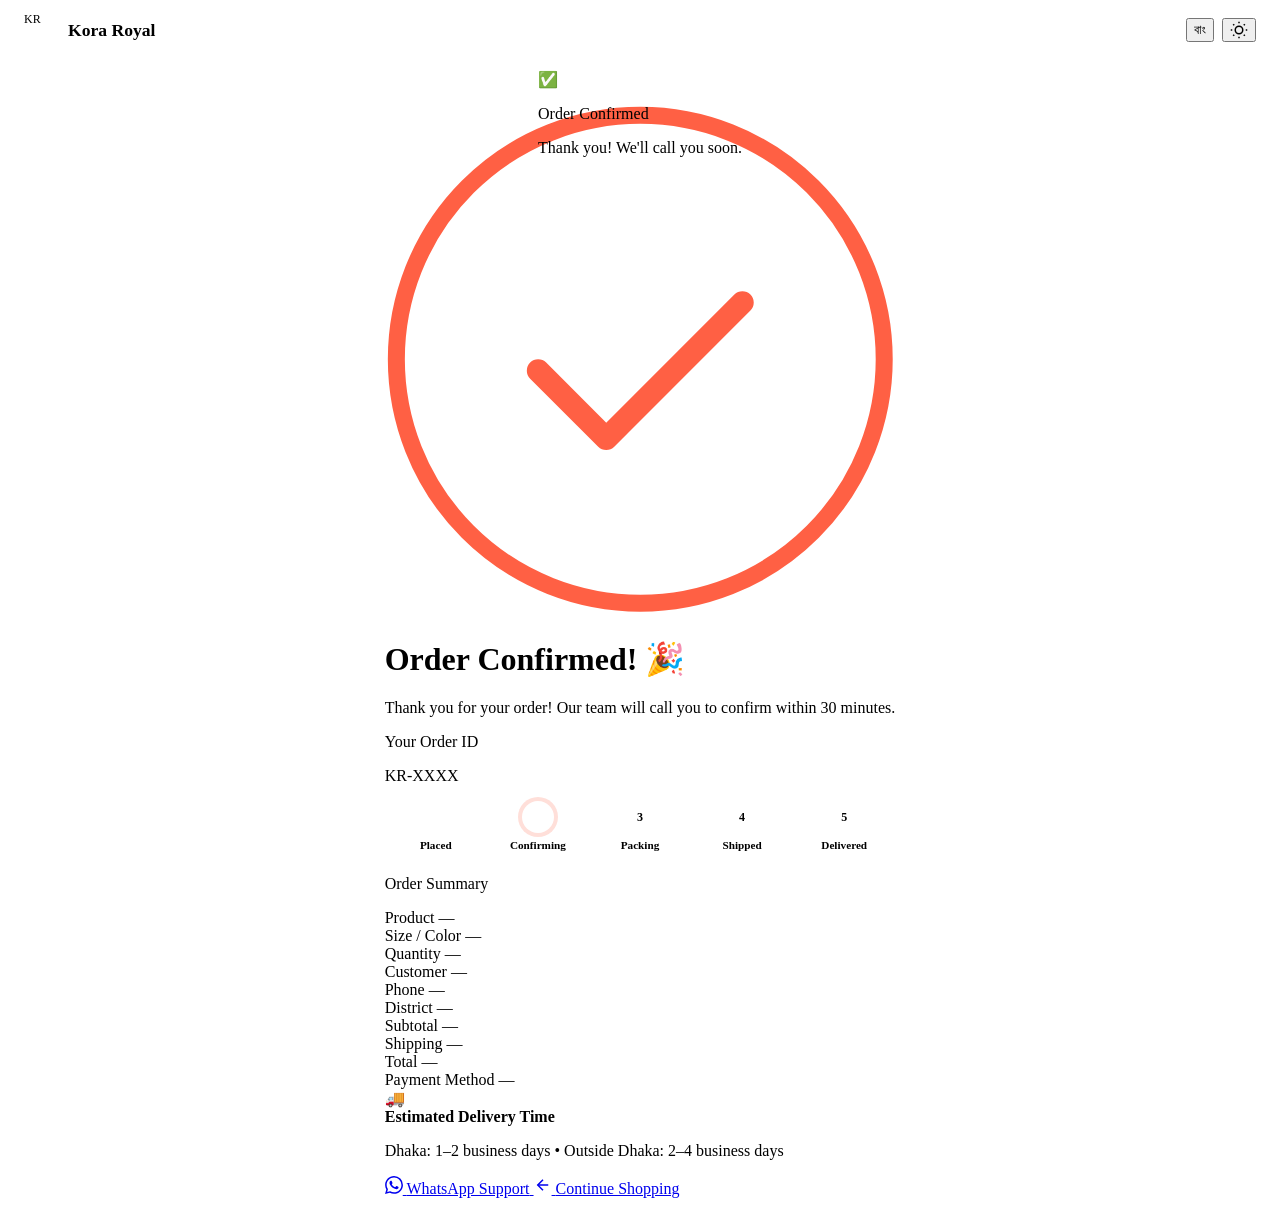
==== success.html @ 58b9eb10 "Add success.html for order confirmation page" ====
<!DOCTYPE html>
<html lang="en" data-theme="light">
<head>
  <meta charset="UTF-8" />
  <meta name="viewport" content="width=device-width, initial-scale=1.0" />
  <title>Order Confirmed — Kora Royal</title>

  <!-- Google Tag Manager -->
  <script>(function(w,d,s,l,i){w[l]=w[l]||[];w[l].push({'gtm.start':
  new Date().getTime(),event:'gtm.js'});var f=d.getElementsByTagName(s)[0],
  j=d.createElement(s),dl=l!='dataLayer'?'&l='+l:'';j.async=true;j.src=
  'https://www.googletagmanager.com/gtm.js?id='+i+dl;f.parentNode.insertBefore(j,f);
  })(window,document,'script','dataLayer','GTM-572LCW6F');</script>
  <!-- End Google Tag Manager -->

  <!-- Fonts -->
  <link rel="preconnect" href="https://fonts.googleapis.com" />
  <link rel="preconnect" href="https://fonts.gstatic.com" crossorigin />
  <link href="https://fonts.googleapis.com/css2?family=Outfit:wght@300;400;500;600;700;800;900&family=Inter:wght@300;400;500;600;700&family=Hind+Siliguri:wght@300;400;500;600;700&display=swap" rel="stylesheet" />

  <link rel="stylesheet" href="css/style.css" />

  <style>
    /* Success page specific overrides */
    body {
      display: flex;
      flex-direction: column;
      align-items: center;
      justify-content: center;
      min-height: 100vh;
      padding: 1rem;
    }

    /* Confetti particles */
    .kr-confetti-wrap {
      position: fixed;
      inset: 0;
      pointer-events: none;
      z-index: 0;
      overflow: hidden;
    }

    .kr-confetti-particle {
      position: absolute;
      top: -20px;
      width: 10px;
      height: 10px;
      border-radius: 2px;
      animation: confettiFall linear forwards;
      opacity: 0;
    }

    @keyframes confettiFall {
      0%   { transform: translateY(0) rotate(0deg); opacity: 1; }
      100% { transform: translateY(110vh) rotate(720deg); opacity: 0; }
    }

    /* Nav bar on success page */
    .kr-success-nav {
      position: fixed;
      top: 0;
      left: 0;
      right: 0;
      height: 60px;
      background: var(--navbar-bg);
      border-bottom: 1px solid var(--navbar-border);
      backdrop-filter: blur(20px);
      display: flex;
      align-items: center;
      padding: 0 1.5rem;
      z-index: 100;
      gap: 0.75rem;
    }

    .kr-success-nav__logo {
      display: flex;
      align-items: center;
      gap: 0.5rem;
      text-decoration: none;
      color: var(--text-primary);
    }

    .kr-success-nav__controls {
      margin-left: auto;
      display: flex;
      gap: 0.5rem;
    }

    /* Steps timeline */
    .kr-steps {
      display: flex;
      align-items: flex-start;
      gap: 0;
      margin-bottom: 1.5rem;
    }

    .kr-step {
      display: flex;
      flex-direction: column;
      align-items: center;
      flex: 1;
      position: relative;
    }

    .kr-step:not(:last-child)::after {
      content: '';
      position: absolute;
      top: 16px;
      left: 50%;
      width: 100%;
      height: 2px;
      background: var(--border-subtle);
      z-index: 0;
    }

    .kr-step.is-done:not(:last-child)::after {
      background: var(--brand-coral);
    }

    .kr-step__dot {
      width: 32px;
      height: 32px;
      border-radius: 50%;
      background: var(--border-subtle);
      display: flex;
      align-items: center;
      justify-content: center;
      font-size: 0.75rem;
      font-weight: 700;
      color: var(--text-muted);
      z-index: 1;
      position: relative;
      transition: background 0.3s, color 0.3s;
    }

    .kr-step.is-done .kr-step__dot {
      background: var(--brand-coral);
      color: #fff;
    }

    .kr-step.is-active .kr-step__dot {
      background: var(--brand-coral);
      color: #fff;
      box-shadow: 0 0 0 4px rgba(255,96,68,0.2);
      animation: stepPulse 2s ease-in-out infinite;
    }

    @keyframes stepPulse {
      0%,100% { box-shadow: 0 0 0 4px rgba(255,96,68,0.2); }
      50%      { box-shadow: 0 0 0 8px rgba(255,96,68,0.1); }
    }

    .kr-step__label {
      font-size: 0.7rem;
      font-weight: 600;
      color: var(--text-muted);
      text-align: center;
      margin-top: 6px;
      max-width: 70px;
    }

    .kr-step.is-done .kr-step__label,
    .kr-step.is-active .kr-step__label {
      color: var(--brand-coral);
    }

    /* Dynamic Island on success */
    .kr-success-island {
      position: fixed;
      top: 70px;
      left: 50%;
      transform: translateX(-50%) scaleX(0.3) scaleY(0.5);
      opacity: 0;
      z-index: 200;
      pointer-events: none;
      transition: all 500ms cubic-bezier(0.34,1.56,0.64,1);
    }

    .kr-success-island.is-active {
      opacity: 1;
      transform: translateX(-50%) scaleX(1) scaleY(1);
    }
  </style>
</head>

<body>
  <!-- Google Tag Manager (noscript) -->
  <noscript><iframe src="https://www.googletagmanager.com/ns.html?id=GTM-572LCW6F"
  height="0" width="0" style="display:none;visibility:hidden"></iframe></noscript>

  <!-- Confetti -->
  <div class="kr-confetti-wrap" id="confettiWrap" aria-hidden="true"></div>

  <!-- Success Dynamic Island -->
  <div class="kr-success-island kr-island__bubble" id="successIsland">
    <div class="kr-island__icon">✅</div>
    <div class="kr-island__content">
      <p class="kr-island__title" id="s-islandTitle">Order Confirmed</p>
      <p class="kr-island__body" id="s-islandBody">Thank you! We'll call you soon.</p>
    </div>
  </div>

  <!-- Minimal Navbar -->
  <nav class="kr-success-nav" role="navigation">
    <a href="index.html" class="kr-success-nav__logo">
      <div class="kr-navbar__logo-mark" style="width:36px;height:36px;font-size:0.75rem">KR</div>
      <span style="font-family:var(--font-heading);font-weight:800;font-size:1.1rem;color:var(--text-primary)"
        data-en="Kora Royal" data-bn="কোরা রয়্যাল">Kora Royal</span>
    </a>
    <div class="kr-success-nav__controls">
      <button class="kr-navbar__control kr-navbar__lang" id="successLangToggle" aria-label="Toggle language">
        <span id="successLangLabel">বাং</span>
      </button>
      <button class="kr-navbar__control kr-navbar__theme" id="successThemeToggle" aria-label="Toggle theme">
        <svg id="sThemeSun" xmlns="http://www.w3.org/2000/svg" width="18" height="18" viewBox="0 0 24 24" fill="none" stroke="currentColor" stroke-width="2"><circle cx="12" cy="12" r="5"/><line x1="12" y1="1" x2="12" y2="3"/><line x1="12" y1="21" x2="12" y2="23"/><line x1="4.22" y1="4.22" x2="5.64" y2="5.64"/><line x1="18.36" y1="18.36" x2="19.78" y2="19.78"/><line x1="1" y1="12" x2="3" y2="12"/><line x1="21" y1="12" x2="23" y2="12"/><line x1="4.22" y1="19.78" x2="5.64" y2="18.36"/><line x1="18.36" y1="5.64" x2="19.78" y2="4.22"/></svg>
        <svg id="sThemeMoon" xmlns="http://www.w3.org/2000/svg" width="18" height="18" viewBox="0 0 24 24" fill="none" stroke="currentColor" stroke-width="2" style="display:none"><path d="M21 12.79A9 9 0 1 1 11.21 3 7 7 0 0 0 21 12.79z"/></svg>
      </button>
    </div>
  </nav>

  <!-- Main Success Card -->
  <main class="kr-success-page" style="padding-top: 80px;" role="main">
    <div class="kr-success-card" id="successCard">

      <!-- Animated Checkmark -->
      <div class="kr-success__icon">
        <svg viewBox="0 0 90 90" fill="none" xmlns="http://www.w3.org/2000/svg" aria-hidden="true">
          <circle
            class="kr-checkmark-circle"
            cx="45" cy="45" r="43"
            stroke="#FF6044"
            stroke-width="3"
            stroke-linecap="round"
          />
          <polyline
            class="kr-checkmark-check"
            points="27,47 39,59 63,35"
            stroke="#FF6044"
            stroke-width="4"
            stroke-linecap="round"
            stroke-linejoin="round"
          />
        </svg>
      </div>

      <!-- Title -->
      <h1 class="kr-success__title"
        data-en="Order Confirmed! 🎉"
        data-bn="অর্ডার নিশ্চিত হয়েছে! 🎉">
        Order Confirmed! 🎉
      </h1>

      <p class="kr-success__subtitle"
        data-en="Thank you for your order! Our team will call you to confirm within 30 minutes."
        data-bn="আপনার অর্ডারের জন্য ধন্যবাদ! আমাদের টিম ৩০ মিনিটের মধ্যে কনফার্মের জন্য আপনাকে কল করবে।">
        Thank you for your order! Our team will call you to confirm within 30 minutes.
      </p>

      <!-- Order ID -->
      <div class="kr-success__order-id">
        <p class="kr-success__order-id-label"
          data-en="Your Order ID" data-bn="আপনার অর্ডার আইডি">Your Order ID</p>
        <p class="kr-success__order-id-value" id="successOrderId">KR-0001</p>
      </div>

      <!-- Status Steps -->
      <div class="kr-steps" role="list" aria-label="Order status">
        <div class="kr-step is-done" role="listitem">
          <div class="kr-step__dot">✓</div>
          <span class="kr-step__label" data-en="Placed" data-bn="অর্ডার দেওয়া হয়েছে">Placed</span>
        </div>
        <div class="kr-step is-active" role="listitem">
          <div class="kr-step__dot">2</div>
          <span class="kr-step__label" data-en="Confirming" data-bn="নিশ্চিত হচ্ছে">Confirming</span>
        </div>
        <div class="kr-step" role="listitem">
          <div class="kr-step__dot">3</div>
          <span class="kr-step__label" data-en="Packing" data-bn="প্যাকিং">Packing</span>
        </div>
        <div class="kr-step" role="listitem">
          <div class="kr-step__dot">4</div>
          <span class="kr-step__label" data-en="Shipped" data-bn="পাঠানো হয়েছে">Shipped</span>
        </div>
        <div class="kr-step" role="listitem">
          <div class="kr-step__dot">5</div>
          <span class="kr-step__label" data-en="Delivered" data-bn="ডেলিভারি হয়েছে">Delivered</span>
        </div>
      </div>

      <!-- Order Summary -->
      <div class="kr-success__summary" id="successSummary">
        <p class="kr-success__summary-title"
          data-en="Order Summary" data-bn="অর্ডার সারসংক্ষেপ">Order Summary</p>

        <div class="kr-success__summary-row">
          <span data-en="Product" data-bn="পণ্য">Product</span>
          <span id="sProduct">—</span>
        </div>
        <div class="kr-success__summary-row">
          <span data-en="Size / Color" data-bn="সাইজ / রঙ">Size / Color</span>
          <span id="sVariant">—</span>
        </div>
        <div class="kr-success__summary-row">
          <span data-en="Quantity" data-bn="পরিমাণ">Quantity</span>
          <span id="sQty">—</span>
        </div>
        <div class="kr-success__summary-row">
          <span data-en="Customer" data-bn="গ্রাহক">Customer</span>
          <span id="sName">—</span>
        </div>
        <div class="kr-success__summary-row">
          <span data-en="Phone" data-bn="ফোন">Phone</span>
          <span id="sPhone">—</span>
        </div>
        <div class="kr-success__summary-row">
          <span data-en="District" data-bn="জেলা">District</span>
          <span id="sDistrict">—</span>
        </div>
        <div class="kr-success__summary-row">
          <span data-en="Subtotal" data-bn="মূল্য">Subtotal</span>
          <span id="sSubtotal">—</span>
        </div>
        <div class="kr-success__summary-row">
          <span data-en="Shipping" data-bn="ডেলিভারি">Shipping</span>
          <span id="sShipping">—</span>
        </div>
        <div class="kr-success__summary-row" id="sDiscountRow" style="display:none">
          <span data-en="Discount" data-bn="ছাড়">Discount</span>
          <span id="sDiscount" style="color:var(--brand-coral)">—</span>
        </div>
        <div class="kr-success__summary-row kr-success__summary-row--total">
          <span data-en="Total" data-bn="মোট">Total</span>
          <span id="sTotal">—</span>
        </div>
        <div class="kr-success__summary-row">
          <span data-en="Payment Method" data-bn="পেমেন্ট পদ্ধতি">Payment Method</span>
          <span id="sPayment">—</span>
        </div>
      </div>

      <!-- Remaining Amount (if advance paid) -->
      <div class="kr-success__remaining" id="sRemainingWrap" style="display:none">
        <span data-en="Remaining to pay (Cash on Delivery)" data-bn="বাকি পেমেন্ট (ক্যাশ অন ডেলিভারি)">
          Remaining to pay (COD)
        </span>
        <span id="sRemaining">৳0</span>
      </div>

      <!-- Delivery Info -->
      <div class="kr-success__delivery-info">
        <div class="kr-success__delivery-icon">🚚</div>
        <div class="kr-success__delivery-text">
          <strong data-en="Estimated Delivery Time" data-bn="আনুমানিক ডেলিভারি সময়">
            Estimated Delivery Time
          </strong>
          <p id="sDeliveryEst"
            data-en="Dhaka: 1–2 business days • Outside Dhaka: 2–4 business days"
            data-bn="ঢাকা: ১-২ কার্যদিবস • ঢাকার বাইরে: ২-৪ কার্যদিবস">
            Dhaka: 1–2 business days • Outside Dhaka: 2–4 business days
          </p>
        </div>
      </div>

      <!-- Action Buttons -->
      <div class="kr-success__actions">
        <a
          href="#"
          id="whatsappSupportBtn"
          class="kr-btn kr-btn--whatsapp"
          target="_blank"
          rel="noopener"
          aria-label="Chat on WhatsApp"
        >
          <svg width="18" height="18" viewBox="0 0 24 24" fill="currentColor">
            <path d="M17.472 14.382c-.297-.149-1.758-.867-2.03-.967-.273-.099-.471-.148-.67.15-.197.297-.767.966-.94 1.164-.173.199-.347.223-.644.075-.297-.15-1.255-.463-2.39-1.475-.883-.788-1.48-1.761-1.653-2.059-.173-.297-.018-.458.13-.606.134-.133.298-.347.446-.52.149-.174.198-.298.298-.497.099-.198.05-.371-.025-.52-.075-.149-.669-1.612-.916-2.207-.242-.579-.487-.5-.669-.51-.173-.008-.371-.01-.57-.01-.198 0-.52.074-.792.372-.272.297-1.04 1.016-1.04 2.479 0 1.462 1.065 2.875 1.213 3.074.149.198 2.096 3.2 5.077 4.487.709.306 1.262.489 1.694.625.712.227 1.36.195 1.871.118.571-.085 1.758-.719 2.006-1.413.248-.694.248-1.289.173-1.413-.074-.124-.272-.198-.57-.347m-5.421 7.403h-.004a9.87 9.87 0 01-5.031-1.378l-.361-.214-3.741.982.998-3.648-.235-.374a9.86 9.86 0 01-1.51-5.26c.001-5.45 4.436-9.884 9.888-9.884 2.64 0 5.122 1.03 6.988 2.898a9.825 9.825 0 012.893 6.994c-.003 5.45-4.437 9.884-9.885 9.884m8.413-18.297A11.815 11.815 0 0012.05 0C5.495 0 .16 5.335.157 11.892c0 2.096.547 4.142 1.588 5.945L.057 24l6.305-1.654a11.882 11.882 0 005.683 1.448h.005c6.554 0 11.89-5.335 11.893-11.893a11.821 11.821 0 00-3.48-8.413z"/>
          </svg>
          <span data-en="WhatsApp Support" data-bn="হোয়াটসঅ্যাপ সাপোর্ট">WhatsApp Support</span>
        </a>

        <a href="index.html" class="kr-btn kr-btn--secondary">
          <svg xmlns="http://www.w3.org/2000/svg" width="18" height="18" viewBox="0 0 24 24" fill="none" stroke="currentColor" stroke-width="2"><line x1="19" y1="12" x2="5" y2="12"/><polyline points="12 19 5 12 12 5"/></svg>
          <span data-en="Continue Shopping" data-bn="আরো কেনাকাটা করুন">Continue Shopping</span>
        </a>
      </div>

    </div>
  </main>

  <script>
  // ─── Success Page Script ───────────────────────────────────────
  (function() {
    'use strict';

    // ── 1. Theme & Language (from localStorage) ──
    const savedTheme = localStorage.getItem('kr_theme') || 'light';
    const savedLang  = localStorage.getItem('kr_lang')  || 'en';

    document.documentElement.setAttribute('data-theme', savedTheme);
    document.documentElement.setAttribute('lang', savedLang === 'bn' ? 'bn' : 'en');

    applyThemeIcons(savedTheme);
    applyLang(savedLang);

    // Theme toggle
    document.getElementById('successThemeToggle')?.addEventListener('click', function() {
      const current = document.documentElement.getAttribute('data-theme');
      const next = current === 'dark' ? 'light' : 'dark';
      document.documentElement.setAttribute('data-theme', next);
      localStorage.setItem('kr_theme', next);
      applyThemeIcons(next);
    });

    // Lang toggle
    document.getElementById('successLangToggle')?.addEventListener('click', function() {
      const current = localStorage.getItem('kr_lang') || 'en';
      const next = current === 'bn' ? 'en' : 'bn';
      localStorage.setItem('kr_lang', next);
      applyLang(next);
    });

    function applyThemeIcons(theme) {
      const sun  = document.getElementById('sThemeSun');
      const moon = document.getElementById('sThemeMoon');
      if (!sun || !moon) return;
      if (theme === 'dark') {
        sun.style.display  = 'none';
        moon.style.display = 'block';
      } else {
        sun.style.display  = 'block';
        moon.style.display = 'none';
      }
    }

    function applyLang(lang) {
      const label = document.getElementById('successLangLabel');
      if (label) label.textContent = lang === 'bn' ? 'EN' : 'বাং';

      document.querySelectorAll('[data-en][data-bn]').forEach(el => {
        const text = el.getAttribute('data-' + lang);
        if (text) el.textContent = text;
      });

      document.querySelectorAll('[data-placeholder-en][data-placeholder-bn]').forEach(el => {
        const ph = el.getAttribute('data-placeholder-' + lang);
        if (ph) el.placeholder = ph;
      });
    }

    // ── 2. Load order data from localStorage ──
    const orderData = JSON.parse(localStorage.getItem('kr_last_order') || '{}');

    if (orderData.orderId) {
      // Order ID
      const oidEl = document.getElementById('successOrderId');
      if (oidEl) oidEl.textContent = orderData.orderId;

      // Update page title
      document.title = `Order ${orderData.orderId} Confirmed — Kora Royal`;

      // Populate summary
      setText('sProduct',  orderData.productName  || '—');
      setText('sVariant',  (orderData.size || '—') + ' / ' + (orderData.color || '—'));
      setText('sQty',      orderData.qty + ' pc(s)');
      setText('sName',     orderData.name     || '—');
      setText('sPhone',    orderData.phone    || '—');
      setText('sDistrict', orderData.district || '—');
      setText('sSubtotal', '৳' + formatNum(orderData.subtotal));
      setText('sShipping', orderData.shipping === 0 ? 'FREE 🎉' : '৳' + formatNum(orderData.shipping));
      setText('sTotal',    '৳' + formatNum(orderData.total));
      setText('sPayment',  formatPayment(orderData.payment));

      // Discount row
      if (orderData.discount && orderData.discount > 0) {
        const discRow = document.getElementById('sDiscountRow');
        const discEl  = document.getElementById('sDiscount');
        if (discRow) discRow.style.display = 'flex';
        if (discEl)  discEl.textContent = '-৳' + formatNum(orderData.discount);
      }

      // Remaining amount
      if (orderData.advance && orderData.advance > 0) {
        const remaining = Math.max(0, orderData.total - orderData.advance);
        const remWrap = document.getElementById('sRemainingWrap');
        const remEl   = document.getElementById('sRemaining');
        if (remWrap) remWrap.style.display = 'flex';
        if (remEl)   remEl.textContent = '৳' + formatNum(remaining);
      }

      // Delivery estimate
      const estEl = document.getElementById('sDeliveryEst');
      if (estEl && orderData.district) {
        if (orderData.district.toLowerCase() === 'dhaka') {
          estEl.setAttribute('data-en', 'Dhaka: 1–2 business days via Pathao Courier');
          estEl.setAttribute('data-bn', 'ঢাকা: ১-২ কার্যদিবস (পাঠাও কুরিয়ার)');
        } else {
          estEl.setAttribute('data-en', 'Outside Dhaka: 2–4 business days via Pathao Courier');
          estEl.setAttribute('data-bn', 'ঢাকার বাইরে: ২-৪ কার্যদিবস (পাঠাও কুরিয়ার)');
        }
        // Re-apply language
        const lang = localStorage.getItem('kr_lang') || 'en';
        const txt = estEl.getAttribute('data-' + lang);
        if (txt) estEl.textContent = txt;
      }

      // WhatsApp support link
      const waBtn = document.getElementById('whatsappSupportBtn');
      if (waBtn) {
        const msg = encodeURIComponent(
          `Hello Kora Royal! I need help with my order.\nOrder ID: ${orderData.orderId}\nPhone: ${orderData.phone}`
        );
        waBtn.href = `https://wa.me/8801935158745?text=${msg}`;
      }

      // ── GTM Purchase Event ──
      window.dataLayer = window.dataLayer || [];
      window.dataLayer.push({
        event: 'purchase',
        dlv_order_id:      orderData.orderId,
        dlv_value:         orderData.total,
        dlv_currency:      'BDT',
        dlv_item_name:     orderData.productName,
        dlv_item_id:       orderData.productId || 'KR-PRD',
        dlv_item_category: orderData.category  || 'Fashion',
        dlv_item_variant:  (orderData.size || '') + '-' + (orderData.color || ''),
        dlv_quantity:      orderData.qty,
        dlv_shipping:      orderData.shipping,
        dlv_discount:      orderData.discount  || 0,
        dlv_coupon:        orderData.coupon     || '',
        dlv_payment_method: orderData.payment,
        dlv_customer_district: orderData.district
      });

    } else {
      // No order data — maybe direct visit
      document.getElementById('successOrderId').textContent = 'KR-XXXX';
    }

    // ── 3. Dynamic Island ──
    setTimeout(function() {
      const island = document.getElementById('successIsland');
      const titleEl = document.getElementById('s-islandTitle');
      const bodyEl  = document.getElementById('s-islandBody');
      const lang    = localStorage.getItem('kr_lang') || 'en';

      if (island) {
        if (lang === 'bn') {
          if (titleEl) titleEl.textContent = 'অর্ডার নিশ্চিত হয়েছে ✅';
          if (bodyEl)  bodyEl.textContent  = 'আমরা আপনাকে শীঘ্রই কল করব!';
        }
        island.classList.add('is-active');

        setTimeout(function() {
          island.classList.remove('is-active');
        }, 5000);
      }
    }, 800);

    // ── 4. Confetti ──
    const colors = ['#FF6044','#F7E998','#22c55e','#3b82f6','#a855f7','#f59e0b'];
    const wrap   = document.getElementById('confettiWrap');

    if (wrap) {
      for (let i = 0; i < 60; i++) {
        const p = document.createElement('div');
        p.className = 'kr-confetti-particle';
        p.style.cssText = `
          left: ${Math.random() * 100}%;
          background: ${colors[Math.floor(Math.random() * colors.length)]};
          width:  ${6 + Math.random() * 8}px;
          height: ${6 + Math.random() * 8}px;
          border-radius: ${Math.random() > 0.5 ? '50%' : '2px'};
          animation-duration:  ${2 + Math.random() * 3}s;
          animation-delay:     ${Math.random() * 1.5}s;
          opacity: 1;
        `;
        wrap.appendChild(p);
      }
    }

    // ── Helpers ──
    function setText(id, value) {
      const el = document.getElementById(id);
      if (el) el.textContent = value;
    }

    function formatNum(n) {
      return parseInt(n || 0).toLocaleString('en-IN');
    }

    function formatPayment(p) {
      const map = {
        cod:    'Cash on Delivery (COD)',
        bkash:  'bKash',
        nagad:  'Nagad'
      };
      return map[p] || p || 'COD';
    }

  })();
  </script>
</body>
</html>
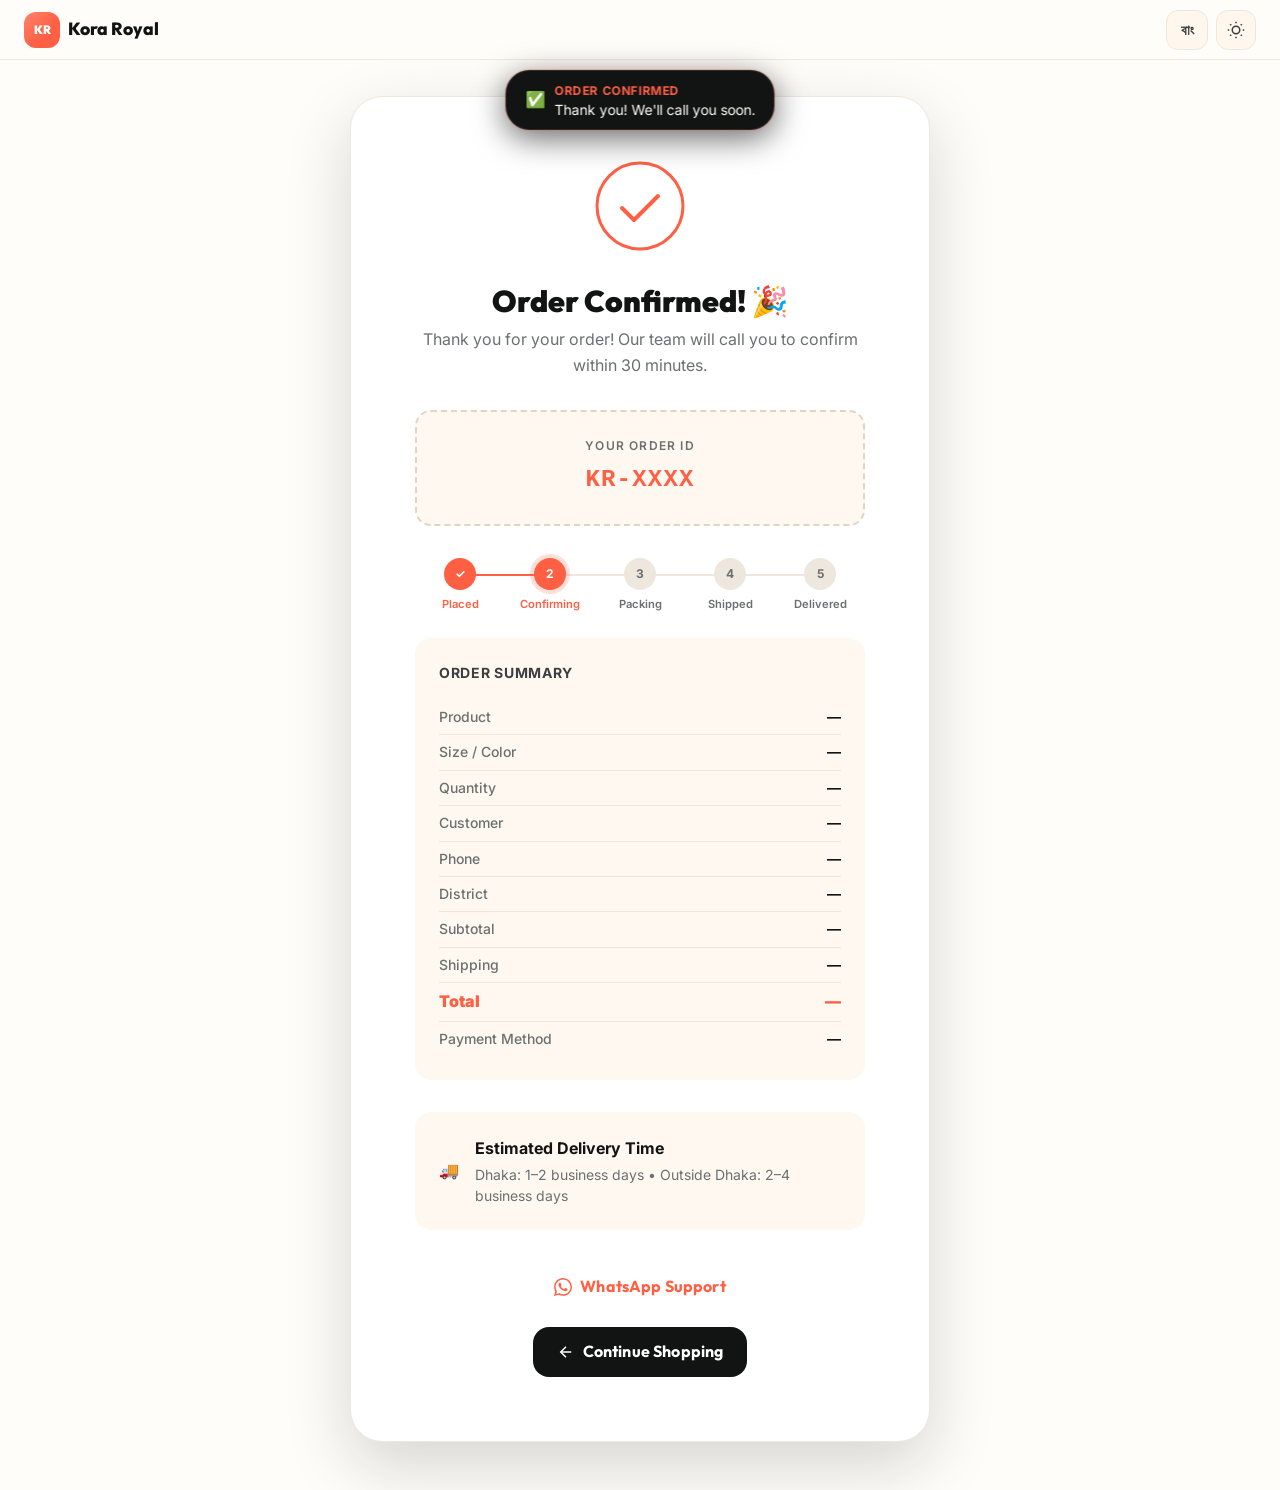
==== commit 5313ff7d: "Update Google Tag Manager ID and purchase event structure" ====
--- a/success.html
+++ b/success.html
@@ -10,7 +10,7 @@
   new Date().getTime(),event:'gtm.js'});var f=d.getElementsByTagName(s)[0],
   j=d.createElement(s),dl=l!='dataLayer'?'&l='+l:'';j.async=true;j.src=
   'https://www.googletagmanager.com/gtm.js?id='+i+dl;f.parentNode.insertBefore(j,f);
-  })(window,document,'script','dataLayer','GTM-572LCW6F');</script>
+  })(window,document,'script','dataLayer','GTM-NB866PRS');</script>
   <!-- End Google Tag Manager -->
 
   <!-- Fonts -->
@@ -185,7 +185,7 @@
 
 <body>
   <!-- Google Tag Manager (noscript) -->
-  <noscript><iframe src="https://www.googletagmanager.com/ns.html?id=GTM-572LCW6F"
+  <noscript><iframe src="https://www.googletagmanager.com/ns.html?id=GTM-NB866PRS"
   height="0" width="0" style="display:none;visibility:hidden"></iframe></noscript>
 
   <!-- Confetti -->
@@ -511,24 +511,32 @@
         waBtn.href = `https://wa.me/8801935158745?text=${msg}`;
       }
 
-      // ── GTM Purchase Event ──
-      window.dataLayer = window.dataLayer || [];
-      window.dataLayer.push({
-        event: 'purchase',
-        dlv_order_id:      orderData.orderId,
-        dlv_value:         orderData.total,
-        dlv_currency:      'BDT',
-        dlv_item_name:     orderData.productName,
-        dlv_item_id:       orderData.productId || 'KR-PRD',
-        dlv_item_category: orderData.category  || 'Fashion',
-        dlv_item_variant:  (orderData.size || '') + '-' + (orderData.color || ''),
-        dlv_quantity:      orderData.qty,
-        dlv_shipping:      orderData.shipping,
-        dlv_discount:      orderData.discount  || 0,
-        dlv_coupon:        orderData.coupon     || '',
-        dlv_payment_method: orderData.payment,
-        dlv_customer_district: orderData.district
-      });
+      // ── GTM Purchase Event — fires ONLY here (not in index.html) ──
+window.dataLayer = window.dataLayer || [];
+// Clear previous ecommerce data
+window.dataLayer.push({ ecommerce: null });
+window.dataLayer.push({
+  event: 'purchase',
+  ecommerce: {
+    transaction_id: orderData.orderId,
+    value:          orderData.total,
+    currency:       'BDT',
+    shipping:       orderData.shipping,
+    coupon:         orderData.coupon || '',
+    items:          orderData.items || [{
+      item_id:       orderData.productId   || 'KR-PRD',
+      item_name:     orderData.productName || '—',
+      item_category: orderData.category    || 'Fashion',
+      item_variant:  (orderData.size || '') + '-' + (orderData.color || ''),
+      price:         orderData.subtotal,
+      quantity:      orderData.qty
+    }]
+  },
+  dlv_customer_name:     orderData.name,
+  dlv_customer_phone:    orderData.phone,
+  dlv_customer_district: orderData.district,
+  dlv_payment_method:    orderData.payment
+});
 
     } else {
       // No order data — maybe direct visit
--- a/css/style.css
+++ b/css/style.css
@@ -0,0 +1,1806 @@
+/* ═══════════════════════════════════════════════════════════════
+   KORA ROYAL — style.css v3
+   Complete Design System
+   Light/Dark Theme • Bengali Custom Fonts • SVG Icons • No Emoji
+   3D Cards • Spring Animations • Mobile First • Full Responsive
+════════════════════════════════════════════════════════════════ */
+
+/* ══════════════════════════════════════
+   1. CSS VARIABLES — LIGHT THEME (DEFAULT)
+══════════════════════════════════════ */
+:root {
+  /* Brand Core */
+  --brand-black:  #121313;
+  --brand-coral:  #FF6044;
+  --brand-butter: #F7E998;
+
+  /* 50% Base */
+  --bg-body:    #FFFDF9;
+  --bg-section: #FFF8F1;
+  --bg-hover:   #FFF6ED;
+
+  /* 30% Surfaces */
+  --bg-card:       #FFFFFF;
+  --border-subtle: #EEE7DD;
+  --border-medium: #DED5C8;
+
+  /* 20% Text */
+  --text-primary:   #121313;
+  --text-secondary: #3B3F3F;
+  --text-muted:     #6B7070;
+  --text-coral:     #FF6044;
+
+  /* Inputs */
+  --input-bg:     #FFFFFF;
+  --input-border: #DED5C8;
+
+  /* Buttons */
+  --btn-primary-bg:     #FF6044;
+  --btn-primary-text:   #FFFFFF;
+  --btn-secondary-bg:   #121313;
+  --btn-secondary-text: #FFFFFF;
+  --btn-premium-bg:     #F7E998;
+  --btn-premium-text:   #121313;
+
+  /* Link */
+  --link: #FF6044;
+
+  /* Shadows */
+  --shadow-sm:        0 1px 3px rgba(18,19,19,.08);
+  --shadow-md:        0 4px 16px rgba(18,19,19,.10);
+  --shadow-lg:        0 12px 40px rgba(18,19,19,.13);
+  --shadow-xl:        0 24px 64px rgba(18,19,19,.17);
+  --shadow-coral:     0 8px 32px rgba(255,96,68,.28);
+  --shadow-card-hover:0 20px 60px rgba(18,19,19,.16);
+
+  /* Navbar */
+  --navbar-bg:     rgba(255,253,249,.88);
+  --navbar-border: rgba(238,231,221,.8);
+
+  /* Typography */
+  --font-heading: 'Outfit', sans-serif;
+  --font-body:    'Inter', sans-serif;
+  --font-bangla:  'Hind Siliguri', sans-serif;
+  --font-mono:    monospace;
+
+  /* Font Scale */
+  --text-xs:   0.75rem;
+  --text-sm:   0.875rem;
+  --text-base: 1rem;
+  --text-lg:   1.125rem;
+  --text-xl:   1.25rem;
+  --text-2xl:  1.5rem;
+  --text-3xl:  1.875rem;
+  --text-4xl:  2.25rem;
+  --text-5xl:  clamp(2rem, 5vw, 3rem);
+  --text-6xl:  clamp(2.25rem, 7vw, 3.75rem);
+
+  /* Spacing */
+  --space-xs:  0.25rem;
+  --space-sm:  0.5rem;
+  --space-md:  1rem;
+  --space-lg:  1.5rem;
+  --space-xl:  2rem;
+  --space-2xl: 3rem;
+  --space-3xl: 4rem;
+  --space-4xl: 5rem;
+
+  /* Border Radius */
+  --radius-sm:   0.375rem;
+  --radius-md:   0.75rem;
+  --radius-lg:   1rem;
+  --radius-xl:   1.5rem;
+  --radius-2xl:  2rem;
+  --radius-full: 9999px;
+
+  /* Easing */
+  --ease-spring:  cubic-bezier(0.34, 1.56, 0.64, 1);
+  --ease-smooth:  cubic-bezier(0.25, 0.46, 0.45, 0.94);
+  --ease-out:     cubic-bezier(0.0, 0.0, 0.2, 1);
+  --ease-in-out:  cubic-bezier(0.4, 0, 0.2, 1);
+
+  /* Duration */
+  --dur-fast:   150ms;
+  --dur-normal: 300ms;
+  --dur-slow:   500ms;
+  --dur-slower: 700ms;
+
+  /* Layout */
+  --container-max: 1200px;
+  --navbar-h:      70px;
+  --announce-h:    40px;
+}
+
+/* ══════════════════════════════════════
+   2. DARK THEME
+══════════════════════════════════════ */
+[data-theme="dark"] {
+  --bg-body:    #121313;
+  --bg-section: #171919;
+  --bg-hover:   #202323;
+  --bg-card:    #1B1D1D;
+  --border-subtle: #2A2D2D;
+  --border-medium: #343838;
+
+  --text-primary:   #FFFDF9;
+  --text-secondary: #D6D1C7;
+  --text-muted:     #A9A398;
+  --text-coral:     #FF8A75;
+
+  --input-bg:     #1B1D1D;
+  --input-border: #343838;
+
+  --btn-secondary-bg:   #FFFDF9;
+  --btn-secondary-text: #121313;
+
+  --link: #FF8A75;
+
+  --shadow-sm:         0 1px 3px rgba(0,0,0,.3);
+  --shadow-md:         0 4px 16px rgba(0,0,0,.4);
+  --shadow-lg:         0 12px 40px rgba(0,0,0,.5);
+  --shadow-xl:         0 24px 64px rgba(0,0,0,.6);
+  --shadow-card-hover: 0 20px 60px rgba(0,0,0,.5);
+
+  --navbar-bg:     rgba(18,19,19,.9);
+  --navbar-border: rgba(42,45,45,.8);
+}
+
+/* ══════════════════════════════════════
+   3. RESET & BASE
+══════════════════════════════════════ */
+*,
+*::before,
+*::after {
+  box-sizing: border-box;
+  margin: 0;
+  padding: 0;
+}
+
+html {
+  scroll-behavior: smooth;
+  font-size: 16px;
+  -webkit-text-size-adjust: 100%;
+}
+
+body {
+  font-family: var(--font-body);
+  background-color: var(--bg-body);
+  color: var(--text-primary);
+  line-height: 1.6;
+  overflow-x: hidden;
+  transition:
+    background-color var(--dur-normal) var(--ease-smooth),
+    color var(--dur-normal) var(--ease-smooth);
+}
+
+img, video {
+  max-width: 100%;
+  display: block;
+}
+
+a {
+  color: var(--link);
+  text-decoration: none;
+  transition: opacity var(--dur-fast) var(--ease-smooth);
+}
+a:hover { opacity: .8; }
+
+button { cursor: pointer; font-family: inherit; border: none; background: none; }
+input, textarea, select { font-family: inherit; font-size: var(--text-base); }
+ul { list-style: none; }
+
+h1, h2, h3, h4, h5, h6 {
+  font-family: var(--font-heading);
+  line-height: 1.2;
+  color: var(--text-primary);
+}
+
+/* ══════════════════════════════════════
+   4. LAYOUT UTILITIES
+══════════════════════════════════════ */
+.kr-container {
+  width: 100%;
+  max-width: var(--container-max);
+  margin: 0 auto;
+  padding: 0 var(--space-lg);
+}
+
+.kr-section { padding: var(--space-4xl) 0; }
+
+.kr-section__header {
+  text-align: center;
+  margin-bottom: var(--space-3xl);
+}
+
+.kr-section__eyebrow {
+  display: inline-block;
+  font-size: var(--text-sm);
+  font-weight: 600;
+  letter-spacing: .1em;
+  text-transform: uppercase;
+  color: var(--text-coral);
+  background: color-mix(in srgb, var(--brand-coral) 10%, transparent);
+  padding: var(--space-xs) var(--space-md);
+  border-radius: var(--radius-full);
+  margin-bottom: var(--space-md);
+  border: 1px solid color-mix(in srgb, var(--brand-coral) 20%, transparent);
+}
+
+.kr-section__title {
+  font-size: var(--text-4xl);
+  font-weight: 800;
+  margin-bottom: var(--space-md);
+  background: linear-gradient(135deg, var(--text-primary) 55%, var(--brand-coral));
+  -webkit-background-clip: text;
+  -webkit-text-fill-color: transparent;
+  background-clip: text;
+}
+
+.kr-section__desc {
+  font-size: var(--text-lg);
+  color: var(--text-muted);
+  max-width: 560px;
+  margin: 0 auto;
+  line-height: 1.7;
+}
+
+.kr-text-muted  { color: var(--text-muted); }
+.kr-text-coral  { color: var(--text-coral); }
+.kr-text-center { text-align: center; }
+
+/* ══════════════════════════════════════
+   5. iOS DYNAMIC ISLAND
+══════════════════════════════════════ */
+.kr-island {
+  position: fixed;
+  top: 14px;
+  left: 50%;
+  transform: translateX(-50%) scaleX(.4) scaleY(.6);
+  z-index: 9999;
+  opacity: 0;
+  pointer-events: none;
+  transition:
+    transform 500ms var(--ease-spring),
+    opacity 300ms var(--ease-smooth);
+}
+.kr-island.is-active {
+  opacity: 1;
+  pointer-events: auto;
+  transform: translateX(-50%) scaleX(1) scaleY(1);
+}
+
+.kr-island__bubble {
+  display: flex;
+  align-items: center;
+  gap: var(--space-sm);
+  background: #121313;
+  border: 1px solid rgba(255,255,255,.1);
+  border-radius: 24px;
+  padding: 10px 18px;
+  min-width: 220px;
+  max-width: 320px;
+  backdrop-filter: blur(20px);
+  box-shadow:
+    0 0 0 1px rgba(255,96,68,.3),
+    0 8px 32px rgba(0,0,0,.6);
+}
+
+.kr-island__icon {
+  flex-shrink: 0;
+  width: 22px;
+  height: 22px;
+  display: flex;
+  align-items: center;
+  justify-content: center;
+  animation: islandIconPop .5s var(--ease-spring);
+}
+@keyframes islandIconPop {
+  0%   { transform: scale(0) rotate(-15deg); }
+  70%  { transform: scale(1.2) rotate(5deg); }
+  100% { transform: scale(1) rotate(0deg); }
+}
+
+.kr-island__content { flex: 1; min-width: 0; }
+
+.kr-island__title {
+  font-size: var(--text-xs);
+  font-weight: 700;
+  color: var(--brand-coral);
+  text-transform: uppercase;
+  letter-spacing: .05em;
+  margin-bottom: 1px;
+  white-space: nowrap;
+  overflow: hidden;
+  text-overflow: ellipsis;
+}
+
+.kr-island__body {
+  font-size: var(--text-sm);
+  color: #FFFDF9;
+  line-height: 1.3;
+  white-space: nowrap;
+  overflow: hidden;
+  text-overflow: ellipsis;
+}
+
+/* ══════════════════════════════════════
+   6. ANNOUNCEMENT BAR
+══════════════════════════════════════ */
+.kr-announcement {
+  position: relative;
+  background: var(--brand-black);
+  color: #FFFDF9;
+  height: var(--announce-h);
+  overflow: hidden;
+  display: flex;
+  align-items: center;
+  z-index: 100;
+  animation: slideDownIn .4s var(--ease-out) forwards;
+}
+.kr-announcement.is-hidden { display: none; }
+
+@keyframes slideDownIn {
+  from { transform: translateY(-100%); opacity: 0; }
+  to   { transform: translateY(0);     opacity: 1; }
+}
+
+.kr-announcement__track {
+  display: flex;
+  white-space: nowrap;
+  animation: marquee 26s linear infinite;
+  flex-shrink: 0;
+}
+.kr-announcement__item {
+  font-size: var(--text-sm);
+  font-weight: 500;
+  padding-right: 3rem;
+  flex-shrink: 0;
+}
+@keyframes marquee {
+  from { transform: translateX(0); }
+  to   { transform: translateX(-50%); }
+}
+
+.kr-announcement__close {
+  position: absolute;
+  right: 12px;
+  top: 50%;
+  transform: translateY(-50%);
+  color: rgba(255,255,255,.7);
+  padding: 4px;
+  border-radius: var(--radius-sm);
+  transition: color var(--dur-fast), background var(--dur-fast);
+  z-index: 1;
+  display: flex;
+  align-items: center;
+  justify-content: center;
+}
+.kr-announcement__close:hover {
+  color: #fff;
+  background: rgba(255,255,255,.12);
+}
+
+/* ══════════════════════════════════════
+   7. NAVBAR
+══════════════════════════════════════ */
+.kr-navbar {
+  position: sticky;
+  top: 0;
+  z-index: 500;
+  background: var(--navbar-bg);
+  border-bottom: 1px solid var(--navbar-border);
+  backdrop-filter: blur(20px) saturate(180%);
+  -webkit-backdrop-filter: blur(20px) saturate(180%);
+  transition:
+    background var(--dur-normal) var(--ease-smooth),
+    box-shadow var(--dur-normal) var(--ease-smooth);
+  animation: navbarIn .3s var(--ease-out);
+}
+@keyframes navbarIn {
+  from { opacity: 0; transform: translateY(-8px); }
+  to   { opacity: 1; transform: translateY(0); }
+}
+.kr-navbar.is-scrolled { box-shadow: var(--shadow-md); }
+
+.kr-navbar__inner {
+  display: flex;
+  align-items: center;
+  justify-content: space-between;
+  height: var(--navbar-h);
+  max-width: var(--container-max);
+  margin: 0 auto;
+  padding: 0 var(--space-lg);
+  gap: var(--space-md);
+}
+
+/* Logo */
+.kr-navbar__logo {
+  display: flex;
+  align-items: center;
+  gap: var(--space-sm);
+  color: var(--text-primary);
+  text-decoration: none;
+  flex-shrink: 0;
+}
+.kr-navbar__logo-mark {
+  width: 40px;
+  height: 40px;
+  background: var(--brand-coral);
+  color: #fff;
+  border-radius: var(--radius-md);
+  display: flex;
+  align-items: center;
+  justify-content: center;
+  font-family: var(--font-heading);
+  font-weight: 900;
+  font-size: var(--text-sm);
+  letter-spacing: -.5px;
+  transition: transform var(--dur-normal) var(--ease-spring);
+  position: relative;
+  overflow: hidden;
+  flex-shrink: 0;
+}
+.kr-navbar__logo-mark::after {
+  content: '';
+  position: absolute;
+  inset: 0;
+  background: linear-gradient(135deg, rgba(255,255,255,.22) 0%, transparent 60%);
+}
+.kr-navbar__logo:hover .kr-navbar__logo-mark {
+  transform: rotate(-4deg) scale(1.06);
+}
+.kr-navbar__logo-text {
+  display: flex;
+  flex-direction: column;
+  line-height: 1;
+}
+.kr-navbar__logo-name {
+  font-family: var(--font-heading);
+  font-weight: 800;
+  font-size: var(--text-lg);
+  color: var(--text-primary);
+  letter-spacing: -.3px;
+}
+.kr-navbar__logo-tag {
+  font-size: 10px;
+  color: var(--text-muted);
+  font-weight: 400;
+  letter-spacing: .02em;
+  margin-top: 1px;
+}
+
+/* Controls */
+.kr-navbar__controls {
+  display: flex;
+  align-items: center;
+  gap: var(--space-sm);
+}
+.kr-navbar__control {
+  display: flex;
+  align-items: center;
+  gap: var(--space-xs);
+  padding: 8px 12px;
+  border-radius: var(--radius-md);
+  color: var(--text-secondary);
+  font-size: var(--text-sm);
+  font-weight: 500;
+  transition:
+    background var(--dur-fast),
+    color var(--dur-fast),
+    transform var(--dur-fast) var(--ease-spring);
+  cursor: pointer;
+}
+.kr-navbar__control:hover {
+  background: var(--bg-hover);
+  color: var(--text-primary);
+  transform: translateY(-1px);
+  opacity: 1;
+}
+.kr-navbar__control:active { transform: scale(.95); }
+
+.kr-navbar__phone-num {
+  font-size: var(--text-sm);
+  font-weight: 600;
+}
+.kr-navbar__lang {
+  font-weight: 700;
+  font-size: var(--text-sm);
+  background: var(--bg-hover);
+  border: 1px solid var(--border-subtle);
+  min-width: 42px;
+  justify-content: center;
+}
+.kr-navbar__theme {
+  background: var(--bg-hover);
+  border: 1px solid var(--border-subtle);
+  width: 40px;
+  height: 40px;
+  border-radius: var(--radius-md);
+  justify-content: center;
+  padding: 0;
+}
+.kr-navbar__wa {
+  background: #25D366;
+  color: #fff;
+  border-radius: var(--radius-md);
+  width: 40px;
+  height: 40px;
+  justify-content: center;
+  padding: 0;
+}
+.kr-navbar__wa:hover { background: #128C7E; color: #fff; }
+
+.kr-navbar__hamburger {
+  display: none;
+  width: 40px;
+  height: 40px;
+  border-radius: var(--radius-md);
+  align-items: center;
+  justify-content: center;
+  color: var(--text-primary);
+  background: var(--bg-hover);
+  border: 1px solid var(--border-subtle);
+}
+
+/* Mobile Menu */
+.kr-mobile-menu {
+  display: none;
+  flex-direction: column;
+  background: var(--bg-card);
+  border-top: 1px solid var(--border-subtle);
+  max-height: 0;
+  overflow: hidden;
+  transition: max-height var(--dur-slow) var(--ease-smooth);
+}
+.kr-mobile-menu.is-open { max-height: 300px; }
+
+.kr-mobile-menu__item {
+  display: flex;
+  align-items: center;
+  gap: var(--space-sm);
+  padding: var(--space-md) var(--space-lg);
+  color: var(--text-secondary);
+  font-weight: 500;
+  border-bottom: 1px solid var(--border-subtle);
+  transition: background var(--dur-fast), color var(--dur-fast);
+  text-decoration: none;
+}
+.kr-mobile-menu__item:hover {
+  background: var(--bg-hover);
+  color: var(--text-primary);
+  opacity: 1;
+}
+.kr-mobile-menu__cta {
+  background: var(--brand-coral);
+  color: #fff;
+  font-weight: 700;
+  justify-content: center;
+  border-bottom: none;
+}
+.kr-mobile-menu__cta:hover { background: #e5533a; color: #fff; }
+
+/* ══════════════════════════════════════
+   8. BUTTONS
+══════════════════════════════════════ */
+.kr-btn {
+  display: inline-flex;
+  align-items: center;
+  justify-content: center;
+  gap: var(--space-sm);
+  padding: 12px 24px;
+  border-radius: var(--radius-lg);
+  font-family: var(--font-heading);
+  font-weight: 700;
+  font-size: var(--text-base);
+  letter-spacing: .01em;
+  cursor: pointer;
+  border: none;
+  text-decoration: none;
+  white-space: nowrap;
+  user-select: none;
+  position: relative;
+  overflow: hidden;
+  transition:
+    transform var(--dur-fast) var(--ease-spring),
+    box-shadow var(--dur-normal) var(--ease-smooth),
+    background var(--dur-fast),
+    opacity var(--dur-fast);
+}
+.kr-btn::before {
+  content: '';
+  position: absolute;
+  inset: 0;
+  background: rgba(255,255,255,0);
+  transition: background var(--dur-fast);
+}
+.kr-btn:hover::before  { background: rgba(255,255,255,.08); }
+.kr-btn:hover          { transform: translateY(-2px); }
+.kr-btn:active         { transform: scale(.96) translateY(0); }
+
+/* Primary */
+.kr-btn--primary {
+  background: var(--brand-coral);
+  color: #fff;
+  box-shadow: 0 4px 16px rgba(255,96,68,.35);
+}
+.kr-btn--primary:hover {
+  box-shadow: 0 8px 28px rgba(255,96,68,.48);
+  color: #fff;
+  opacity: 1;
+}
+
+/* Coral Glow pulse */
+.kr-btn--glow {
+  animation: coralPulse 2.5s ease-in-out infinite;
+}
+@keyframes coralPulse {
+  0%,100% { box-shadow: 0 4px 16px rgba(255,96,68,.35); }
+  50%      { box-shadow: 0 4px 32px rgba(255,96,68,.65), 0 0 0 6px rgba(255,96,68,.1); }
+}
+
+/* Secondary */
+.kr-btn--secondary {
+  background: var(--btn-secondary-bg);
+  color: var(--btn-secondary-text);
+}
+
+/* Sizes */
+.kr-btn--lg   { padding: 14px 32px; font-size: var(--text-lg); }
+.kr-btn--sm   { padding: 8px 16px;  font-size: var(--text-sm); }
+.kr-btn--full { width: 100%; }
+
+/* Submit states */
+@keyframes spin {
+  from { transform: rotate(0deg); }
+  to   { transform: rotate(360deg); }
+}
+.kr-btn--submit.is-loading .kr-submit-icon--default { display: none !important; }
+.kr-btn--submit.is-loading .kr-submit-icon--loading  {
+  display: block !important;
+  animation: spin .8s linear infinite;
+}
+.kr-btn--submit.is-success { background: #22c55e !important; animation: none !important; }
+
+/* ══════════════════════════════════════
+   9. BADGES
+══════════════════════════════════════ */
+.kr-badge {
+  display: inline-flex;
+  align-items: center;
+  gap: 4px;
+  padding: 4px 10px;
+  border-radius: var(--radius-full);
+  font-size: var(--text-xs);
+  font-weight: 700;
+  letter-spacing: .03em;
+}
+.kr-badge--hot {
+  background: rgba(255,96,68,.12);
+  color: var(--brand-coral);
+  border: 1px solid rgba(255,96,68,.25);
+}
+.kr-badge--new {
+  background: rgba(247,233,152,.2);
+  color: #a07c00;
+  border: 1px solid rgba(247,233,152,.4);
+}
+[data-theme="dark"] .kr-badge--new {
+  color: #F7E998;
+  background: rgba(247,233,152,.1);
+}
+.kr-badge--sale {
+  background: rgba(239,68,68,.1);
+  color: #dc2626;
+  border: 1px solid rgba(239,68,68,.2);
+}
+
+/* ══════════════════════════════════════
+   10. HERO
+══════════════════════════════════════ */
+.kr-hero {
+  min-height: calc(100vh - var(--navbar-h) - var(--announce-h));
+  background: var(--bg-body);
+  position: relative;
+  overflow: hidden;
+  display: flex;
+  align-items: center;
+  padding: var(--space-3xl) 0;
+}
+
+/* Background Orbs */
+.kr-hero__bg-orbs {
+  position: absolute;
+  inset: 0;
+  pointer-events: none;
+  overflow: hidden;
+}
+.kr-hero__orb {
+  position: absolute;
+  border-radius: 50%;
+  filter: blur(80px);
+  opacity: .4;
+  animation: orbFloat 8s ease-in-out infinite;
+}
+.kr-hero__orb--1 {
+  width: 500px; height: 500px;
+  background: radial-gradient(circle, rgba(255,96,68,.25) 0%, transparent 70%);
+  top: -100px; right: -100px;
+  animation-delay: 0s;
+}
+.kr-hero__orb--2 {
+  width: 400px; height: 400px;
+  background: radial-gradient(circle, rgba(247,233,152,.15) 0%, transparent 70%);
+  bottom: -80px; left: -80px;
+  animation-delay: -3s;
+}
+.kr-hero__orb--3 {
+  width: 300px; height: 300px;
+  background: radial-gradient(circle, rgba(255,96,68,.1) 0%, transparent 70%);
+  top: 50%; left: 40%;
+  animation-delay: -6s;
+}
+@keyframes orbFloat {
+  0%,100% { transform: translate(0,0) scale(1); }
+  33%      { transform: translate(20px,-20px) scale(1.05); }
+  66%      { transform: translate(-15px,15px) scale(.97); }
+}
+
+/* Hero Inner Grid */
+.kr-hero__inner {
+  display: grid;
+  grid-template-columns: 1fr 1fr;
+  gap: var(--space-4xl);
+  align-items: center;
+  position: relative;
+  z-index: 1;
+}
+
+/* Hero Content */
+.kr-hero__badge {
+  display: flex;
+  gap: var(--space-sm);
+  flex-wrap: wrap;
+  margin-bottom: var(--space-lg);
+}
+.kr-hero__title {
+  font-size: var(--text-6xl);
+  font-weight: 900;
+  line-height: 1.08;
+  margin-bottom: var(--space-lg);
+  letter-spacing: -.02em;
+}
+.kr-word { display: inline-block; color: var(--text-primary); }
+.kr-word--coral {
+  background: linear-gradient(135deg, var(--brand-coral), #ff8c6b);
+  -webkit-background-clip: text;
+  -webkit-text-fill-color: transparent;
+  background-clip: text;
+}
+.kr-hero__sub {
+  font-size: var(--text-lg);
+  color: var(--text-muted);
+  line-height: 1.7;
+  margin-bottom: var(--space-xl);
+  max-width: 480px;
+}
+
+/* Stats */
+.kr-hero__stats {
+  display: flex;
+  align-items: center;
+  gap: var(--space-xl);
+  margin-bottom: var(--space-xl);
+  flex-wrap: wrap;
+}
+.kr-stat { display: flex; flex-direction: column; }
+.kr-stat__num {
+  font-family: var(--font-heading);
+  font-size: var(--text-3xl);
+  font-weight: 900;
+  color: var(--brand-coral);
+  line-height: 1;
+}
+.kr-stat__suffix {
+  font-family: var(--font-heading);
+  font-size: var(--text-3xl);
+  font-weight: 900;
+  color: var(--brand-coral);
+}
+.kr-stat__label {
+  font-size: var(--text-xs);
+  color: var(--text-muted);
+  font-weight: 500;
+  text-transform: uppercase;
+  letter-spacing: .05em;
+  margin-top: 2px;
+}
+.kr-stat__divider {
+  width: 1px;
+  height: 40px;
+  background: var(--border-subtle);
+}
+
+/* CTAs & Trust */
+.kr-hero__ctas {
+  display: flex;
+  gap: var(--space-md);
+  flex-wrap: wrap;
+  margin-bottom: var(--space-xl);
+}
+.kr-hero__trust {
+  display: flex;
+  gap: var(--space-md);
+  flex-wrap: wrap;
+}
+.kr-trust-chip {
+  display: inline-flex;
+  align-items: center;
+  gap: 6px;
+  font-size: var(--text-sm);
+  color: var(--text-muted);
+  font-weight: 500;
+}
+
+/* Hero Visual */
+.kr-hero__visual {
+  display: flex;
+  flex-direction: column;
+  align-items: center;
+  gap: var(--space-md);
+}
+.kr-hero__img-wrapper {
+  position: relative;
+  width: 100%;
+  max-width: 460px;
+  border-radius: var(--radius-2xl);
+}
+.kr-hero__img-glow {
+  position: absolute;
+  inset: -20px;
+  background: radial-gradient(ellipse, rgba(255,96,68,.2) 0%, transparent 65%);
+  border-radius: 50%;
+  pointer-events: none;
+  animation: glowPulse 3s ease-in-out infinite;
+}
+@keyframes glowPulse {
+  0%,100% { opacity: .6; transform: scale(1); }
+  50%      { opacity: 1;  transform: scale(1.05); }
+}
+.kr-hero__img {
+  width: 100%;
+  border-radius: var(--radius-2xl);
+  aspect-ratio: 4/5;
+  object-fit: cover;
+  box-shadow: var(--shadow-xl);
+  transition: transform var(--dur-slow) var(--ease-smooth);
+  cursor: zoom-in;
+  will-change: transform, opacity;
+}
+.kr-hero__img-wrapper:hover .kr-hero__img { transform: scale(1.03); }
+
+/* Floating Cards */
+.kr-hero__float { position: absolute; z-index: 2; }
+.kr-hero__float--tl { top: 20px; left: -20px; }
+.kr-hero__float--br { bottom: 30px; right: -20px; }
+
+.kr-float-card {
+  display: flex;
+  align-items: center;
+  gap: var(--space-sm);
+  background: var(--bg-card);
+  border: 1px solid var(--border-subtle);
+  border-radius: var(--radius-xl);
+  padding: 10px 16px;
+  box-shadow: var(--shadow-lg);
+  backdrop-filter: blur(12px);
+  animation: floatCard 4s ease-in-out infinite;
+  white-space: nowrap;
+}
+.kr-hero__float--br .kr-float-card { animation-delay: -2s; }
+@keyframes floatCard {
+  0%,100% { transform: translateY(0); }
+  50%      { transform: translateY(-8px); }
+}
+.kr-float-card__val {
+  font-family: var(--font-heading);
+  font-weight: 800;
+  font-size: var(--text-base);
+  color: var(--text-primary);
+  line-height: 1;
+}
+.kr-float-card__txt {
+  font-size: var(--text-xs);
+  color: var(--text-muted);
+  font-weight: 500;
+}
+
+/* Thumbnails */
+.kr-hero__thumbs {
+  display: flex;
+  gap: var(--space-sm);
+  justify-content: center;
+  width: 100%;
+  max-width: 460px;
+}
+.kr-hero__thumb {
+  width: 64px;
+  height: 64px;
+  border-radius: var(--radius-md);
+  overflow: hidden;
+  border: 2px solid transparent;
+  padding: 0;
+  background: none;
+  cursor: pointer;
+  flex-shrink: 0;
+  transition:
+    border-color var(--dur-fast),
+    transform var(--dur-fast) var(--ease-spring),
+    box-shadow var(--dur-fast);
+}
+.kr-hero__thumb img {
+  width: 100%;
+  height: 100%;
+  object-fit: cover;
+}
+.kr-hero__thumb:hover {
+  transform: translateY(-3px);
+  box-shadow: var(--shadow-md);
+}
+.kr-hero__thumb--active {
+  border-color: var(--brand-coral);
+  box-shadow: 0 0 0 3px rgba(255,96,68,.2);
+}
+
+/* Scroll Indicator */
+.kr-hero__scroll {
+  position: absolute;
+  bottom: 30px;
+  left: 50%;
+  transform: translateX(-50%);
+}
+.kr-scroll-mouse {
+  width: 24px;
+  height: 38px;
+  border: 2px solid var(--border-medium);
+  border-radius: var(--radius-full);
+  display: flex;
+  justify-content: center;
+  padding-top: 6px;
+}
+.kr-scroll-mouse__dot {
+  width: 4px;
+  height: 8px;
+  background: var(--brand-coral);
+  border-radius: var(--radius-full);
+  animation: scrollDot 1.8s ease-in-out infinite;
+}
+@keyframes scrollDot {
+  0%,100% { transform: translateY(0); opacity: 1; }
+  50%      { transform: translateY(12px); opacity: .3; }
+}
+
+/* ══════════════════════════════════════
+   11. TRUST SECTION
+══════════════════════════════════════ */
+.kr-trust-section {
+  background: var(--bg-body);
+}
+.kr-trust-grid {
+  display: grid;
+  grid-template-columns: repeat(4, 1fr);
+  gap: var(--space-xl);
+}
+.kr-trust-card {
+  text-align: center;
+  padding: var(--space-xl);
+  background: var(--bg-card);
+  border-radius: var(--radius-xl);
+  border: 1px solid var(--border-subtle);
+  transition:
+    transform var(--dur-normal) var(--ease-spring),
+    box-shadow var(--dur-normal) var(--ease-smooth);
+}
+.kr-trust-card:hover {
+  transform: translateY(-6px);
+  box-shadow: var(--shadow-lg);
+}
+.kr-trust-card__icon-wrap { margin-bottom: var(--space-md); }
+
+/* 3D CSS Icons */
+.kr-3d-icon {
+  display: inline-flex;
+  align-items: center;
+  justify-content: center;
+  width: 72px;
+  height: 72px;
+  border-radius: var(--radius-xl);
+  position: relative;
+  transition: transform var(--dur-normal) var(--ease-spring), box-shadow var(--dur-normal);
+  box-shadow:
+    0 6px 0 var(--border-medium),
+    var(--shadow-md);
+}
+.kr-trust-card:hover .kr-3d-icon {
+  transform: translateY(-4px) rotateX(12deg);
+  box-shadow:
+    0 10px 0 var(--border-medium),
+    var(--shadow-lg);
+}
+.kr-3d-icon--truck  { background: linear-gradient(135deg, #e0f2fe, #bae6fd); }
+.kr-3d-icon--shield { background: linear-gradient(135deg, #dcfce7, #bbf7d0); }
+.kr-3d-icon--return { background: linear-gradient(135deg, #fef3c7, #fde68a); }
+.kr-3d-icon--cod    { background: linear-gradient(135deg, #f3e8ff, #e9d5ff); }
+
+[data-theme="dark"] .kr-3d-icon--truck  { background: linear-gradient(135deg, #0c4a6e, #075985); }
+[data-theme="dark"] .kr-3d-icon--shield { background: linear-gradient(135deg, #14532d, #166534); }
+[data-theme="dark"] .kr-3d-icon--return { background: linear-gradient(135deg, #78350f, #92400e); }
+[data-theme="dark"] .kr-3d-icon--cod    { background: linear-gradient(135deg, #4c1d95, #5b21b6); }
+
+.kr-trust-card__title {
+  font-size: var(--text-lg);
+  font-weight: 700;
+  margin-bottom: var(--space-sm);
+  color: var(--text-primary);
+}
+.kr-trust-card__desc {
+  font-size: var(--text-sm);
+  color: var(--text-muted);
+  line-height: 1.6;
+}
+
+/* ══════════════════════════════════════
+   12. REVIEWS
+══════════════════════════════════════ */
+.kr-reviews-section { background: var(--bg-section); }
+
+.kr-reviews__overall {
+  display: flex;
+  align-items: center;
+  justify-content: center;
+  gap: var(--space-lg);
+  margin-top: var(--space-lg);
+}
+.kr-reviews__big-rating {
+  font-family: var(--font-heading);
+  font-size: 4rem;
+  font-weight: 900;
+  color: var(--brand-coral);
+  line-height: 1;
+}
+.kr-reviews-grid {
+  display: grid;
+  grid-template-columns: repeat(3, 1fr);
+  gap: var(--space-xl);
+}
+.kr-review-card {
+  background: var(--bg-card);
+  border-radius: var(--radius-xl);
+  padding: var(--space-xl);
+  border: 1px solid var(--border-subtle);
+  transition:
+    transform var(--dur-normal) var(--ease-spring),
+    box-shadow var(--dur-normal) var(--ease-smooth);
+}
+.kr-review-card:hover {
+  transform: translateY(-5px);
+  box-shadow: var(--shadow-lg);
+}
+.kr-review-card__top {
+  display: flex;
+  align-items: center;
+  gap: var(--space-md);
+  margin-bottom: var(--space-md);
+}
+.kr-review-card__avatar {
+  width: 44px;
+  height: 44px;
+  border-radius: 50%;
+  background: linear-gradient(135deg, var(--brand-coral), #ff8c6b);
+  color: #fff;
+  display: flex;
+  align-items: center;
+  justify-content: center;
+  font-weight: 700;
+  font-size: var(--text-sm);
+  flex-shrink: 0;
+}
+.kr-review-card__name {
+  font-weight: 700;
+  font-size: var(--text-base);
+  color: var(--text-primary);
+  line-height: 1;
+}
+.kr-review-card__location {
+  font-size: var(--text-xs);
+  color: var(--text-muted);
+  margin-top: 2px;
+}
+.kr-review-card__verified {
+  margin-left: auto;
+  font-size: var(--text-xs);
+  color: #22c55e;
+  font-weight: 600;
+  background: rgba(34,197,94,.1);
+  padding: 2px 8px;
+  border-radius: var(--radius-full);
+  white-space: nowrap;
+}
+.kr-stars {
+  color: #f59e0b;
+  letter-spacing: 1px;
+  font-size: var(--text-sm);
+}
+.kr-stars--lg { font-size: var(--text-2xl); }
+.kr-rating-count { font-size: var(--text-xs); color: var(--text-muted); }
+.kr-review-card__text {
+  font-size: var(--text-sm);
+  color: var(--text-secondary);
+  line-height: 1.7;
+  margin: var(--space-sm) 0;
+}
+.kr-review-card__product {
+  font-size: var(--text-xs);
+  color: var(--text-muted);
+  margin-top: var(--space-sm);
+  padding-top: var(--space-sm);
+  border-top: 1px solid var(--border-subtle);
+}
+
+/* ══════════════════════════════════════
+   13. FAQ
+══════════════════════════════════════ */
+.kr-faq-section { background: var(--bg-body); }
+
+.kr-faq-list {
+  max-width: 720px;
+  margin: 0 auto;
+}
+.kr-faq-item {
+  border: 1px solid var(--border-subtle);
+  border-radius: var(--radius-lg);
+  margin-bottom: var(--space-md);
+  background: var(--bg-card);
+  overflow: hidden;
+  transition: box-shadow var(--dur-normal) var(--ease-smooth);
+}
+.kr-faq-item:hover { box-shadow: var(--shadow-md); }
+
+.kr-faq-item__q {
+  width: 100%;
+  display: flex;
+  align-items: center;
+  justify-content: space-between;
+  gap: var(--space-md);
+  padding: var(--space-lg);
+  font-family: var(--font-heading);
+  font-size: var(--text-base);
+  font-weight: 600;
+  color: var(--text-primary);
+  text-align: left;
+  background: none;
+  cursor: pointer;
+  transition: color var(--dur-fast), background var(--dur-fast);
+}
+.kr-faq-item__q:hover {
+  background: var(--bg-hover);
+  color: var(--brand-coral);
+}
+.kr-faq-item__icon {
+  flex-shrink: 0;
+  color: var(--text-muted);
+  transition: transform var(--dur-normal) var(--ease-spring);
+}
+.kr-faq-item.is-open .kr-faq-item__icon {
+  transform: rotate(180deg);
+  color: var(--brand-coral);
+}
+.kr-faq-item__a {
+  max-height: 0;
+  overflow: hidden;
+  transition: max-height var(--dur-slow) var(--ease-smooth);
+}
+.kr-faq-item.is-open .kr-faq-item__a { max-height: 300px; }
+.kr-faq-item__a p {
+  padding: 0 var(--space-lg) var(--space-lg);
+  font-size: var(--text-sm);
+  color: var(--text-muted);
+  line-height: 1.7;
+}
+
+/* ══════════════════════════════════════
+   14. FORM ELEMENTS (shared)
+══════════════════════════════════════ */
+.kr-form-label {
+  display: flex;
+  align-items: center;
+  gap: var(--space-xs);
+  font-size: var(--text-sm);
+  font-weight: 600;
+  color: var(--text-secondary);
+  margin-bottom: var(--space-sm);
+}
+.kr-form-required { color: var(--brand-coral); font-weight: 700; }
+.kr-form-error {
+  display: block;
+  font-size: var(--text-xs);
+  color: #ef4444;
+  margin-top: 5px;
+  min-height: 16px;
+  font-weight: 500;
+}
+
+.kr-input-wrap { position: relative; }
+.kr-input-icon {
+  position: absolute;
+  left: 14px;
+  top: 50%;
+  transform: translateY(-50%);
+  color: var(--text-muted);
+  pointer-events: none;
+}
+.kr-input-icon--top { top: 16px; transform: none; }
+
+.kr-input {
+  width: 100%;
+  background: var(--input-bg);
+  border: 1.5px solid var(--input-border);
+  border-radius: var(--radius-md);
+  padding: 11px 14px;
+  color: var(--text-primary);
+  font-size: var(--text-base);
+  outline: none;
+  transition:
+    border-color var(--dur-fast),
+    box-shadow var(--dur-fast),
+    background var(--dur-fast);
+}
+.kr-input-wrap .kr-input { padding-left: 42px; }
+.kr-input:focus {
+  border-color: var(--brand-coral);
+  box-shadow: 0 0 0 3px rgba(255,96,68,.15);
+}
+.kr-input.is-error {
+  border-color: #ef4444;
+  box-shadow: 0 0 0 3px rgba(239,68,68,.12);
+  animation: inputShake .4s var(--ease-spring);
+}
+@keyframes inputShake {
+  0%,100% { transform: translateX(0); }
+  20%      { transform: translateX(-6px); }
+  40%      { transform: translateX(6px); }
+  60%      { transform: translateX(-4px); }
+  80%      { transform: translateX(4px); }
+}
+.kr-textarea { resize: vertical; min-height: 72px; }
+.kr-select {
+  appearance: none;
+  background-image: url("data:image/svg+xml,%3Csvg xmlns='http://www.w3.org/2000/svg' width='16' height='16' viewBox='0 0 24 24' fill='none' stroke='%236B7070' stroke-width='2'%3E%3Cpolyline points='6 9 12 15 18 9'%3E%3C/polyline%3E%3C/svg%3E");
+  background-repeat: no-repeat;
+  background-position: right 12px center;
+  padding-right: 36px;
+}
+
+/* Coupon */
+.kr-coupon-wrap { display: flex; gap: var(--space-sm); }
+.kr-coupon-feedback {
+  display: block;
+  font-size: var(--text-sm);
+  font-weight: 600;
+  margin-top: 6px;
+  min-height: 20px;
+}
+.kr-coupon-feedback.is-success { color: #22c55e; }
+.kr-coupon-feedback.is-error   { color: #ef4444; }
+
+/* Payment Cards */
+.kr-payment-methods { display: flex; flex-direction: column; gap: var(--space-sm); }
+
+.kr-payment-card {
+  display: flex;
+  align-items: center;
+  gap: var(--space-md);
+  padding: var(--space-md) var(--space-lg);
+  border: 2px solid var(--border-subtle);
+  border-radius: var(--radius-lg);
+  cursor: pointer;
+  transition:
+    border-color var(--dur-fast),
+    background var(--dur-fast),
+    transform var(--dur-fast) var(--ease-spring);
+  background: var(--bg-card);
+}
+.kr-payment-card:hover {
+  border-color: var(--brand-coral);
+  background: var(--bg-hover);
+  transform: translateX(4px);
+}
+.kr-payment-radio {
+  position: absolute;
+  opacity: 0;
+  pointer-events: none;
+}
+.kr-payment-card:has(.kr-payment-radio:checked) {
+  border-color: var(--brand-coral);
+  background: rgba(255,96,68,.05);
+}
+.kr-payment-card:has(.kr-payment-radio:checked) .kr-payment-card__check {
+  color: var(--brand-coral);
+}
+.kr-payment-card--bkash:has(.kr-payment-radio:checked) {
+  background: rgba(226,0,116,.05);
+  border-color: #e20074;
+}
+.kr-payment-card--nagad:has(.kr-payment-radio:checked) {
+  background: rgba(255,111,0,.05);
+  border-color: #ff6f00;
+}
+.kr-payment-card__icon {
+  width: 40px;
+  height: 40px;
+  display: flex;
+  align-items: center;
+  justify-content: center;
+  flex-shrink: 0;
+}
+.kr-payment-card__info {
+  flex: 1;
+  display: flex;
+  flex-direction: column;
+  gap: 2px;
+}
+.kr-payment-card__info strong {
+  font-size: var(--text-base);
+  font-weight: 700;
+  color: var(--text-primary);
+}
+.kr-payment-card__info span {
+  font-size: var(--text-sm);
+  color: var(--text-muted);
+}
+.kr-payment-card__check {
+  color: var(--border-medium);
+  transition: color var(--dur-fast);
+  flex-shrink: 0;
+}
+
+/* Payment Panels */
+.kr-payment-panel {
+  border-radius: var(--radius-lg);
+  margin-bottom: var(--space-md);
+  animation: panelIn .3s var(--ease-spring);
+}
+@keyframes panelIn {
+  from { opacity: 0; transform: translateY(-8px); }
+  to   { opacity: 1; transform: translateY(0); }
+}
+.kr-payment-panel--bkash .kr-payment-panel__inner {
+  background: rgba(226,0,116,.06);
+  border: 1px solid rgba(226,0,116,.2);
+  padding: var(--space-lg);
+  border-radius: var(--radius-lg);
+}
+.kr-payment-panel--nagad .kr-payment-panel__inner {
+  background: rgba(255,111,0,.06);
+  border: 1px solid rgba(255,111,0,.2);
+  padding: var(--space-lg);
+  border-radius: var(--radius-lg);
+}
+.kr-payment-panel__title {
+  font-weight: 700;
+  font-size: var(--text-base);
+  margin-bottom: var(--space-md);
+  color: var(--text-primary);
+}
+.kr-payment-panel__steps {
+  padding-left: var(--space-lg);
+  margin-bottom: var(--space-lg);
+}
+.kr-payment-panel__steps li {
+  font-size: var(--text-sm);
+  color: var(--text-secondary);
+  padding: 4px 0;
+  line-height: 1.5;
+  list-style-type: decimal;
+}
+
+/* Form note */
+.kr-form-note {
+  font-size: var(--text-xs);
+  color: var(--text-muted);
+  text-align: center;
+  line-height: 1.6;
+}
+
+/* ══════════════════════════════════════
+   15. FOOTER
+══════════════════════════════════════ */
+.kr-footer {
+  background: var(--brand-black);
+  color: #FFFDF9;
+  padding: var(--space-4xl) 0 0;
+}
+.kr-footer__grid {
+  display: grid;
+  grid-template-columns: 2fr 1fr 1fr;
+  gap: var(--space-3xl);
+  padding-bottom: var(--space-3xl);
+}
+.kr-footer__logo-mark {
+  width: 48px;
+  height: 48px;
+  font-size: var(--text-base);
+  margin-bottom: var(--space-md);
+}
+.kr-footer__tagline {
+  font-family: var(--font-heading);
+  font-size: var(--text-xl);
+  font-weight: 700;
+  color: var(--brand-coral);
+  margin-bottom: var(--space-sm);
+}
+.kr-footer__about {
+  font-size: var(--text-sm);
+  color: rgba(255,253,249,.6);
+  line-height: 1.7;
+  margin-bottom: var(--space-lg);
+  max-width: 320px;
+}
+.kr-footer__socials { display: flex; gap: var(--space-sm); }
+.kr-social-btn {
+  width: 40px;
+  height: 40px;
+  border-radius: var(--radius-md);
+  background: rgba(255,253,249,.08);
+  color: rgba(255,253,249,.7);
+  display: flex;
+  align-items: center;
+  justify-content: center;
+  transition:
+    background var(--dur-fast),
+    color var(--dur-fast),
+    transform var(--dur-fast) var(--ease-spring);
+}
+.kr-social-btn:hover {
+  background: var(--brand-coral);
+  color: #fff;
+  opacity: 1;
+  transform: translateY(-3px);
+}
+.kr-footer__col-title {
+  font-family: var(--font-heading);
+  font-size: var(--text-base);
+  font-weight: 700;
+  color: #FFFDF9;
+  margin-bottom: var(--space-lg);
+}
+.kr-footer__links {
+  display: flex;
+  flex-direction: column;
+  gap: var(--space-sm);
+}
+.kr-footer__links a {
+  display: flex;
+  align-items: center;
+  gap: var(--space-sm);
+  font-size: var(--text-sm);
+  color: rgba(255,253,249,.6);
+  transition: color var(--dur-fast), transform var(--dur-fast);
+  text-decoration: none;
+}
+.kr-footer__links a:hover {
+  color: var(--brand-coral);
+  transform: translateX(4px);
+  opacity: 1;
+}
+.kr-footer__bottom {
+  border-top: 1px solid rgba(255,253,249,.08);
+  padding: var(--space-lg) 0;
+  display: flex;
+  justify-content: space-between;
+  align-items: center;
+  flex-wrap: wrap;
+  gap: var(--space-md);
+}
+.kr-footer__bottom p {
+  font-size: var(--text-sm);
+  color: rgba(255,253,249,.4);
+}
+.kr-footer__payment-note { font-weight: 500; }
+
+/* ══════════════════════════════════════
+   16. SCROLL ANIMATIONS (both directions)
+══════════════════════════════════════ */
+[class*="anim-"] { will-change: transform, opacity; }
+
+.anim-fade-up {
+  opacity: 0;
+  transform: translateY(30px);
+  transition:
+    opacity var(--dur-slow) var(--ease-out) var(--delay, 0s),
+    transform var(--dur-slow) var(--ease-spring) var(--delay, 0s);
+}
+.anim-fade-up.is-visible {
+  opacity: 1;
+  transform: translateY(0);
+}
+
+.anim-fade-left {
+  opacity: 0;
+  transform: translateX(-30px);
+  transition:
+    opacity var(--dur-slow) var(--ease-out) var(--delay, 0s),
+    transform var(--dur-slow) var(--ease-spring) var(--delay, 0s);
+}
+.anim-fade-left.is-visible {
+  opacity: 1;
+  transform: translateX(0);
+}
+
+.anim-scale-in {
+  opacity: 0;
+  transform: scale(.9);
+  transition:
+    opacity var(--dur-slow) var(--ease-out) var(--delay, 0s),
+    transform var(--dur-slow) var(--ease-spring) var(--delay, 0s);
+}
+.anim-scale-in.is-visible {
+  opacity: 1;
+  transform: scale(1);
+}
+
+/* Stagger */
+.anim-stagger > *:nth-child(1) { --delay: 0.05s; }
+.anim-stagger > *:nth-child(2) { --delay: 0.15s; }
+.anim-stagger > *:nth-child(3) { --delay: 0.25s; }
+.anim-stagger > *:nth-child(4) { --delay: 0.35s; }
+
+/* ══════════════════════════════════════
+   17. ACCESSIBILITY
+══════════════════════════════════════ */
+@media (prefers-reduced-motion: reduce) {
+  *, *::before, *::after {
+    animation-duration: 0.01ms !important;
+    animation-iteration-count: 1 !important;
+    transition-duration: 0.01ms !important;
+  }
+}
+:focus-visible {
+  outline: 2px solid var(--brand-coral);
+  outline-offset: 3px;
+  border-radius: var(--radius-sm);
+}
+
+/* ══════════════════════════════════════
+   18. SUCCESS PAGE
+══════════════════════════════════════ */
+.kr-success-page {
+  min-height: 100vh;
+  display: flex;
+  align-items: center;
+  justify-content: center;
+  padding: var(--space-xl);
+  background: var(--bg-body);
+}
+.kr-success-card {
+  background: var(--bg-card);
+  border-radius: var(--radius-2xl);
+  padding: var(--space-3xl);
+  max-width: 580px;
+  width: 100%;
+  box-shadow: var(--shadow-xl);
+  border: 1px solid var(--border-subtle);
+  text-align: center;
+  animation: successCardIn .6s var(--ease-spring);
+}
+@keyframes successCardIn {
+  from { opacity: 0; transform: scale(.85) translateY(20px); }
+  to   { opacity: 1; transform: scale(1)   translateY(0); }
+}
+
+/* SVG checkmark */
+.kr-success__icon { width: 90px; height: 90px; margin: 0 auto var(--space-xl); }
+.kr-checkmark-circle {
+  stroke-dasharray: 283;
+  stroke-dashoffset: 283;
+  animation: drawCircle .6s ease-out .2s forwards;
+}
+.kr-checkmark-check {
+  stroke-dasharray: 60;
+  stroke-dashoffset: 60;
+  animation: drawCheck .4s ease-out .7s forwards;
+}
+@keyframes drawCircle { to { stroke-dashoffset: 0; } }
+@keyframes drawCheck  { to { stroke-dashoffset: 0; } }
+
+.kr-success__title {
+  font-size: var(--text-3xl);
+  font-weight: 900;
+  color: var(--text-primary);
+  margin-bottom: var(--space-sm);
+}
+.kr-success__subtitle {
+  font-size: var(--text-base);
+  color: var(--text-muted);
+  margin-bottom: var(--space-xl);
+  line-height: 1.6;
+}
+.kr-success__order-id {
+  background: var(--bg-section);
+  border: 2px dashed var(--border-medium);
+  border-radius: var(--radius-lg);
+  padding: var(--space-lg);
+  margin-bottom: var(--space-xl);
+}
+.kr-success__order-id-label {
+  font-size: var(--text-xs);
+  color: var(--text-muted);
+  text-transform: uppercase;
+  letter-spacing: .1em;
+  font-weight: 600;
+  margin-bottom: 6px;
+}
+.kr-success__order-id-value {
+  font-family: var(--font-mono);
+  font-size: var(--text-2xl);
+  font-weight: 900;
+  color: var(--brand-coral);
+  letter-spacing: .05em;
+}
+.kr-success__summary {
+  text-align: left;
+  background: var(--bg-section);
+  border-radius: var(--radius-lg);
+  padding: var(--space-lg);
+  margin-bottom: var(--space-xl);
+}
+.kr-success__summary-title {
+  font-size: var(--text-sm);
+  font-weight: 700;
+  color: var(--text-secondary);
+  text-transform: uppercase;
+  letter-spacing: .05em;
+  margin-bottom: var(--space-md);
+}
+.kr-success__summary-row {
+  display: flex;
+  justify-content: space-between;
+  align-items: center;
+  padding: 6px 0;
+  border-bottom: 1px solid var(--border-subtle);
+  font-size: var(--text-sm);
+}
+.kr-success__summary-row:last-child { border-bottom: none; }
+.kr-success__summary-row span:first-child { color: var(--text-muted); font-weight: 500; }
+.kr-success__summary-row span:last-child  { font-weight: 700; color: var(--text-primary); }
+.kr-success__summary-row--total span {
+  font-size: var(--text-base) !important;
+  font-weight: 900 !important;
+  color: var(--brand-coral) !important;
+}
+.kr-success__remaining {
+  background: rgba(255,96,68,.08);
+  border: 1px solid rgba(255,96,68,.2);
+  border-radius: var(--radius-md);
+  padding: var(--space-sm) var(--space-md);
+  font-size: var(--text-sm);
+  font-weight: 700;
+  color: var(--brand-coral);
+  display: flex;
+  justify-content: space-between;
+  margin-bottom: var(--space-xl);
+}
+.kr-success__delivery-info {
+  background: var(--bg-section);
+  border-radius: var(--radius-lg);
+  padding: var(--space-lg);
+  margin-bottom: var(--space-xl);
+  display: flex;
+  align-items: center;
+  gap: var(--space-md);
+  text-align: left;
+}
+.kr-success__delivery-text strong {
+  display: block;
+  font-size: var(--text-base);
+  font-weight: 700;
+  color: var(--text-primary);
+  margin-bottom: 2px;
+}
+.kr-success__delivery-text p {
+  font-size: var(--text-sm);
+  color: var(--text-muted);
+  line-height: 1.5;
+}
+.kr-success__actions {
+  display: flex;
+  gap: var(--space-md);
+  justify-content: center;
+  flex-wrap: wrap;
+}
+
+/* ══════════════════════════════════════
+   19. UTILITIES
+══════════════════════════════════════ */
+.sr-only {
+  position: absolute;
+  width: 1px; height: 1px;
+  padding: 0; margin: -1px;
+  overflow: hidden;
+  clip: rect(0,0,0,0);
+  white-space: nowrap;
+  border-width: 0;
+}
+.hidden { display: none !important; }
+
+/* ══════════════════════════════════════
+   20. RESPONSIVE — TABLET (≤1024px)
+══════════════════════════════════════ */
+@media (max-width: 1024px) {
+  .kr-hero__inner {
+    grid-template-columns: 1fr;
+    text-align: center;
+  }
+  .kr-hero__content { order: 2; }
+  .kr-hero__visual  {
+    order: 1;
+    max-width: 380px;
+    margin: 0 auto;
+  }
+  .kr-hero__badge,
+  .kr-hero__ctas,
+  .kr-hero__trust,
+  .kr-hero__stats  { justify-content: center; }
+  .kr-hero__sub    { margin: 0 auto var(--space-xl); }
+
+  .kr-trust-grid    { grid-template-columns: repeat(2, 1fr); }
+  .kr-reviews-grid  { grid-template-columns: repeat(2, 1fr); }
+
+  .kr-footer__grid  { grid-template-columns: 1fr 1fr; }
+  .kr-footer__brand { grid-column: 1 / -1; }
+
+  .kr-navbar__phone-num { display: none; }
+}
+
+/* ══════════════════════════════════════
+   21. RESPONSIVE — MOBILE (≤640px)
+══════════════════════════════════════ */
+@media (max-width: 640px) {
+  :root {
+    --navbar-h:    60px;
+    --announce-h: 36px;
+  }
+  .kr-container { padding: 0 var(--space-md); }
+  .kr-section   { padding: var(--space-3xl) 0; }
+
+  .kr-section__title { font-size: var(--text-3xl); }
+  .kr-section__header { margin-bottom: var(--space-2xl); }
+
+  /* Navbar mobile */
+  .kr-navbar__phone  { display: none; }
+  .kr-navbar__wa     { display: none; }
+  .kr-navbar__hamburger { display: flex; }
+  .kr-mobile-menu    { display: flex; }
+
+  /* Hero */
+  .kr-hero { padding: var(--space-2xl) 0; min-height: auto; }
+  .kr-hero__title   { font-size: var(--text-4xl); }
+  .kr-hero__float   { display: none; }
+  .kr-hero__stats   { gap: var(--space-md); }
+  .kr-hero__ctas    { flex-direction: column; align-items: stretch; }
+
+  /* Trust */
+  .kr-trust-grid { grid-template-columns: repeat(2,1fr); gap: var(--space-md); }
+  .kr-trust-card { padding: var(--space-md); }
+  .kr-3d-icon    { width: 56px; height: 56px; }
+
+  /* Reviews */
+  .kr-reviews-grid { grid-template-columns: 1fr; }
+
+  /* Footer */
+  .kr-footer__grid   { grid-template-columns: 1fr; gap: var(--space-xl); }
+  .kr-footer__bottom { flex-direction: column; text-align: center; }
+
+  /* Success */
+  .kr-success-card    { padding: var(--space-xl); }
+  .kr-success__actions { flex-direction: column; }
+}
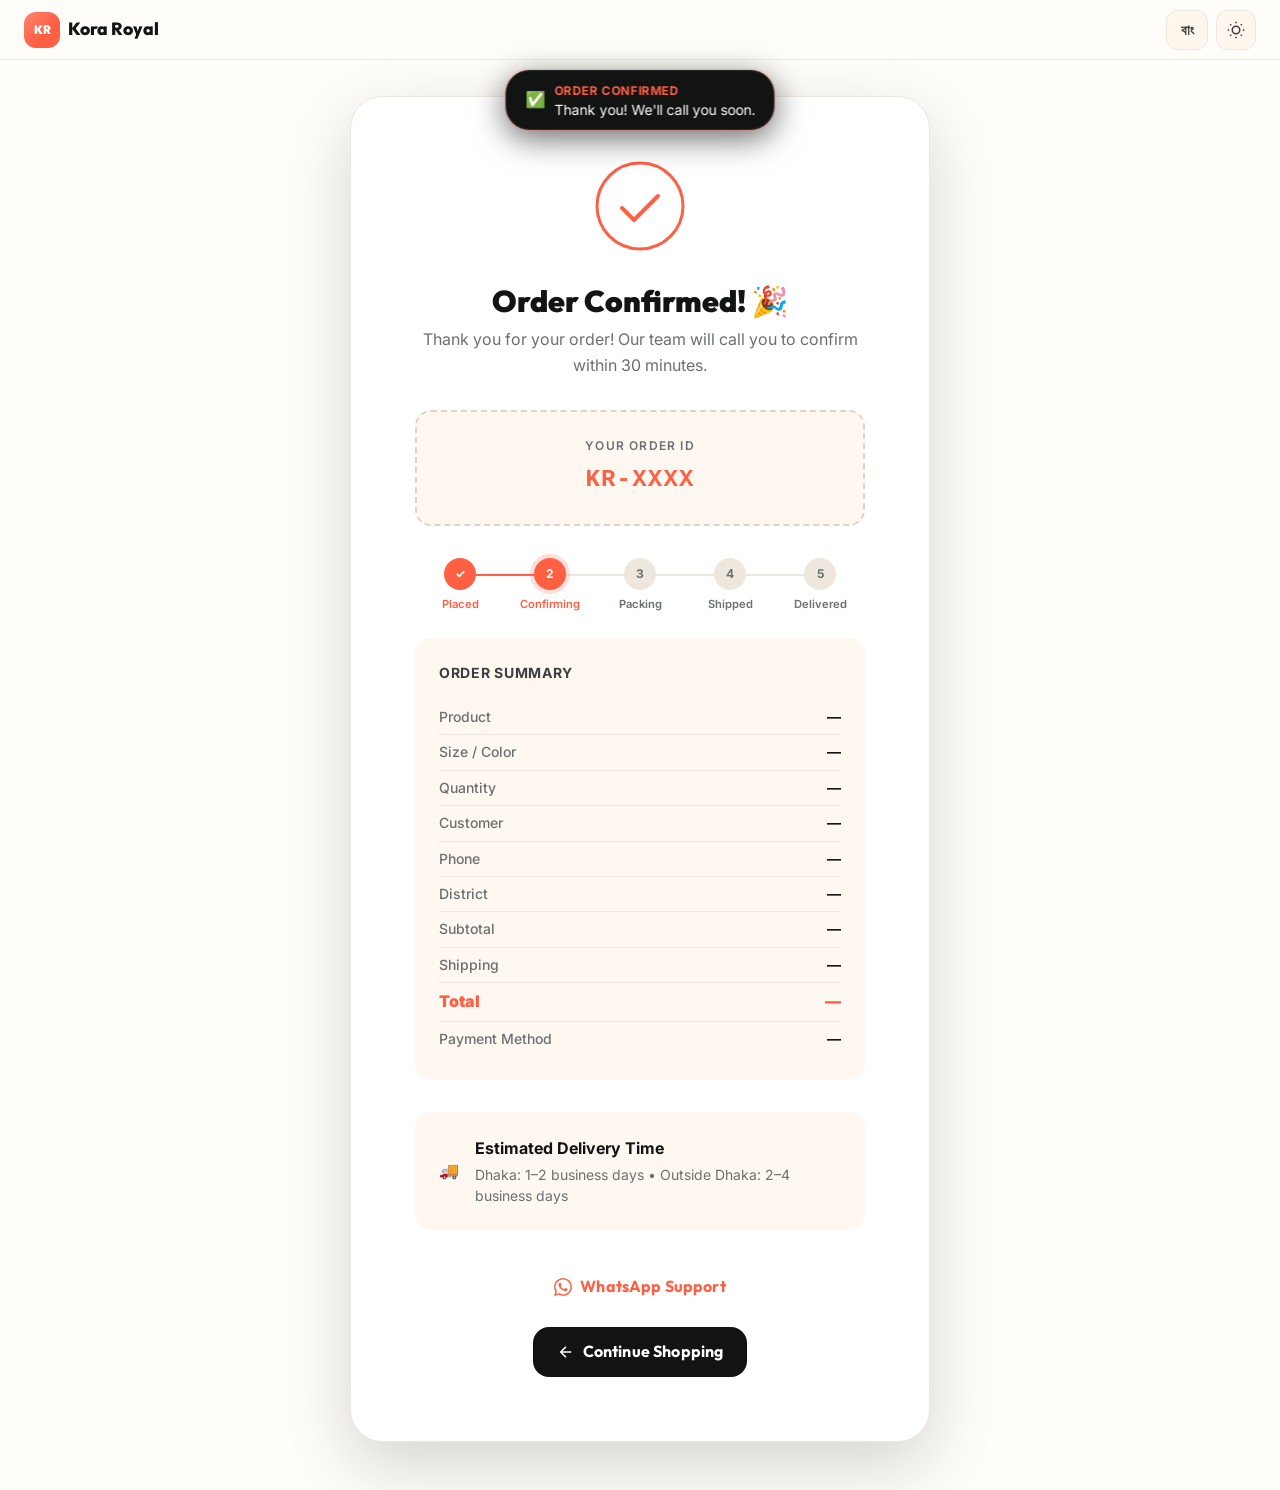
==== commit 629d1470: "Update Google Tag Manager script in success.html" ====
--- a/success.html
+++ b/success.html
@@ -6,12 +6,12 @@
   <title>Order Confirmed — Kora Royal</title>
 
   <!-- Google Tag Manager -->
-  <script>(function(w,d,s,l,i){w[l]=w[l]||[];w[l].push({'gtm.start':
-  new Date().getTime(),event:'gtm.js'});var f=d.getElementsByTagName(s)[0],
-  j=d.createElement(s),dl=l!='dataLayer'?'&l='+l:'';j.async=true;j.src=
-  'https://www.googletagmanager.com/gtm.js?id='+i+dl;f.parentNode.insertBefore(j,f);
-  })(window,document,'script','dataLayer','GTM-NB866PRS');</script>
-  <!-- End Google Tag Manager -->
+<script>(function(w,d,s,l,i){w[l]=w[l]||[];w[l].push({'gtm.start':
+new Date().getTime(),event:'gtm.js'});var f=d.getElementsByTagName(s)[0],
+j=d.createElement(s),dl=l!='dataLayer'?'&l='+l:'';j.async=true;j.src=
+'https://www.googletagmanager.com/gtm.js?id='+i+dl;f.parentNode.insertBefore(j,f);
+})(window,document,'script','dataLayer','GTM-NB866PRS');</script>
+<!-- End Google Tag Manager -->
 
   <!-- Fonts -->
   <link rel="preconnect" href="https://fonts.googleapis.com" />
@@ -185,8 +185,9 @@
 
 <body>
   <!-- Google Tag Manager (noscript) -->
-  <noscript><iframe src="https://www.googletagmanager.com/ns.html?id=GTM-NB866PRS"
-  height="0" width="0" style="display:none;visibility:hidden"></iframe></noscript>
+<noscript><iframe src="https://www.googletagmanager.com/ns.html?id=GTM-NB866PRS"
+height="0" width="0" style="display:none;visibility:hidden"></iframe></noscript>
+<!-- End Google Tag Manager (noscript) -->
 
   <!-- Confetti -->
   <div class="kr-confetti-wrap" id="confettiWrap" aria-hidden="true"></div>
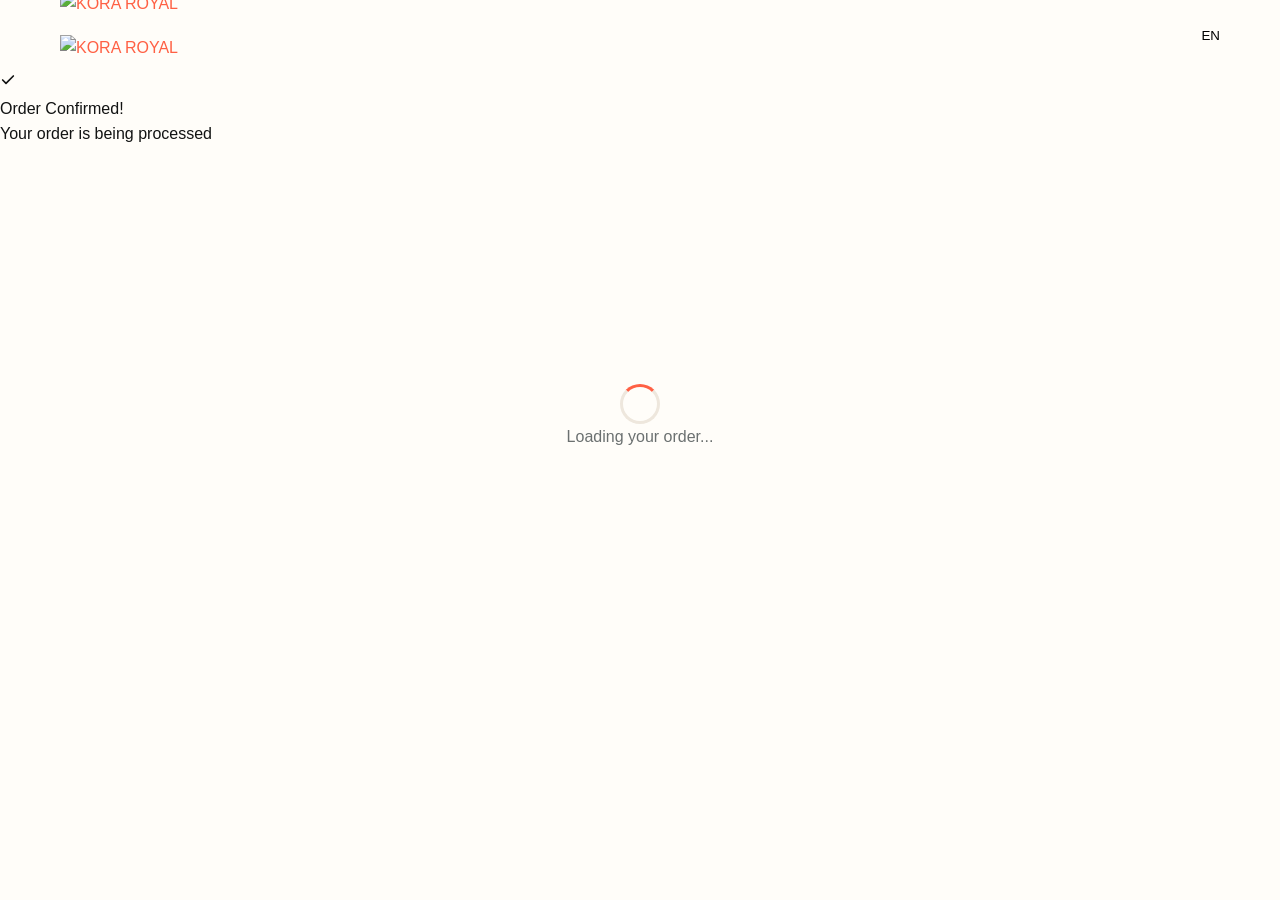
==== commit cdbf95d4: "Update print statement from 'Hello' to 'Goodbye'" ====
--- a/success.html
+++ b/success.html
@@ -1,608 +1,549 @@
 <!DOCTYPE html>
-<html lang="en" data-theme="light">
+<html lang="en" data-theme="light" data-lang="en">
 <head>
   <meta charset="UTF-8" />
   <meta name="viewport" content="width=device-width, initial-scale=1.0" />
-  <title>Order Confirmed — Kora Royal</title>
-
-  <!-- Google Tag Manager -->
-<script>(function(w,d,s,l,i){w[l]=w[l]||[];w[l].push({'gtm.start':
-new Date().getTime(),event:'gtm.js'});var f=d.getElementsByTagName(s)[0],
-j=d.createElement(s),dl=l!='dataLayer'?'&l='+l:'';j.async=true;j.src=
-'https://www.googletagmanager.com/gtm.js?id='+i+dl;f.parentNode.insertBefore(j,f);
-})(window,document,'script','dataLayer','GTM-NB866PRS');</script>
-<!-- End Google Tag Manager -->
-
-  <!-- Fonts -->
+  <title>Order Confirmed — KORA ROYAL</title>
+
+  <!-- Google Fonts -->
   <link rel="preconnect" href="https://fonts.googleapis.com" />
   <link rel="preconnect" href="https://fonts.gstatic.com" crossorigin />
-  <link href="https://fonts.googleapis.com/css2?family=Outfit:wght@300;400;500;600;700;800;900&family=Inter:wght@300;400;500;600;700&family=Hind+Siliguri:wght@300;400;500;600;700&display=swap" rel="stylesheet" />
-
+  <link href="https://fonts.googleapis.com/css2?family=Outfit:wght@300;400;500;600;700;800&family=DM+Sans:ital,opsz,wght@0,9..40,300;0,9..40,400;0,9..40,500;0,9..40,600;1,9..40,400&display=swap" rel="stylesheet" />
+
+  <!-- Lucide Icons -->
+  <script src="https://unpkg.com/lucide@latest/dist/umd/lucide.js"></script>
+
+  <!-- Main CSS -->
   <link rel="stylesheet" href="css/style.css" />
 
-  <style>
-    /* Success page specific overrides */
-    body {
-      display: flex;
-      flex-direction: column;
-      align-items: center;
-      justify-content: center;
-      min-height: 100vh;
-      padding: 1rem;
-    }
-
-    /* Confetti particles */
-    .kr-confetti-wrap {
-      position: fixed;
-      inset: 0;
-      pointer-events: none;
-      z-index: 0;
-      overflow: hidden;
-    }
-
-    .kr-confetti-particle {
-      position: absolute;
-      top: -20px;
-      width: 10px;
-      height: 10px;
-      border-radius: 2px;
-      animation: confettiFall linear forwards;
-      opacity: 0;
-    }
-
-    @keyframes confettiFall {
-      0%   { transform: translateY(0) rotate(0deg); opacity: 1; }
-      100% { transform: translateY(110vh) rotate(720deg); opacity: 0; }
-    }
-
-    /* Nav bar on success page */
-    .kr-success-nav {
-      position: fixed;
-      top: 0;
-      left: 0;
-      right: 0;
-      height: 60px;
-      background: var(--navbar-bg);
-      border-bottom: 1px solid var(--navbar-border);
-      backdrop-filter: blur(20px);
-      display: flex;
-      align-items: center;
-      padding: 0 1.5rem;
-      z-index: 100;
-      gap: 0.75rem;
-    }
-
-    .kr-success-nav__logo {
-      display: flex;
-      align-items: center;
-      gap: 0.5rem;
-      text-decoration: none;
-      color: var(--text-primary);
-    }
-
-    .kr-success-nav__controls {
-      margin-left: auto;
-      display: flex;
-      gap: 0.5rem;
-    }
-
-    /* Steps timeline */
-    .kr-steps {
-      display: flex;
-      align-items: flex-start;
-      gap: 0;
-      margin-bottom: 1.5rem;
-    }
-
-    .kr-step {
-      display: flex;
-      flex-direction: column;
-      align-items: center;
-      flex: 1;
-      position: relative;
-    }
-
-    .kr-step:not(:last-child)::after {
-      content: '';
-      position: absolute;
-      top: 16px;
-      left: 50%;
-      width: 100%;
-      height: 2px;
-      background: var(--border-subtle);
-      z-index: 0;
-    }
-
-    .kr-step.is-done:not(:last-child)::after {
-      background: var(--brand-coral);
-    }
-
-    .kr-step__dot {
-      width: 32px;
-      height: 32px;
-      border-radius: 50%;
-      background: var(--border-subtle);
-      display: flex;
-      align-items: center;
-      justify-content: center;
-      font-size: 0.75rem;
-      font-weight: 700;
-      color: var(--text-muted);
-      z-index: 1;
-      position: relative;
-      transition: background 0.3s, color 0.3s;
-    }
-
-    .kr-step.is-done .kr-step__dot {
-      background: var(--brand-coral);
-      color: #fff;
-    }
-
-    .kr-step.is-active .kr-step__dot {
-      background: var(--brand-coral);
-      color: #fff;
-      box-shadow: 0 0 0 4px rgba(255,96,68,0.2);
-      animation: stepPulse 2s ease-in-out infinite;
-    }
-
-    @keyframes stepPulse {
-      0%,100% { box-shadow: 0 0 0 4px rgba(255,96,68,0.2); }
-      50%      { box-shadow: 0 0 0 8px rgba(255,96,68,0.1); }
-    }
-
-    .kr-step__label {
-      font-size: 0.7rem;
-      font-weight: 600;
-      color: var(--text-muted);
-      text-align: center;
-      margin-top: 6px;
-      max-width: 70px;
-    }
-
-    .kr-step.is-done .kr-step__label,
-    .kr-step.is-active .kr-step__label {
-      color: var(--brand-coral);
-    }
-
-    /* Dynamic Island on success */
-    .kr-success-island {
-      position: fixed;
-      top: 70px;
-      left: 50%;
-      transform: translateX(-50%) scaleX(0.3) scaleY(0.5);
-      opacity: 0;
-      z-index: 200;
-      pointer-events: none;
-      transition: all 500ms cubic-bezier(0.34,1.56,0.64,1);
-    }
-
-    .kr-success-island.is-active {
-      opacity: 1;
-      transform: translateX(-50%) scaleX(1) scaleY(1);
-    }
+  <!-- Extra success-page styles -->
+  <style id="success-extra">
+    .kr-success-meta-row {
+      display:flex; align-items:flex-start; gap:var(--space-3);
+      padding:var(--space-3) 0;
+      border-bottom:1px solid var(--border-subtle);
+      font-size:0.9rem;
+    }
+    .kr-success-meta-row:last-child { border-bottom:none; }
+    .kr-success-meta-label {
+      min-width:120px; font-weight:600; color:var(--text-muted); font-size:0.8125rem;
+    }
+    .kr-success-meta-val { color:var(--text-primary); flex:1; }
+    .kr-success-section-title {
+      font-family:var(--font-en-heading); font-size:1rem; font-weight:700;
+      color:var(--text-primary); margin-bottom:var(--space-4);
+      display:flex; align-items:center; gap:var(--space-2);
+    }
+    .kr-success-section-title svg { color:var(--brand-coral); }
+    .kr-delivery-estimate {
+      display:inline-flex; align-items:center; gap:var(--space-2);
+      background:rgba(52,199,89,0.1); color:#1E8B3A;
+      border:1px solid rgba(52,199,89,0.25);
+      border-radius:var(--radius-full);
+      padding:var(--space-2) var(--space-4);
+      font-size:0.875rem; font-weight:600;
+      margin-bottom:var(--space-6);
+    }
+    [data-theme="dark"] .kr-delivery-estimate { color:#34C759; background:rgba(52,199,89,0.15); }
+    .kr-delivery-estimate svg { width:16px; height:16px; }
+    @keyframes spin { to { transform:rotate(360deg); } }
+    .kr-loading-state {
+      display:flex; flex-direction:column; align-items:center; justify-content:center;
+      min-height:60vh; gap:var(--space-4); color:var(--text-muted);
+    }
+    .kr-loading-spinner {
+      width:40px; height:40px; border:3px solid var(--border-subtle);
+      border-top-color:var(--brand-coral); border-radius:50%;
+      animation:spin 0.8s linear infinite;
+    }
+    .kr-success-actions { display:flex; flex-direction:column; gap:var(--space-3); margin-top:var(--space-6); }
+    .kr-nav-minimal {
+      display:flex; align-items:center; justify-content:space-between;
+      height:var(--navbar-h); padding:0 var(--space-6);
+      max-width:1160px; margin:0 auto;
+    }
+    .kr-step-connector { flex:1; height:2px; background:var(--border-subtle); margin-top:-18px; }
+    .kr-step-connector.done { background:#34C759; }
   </style>
+
+  <!-- GTM Head -->
+  <script>
+    (function(w,d,s,l,i){w[l]=w[l]||[];w[l].push({'gtm.start':
+    new Date().getTime(),event:'gtm.js'});var f=d.getElementsByTagName(s)[0],
+    j=d.createElement(s),dl=l!='dataLayer'?'&l='+l:'';j.async=true;j.src=
+    'https://www.googletagmanager.com/gtm.js?id='+i+dl;f.parentNode.insertBefore(j,f);
+    })(window,document,'script','dataLayer','GTM-MMBJVW59');
+  </script>
 </head>
-
 <body>
-  <!-- Google Tag Manager (noscript) -->
-<noscript><iframe src="https://www.googletagmanager.com/ns.html?id=GTM-NB866PRS"
-height="0" width="0" style="display:none;visibility:hidden"></iframe></noscript>
-<!-- End Google Tag Manager (noscript) -->
-
-  <!-- Confetti -->
-  <div class="kr-confetti-wrap" id="confettiWrap" aria-hidden="true"></div>
-
-  <!-- Success Dynamic Island -->
-  <div class="kr-success-island kr-island__bubble" id="successIsland">
-    <div class="kr-island__icon">✅</div>
-    <div class="kr-island__content">
-      <p class="kr-island__title" id="s-islandTitle">Order Confirmed</p>
-      <p class="kr-island__body" id="s-islandBody">Thank you! We'll call you soon.</p>
+
+  <!-- GTM noscript -->
+  <noscript>
+    <iframe src="https://www.googletagmanager.com/ns.html?id=GTM-MMBJVW59"
+      height="0" width="0" style="display:none;visibility:hidden"></iframe>
+  </noscript>
+
+  <!-- Confetti canvas -->
+  <div id="kr-confetti" aria-hidden="true"></div>
+
+  <!-- ===== MINIMAL NAVBAR ===== -->
+  <nav id="kr-navbar" role="navigation">
+    <div class="kr-nav-minimal">
+      <a href="index.html" class="kr-nav-logo" aria-label="Back to KORA ROYAL">
+        <img src="" alt="KORA ROYAL" class="kr-logo-light" id="krLogoLight" style="height:44px;width:auto;" />
+        <img src="" alt="KORA ROYAL" class="kr-logo-dark" id="krLogoDark" style="height:44px;width:auto;" />
+      </a>
+      <div style="display:flex;align-items:center;gap:var(--space-3);">
+        <button class="kr-btn-icon" id="krThemeToggle" aria-label="Toggle theme">
+          <i data-lucide="sun"  class="icon-light" style="width:18px;height:18px;"></i>
+          <i data-lucide="moon" class="icon-dark"  style="width:18px;height:18px;display:none;"></i>
+        </button>
+        <button class="kr-lang-toggle" id="krLangToggle">EN</button>
+      </div>
+    </div>
+  </nav>
+
+  <!-- ===== DYNAMIC ISLAND ===== -->
+  <div id="kr-island" role="alert" aria-live="polite">
+    <div class="kr-island-icon kr-island-icon--success" id="krIslandIcon">
+      <svg xmlns="http://www.w3.org/2000/svg" width="16" height="16" viewBox="0 0 24 24" fill="none" stroke="currentColor" stroke-width="2.5" stroke-linecap="round" stroke-linejoin="round"><polyline points="20 6 9 17 4 12"/></svg>
+    </div>
+    <div class="kr-island-content">
+      <div class="kr-island-title" id="krIslandTitle">Order Confirmed!</div>
+      <div class="kr-island-body"  id="krIslandBody">Your order is being processed</div>
     </div>
   </div>
 
-  <!-- Minimal Navbar -->
-  <nav class="kr-success-nav" role="navigation">
-    <a href="index.html" class="kr-success-nav__logo">
-      <div class="kr-navbar__logo-mark" style="width:36px;height:36px;font-size:0.75rem">KR</div>
-      <span style="font-family:var(--font-heading);font-weight:800;font-size:1.1rem;color:var(--text-primary)"
-        data-en="Kora Royal" data-bn="কোরা রয়্যাল">Kora Royal</span>
-    </a>
-    <div class="kr-success-nav__controls">
-      <button class="kr-navbar__control kr-navbar__lang" id="successLangToggle" aria-label="Toggle language">
-        <span id="successLangLabel">বাং</span>
-      </button>
-      <button class="kr-navbar__control kr-navbar__theme" id="successThemeToggle" aria-label="Toggle theme">
-        <svg id="sThemeSun" xmlns="http://www.w3.org/2000/svg" width="18" height="18" viewBox="0 0 24 24" fill="none" stroke="currentColor" stroke-width="2"><circle cx="12" cy="12" r="5"/><line x1="12" y1="1" x2="12" y2="3"/><line x1="12" y1="21" x2="12" y2="23"/><line x1="4.22" y1="4.22" x2="5.64" y2="5.64"/><line x1="18.36" y1="18.36" x2="19.78" y2="19.78"/><line x1="1" y1="12" x2="3" y2="12"/><line x1="21" y1="12" x2="23" y2="12"/><line x1="4.22" y1="19.78" x2="5.64" y2="18.36"/><line x1="18.36" y1="5.64" x2="19.78" y2="4.22"/></svg>
-        <svg id="sThemeMoon" xmlns="http://www.w3.org/2000/svg" width="18" height="18" viewBox="0 0 24 24" fill="none" stroke="currentColor" stroke-width="2" style="display:none"><path d="M21 12.79A9 9 0 1 1 11.21 3 7 7 0 0 0 21 12.79z"/></svg>
-      </button>
-    </div>
-  </nav>
-
-  <!-- Main Success Card -->
-  <main class="kr-success-page" style="padding-top: 80px;" role="main">
-    <div class="kr-success-card" id="successCard">
-
-      <!-- Animated Checkmark -->
-      <div class="kr-success__icon">
-        <svg viewBox="0 0 90 90" fill="none" xmlns="http://www.w3.org/2000/svg" aria-hidden="true">
-          <circle
-            class="kr-checkmark-circle"
-            cx="45" cy="45" r="43"
-            stroke="#FF6044"
-            stroke-width="3"
-            stroke-linecap="round"
-          />
-          <polyline
-            class="kr-checkmark-check"
-            points="27,47 39,59 63,35"
-            stroke="#FF6044"
-            stroke-width="4"
-            stroke-linecap="round"
-            stroke-linejoin="round"
-          />
-        </svg>
+  <!-- ===== MAIN ===== -->
+  <main id="main-content">
+    <div class="kr-success-wrap" id="krSuccessWrap">
+
+      <!-- Loading state -->
+      <div class="kr-loading-state" id="krLoadingState">
+        <div class="kr-loading-spinner"></div>
+        <span data-en="Loading your order..." data-bn="আপনার অর্ডার লোড হচ্ছে...">Loading your order...</span>
       </div>
 
-      <!-- Title -->
-      <h1 class="kr-success__title"
-        data-en="Order Confirmed! 🎉"
-        data-bn="অর্ডার নিশ্চিত হয়েছে! 🎉">
-        Order Confirmed! 🎉
-      </h1>
-
-      <p class="kr-success__subtitle"
-        data-en="Thank you for your order! Our team will call you to confirm within 30 minutes."
-        data-bn="আপনার অর্ডারের জন্য ধন্যবাদ! আমাদের টিম ৩০ মিনিটের মধ্যে কনফার্মের জন্য আপনাকে কল করবে।">
-        Thank you for your order! Our team will call you to confirm within 30 minutes.
-      </p>
-
-      <!-- Order ID -->
-      <div class="kr-success__order-id">
-        <p class="kr-success__order-id-label"
-          data-en="Your Order ID" data-bn="আপনার অর্ডার আইডি">Your Order ID</p>
-        <p class="kr-success__order-id-value" id="successOrderId">KR-0001</p>
-      </div>
-
-      <!-- Status Steps -->
-      <div class="kr-steps" role="list" aria-label="Order status">
-        <div class="kr-step is-done" role="listitem">
-          <div class="kr-step__dot">✓</div>
-          <span class="kr-step__label" data-en="Placed" data-bn="অর্ডার দেওয়া হয়েছে">Placed</span>
-        </div>
-        <div class="kr-step is-active" role="listitem">
-          <div class="kr-step__dot">2</div>
-          <span class="kr-step__label" data-en="Confirming" data-bn="নিশ্চিত হচ্ছে">Confirming</span>
-        </div>
-        <div class="kr-step" role="listitem">
-          <div class="kr-step__dot">3</div>
-          <span class="kr-step__label" data-en="Packing" data-bn="প্যাকিং">Packing</span>
-        </div>
-        <div class="kr-step" role="listitem">
-          <div class="kr-step__dot">4</div>
-          <span class="kr-step__label" data-en="Shipped" data-bn="পাঠানো হয়েছে">Shipped</span>
-        </div>
-        <div class="kr-step" role="listitem">
-          <div class="kr-step__dot">5</div>
-          <span class="kr-step__label" data-en="Delivered" data-bn="ডেলিভারি হয়েছে">Delivered</span>
-        </div>
-      </div>
-
-      <!-- Order Summary -->
-      <div class="kr-success__summary" id="successSummary">
-        <p class="kr-success__summary-title"
-          data-en="Order Summary" data-bn="অর্ডার সারসংক্ষেপ">Order Summary</p>
-
-        <div class="kr-success__summary-row">
-          <span data-en="Product" data-bn="পণ্য">Product</span>
-          <span id="sProduct">—</span>
-        </div>
-        <div class="kr-success__summary-row">
-          <span data-en="Size / Color" data-bn="সাইজ / রঙ">Size / Color</span>
-          <span id="sVariant">—</span>
-        </div>
-        <div class="kr-success__summary-row">
-          <span data-en="Quantity" data-bn="পরিমাণ">Quantity</span>
-          <span id="sQty">—</span>
-        </div>
-        <div class="kr-success__summary-row">
-          <span data-en="Customer" data-bn="গ্রাহক">Customer</span>
-          <span id="sName">—</span>
-        </div>
-        <div class="kr-success__summary-row">
-          <span data-en="Phone" data-bn="ফোন">Phone</span>
-          <span id="sPhone">—</span>
-        </div>
-        <div class="kr-success__summary-row">
-          <span data-en="District" data-bn="জেলা">District</span>
-          <span id="sDistrict">—</span>
-        </div>
-        <div class="kr-success__summary-row">
-          <span data-en="Subtotal" data-bn="মূল্য">Subtotal</span>
-          <span id="sSubtotal">—</span>
-        </div>
-        <div class="kr-success__summary-row">
-          <span data-en="Shipping" data-bn="ডেলিভারি">Shipping</span>
-          <span id="sShipping">—</span>
-        </div>
-        <div class="kr-success__summary-row" id="sDiscountRow" style="display:none">
-          <span data-en="Discount" data-bn="ছাড়">Discount</span>
-          <span id="sDiscount" style="color:var(--brand-coral)">—</span>
-        </div>
-        <div class="kr-success__summary-row kr-success__summary-row--total">
-          <span data-en="Total" data-bn="মোট">Total</span>
-          <span id="sTotal">—</span>
-        </div>
-        <div class="kr-success__summary-row">
-          <span data-en="Payment Method" data-bn="পেমেন্ট পদ্ধতি">Payment Method</span>
-          <span id="sPayment">—</span>
-        </div>
-      </div>
-
-      <!-- Remaining Amount (if advance paid) -->
-      <div class="kr-success__remaining" id="sRemainingWrap" style="display:none">
-        <span data-en="Remaining to pay (Cash on Delivery)" data-bn="বাকি পেমেন্ট (ক্যাশ অন ডেলিভারি)">
-          Remaining to pay (COD)
-        </span>
-        <span id="sRemaining">৳0</span>
-      </div>
-
-      <!-- Delivery Info -->
-      <div class="kr-success__delivery-info">
-        <div class="kr-success__delivery-icon">🚚</div>
-        <div class="kr-success__delivery-text">
-          <strong data-en="Estimated Delivery Time" data-bn="আনুমানিক ডেলিভারি সময়">
-            Estimated Delivery Time
-          </strong>
-          <p id="sDeliveryEst"
-            data-en="Dhaka: 1–2 business days • Outside Dhaka: 2–4 business days"
-            data-bn="ঢাকা: ১-২ কার্যদিবস • ঢাকার বাইরে: ২-৪ কার্যদিবস">
-            Dhaka: 1–2 business days • Outside Dhaka: 2–4 business days
-          </p>
-        </div>
-      </div>
-
-      <!-- Action Buttons -->
-      <div class="kr-success__actions">
-        <a
-          href="#"
-          id="whatsappSupportBtn"
-          class="kr-btn kr-btn--whatsapp"
-          target="_blank"
-          rel="noopener"
-          aria-label="Chat on WhatsApp"
-        >
-          <svg width="18" height="18" viewBox="0 0 24 24" fill="currentColor">
-            <path d="M17.472 14.382c-.297-.149-1.758-.867-2.03-.967-.273-.099-.471-.148-.67.15-.197.297-.767.966-.94 1.164-.173.199-.347.223-.644.075-.297-.15-1.255-.463-2.39-1.475-.883-.788-1.48-1.761-1.653-2.059-.173-.297-.018-.458.13-.606.134-.133.298-.347.446-.52.149-.174.198-.298.298-.497.099-.198.05-.371-.025-.52-.075-.149-.669-1.612-.916-2.207-.242-.579-.487-.5-.669-.51-.173-.008-.371-.01-.57-.01-.198 0-.52.074-.792.372-.272.297-1.04 1.016-1.04 2.479 0 1.462 1.065 2.875 1.213 3.074.149.198 2.096 3.2 5.077 4.487.709.306 1.262.489 1.694.625.712.227 1.36.195 1.871.118.571-.085 1.758-.719 2.006-1.413.248-.694.248-1.289.173-1.413-.074-.124-.272-.198-.57-.347m-5.421 7.403h-.004a9.87 9.87 0 01-5.031-1.378l-.361-.214-3.741.982.998-3.648-.235-.374a9.86 9.86 0 01-1.51-5.26c.001-5.45 4.436-9.884 9.888-9.884 2.64 0 5.122 1.03 6.988 2.898a9.825 9.825 0 012.893 6.994c-.003 5.45-4.437 9.884-9.885 9.884m8.413-18.297A11.815 11.815 0 0012.05 0C5.495 0 .16 5.335.157 11.892c0 2.096.547 4.142 1.588 5.945L.057 24l6.305-1.654a11.882 11.882 0 005.683 1.448h.005c6.554 0 11.89-5.335 11.893-11.893a11.821 11.821 0 00-3.48-8.413z"/>
-          </svg>
-          <span data-en="WhatsApp Support" data-bn="হোয়াটসঅ্যাপ সাপোর্ট">WhatsApp Support</span>
-        </a>
-
-        <a href="index.html" class="kr-btn kr-btn--secondary">
-          <svg xmlns="http://www.w3.org/2000/svg" width="18" height="18" viewBox="0 0 24 24" fill="none" stroke="currentColor" stroke-width="2"><line x1="19" y1="12" x2="5" y2="12"/><polyline points="12 19 5 12 12 5"/></svg>
-          <span data-en="Continue Shopping" data-bn="আরো কেনাকাটা করুন">Continue Shopping</span>
-        </a>
-      </div>
-
-    </div>
+      <!-- Success card (hidden until data loads) -->
+      <div class="container" style="width:100%;" id="krSuccessContent" hidden>
+        <div class="kr-success-card" style="margin:0 auto;">
+
+          <!-- Checkmark SVG -->
+          <div class="kr-checkmark-wrap">
+            <svg viewBox="0 0 52 52" xmlns="http://www.w3.org/2000/svg">
+              <circle class="kr-checkmark-circle" cx="26" cy="26" r="24"/>
+              <path  class="kr-checkmark-check" d="M14 27 l9 9 l15-15"/>
+            </svg>
+          </div>
+
+          <!-- Title -->
+          <h1 class="kr-success-title" data-en="Order Confirmed!" data-bn="অর্ডার নিশ্চিত হয়েছে!">Order Confirmed!</h1>
+          <p class="kr-success-subtitle" data-en="Thank you for shopping with KORA ROYAL. We'll contact you soon." data-bn="করা রয়্যালে কেনাকাটার জন্য ধন্যবাদ। আমরা শীঘ্রই যোগাযোগ করব।">Thank you for shopping with KORA ROYAL. We'll contact you soon.</p>
+
+          <!-- Order ID badge -->
+          <div class="kr-order-id-badge">
+            <svg xmlns="http://www.w3.org/2000/svg" width="14" height="14" viewBox="0 0 24 24" fill="none" stroke="currentColor" stroke-width="2" stroke-linecap="round" stroke-linejoin="round"><rect x="9" y="9" width="13" height="13" rx="2"/><path d="M5 15H4a2 2 0 0 1-2-2V4a2 2 0 0 1 2-2h9a2 2 0 0 1 2 2v1"/></svg>
+            <span id="krDisplayOrderId">KR-...</span>
+          </div>
+
+          <!-- Delivery estimate -->
+          <div class="kr-delivery-estimate" id="krDeliveryEstimate">
+            <i data-lucide="truck" style="width:16px;height:16px;"></i>
+            <span id="krDeliveryEstText" data-en="Estimated delivery: 3-5 working days" data-bn="আনুমানিক ডেলিভারি: ৩-৫ কার্যদিবস">Estimated delivery: 3-5 working days</span>
+          </div>
+
+          <!-- Order steps -->
+          <div class="kr-order-steps" id="krOrderSteps">
+            <div class="kr-order-step is-done">
+              <div class="kr-order-step-dot">
+                <svg xmlns="http://www.w3.org/2000/svg" width="16" height="16" viewBox="0 0 24 24" fill="none" stroke="currentColor" stroke-width="2.5" stroke-linecap="round" stroke-linejoin="round"><polyline points="20 6 9 17 4 12"/></svg>
+              </div>
+              <div class="kr-order-step-label" data-en="Ordered" data-bn="অর্ডার">Ordered</div>
+            </div>
+            <div class="kr-step-connector done"></div>
+            <div class="kr-order-step is-active">
+              <div class="kr-order-step-dot">
+                <svg xmlns="http://www.w3.org/2000/svg" width="16" height="16" viewBox="0 0 24 24" fill="none" stroke="currentColor" stroke-width="2.5" stroke-linecap="round" stroke-linejoin="round"><circle cx="12" cy="12" r="10"/><polyline points="12 6 12 12 16 14"/></svg>
+              </div>
+              <div class="kr-order-step-label" data-en="Confirmed" data-bn="নিশ্চিত">Confirmed</div>
+            </div>
+            <div class="kr-step-connector"></div>
+            <div class="kr-order-step">
+              <div class="kr-order-step-dot">
+                <svg xmlns="http://www.w3.org/2000/svg" width="16" height="16" viewBox="0 0 24 24" fill="none" stroke="currentColor" stroke-width="2.5" stroke-linecap="round" stroke-linejoin="round"><rect x="2" y="7" width="20" height="14" rx="2"/><path d="M16 3L12 7L8 3"/></svg>
+              </div>
+              <div class="kr-order-step-label" data-en="Packing" data-bn="প্যাকিং">Packing</div>
+            </div>
+            <div class="kr-step-connector"></div>
+            <div class="kr-order-step">
+              <div class="kr-order-step-dot">
+                <svg xmlns="http://www.w3.org/2000/svg" width="16" height="16" viewBox="0 0 24 24" fill="none" stroke="currentColor" stroke-width="2.5" stroke-linecap="round" stroke-linejoin="round"><rect x="1" y="3" width="15" height="13"/><polygon points="16 8 20 8 23 11 23 16 16 16 16 8"/><circle cx="5.5" cy="18.5" r="2.5"/><circle cx="18.5" cy="18.5" r="2.5"/></svg>
+              </div>
+              <div class="kr-order-step-label" data-en="Shipped" data-bn="শিপড">Shipped</div>
+            </div>
+            <div class="kr-step-connector"></div>
+            <div class="kr-order-step">
+              <div class="kr-order-step-dot">
+                <svg xmlns="http://www.w3.org/2000/svg" width="16" height="16" viewBox="0 0 24 24" fill="none" stroke="currentColor" stroke-width="2.5" stroke-linecap="round" stroke-linejoin="round"><path d="M3 9l9-7 9 7v11a2 2 0 0 1-2 2H5a2 2 0 0 1-2-2z"/><polyline points="9 22 9 12 15 12 15 22"/></svg>
+              </div>
+              <div class="kr-order-step-label" data-en="Delivered" data-bn="ডেলিভারি">Delivered</div>
+            </div>
+          </div>
+
+          <!-- ---- ORDER DETAILS ---- -->
+          <div style="text-align:left; margin-top:var(--space-6);">
+
+            <!-- Products ordered -->
+            <div style="margin-bottom:var(--space-6);">
+              <div class="kr-success-section-title">
+                <svg xmlns="http://www.w3.org/2000/svg" width="18" height="18" viewBox="0 0 24 24" fill="none" stroke="currentColor" stroke-width="2" stroke-linecap="round" stroke-linejoin="round"><path d="M6 2L3 6v14a2 2 0 002 2h14a2 2 0 002-2V6l-3-4z"/><line x1="3" y1="6" x2="21" y2="6"/><path d="M16 10a4 4 0 01-8 0"/></svg>
+                <span data-en="Products Ordered" data-bn="অর্ডারকৃত পণ্য">Products Ordered</span>
+              </div>
+              <div class="kr-summary-items" id="krSuccessItems" style="margin-bottom:0;">
+                <!-- Populated by JS -->
+              </div>
+            </div>
+
+            <!-- Summary totals -->
+            <div style="margin-bottom:var(--space-6);">
+              <div class="kr-success-section-title">
+                <svg xmlns="http://www.w3.org/2000/svg" width="18" height="18" viewBox="0 0 24 24" fill="none" stroke="currentColor" stroke-width="2" stroke-linecap="round" stroke-linejoin="round"><line x1="12" y1="1" x2="12" y2="23"/><path d="M17 5H9.5a3.5 3.5 0 0 0 0 7h5a3.5 3.5 0 0 1 0 7H6"/></svg>
+                <span data-en="Payment Summary" data-bn="পেমেন্ট সামারি">Payment Summary</span>
+              </div>
+              <div class="kr-summary-totals" id="krSuccessTotals">
+                <!-- Populated by JS -->
+              </div>
+            </div>
+
+            <!-- Customer info -->
+            <div style="margin-bottom:var(--space-6);">
+              <div class="kr-success-section-title">
+                <svg xmlns="http://www.w3.org/2000/svg" width="18" height="18" viewBox="0 0 24 24" fill="none" stroke="currentColor" stroke-width="2" stroke-linecap="round" stroke-linejoin="round"><path d="M20 21v-2a4 4 0 0 0-4-4H8a4 4 0 0 0-4 4v2"/><circle cx="12" cy="7" r="4"/></svg>
+                <span data-en="Delivery Info" data-bn="ডেলিভারি তথ্য">Delivery Info</span>
+              </div>
+              <div id="krSuccessCustomer">
+                <!-- Populated by JS -->
+              </div>
+            </div>
+
+          </div>
+
+          <!-- Action buttons -->
+          <div class="kr-success-actions">
+            <a href="https://wa.me/8801935158745" target="_blank" rel="noopener" class="kr-btn kr-btn--wa kr-btn--full" id="krSuccessWA">
+              <i data-lucide="message-circle" style="width:18px;height:18px;"></i>
+              <span data-en="Contact Support on WhatsApp" data-bn="হোয়াটসঅ্যাপে সাপোর্টে যোগাযোগ করুন">Contact Support on WhatsApp</span>
+            </a>
+            <a href="index.html" class="kr-btn kr-btn--secondary kr-btn--full">
+              <i data-lucide="arrow-left" style="width:18px;height:18px;"></i>
+              <span data-en="Continue Shopping" data-bn="কেনাকাটা চালিয়ে যান">Continue Shopping</span>
+            </a>
+          </div>
+
+        </div><!-- /kr-success-card -->
+      </div><!-- /container -->
+
+    </div><!-- /kr-success-wrap -->
   </main>
 
+  <!-- WhatsApp support fixed -->
+  <a id="kr-wa-support-fixed" href="https://wa.me/8801935158745?text=Hi%20KORA%20ROYAL%2C%20I%20need%20help%20with%20my%20order" target="_blank" rel="noopener" aria-label="WhatsApp Support">
+    <i data-lucide="message-circle" style="width:26px;height:26px;"></i>
+  </a>
+
+  <!-- Scripts -->
+  <script src="js/integrations.js"></script>
   <script>
-  // ─── Success Page Script ───────────────────────────────────────
   (function() {
     'use strict';
 
-    // ── 1. Theme & Language (from localStorage) ──
-    const savedTheme = localStorage.getItem('kr_theme') || 'light';
-    const savedLang  = localStorage.getItem('kr_lang')  || 'en';
-
-    document.documentElement.setAttribute('data-theme', savedTheme);
-    document.documentElement.setAttribute('lang', savedLang === 'bn' ? 'bn' : 'en');
-
-    applyThemeIcons(savedTheme);
-    applyLang(savedLang);
-
-    // Theme toggle
-    document.getElementById('successThemeToggle')?.addEventListener('click', function() {
-      const current = document.documentElement.getAttribute('data-theme');
-      const next = current === 'dark' ? 'light' : 'dark';
-      document.documentElement.setAttribute('data-theme', next);
-      localStorage.setItem('kr_theme', next);
-      applyThemeIcons(next);
-    });
-
-    // Lang toggle
-    document.getElementById('successLangToggle')?.addEventListener('click', function() {
-      const current = localStorage.getItem('kr_lang') || 'en';
-      const next = current === 'bn' ? 'en' : 'bn';
-      localStorage.setItem('kr_lang', next);
-      applyLang(next);
-    });
-
-    function applyThemeIcons(theme) {
-      const sun  = document.getElementById('sThemeSun');
-      const moon = document.getElementById('sThemeMoon');
-      if (!sun || !moon) return;
-      if (theme === 'dark') {
-        sun.style.display  = 'none';
-        moon.style.display = 'block';
-      } else {
-        sun.style.display  = 'block';
-        moon.style.display = 'none';
-      }
-    }
-
-    function applyLang(lang) {
-      const label = document.getElementById('successLangLabel');
-      if (label) label.textContent = lang === 'bn' ? 'EN' : 'বাং';
-
-      document.querySelectorAll('[data-en][data-bn]').forEach(el => {
-        const text = el.getAttribute('data-' + lang);
-        if (text) el.textContent = text;
+    /* ---- Theme ---- */
+    function initTheme() {
+      const saved = localStorage.getItem('kr_theme') || 'light';
+      setThemePage(saved);
+    }
+    function setThemePage(t) {
+      document.documentElement.setAttribute('data-theme', t);
+      const iconLight = document.querySelector('#krThemeToggle .icon-light');
+      const iconDark  = document.querySelector('#krThemeToggle .icon-dark');
+      if (iconLight) iconLight.style.display = t === 'light' ? 'block' : 'none';
+      if (iconDark)  iconDark.style.display  = t === 'dark'  ? 'block' : 'none';
+      const logoLight = document.getElementById('krLogoLight');
+      const logoDark  = document.getElementById('krLogoDark');
+      if (logoLight) logoLight.src = KR.LOGOS.light;
+      if (logoDark)  logoDark.src  = KR.LOGOS.dark;
+      // Show correct logo
+      if (logoLight) logoLight.style.display = t === 'light' ? 'block' : 'none';
+      if (logoDark)  logoDark.style.display  = t === 'dark'  ? 'block' : 'none';
+    }
+    const themeBtn = document.getElementById('krThemeToggle');
+    if (themeBtn) {
+      themeBtn.addEventListener('click', () => {
+        const cur  = document.documentElement.getAttribute('data-theme') || 'light';
+        const next = cur === 'light' ? 'dark' : 'light';
+        localStorage.setItem('kr_theme', next);
+        setThemePage(next);
       });
-
-      document.querySelectorAll('[data-placeholder-en][data-placeholder-bn]').forEach(el => {
-        const ph = el.getAttribute('data-placeholder-' + lang);
-        if (ph) el.placeholder = ph;
+    }
+
+    /* ---- Lang ---- */
+    function initLang() {
+      const saved = localStorage.getItem('kr_lang') || 'en';
+      setLangPage(saved);
+    }
+    function setLangPage(lang) {
+      document.documentElement.setAttribute('data-lang', lang);
+      const btn = document.getElementById('krLangToggle');
+      if (btn) btn.textContent = lang === 'bn' ? 'BN' : 'EN';
+      document.querySelectorAll('[data-en]').forEach(el => {
+        const val = el.getAttribute('data-' + lang);
+        if (val) el.textContent = val;
       });
     }
-
-    // ── 2. Load order data from localStorage ──
-    const orderData = JSON.parse(localStorage.getItem('kr_last_order') || '{}');
-
-    if (orderData.orderId) {
-      // Order ID
-      const oidEl = document.getElementById('successOrderId');
-      if (oidEl) oidEl.textContent = orderData.orderId;
-
-      // Update page title
-      document.title = `Order ${orderData.orderId} Confirmed — Kora Royal`;
-
-      // Populate summary
-      setText('sProduct',  orderData.productName  || '—');
-      setText('sVariant',  (orderData.size || '—') + ' / ' + (orderData.color || '—'));
-      setText('sQty',      orderData.qty + ' pc(s)');
-      setText('sName',     orderData.name     || '—');
-      setText('sPhone',    orderData.phone    || '—');
-      setText('sDistrict', orderData.district || '—');
-      setText('sSubtotal', '৳' + formatNum(orderData.subtotal));
-      setText('sShipping', orderData.shipping === 0 ? 'FREE 🎉' : '৳' + formatNum(orderData.shipping));
-      setText('sTotal',    '৳' + formatNum(orderData.total));
-      setText('sPayment',  formatPayment(orderData.payment));
-
-      // Discount row
-      if (orderData.discount && orderData.discount > 0) {
-        const discRow = document.getElementById('sDiscountRow');
-        const discEl  = document.getElementById('sDiscount');
-        if (discRow) discRow.style.display = 'flex';
-        if (discEl)  discEl.textContent = '-৳' + formatNum(orderData.discount);
-      }
-
-      // Remaining amount
-      if (orderData.advance && orderData.advance > 0) {
-        const remaining = Math.max(0, orderData.total - orderData.advance);
-        const remWrap = document.getElementById('sRemainingWrap');
-        const remEl   = document.getElementById('sRemaining');
-        if (remWrap) remWrap.style.display = 'flex';
-        if (remEl)   remEl.textContent = '৳' + formatNum(remaining);
-      }
-
-      // Delivery estimate
-      const estEl = document.getElementById('sDeliveryEst');
-      if (estEl && orderData.district) {
-        if (orderData.district.toLowerCase() === 'dhaka') {
-          estEl.setAttribute('data-en', 'Dhaka: 1–2 business days via Pathao Courier');
-          estEl.setAttribute('data-bn', 'ঢাকা: ১-২ কার্যদিবস (পাঠাও কুরিয়ার)');
-        } else {
-          estEl.setAttribute('data-en', 'Outside Dhaka: 2–4 business days via Pathao Courier');
-          estEl.setAttribute('data-bn', 'ঢাকার বাইরে: ২-৪ কার্যদিবস (পাঠাও কুরিয়ার)');
-        }
-        // Re-apply language
-        const lang = localStorage.getItem('kr_lang') || 'en';
-        const txt = estEl.getAttribute('data-' + lang);
-        if (txt) estEl.textContent = txt;
-      }
-
-      // WhatsApp support link
-      const waBtn = document.getElementById('whatsappSupportBtn');
-      if (waBtn) {
-        const msg = encodeURIComponent(
-          `Hello Kora Royal! I need help with my order.\nOrder ID: ${orderData.orderId}\nPhone: ${orderData.phone}`
-        );
-        waBtn.href = `https://wa.me/8801935158745?text=${msg}`;
-      }
-
-      // ── GTM Purchase Event — fires ONLY here (not in index.html) ──
-window.dataLayer = window.dataLayer || [];
-// Clear previous ecommerce data
-window.dataLayer.push({ ecommerce: null });
-window.dataLayer.push({
-  event: 'purchase',
-  ecommerce: {
-    transaction_id: orderData.orderId,
-    value:          orderData.total,
-    currency:       'BDT',
-    shipping:       orderData.shipping,
-    coupon:         orderData.coupon || '',
-    items:          orderData.items || [{
-      item_id:       orderData.productId   || 'KR-PRD',
-      item_name:     orderData.productName || '—',
-      item_category: orderData.category    || 'Fashion',
-      item_variant:  (orderData.size || '') + '-' + (orderData.color || ''),
-      price:         orderData.subtotal,
-      quantity:      orderData.qty
-    }]
-  },
-  dlv_customer_name:     orderData.name,
-  dlv_customer_phone:    orderData.phone,
-  dlv_customer_district: orderData.district,
-  dlv_payment_method:    orderData.payment
-});
-
-    } else {
-      // No order data — maybe direct visit
-      document.getElementById('successOrderId').textContent = 'KR-XXXX';
-    }
-
-    // ── 3. Dynamic Island ──
-    setTimeout(function() {
-      const island = document.getElementById('successIsland');
-      const titleEl = document.getElementById('s-islandTitle');
-      const bodyEl  = document.getElementById('s-islandBody');
-      const lang    = localStorage.getItem('kr_lang') || 'en';
-
-      if (island) {
-        if (lang === 'bn') {
-          if (titleEl) titleEl.textContent = 'অর্ডার নিশ্চিত হয়েছে ✅';
-          if (bodyEl)  bodyEl.textContent  = 'আমরা আপনাকে শীঘ্রই কল করব!';
-        }
-        island.classList.add('is-active');
-
-        setTimeout(function() {
-          island.classList.remove('is-active');
-        }, 5000);
-      }
-    }, 800);
-
-    // ── 4. Confetti ──
-    const colors = ['#FF6044','#F7E998','#22c55e','#3b82f6','#a855f7','#f59e0b'];
-    const wrap   = document.getElementById('confettiWrap');
-
-    if (wrap) {
+    const langBtn = document.getElementById('krLangToggle');
+    if (langBtn) {
+      langBtn.addEventListener('click', () => {
+        const cur  = document.documentElement.getAttribute('data-lang') || 'en';
+        const next = cur === 'en' ? 'bn' : 'en';
+        localStorage.setItem('kr_lang', next);
+        setLangPage(next);
+      });
+    }
+
+    /* ---- Dynamic Island ---- */
+    function showIslandS(type, title, body, dur) {
+      const island  = document.getElementById('kr-island');
+      const iconEl  = document.getElementById('krIslandIcon');
+      const titleEl = document.getElementById('krIslandTitle');
+      const bodyEl  = document.getElementById('krIslandBody');
+      if (!island) return;
+      const icons = {
+        success: '<svg xmlns="http://www.w3.org/2000/svg" width="16" height="16" viewBox="0 0 24 24" fill="none" stroke="currentColor" stroke-width="2.5" stroke-linecap="round" stroke-linejoin="round"><polyline points="20 6 9 17 4 12"/></svg>',
+        info:    '<svg xmlns="http://www.w3.org/2000/svg" width="16" height="16" viewBox="0 0 24 24" fill="none" stroke="currentColor" stroke-width="2.5" stroke-linecap="round" stroke-linejoin="round"><circle cx="12" cy="12" r="10"/><line x1="12" y1="16" x2="12" y2="12"/><line x1="12" y1="8" x2="12.01" y2="8"/></svg>'
+      };
+      iconEl.className = `kr-island-icon kr-island-icon--${type}`;
+      iconEl.innerHTML = icons[type] || icons.info;
+      titleEl.textContent = title;
+      bodyEl.textContent  = body;
+      island.classList.add('is-visible');
+      setTimeout(() => island.classList.remove('is-visible'), dur || 4000);
+    }
+
+    /* ---- Confetti ---- */
+    function launchConfetti() {
+      const container = document.getElementById('kr-confetti');
+      if (!container) return;
+      const colors = ['#FF6044','#F7E998','#34C759','#007AFF','#FF9500','#AF52DE','#FF2D55'];
       for (let i = 0; i < 60; i++) {
-        const p = document.createElement('div');
-        p.className = 'kr-confetti-particle';
-        p.style.cssText = `
+        const piece = document.createElement('div');
+        piece.className = 'kr-confetti-piece';
+        piece.style.cssText = `
           left: ${Math.random() * 100}%;
           background: ${colors[Math.floor(Math.random() * colors.length)]};
-          width:  ${6 + Math.random() * 8}px;
+          width: ${6 + Math.random() * 8}px;
           height: ${6 + Math.random() * 8}px;
           border-radius: ${Math.random() > 0.5 ? '50%' : '2px'};
-          animation-duration:  ${2 + Math.random() * 3}s;
-          animation-delay:     ${Math.random() * 1.5}s;
-          opacity: 1;
+          animation-duration: ${2 + Math.random() * 3}s;
+          animation-delay: ${Math.random() * 1.5}s;
         `;
-        wrap.appendChild(p);
-      }
-    }
-
-    // ── Helpers ──
-    function setText(id, value) {
-      const el = document.getElementById(id);
-      if (el) el.textContent = value;
-    }
-
-    function formatNum(n) {
-      return parseInt(n || 0).toLocaleString('en-IN');
-    }
-
-    function formatPayment(p) {
-      const map = {
-        cod:    'Cash on Delivery (COD)',
-        bkash:  'bKash',
-        nagad:  'Nagad'
-      };
-      return map[p] || p || 'COD';
+        container.appendChild(piece);
+      }
+      setTimeout(() => { container.innerHTML = ''; }, 6000);
+    }
+
+    /* ---- Delivery estimate by district ---- */
+    function getDeliveryEstimate(district) {
+      const isDhaka = KR.DHAKA_DISTRICTS.some(d => d.toLowerCase() === (district || '').toLowerCase());
+      const lang = document.documentElement.getAttribute('data-lang') || 'en';
+      if (isDhaka) {
+        return lang === 'bn' ? 'আনুমানিক ডেলিভারি: ২-৩ কার্যদিবস' : 'Estimated delivery: 2-3 working days';
+      }
+      return lang === 'bn' ? 'আনুমানিক ডেলিভারি: ৩-৫ কার্যদিবস' : 'Estimated delivery: 3-5 working days';
+    }
+
+    /* ---- Load order data ---- */
+    function loadOrder() {
+      const params  = new URLSearchParams(window.location.search);
+      const orderId = params.get('id') || '';
+      const raw     = localStorage.getItem('kr_last_order');
+      const loadingEl = document.getElementById('krLoadingState');
+      const contentEl = document.getElementById('krSuccessContent');
+
+      if (!raw) {
+        if (loadingEl) {
+          const lang = document.documentElement.getAttribute('data-lang') || 'en';
+          loadingEl.innerHTML = `
+            <svg xmlns="http://www.w3.org/2000/svg" width="48" height="48" viewBox="0 0 24 24" fill="none" stroke="currentColor" stroke-width="1.5" stroke-linecap="round" stroke-linejoin="round" style="opacity:0.3;"><circle cx="12" cy="12" r="10"/><line x1="12" y1="8" x2="12" y2="12"/><line x1="12" y1="16" x2="12.01" y2="16"/></svg>
+            <div style="text-align:center;">
+              <p style="font-weight:600;margin-bottom:8px;">${lang === 'bn' ? 'অর্ডারের তথ্য পাওয়া যায়নি' : 'Order data not found'}</p>
+              <a href="index.html" class="kr-btn kr-btn--primary kr-btn--sm">${lang === 'bn' ? 'হোমে ফিরে যান' : 'Back to Home'}</a>
+            </div>`;
+        }
+        return;
+      }
+
+      let orderData;
+      try { orderData = JSON.parse(raw); } catch(e) { return; }
+
+      // Hide loading, show content
+      if (loadingEl) loadingEl.style.display = 'none';
+      if (contentEl) contentEl.hidden = false;
+
+      const lang = document.documentElement.getAttribute('data-lang') || 'en';
+
+      // Order ID
+      const displayId = orderId || orderData.orderId || 'KR-UNKNOWN';
+      const idEl = document.getElementById('krDisplayOrderId');
+      if (idEl) idEl.textContent = displayId;
+
+      // Delivery estimate
+      const estEl = document.getElementById('krDeliveryEstText');
+      if (estEl) estEl.textContent = getDeliveryEstimate(orderData.customer ? orderData.customer.district : '');
+
+      // Products
+      const itemsEl = document.getElementById('krSuccessItems');
+      if (itemsEl && orderData.instances) {
+        itemsEl.innerHTML = orderData.instances
+          .filter(i => i.qty > 0)
+          .map(inst => {
+            const p = KR.PRODUCTS[inst.pid];
+            if (!p) return '';
+            const name = lang === 'bn' ? p.name_bn : p.name_en;
+            const colorObj = p.colors.find(c => c.id === inst.color);
+            const colorName = colorObj ? (lang === 'bn' ? colorObj.name_bn : colorObj.name_en) : (inst.color || '—');
+            return `
+              <div class="kr-summary-item">
+                <img class="kr-summary-item-img" src="${p.imageUrl}" alt="${name}" />
+                <div class="kr-summary-item-info">
+                  <div class="kr-summary-item-name">${name}</div>
+                  <div class="kr-summary-item-meta">${inst.size || '—'} · ${colorName} · x${inst.qty}</div>
+                </div>
+                <div class="kr-summary-item-price">৳${(p.price * inst.qty).toLocaleString()}</div>
+              </div>`;
+          }).join('');
+      }
+
+      // Totals
+      const totalsEl = document.getElementById('krSuccessTotals');
+      if (totalsEl && orderData.totals) {
+        const t = orderData.totals;
+        const payment = orderData.payment || {};
+        const fmtP = n => '৳' + Number(n).toLocaleString();
+        totalsEl.innerHTML = `
+          <div class="kr-summary-row">
+            <span class="kr-summary-row-label">${lang === 'bn' ? 'সাবটোটাল' : 'Subtotal'}</span>
+            <span class="kr-summary-row-val">${fmtP(t.subtotal)}</span>
+          </div>
+          ${t.discountAmt > 0 ? `
+          <div class="kr-summary-row">
+            <span class="kr-summary-row-label">${lang === 'bn' ? 'ছাড়' : 'Discount'} (${orderData.couponCode})</span>
+            <span class="kr-summary-row-val kr-summary-row--discount">-${fmtP(t.discountAmt)}</span>
+          </div>` : ''}
+          <div class="kr-summary-row">
+            <span class="kr-summary-row-label">${lang === 'bn' ? 'ডেলিভারি চার্জ' : 'Delivery'}</span>
+            <span class="kr-summary-row-val">${t.delivery === 0 ? (lang === 'bn' ? 'ফ্রি' : 'Free') : fmtP(t.delivery)}</span>
+          </div>
+          <div class="kr-summary-row kr-summary-row--total">
+            <span class="kr-summary-row-label">${lang === 'bn' ? 'মোট পরিশোধযোগ্য' : 'Total Payable'}</span>
+            <span class="kr-summary-row-val">${fmtP(t.totalPayable)}</span>
+          </div>
+          ${payment.method !== 'COD' && payment.advance > 0 ? `
+          <div class="kr-summary-row">
+            <span class="kr-summary-row-label">${lang === 'bn' ? 'এডভ্যান্স পরিশোধিত' : 'Advance Paid'} (${payment.method})</span>
+            <span class="kr-summary-row-val" style="color:var(--brand-coral);">-${fmtP(payment.advance)}</span>
+          </div>
+          <div class="kr-summary-row">
+            <span class="kr-summary-row-label">${lang === 'bn' ? 'COD বাকি পরিশোধ' : 'COD Remaining'}</span>
+            <span class="kr-summary-row-val" style="font-weight:700;">${fmtP(t.codRemaining)}</span>
+          </div>` : ''}
+          <div class="kr-summary-row" style="margin-top:var(--space-2);">
+            <span class="kr-summary-row-label">${lang === 'bn' ? 'পেমেন্ট পদ্ধতি' : 'Payment Method'}</span>
+            <span class="kr-summary-row-val">${payment.method || 'COD'}</span>
+          </div>`;
+      }
+
+      // Customer info
+      const custEl = document.getElementById('krSuccessCustomer');
+      if (custEl && orderData.customer) {
+        const c = orderData.customer;
+        const rows = [
+          { label: lang === 'bn' ? 'নাম' : 'Name',     val: c.name },
+          { label: lang === 'bn' ? 'ফোন' : 'Phone',    val: c.phone },
+          { label: lang === 'bn' ? 'জেলা' : 'District', val: c.district },
+          { label: lang === 'bn' ? 'ঠিকানা' : 'Address', val: c.address }
+        ];
+        if (c.email) rows.splice(2, 0, { label: lang === 'bn' ? 'ইমেইল' : 'Email', val: c.email });
+        if (c.note)  rows.push({ label: lang === 'bn' ? 'নোট' : 'Note', val: c.note });
+        custEl.innerHTML = rows.map(r => `
+          <div class="kr-success-meta-row">
+            <div class="kr-success-meta-label">${r.label}</div>
+            <div class="kr-success-meta-val">${r.val || '—'}</div>
+          </div>`).join('');
+      }
+
+      // WA support link with order ID
+      const waBtn = document.getElementById('krSuccessWA');
+      if (waBtn) {
+        const msg = lang === 'bn'
+          ? `হ্যালো, আমার অর্ডার আইডি ${displayId} সম্পর্কে জানতে চাই।`
+          : `Hello, I need help with my order ID ${displayId}`;
+        waBtn.href = `https://wa.me/8801935158745?text=${encodeURIComponent(msg)}`;
+      }
+
+      // Purchase event — fire ONCE per orderId (sessionStorage guard)
+      const guardKey = `kr_purchase_fired_${displayId}`;
+      if (!sessionStorage.getItem(guardKey)) {
+        sessionStorage.setItem(guardKey, '1');
+        // Fire purchase via pushPurchase from integrations.js
+        if (typeof pushPurchase === 'function') {
+          pushPurchase({
+            orderId:       displayId,
+            totalPayable:  orderData.totals ? orderData.totals.totalPayable : 0,
+            deliveryCharge:orderData.totals ? orderData.totals.delivery : 0,
+            items:         orderData.items || [],
+            customer:      orderData.customer || {},
+            couponCode:    orderData.couponCode || ''
+          });
+        }
+      }
+
+      // Confetti + island
+      launchConfetti();
+      setTimeout(() => {
+        showIslandS('success',
+          lang === 'bn' ? 'অর্ডার নিশ্চিত!' : 'Order Confirmed!',
+          lang === 'bn' ? 'আপনার অর্ডার সফলভাবে গৃহীত হয়েছে' : 'Your order has been received successfully',
+          5000
+        );
+      }, 800);
+    }
+
+    /* ---- Scroll animation for success card ---- */
+    function initSuccessAnim() {
+      const card = document.querySelector('.kr-success-card');
+      if (!card) return;
+      card.style.opacity = '0';
+      card.style.transform = 'translateY(20px)';
+      card.style.transition = 'opacity 0.6s ease, transform 0.6s ease';
+      setTimeout(() => {
+        card.style.opacity = '1';
+        card.style.transform = 'translateY(0)';
+      }, 200);
+    }
+
+    /* ---- INIT ---- */
+    function init() {
+      initTheme();
+      initLang();
+      loadOrder();
+      initSuccessAnim();
+      if (window.lucide) lucide.createIcons();
+    }
+
+    if (document.readyState === 'loading') {
+      document.addEventListener('DOMContentLoaded', init);
+    } else {
+      init();
     }
 
   })();
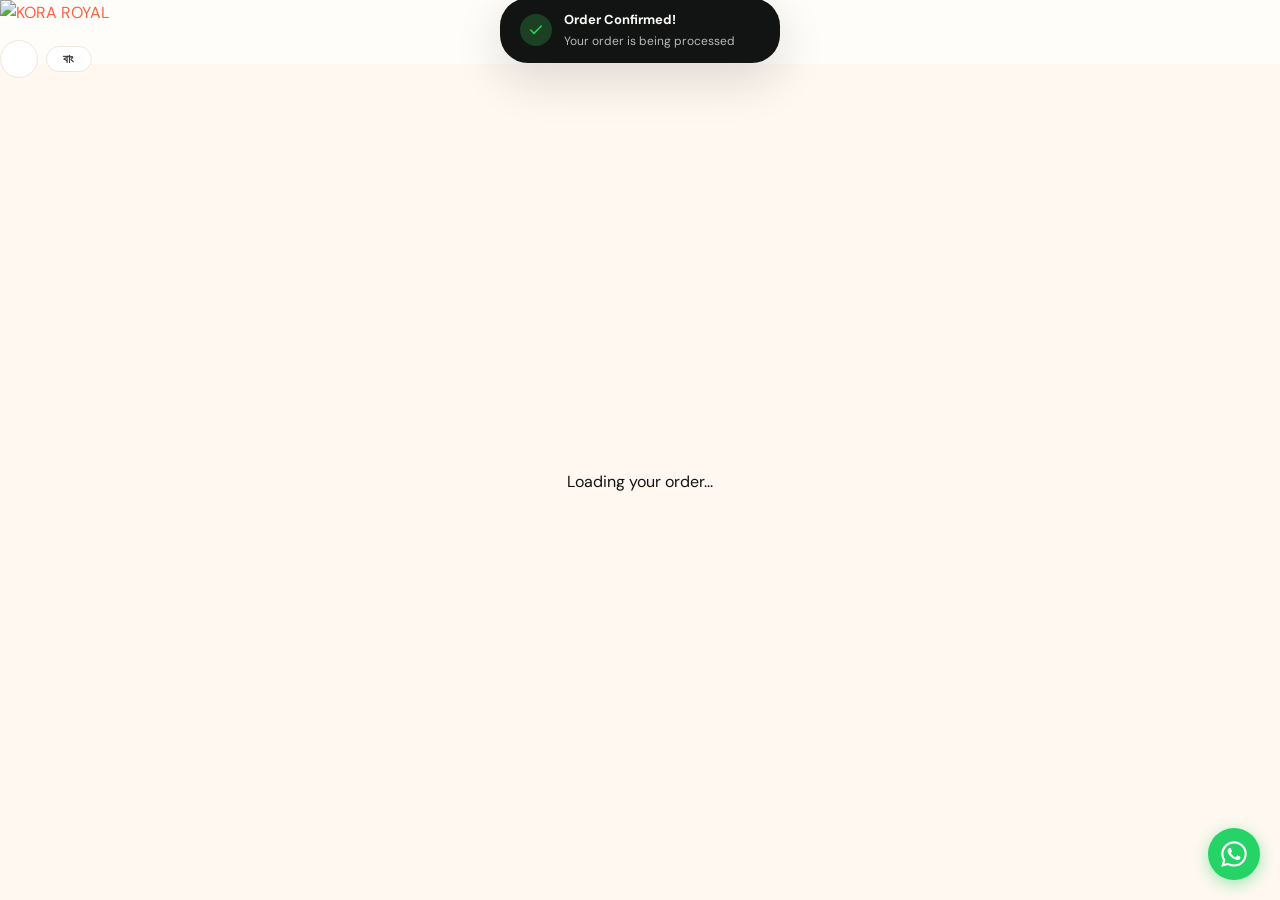
==== commit 7ee4bd7f: "Add files via upload" ====
--- a/success.html
+++ b/success.html
@@ -1,552 +1,466 @@
-<!DOCTYPE html>
+  <!DOCTYPE html>
 <html lang="en" data-theme="light" data-lang="en">
 <head>
+  <script src="https://cdnjs.cloudflare.com/ajax/libs/jspdf/2.5.1/jspdf.umd.min.js"></script>
   <meta charset="UTF-8" />
   <meta name="viewport" content="width=device-width, initial-scale=1.0" />
-  <title>Order Confirmed — KORA ROYAL</title>
-
-  <!-- Google Fonts -->
+
+  <title>Order Confirmed — KORA ROYAL | Thank You!</title>
+  <meta name="description" content="Your KORA ROYAL order has been confirmed. Track your order status and get delivery updates." />
+  <meta name="robots" content="noindex, nofollow" />
+
+  <meta property="og:type" content="website" />
+  <meta property="og:title" content="Order Confirmed — KORA ROYAL" />
+  <meta property="og:description" content="Your KORA ROYAL order is confirmed. We will contact you soon for delivery." />
+  <meta property="og:image" content="https://res.cloudinary.com/dvvgofrhs/image/upload/v1776146557/Picsart_26-04-14_11-59-56-382_ueiofu.png" />
+  <meta property="og:site_name" content="KORA ROYAL" />
+
   <link rel="preconnect" href="https://fonts.googleapis.com" />
   <link rel="preconnect" href="https://fonts.gstatic.com" crossorigin />
   <link href="https://fonts.googleapis.com/css2?family=Outfit:wght@300;400;500;600;700;800&family=DM+Sans:ital,opsz,wght@0,9..40,300;0,9..40,400;0,9..40,500;0,9..40,600;1,9..40,400&display=swap" rel="stylesheet" />
 
-  <!-- Lucide Icons -->
   <script src="https://unpkg.com/lucide@latest/dist/umd/lucide.js"></script>
-
-  <!-- Main CSS -->
   <link rel="stylesheet" href="css/style.css" />
 
-  <!-- Extra success-page styles -->
-  <style id="success-extra">
-    .kr-success-meta-row {
-      display:flex; align-items:flex-start; gap:var(--space-3);
-      padding:var(--space-3) 0;
-      border-bottom:1px solid var(--border-subtle);
-      font-size:0.9rem;
-    }
-    .kr-success-meta-row:last-child { border-bottom:none; }
-    .kr-success-meta-label {
-      min-width:120px; font-weight:600; color:var(--text-muted); font-size:0.8125rem;
-    }
-    .kr-success-meta-val { color:var(--text-primary); flex:1; }
-    .kr-success-section-title {
-      font-family:var(--font-en-heading); font-size:1rem; font-weight:700;
-      color:var(--text-primary); margin-bottom:var(--space-4);
-      display:flex; align-items:center; gap:var(--space-2);
-    }
-    .kr-success-section-title svg { color:var(--brand-coral); }
-    .kr-delivery-estimate {
-      display:inline-flex; align-items:center; gap:var(--space-2);
-      background:rgba(52,199,89,0.1); color:#1E8B3A;
-      border:1px solid rgba(52,199,89,0.25);
-      border-radius:var(--radius-full);
-      padding:var(--space-2) var(--space-4);
-      font-size:0.875rem; font-weight:600;
-      margin-bottom:var(--space-6);
-    }
-    [data-theme="dark"] .kr-delivery-estimate { color:#34C759; background:rgba(52,199,89,0.15); }
-    .kr-delivery-estimate svg { width:16px; height:16px; }
-    @keyframes spin { to { transform:rotate(360deg); } }
-    .kr-loading-state {
-      display:flex; flex-direction:column; align-items:center; justify-content:center;
-      min-height:60vh; gap:var(--space-4); color:var(--text-muted);
-    }
-    .kr-loading-spinner {
-      width:40px; height:40px; border:3px solid var(--border-subtle);
-      border-top-color:var(--brand-coral); border-radius:50%;
-      animation:spin 0.8s linear infinite;
-    }
-    .kr-success-actions { display:flex; flex-direction:column; gap:var(--space-3); margin-top:var(--space-6); }
-    .kr-nav-minimal {
-      display:flex; align-items:center; justify-content:space-between;
-      height:var(--navbar-h); padding:0 var(--space-6);
-      max-width:1160px; margin:0 auto;
-    }
-    .kr-step-connector { flex:1; height:2px; background:var(--border-subtle); margin-top:-18px; }
-    .kr-step-connector.done { background:#34C759; }
-  </style>
-
   <!-- GTM Head -->
-  <script>
-    (function(w,d,s,l,i){w[l]=w[l]||[];w[l].push({'gtm.start':
-    new Date().getTime(),event:'gtm.js'});var f=d.getElementsByTagName(s)[0],
-    j=d.createElement(s),dl=l!='dataLayer'?'&l='+l:'';j.async=true;j.src=
-    'https://www.googletagmanager.com/gtm.js?id='+i+dl;f.parentNode.insertBefore(j,f);
-    })(window,document,'script','dataLayer','GTM-MMBJVW59');
-  </script>
+  <script>(function(w,d,s,l,i){w[l]=w[l]||[];w[l].push({'gtm.start':new Date().getTime(),event:'gtm.js'});var f=d.getElementsByTagName(s)[0],j=d.createElement(s),dl=l!='dataLayer'?'&l='+l:'';j.async=true;j.src='https://www.googletagmanager.com/gtm.js?id='+i+dl;f.parentNode.insertBefore(j,f);})(window,document,'script','dataLayer','GTM-MMBJVW59');</script>
 </head>
 <body>
 
-  <!-- GTM noscript -->
-  <noscript>
-    <iframe src="https://www.googletagmanager.com/ns.html?id=GTM-MMBJVW59"
-      height="0" width="0" style="display:none;visibility:hidden"></iframe>
-  </noscript>
-
-  <!-- Confetti canvas -->
-  <div id="kr-confetti" aria-hidden="true"></div>
-
-  <!-- ===== MINIMAL NAVBAR ===== -->
-  <nav id="kr-navbar" role="navigation">
-    <div class="kr-nav-minimal">
-      <a href="index.html" class="kr-nav-logo" aria-label="Back to KORA ROYAL">
-        <img src="" alt="KORA ROYAL" class="kr-logo-light" id="krLogoLight" style="height:44px;width:auto;" />
-        <img src="" alt="KORA ROYAL" class="kr-logo-dark" id="krLogoDark" style="height:44px;width:auto;" />
-      </a>
-      <div style="display:flex;align-items:center;gap:var(--space-3);">
-        <button class="kr-btn-icon" id="krThemeToggle" aria-label="Toggle theme">
-          <i data-lucide="sun"  class="icon-light" style="width:18px;height:18px;"></i>
-          <i data-lucide="moon" class="icon-dark"  style="width:18px;height:18px;display:none;"></i>
-        </button>
-        <button class="kr-lang-toggle" id="krLangToggle">EN</button>
+<!-- GTM noscript -->
+<noscript><iframe src="https://www.googletagmanager.com/ns.html?id=GTM-MMBJVW59" height="0" width="0" style="display:none;visibility:hidden"></iframe></noscript>
+
+<!-- Confetti -->
+<div id="kr-confetti" aria-hidden="true"></div>
+
+<!-- ===== MINIMAL NAVBAR ===== -->
+<nav id="kr-navbar" role="navigation">
+  <div class="kr-nav-minimal">
+    <a href="index.html" class="kr-nav-logo" aria-label="Back to KORA ROYAL">
+      <img src="" alt="KORA ROYAL" class="kr-logo-light" id="krLogoLight" style="height:40px;width:auto;" />
+      <img src="" alt="KORA ROYAL" class="kr-logo-dark"  id="krLogoDark"  style="height:40px;width:auto;" />
+    </a>
+    <div style="display:flex;align-items:center;gap:var(--space-2);">
+      <button class="kr-btn-icon" id="krThemeToggle" aria-label="Toggle theme">
+        <i data-lucide="sun"  class="icon-light" style="width:16px;height:16px;"></i>
+        <i data-lucide="moon" class="icon-dark"  style="width:16px;height:16px;display:none;"></i>
+      </button>
+      <button class="kr-lang-toggle" id="krLangToggle">বাং</button>
+    </div>
+  </div>
+</nav>  
+
+<!-- ===== DYNAMIC ISLAND ===== -->
+<div id="kr-island" role="alert" aria-live="polite">
+  <div class="kr-island-icon kr-island-icon--success" id="krIslandIcon">
+    <svg xmlns="http://www.w3.org/2000/svg" width="15" height="15" viewBox="0 0 24 24" fill="none" stroke="currentColor" stroke-width="2.5" stroke-linecap="round" stroke-linejoin="round"><polyline points="20 6 9 17 4 12"/></svg>
+  </div>
+  <div class="kr-island-content">
+    <div class="kr-island-title" id="krIslandTitle">Order Confirmed!</div>
+    <div class="kr-island-body"  id="krIslandBody">Your order is being processed</div>
+  </div>
+</div>
+
+<!-- ===== MAIN ===== -->
+<main id="main-content">
+  <div class="kr-success-wrap" id="krSuccessWrap">
+
+    <!-- Loading state -->
+    <div class="kr-loading-state" id="krLoadingState">
+      <div class="kr-loading-spinner"></div>
+      <span data-en="Loading your order..." data-bn="আপনার অর্ডার লোড হচ্ছে...">Loading your order...</span>
+    </div>
+
+    <!-- Success card (hidden until data loads) -->
+    <div class="container" style="width:100%;" id="krSuccessContent" hidden>
+      <div class="kr-success-card" style="margin:0 auto;">
+
+        <!-- Checkmark -->
+        <div class="kr-checkmark-wrap">
+          <svg viewBox="0 0 52 52" xmlns="http://www.w3.org/2000/svg">
+            <circle class="kr-checkmark-circle" cx="26" cy="26" r="24"/>
+            <path   class="kr-checkmark-check"  d="M14 27 l9 9 l15-15"/>
+          </svg>
+        </div>
+
+        <!-- Title -->
+        <h1 class="kr-success-title" data-en="Order Received!" data-bn="অর্ডার গ্রহণ করা হয়েছে!">Order Received!</h1>
+        <p class="kr-success-subtitle" data-en="Your order has been saved securely." data-bn="আপনার অর্ডারটি নিরাপদভাবে সংরক্ষিত হয়েছে।">Your order has been saved securely.</p>
+
+        <!-- Order ID badge -->
+        
+<!-- ============ CSS ============ -->
+<style>
+  .kr-order-id-badge {
+    position: relative;
+    display: inline-flex;
+    align-items: center;
+  }
+  
+  .copy-tooltip {
+    position: absolute;
+    bottom: calc(100% + 10px);
+    left: 50%;
+    transform: translateX(-50%) scale(0.8);
+    background: #1a1a1a;
+    color: #ffffff;
+    padding: 7px 14px;
+    border-radius: 8px;
+    font-size: 12.5px;
+    font-weight: 500;
+    white-space: nowrap;
+    display: flex;
+    align-items: center;
+    gap: 6px;
+    opacity: 0;
+    visibility: hidden;
+    transition: all 0.25s ease;
+    pointer-events: none;
+    box-shadow: 0 4px 15px rgba(0, 0, 0, 0.3);
+    z-index: 9999;
+  }
+  
+  .copy-tooltip.show {
+    opacity: 1;
+    visibility: visible;
+    transform: translateX(-50%) scale(1);
+  }
+  
+  .copy-tooltip-arrow {
+    position: absolute;
+    bottom: -5px;
+    left: 50%;
+    width: 10px;
+    height: 10px;
+    background: #1a1a1a;
+    border-radius: 0 0 2px 0;
+    transform: translateX(-50%) rotate(45deg);
+  }
+</style>
+
+
+<!-- ============ HTML ============ -->
+<div class="kr-order-id-badge">
+  
+  <svg id="copyOrderIcon" style="cursor:pointer;" xmlns="http://www.w3.org/2000/svg" width="13" height="13" viewBox="0 0 24 24" fill="none" stroke="currentColor" stroke-width="2" stroke-linecap="round" stroke-linejoin="round">
+    <rect x="9" y="9" width="13" height="13" rx="2" />
+    <path d="M5 15H4a2 2 0 0 1-2-2V4a2 2 0 0 1 2-2h9a2 2 0 0 1 2 2v1" />
+  </svg>
+  
+  <span id="krDisplayOrderId">KR-...</span>
+  
+  <!-- Tooltip -->
+  <div id="copyTooltip" class="copy-tooltip">
+    <svg width="12" height="12" viewBox="0 0 24 24" fill="none" stroke="#4ade80" stroke-width="3" stroke-linecap="round" stroke-linejoin="round">
+      <path d="M20 6L9 17l-5-5" />
+    </svg>
+    <span>Order ID copied</span>
+    <div class="copy-tooltip-arrow"></div>
+  </div>
+  
+</div>
+
+
+<!-- ============ JavaScript ============ -->
+<script>
+  document.getElementById('copyOrderIcon').addEventListener('click', function() {
+    var orderId = document.getElementById('krDisplayOrderId').innerText;
+    var tooltip = document.getElementById('copyTooltip');
+    
+    navigator.clipboard.writeText(orderId).then(function() {
+      tooltip.classList.add('show');
+      setTimeout(function() {
+        tooltip.classList.remove('show');
+      }, 2500);
+    });
+  });
+</script> 
+
+        <!-- Delivery estimate -->
+        <div class="kr-delivery-estimate" id="krDeliveryEstimate">
+          <i data-lucide="truck" style="width:15px;height:15px;"></i>
+          <span id="krDeliveryEstText" data-en="Estimated delivery: 3-5 working days" data-bn="আনুমানিক ডেলিভারি: ৩-৫ কার্যদিবস">Estimated delivery: 3-5 working days</span>
+        </div>
+
+        <!-- Order Steps -->
+        <div class="kr-order-steps" id="krOrderSteps">
+          <div class="kr-order-step is-done">
+            <div class="kr-order-step-dot">
+              <svg xmlns="http://www.w3.org/2000/svg" width="15" height="15" viewBox="0 0 24 24" fill="none" stroke="currentColor" stroke-width="2.5" stroke-linecap="round" stroke-linejoin="round"><polyline points="20 6 9 17 4 12"/></svg>
+            </div>
+            <div class="kr-order-step-label" data-en="Ordered" data-bn="অর্ডার">Ordered</div>
+          </div>
+          <div class="kr-step-connector done"></div>
+          <div class="kr-order-step is-active">
+            <div class="kr-order-step-dot">
+              <svg xmlns="http://www.w3.org/2000/svg" width="15" height="15" viewBox="0 0 24 24" fill="none" stroke="currentColor" stroke-width="2.5" stroke-linecap="round" stroke-linejoin="round"><circle cx="12" cy="12" r="10"/><polyline points="12 6 12 12 16 14"/></svg>
+            </div>
+            <div class="kr-order-step-label" data-en="Confirmed" data-bn="নিশ্চিত">Confirmed</div>
+          </div>
+          <div class="kr-step-connector"></div>
+          <div class="kr-order-step">
+            <div class="kr-order-step-dot">
+              <svg xmlns="http://www.w3.org/2000/svg" width="15" height="15" viewBox="0 0 24 24" fill="none" stroke="currentColor" stroke-width="2.5" stroke-linecap="round" stroke-linejoin="round"><rect x="2" y="7" width="20" height="14" rx="2"/><path d="M16 3L12 7L8 3"/></svg>
+            </div>
+            <div class="kr-order-step-label" data-en="Packing" data-bn="প্যাকিং">Packing</div>
+          </div>
+          <div class="kr-step-connector"></div>
+          <div class="kr-order-step">
+            <div class="kr-order-step-dot">
+              <svg xmlns="http://www.w3.org/2000/svg" width="15" height="15" viewBox="0 0 24 24" fill="none" stroke="currentColor" stroke-width="2.5" stroke-linecap="round" stroke-linejoin="round"><rect x="1" y="3" width="15" height="13"/><polygon points="16 8 20 8 23 11 23 16 16 16 16 8"/><circle cx="5.5" cy="18.5" r="2.5"/><circle cx="18.5" cy="18.5" r="2.5"/></svg>
+            </div>
+            <div class="kr-order-step-label" data-en="Shipped" data-bn="শিপড">Shipped</div>
+          </div>
+          <div class="kr-step-connector"></div>
+          <div class="kr-order-step">
+            <div class="kr-order-step-dot">
+              <svg xmlns="http://www.w3.org/2000/svg" width="15" height="15" viewBox="0 0 24 24" fill="none" stroke="currentColor" stroke-width="2.5" stroke-linecap="round" stroke-linejoin="round"><path d="M3 9l9-7 9 7v11a2 2 0 0 1-2 2H5a2 2 0 0 1-2-2z"/><polyline points="9 22 9 12 15 12 15 22"/></svg>
+            </div>
+            <div class="kr-order-step-label" data-en="Delivered" data-bn="ডেলিভারি">Delivered</div>
+          </div>
+        </div>
+
+        <!-- Order Details -->
+        <div style="text-align:left;margin-top:var(--space-6);">
+
+          <!-- Products -->
+          <div style="margin-bottom:var(--space-6);">
+            <div class="kr-success-section-title">
+              <svg xmlns="http://www.w3.org/2000/svg" width="16" height="16" viewBox="0 0 24 24" fill="none" stroke="currentColor" stroke-width="2" stroke-linecap="round" stroke-linejoin="round"><path d="M6 2L3 6v14a2 2 0 002 2h14a2 2 0 002-2V6l-3-4z"/><line x1="3" y1="6" x2="21" y2="6"/><path d="M16 10a4 4 0 01-8 0"/></svg>
+              <span data-en="Products Ordered" data-bn="অর্ডারকৃত পণ্য">Products Ordered</span>
+            </div>
+            <div class="kr-summary-items" id="krSuccessItems" style="margin-bottom:0;"></div>
+          </div>
+
+          <!-- Totals -->
+          <div style="margin-bottom:var(--space-6);">
+            <div class="kr-success-section-title">
+              <svg xmlns="http://www.w3.org/2000/svg" width="16" height="16" viewBox="0 0 24 24" fill="none" stroke="currentColor" stroke-width="2" stroke-linecap="round" stroke-linejoin="round"><line x1="12" y1="1" x2="12" y2="23"/><path d="M17 5H9.5a3.5 3.5 0 0 0 0 7h5a3.5 3.5 0 0 1 0 7H6"/></svg>
+              <span data-en="Payment Summary" data-bn="পেমেন্ট সামারি">Payment Summary</span>
+            </div>
+            <div class="kr-summary-totals" id="krSuccessTotals"></div>
+          </div>
+
+          <!-- Customer -->
+          <div style="margin-bottom:var(--space-6);">
+            <div class="kr-success-section-title">
+              <svg xmlns="http://www.w3.org/2000/svg" width="16" height="16" viewBox="0 0 24 24" fill="none" stroke="currentColor" stroke-width="2" stroke-linecap="round" stroke-linejoin="round"><path d="M20 21v-2a4 4 0 0 0-4-4H8a4 4 0 0 0-4 4v2"/><circle cx="12" cy="7" r="4"/></svg>
+              <span data-en="Delivery Info" data-bn="ডেলিভারি তথ্য">Delivery Info</span>
+            </div>
+            <div id="krSuccessCustomer"></div>
+          </div>
+
+        </div>
+
+        <!-- Cancel Order (5 min window) -->
+        <div id="krCancelZone" style="margin-bottom:var(--space-4);display:none;">
+          <!-- Active cancel button -->
+          <div id="krCancelActive">
+            <button id="krCancelBtn" type="button" style="
+              width:100%;padding:0.75rem 1rem;
+              background:transparent;
+              border:1.5px solid rgba(255,96,68,0.4);
+              border-radius:var(--radius-md);
+              color:var(--brand-coral);
+              font-family:'DM Sans',sans-serif;font-size:0.875rem;font-weight:600;
+              cursor:pointer;display:flex;align-items:center;justify-content:center;gap:8px;
+              transition:all 0.2s;
+            ">
+              <svg xmlns="http://www.w3.org/2000/svg" width="16" height="16" fill="none" viewBox="0 0 24 24" stroke="currentColor" stroke-width="2"><circle cx="12" cy="12" r="10"/><line x1="15" y1="9" x2="9" y2="15"/><line x1="9" y1="9" x2="15" y2="15"/></svg>
+              <span data-en="Cancel Order" data-bn="অর্ডার বাতিল করুন">Cancel Order</span>
+              <span id="krCancelTimer" style="
+                background:rgba(255,96,68,0.1);
+                border:1px solid rgba(255,96,68,0.25);
+                border-radius:999px;padding:2px 8px;
+                font-size:0.75rem;font-weight:700;
+                font-family:'Outfit',sans-serif;
+              ">5:00</span>
+            </button>
+          </div>
+          <!-- Expired state -->
+          <div id="krCancelExpired" style="display:none;">
+            <div style="
+              width:100%;padding:0.7rem 1rem;
+              background:rgba(0,0,0,0.03);
+              border:1.5px solid var(--border-subtle);
+              border-radius:var(--radius-md);
+              font-size:0.8125rem;color:var(--text-muted);
+              display:flex;align-items:center;justify-content:center;gap:8px;
+            ">
+              <svg xmlns="http://www.w3.org/2000/svg" width="15" height="15" fill="none" viewBox="0 0 24 24" stroke="currentColor" stroke-width="2"><circle cx="12" cy="12" r="10"/><polyline points="12 6 12 12 16 14"/></svg>
+              <span data-en="Cancel window expired. Contact WhatsApp to cancel." data-bn="বাতিলের সময় শেষ। বাতিল করতে WhatsApp এ যোগাযোগ করুন।">Cancel window expired. Contact WhatsApp to cancel.</span>
+            </div>
+          </div>
+        </div>
+
+        <!-- Cancel Confirmation Modal -->
+        <div id="krCancelModal" style="
+          display:none;position:fixed;inset:0;z-index:1000;
+          background:rgba(0,0,0,0.5);backdrop-filter:blur(4px);
+          align-items:center;justify-content:center;padding:1rem;
+        ">
+          <div style="
+            background:var(--bg-card);border-radius:var(--radius-xl);
+            border:1px solid var(--border-subtle);
+            padding:2rem 1.5rem;max-width:380px;width:100%;
+            box-shadow:0 16px 48px rgba(0,0,0,0.2);
+            animation:krModalIn 0.25s cubic-bezier(0.34,1.56,0.64,1) both;
+          ">
+            <style>
+              @keyframes krModalIn { from{transform:scale(0.85);opacity:0} to{transform:scale(1);opacity:1} }
+              .kr-cancel-reason {
+                display:flex;align-items:center;gap:10px;padding:10px 12px;
+                border:1.5px solid var(--border-subtle);border-radius:var(--radius-md);
+                cursor:pointer;margin-bottom:8px;transition:all 0.15s;
+                font-size:0.875rem;color:var(--text-secondary);background:var(--bg-body);
+              }
+              .kr-cancel-reason:hover,.kr-cancel-reason.selected {
+                border-color:var(--brand-coral);background:rgba(255,96,68,0.05);color:var(--brand-coral);
+              }
+              .kr-cancel-reason input[type=radio] { display:none; }
+              .kr-reason-dot {
+                width:16px;height:16px;border-radius:50%;
+                border:2px solid var(--border-input);flex-shrink:0;
+                display:flex;align-items:center;justify-content:center;transition:all 0.15s;
+              }
+              .kr-cancel-reason.selected .kr-reason-dot {
+                border-color:var(--brand-coral);background:var(--brand-coral);
+              }
+              .kr-cancel-reason.selected .kr-reason-dot::after {
+                content:'';width:6px;height:6px;border-radius:50%;background:#fff;
+              }
+            </style>
+
+            <!-- Modal header -->
+            <div style="text-align:center;margin-bottom:1.25rem;">
+              <div style="width:48px;height:48px;border-radius:50%;background:rgba(255,96,68,0.1);border:2px solid rgba(255,96,68,0.2);display:flex;align-items:center;justify-content:center;margin:0 auto 0.875rem;">
+                <svg xmlns="http://www.w3.org/2000/svg" width="22" height="22" fill="none" viewBox="0 0 24 24" stroke="#FF6044" stroke-width="2"><circle cx="12" cy="12" r="10"/><line x1="15" y1="9" x2="9" y2="15"/><line x1="9" y1="9" x2="15" y2="15"/></svg>
+              </div>
+              <div style="font-family:'Outfit',sans-serif;font-size:1.125rem;font-weight:700;color:var(--text-primary);margin-bottom:4px;" data-en="Cancel Order?" data-bn="অর্ডার বাতিল করবেন?">Cancel Order?</div>
+              <div id="krModalTimer" style="font-size:0.8rem;color:var(--text-muted);" data-en="You have time left to cancel" data-bn="বাতিল করার সময় বাকি আছে">You have time left to cancel</div>
+            </div>
+
+            <!-- Reasons -->
+            <div style="margin-bottom:1rem;">
+              <div style="font-size:0.8125rem;font-weight:600;color:var(--text-secondary);margin-bottom:0.625rem;" data-en="Why are you cancelling?" data-bn="কেন বাতিল করছেন?">Why are you cancelling?</div>
+
+              <label class="kr-cancel-reason" id="reason_mistake">
+                <input type="radio" name="cancelReason" value="Ordered by mistake" />
+                <span class="kr-reason-dot"></span>
+                <span data-en="Ordered by mistake" data-bn="ভুলে অর্ডার হয়েছে">Ordered by mistake</span>
+              </label>
+              <label class="kr-cancel-reason" id="reason_change_mind">
+                <input type="radio" name="cancelReason" value="Changed my mind" />
+                <span class="kr-reason-dot"></span>
+                <span data-en="Changed my mind" data-bn="মন পরিবর্তন হয়েছে">Changed my mind</span>
+              </label>
+              <label class="kr-cancel-reason" id="reason_wrong_item">
+                <input type="radio" name="cancelReason" value="Wrong item/size/color selected" />
+                <span class="kr-reason-dot"></span>
+                <span data-en="Wrong item / size / color" data-bn="ভুল পণ্য/সাইজ/রং বেছেছি">Wrong item / size / color</span>
+              </label>
+              <label class="kr-cancel-reason" id="reason_found_cheaper">
+                <input type="radio" name="cancelReason" value="Found a better price elsewhere" />
+                <span class="kr-reason-dot"></span>
+                <span data-en="Found cheaper elsewhere" data-bn="অন্য জায়গায় কম দামে পেয়েছি">Found cheaper elsewhere</span>
+              </label>
+              <label class="kr-cancel-reason" id="reason_other">
+                <input type="radio" name="cancelReason" value="Other" />
+                <span class="kr-reason-dot"></span>
+                <span data-en="Other reason" data-bn="অন্য কারণ">Other reason</span>
+              </label>
+
+              <!-- Other note -->
+              <div id="krOtherNote" style="display:none;margin-top:8px;">
+                <textarea id="krCancelNote"
+                  placeholder="Please describe your reason..."
+                  rows="3"
+                  style="width:100%;padding:10px 12px;border:1.5px solid var(--border-input);border-radius:var(--radius-md);background:var(--bg-body);color:var(--text-primary);font-family:'DM Sans',sans-serif;font-size:0.875rem;outline:none;resize:none;transition:border-color 0.2s;"
+                  onfocus="this.style.borderColor='var(--brand-coral)'"
+                  onblur="this.style.borderColor='var(--border-input)'"
+                ></textarea>
+              </div>
+            </div>
+
+            <!-- Modal buttons -->
+            <div style="display:flex;gap:8px;">
+              <button id="krCancelDismiss" type="button" style="
+                flex:1;padding:0.7rem;border:1.5px solid var(--border-subtle);
+                border-radius:var(--radius-md);background:transparent;
+                color:var(--text-secondary);font-family:'DM Sans',sans-serif;
+                font-size:0.875rem;font-weight:500;cursor:pointer;transition:all 0.2s;
+              " data-en="Keep Order" data-bn="রাখুন">Keep Order</button>
+              <button id="krCancelConfirm" type="button" style="
+                flex:1;padding:0.7rem;border:none;
+                border-radius:var(--radius-md);background:var(--brand-coral);
+                color:#fff;font-family:'Outfit',sans-serif;
+                font-size:0.875rem;font-weight:600;cursor:pointer;transition:all 0.2s;
+                display:flex;align-items:center;justify-content:center;gap:6px;
+              ">
+                <svg xmlns="http://www.w3.org/2000/svg" width="15" height="15" fill="none" viewBox="0 0 24 24" stroke="currentColor" stroke-width="2.5"><polyline points="20 6 9 17 4 12"/></svg>
+                <span data-en="Yes, Cancel" data-bn="হ্যাঁ, বাতিল করুন">Yes, Cancel</span>
+              </button>
+            </div>
+          </div>
+        </div>
+
+        <!-- Action buttons -->
+
+        <div class="kr-success-actions">
+
+          <button onclick="downloadSuccessInvoice()" class="kr-btn kr-btn--full" style="background: var(--brand-butter); color: var(--text-primary); font-weight: 700; gap:8px; display:flex; align-items:center; justify-content:center; width:100%; border:none; height:46px; border-radius:var(--radius-md); font-family:'Outfit',sans-serif; font-size:0.875rem; margin-bottom:10px; cursor:pointer;" type="button">
+            <svg xmlns="http://www.w3.org/2000/svg" width="20" height="20" viewBox="0 0 24 24" fill="none" stroke="currentColor" stroke-width="2" stroke-linecap="round" stroke-linejoin="round"><path d="M14 2H6a2 2 0 0 0-2 2v16a2 2 0 0 0 2 2h12a2 2 0 0 0 2-2V8z"/><polyline points="14 2 14 8 20 8"/><line x1="16" y1="13" x2="8" y2="13"/><line x1="16" y1="17" x2="8" y2="17"/><polyline points="10 9 9 9 8 9"/></svg>
+            <span data-en="Download Invoice 📄" data-bn="ইনভয়েস ডাউনলোড 📄">Download Invoice 📄</span>
+          </button>
+
+          <a href="https://wa.me/8801935158745" target="_blank" rel="noopener" class="kr-btn kr-btn--wa kr-btn--full" id="krSuccessWA">
+
+              <svg xmlns="http://www.w3.org/2000/svg" fill="none" viewBox="0 0 24 24" height="24" width="24">
+    <path fill="#ffffff" fill-rule="evenodd" d="M20.3333 3.6578c-1.0872 -1.08775 -2.37885 -1.94975 -3.8006 -2.5363C15.111 0.53495 13.58725 0.2354 12.0493 0.24005 5.59495 0.24005 0.3408 5.468 0.33815 11.895c-0.00285 2.0465 0.53665 4.05725 1.56345 5.8275L0.24 23.76l6.20815 -1.62065c1.71835 0.93095 3.64205 1.41815 5.5965 1.4175h0.0047c6.4538 0 11.7075 -5.22845 11.7106 -11.655 0.0039 -1.53265 -0.297 -3.05085 -0.8853 -4.4662 -0.5883 -1.4153 -1.45215 -2.6995 -2.54135 -3.77785ZM12.04935 21.5897h-0.0042c-1.74225 0.0005 -3.45285 -0.46575 -4.9539 -1.35035l-0.35545 -0.21 -3.6839 0.9618 0.9833 -3.5747 -0.2315 -0.3675C2.8295 15.5066 2.31335 13.7193 2.3153 11.895c0 -5.34075 4.36855 -9.6862 9.7377 -9.6862 2.57565 -0.0046 5.04765 1.01405 6.8723 2.8319 1.82465 1.81785 2.8525 4.286 2.8575 6.86165 -0.00205 5.34135 -4.3685 9.68735 -9.73345 9.68735Zm5.3387 -7.255c-0.29245 -0.14595 -1.7325 -0.8505 -1.9992 -0.9476 -0.2667 -0.09715 -0.46355 -0.146 -0.65835 0.14595 -0.19475 0.29185 -0.756 0.945 -0.9266 1.14185 -0.17065 0.1969 -0.3413 0.2184 -0.63375 0.07245 -0.29235 -0.1459 -1.2358 -0.4531 -2.3535 -1.4453 -0.86995 -0.7723 -1.45685 -1.72565 -1.6275 -2.01705 -0.17065 -0.2914 -0.0184 -0.4494 0.12805 -0.5943 0.1318 -0.1307 0.29245 -0.3402 0.43895 -0.5103 0.14645 -0.17015 0.1953 -0.29195 0.2924 -0.48615 0.09715 -0.19425 0.0488 -0.3644 -0.02415 -0.50975 -0.07295 -0.14545 -0.65835 -1.57925 -0.90195 -2.1625 -0.23785 -0.56805 -0.4788 -0.4909 -0.65835 -0.4998 -0.17065 -0.0084 -0.36745 -0.0105 -0.56125 -0.0105 -0.14805 0.00385 -0.29375 0.03825 -0.428 0.1009 -0.13425 0.06265 -0.25405 0.1524 -0.35215 0.26345 -0.2682 0.2919 -1.02425 0.9975 -1.02425 2.4297s1.05005 2.8182 1.1949 3.0124c0.14495 0.1943 2.06325 3.13585 4.9985 4.3974 0.54505 0.23345 1.102 0.43815 1.6685 0.6132 0.70085 0.22155 1.33875 0.1906 1.8427 0.11555 0.5623 -0.0835 1.73255 -0.7046 1.9756 -1.38495 0.2431 -0.6804 0.2436 -1.26315 0.17065 -1.38445 -0.073 -0.1213 -0.2683 -0.19475 -0.56125 -0.3402Z" clip-rule="evenodd" stroke-width="0.5"></path>
+  </svg>
+
+            <span data-en="Contact Support on WhatsApp" data-bn="হোয়াটসঅ্যাপে সাপোর্টে যোগাযোগ করুন">Contact Support on WhatsApp</span>
+
+          </a>
+
+          <a href="tel:+8801967002782" class="kr-btn kr-btn--full" style="background:#1a73e8;color:#fff;gap:8px;">
+            <svg xmlns="http://www.w3.org/2000/svg" width="20" height="20" viewBox="0 0 24 24" fill="none" stroke="#ffffff" stroke-width="2" stroke-linecap="round" stroke-linejoin="round"><path d="M22 16.92v3a2 2 0 0 1-2.18 2 19.79 19.79 0 0 1-8.63-3.07 19.5 19.5 0 0 1-6-6 19.79 19.79 0 0 1-3.07-8.67A2 2 0 0 1 4.11 2h3a2 2 0 0 1 2 1.72 12.84 12.84 0 0 0 .7 2.81 2 2 0 0 1-.45 2.11L8.09 9.91a16 16 0 0 0 6 6l1.27-1.27a2 2 0 0 1 2.11-.45 12.84 12.84 0 0 0 2.81.7A2 2 0 0 1 22 16.92z"/></svg>
+            <span data-en="Call for Any Issues" data-bn="সমস্যা হলে কল করুন">Call for Any Issues</span>
+          </a>
+
+          <a href="index.html" class="kr-btn kr-btn--secondary kr-btn--full">
+
+            <i data-lucide="arrow-left" style="width:17px;height:17px;"></i>
+
+            <span data-en="Continue Shopping" data-bn="কেনাকাটা চালিয়ে যান">Continue Shopping</span>
+
+          </a>
+
+        </div>
+
       </div>
     </div>
-  </nav>
-
-  <!-- ===== DYNAMIC ISLAND ===== -->
-  <div id="kr-island" role="alert" aria-live="polite">
-    <div class="kr-island-icon kr-island-icon--success" id="krIslandIcon">
-      <svg xmlns="http://www.w3.org/2000/svg" width="16" height="16" viewBox="0 0 24 24" fill="none" stroke="currentColor" stroke-width="2.5" stroke-linecap="round" stroke-linejoin="round"><polyline points="20 6 9 17 4 12"/></svg>
-    </div>
-    <div class="kr-island-content">
-      <div class="kr-island-title" id="krIslandTitle">Order Confirmed!</div>
-      <div class="kr-island-body"  id="krIslandBody">Your order is being processed</div>
-    </div>
+
   </div>
-
-  <!-- ===== MAIN ===== -->
-  <main id="main-content">
-    <div class="kr-success-wrap" id="krSuccessWrap">
-
-      <!-- Loading state -->
-      <div class="kr-loading-state" id="krLoadingState">
-        <div class="kr-loading-spinner"></div>
-        <span data-en="Loading your order..." data-bn="আপনার অর্ডার লোড হচ্ছে...">Loading your order...</span>
-      </div>
-
-      <!-- Success card (hidden until data loads) -->
-      <div class="container" style="width:100%;" id="krSuccessContent" hidden>
-        <div class="kr-success-card" style="margin:0 auto;">
-
-          <!-- Checkmark SVG -->
-          <div class="kr-checkmark-wrap">
-            <svg viewBox="0 0 52 52" xmlns="http://www.w3.org/2000/svg">
-              <circle class="kr-checkmark-circle" cx="26" cy="26" r="24"/>
-              <path  class="kr-checkmark-check" d="M14 27 l9 9 l15-15"/>
-            </svg>
-          </div>
-
-          <!-- Title -->
-          <h1 class="kr-success-title" data-en="Order Confirmed!" data-bn="অর্ডার নিশ্চিত হয়েছে!">Order Confirmed!</h1>
-          <p class="kr-success-subtitle" data-en="Thank you for shopping with KORA ROYAL. We'll contact you soon." data-bn="করা রয়্যালে কেনাকাটার জন্য ধন্যবাদ। আমরা শীঘ্রই যোগাযোগ করব।">Thank you for shopping with KORA ROYAL. We'll contact you soon.</p>
-
-          <!-- Order ID badge -->
-          <div class="kr-order-id-badge">
-            <svg xmlns="http://www.w3.org/2000/svg" width="14" height="14" viewBox="0 0 24 24" fill="none" stroke="currentColor" stroke-width="2" stroke-linecap="round" stroke-linejoin="round"><rect x="9" y="9" width="13" height="13" rx="2"/><path d="M5 15H4a2 2 0 0 1-2-2V4a2 2 0 0 1 2-2h9a2 2 0 0 1 2 2v1"/></svg>
-            <span id="krDisplayOrderId">KR-...</span>
-          </div>
-
-          <!-- Delivery estimate -->
-          <div class="kr-delivery-estimate" id="krDeliveryEstimate">
-            <i data-lucide="truck" style="width:16px;height:16px;"></i>
-            <span id="krDeliveryEstText" data-en="Estimated delivery: 3-5 working days" data-bn="আনুমানিক ডেলিভারি: ৩-৫ কার্যদিবস">Estimated delivery: 3-5 working days</span>
-          </div>
-
-          <!-- Order steps -->
-          <div class="kr-order-steps" id="krOrderSteps">
-            <div class="kr-order-step is-done">
-              <div class="kr-order-step-dot">
-                <svg xmlns="http://www.w3.org/2000/svg" width="16" height="16" viewBox="0 0 24 24" fill="none" stroke="currentColor" stroke-width="2.5" stroke-linecap="round" stroke-linejoin="round"><polyline points="20 6 9 17 4 12"/></svg>
-              </div>
-              <div class="kr-order-step-label" data-en="Ordered" data-bn="অর্ডার">Ordered</div>
-            </div>
-            <div class="kr-step-connector done"></div>
-            <div class="kr-order-step is-active">
-              <div class="kr-order-step-dot">
-                <svg xmlns="http://www.w3.org/2000/svg" width="16" height="16" viewBox="0 0 24 24" fill="none" stroke="currentColor" stroke-width="2.5" stroke-linecap="round" stroke-linejoin="round"><circle cx="12" cy="12" r="10"/><polyline points="12 6 12 12 16 14"/></svg>
-              </div>
-              <div class="kr-order-step-label" data-en="Confirmed" data-bn="নিশ্চিত">Confirmed</div>
-            </div>
-            <div class="kr-step-connector"></div>
-            <div class="kr-order-step">
-              <div class="kr-order-step-dot">
-                <svg xmlns="http://www.w3.org/2000/svg" width="16" height="16" viewBox="0 0 24 24" fill="none" stroke="currentColor" stroke-width="2.5" stroke-linecap="round" stroke-linejoin="round"><rect x="2" y="7" width="20" height="14" rx="2"/><path d="M16 3L12 7L8 3"/></svg>
-              </div>
-              <div class="kr-order-step-label" data-en="Packing" data-bn="প্যাকিং">Packing</div>
-            </div>
-            <div class="kr-step-connector"></div>
-            <div class="kr-order-step">
-              <div class="kr-order-step-dot">
-                <svg xmlns="http://www.w3.org/2000/svg" width="16" height="16" viewBox="0 0 24 24" fill="none" stroke="currentColor" stroke-width="2.5" stroke-linecap="round" stroke-linejoin="round"><rect x="1" y="3" width="15" height="13"/><polygon points="16 8 20 8 23 11 23 16 16 16 16 8"/><circle cx="5.5" cy="18.5" r="2.5"/><circle cx="18.5" cy="18.5" r="2.5"/></svg>
-              </div>
-              <div class="kr-order-step-label" data-en="Shipped" data-bn="শিপড">Shipped</div>
-            </div>
-            <div class="kr-step-connector"></div>
-            <div class="kr-order-step">
-              <div class="kr-order-step-dot">
-                <svg xmlns="http://www.w3.org/2000/svg" width="16" height="16" viewBox="0 0 24 24" fill="none" stroke="currentColor" stroke-width="2.5" stroke-linecap="round" stroke-linejoin="round"><path d="M3 9l9-7 9 7v11a2 2 0 0 1-2 2H5a2 2 0 0 1-2-2z"/><polyline points="9 22 9 12 15 12 15 22"/></svg>
-              </div>
-              <div class="kr-order-step-label" data-en="Delivered" data-bn="ডেলিভারি">Delivered</div>
-            </div>
-          </div>
-
-          <!-- ---- ORDER DETAILS ---- -->
-          <div style="text-align:left; margin-top:var(--space-6);">
-
-            <!-- Products ordered -->
-            <div style="margin-bottom:var(--space-6);">
-              <div class="kr-success-section-title">
-                <svg xmlns="http://www.w3.org/2000/svg" width="18" height="18" viewBox="0 0 24 24" fill="none" stroke="currentColor" stroke-width="2" stroke-linecap="round" stroke-linejoin="round"><path d="M6 2L3 6v14a2 2 0 002 2h14a2 2 0 002-2V6l-3-4z"/><line x1="3" y1="6" x2="21" y2="6"/><path d="M16 10a4 4 0 01-8 0"/></svg>
-                <span data-en="Products Ordered" data-bn="অর্ডারকৃত পণ্য">Products Ordered</span>
-              </div>
-              <div class="kr-summary-items" id="krSuccessItems" style="margin-bottom:0;">
-                <!-- Populated by JS -->
-              </div>
-            </div>
-
-            <!-- Summary totals -->
-            <div style="margin-bottom:var(--space-6);">
-              <div class="kr-success-section-title">
-                <svg xmlns="http://www.w3.org/2000/svg" width="18" height="18" viewBox="0 0 24 24" fill="none" stroke="currentColor" stroke-width="2" stroke-linecap="round" stroke-linejoin="round"><line x1="12" y1="1" x2="12" y2="23"/><path d="M17 5H9.5a3.5 3.5 0 0 0 0 7h5a3.5 3.5 0 0 1 0 7H6"/></svg>
-                <span data-en="Payment Summary" data-bn="পেমেন্ট সামারি">Payment Summary</span>
-              </div>
-              <div class="kr-summary-totals" id="krSuccessTotals">
-                <!-- Populated by JS -->
-              </div>
-            </div>
-
-            <!-- Customer info -->
-            <div style="margin-bottom:var(--space-6);">
-              <div class="kr-success-section-title">
-                <svg xmlns="http://www.w3.org/2000/svg" width="18" height="18" viewBox="0 0 24 24" fill="none" stroke="currentColor" stroke-width="2" stroke-linecap="round" stroke-linejoin="round"><path d="M20 21v-2a4 4 0 0 0-4-4H8a4 4 0 0 0-4 4v2"/><circle cx="12" cy="7" r="4"/></svg>
-                <span data-en="Delivery Info" data-bn="ডেলিভারি তথ্য">Delivery Info</span>
-              </div>
-              <div id="krSuccessCustomer">
-                <!-- Populated by JS -->
-              </div>
-            </div>
-
-          </div>
-
-          <!-- Action buttons -->
-          <div class="kr-success-actions">
-            <a href="https://wa.me/8801935158745" target="_blank" rel="noopener" class="kr-btn kr-btn--wa kr-btn--full" id="krSuccessWA">
-              <i data-lucide="message-circle" style="width:18px;height:18px;"></i>
-              <span data-en="Contact Support on WhatsApp" data-bn="হোয়াটসঅ্যাপে সাপোর্টে যোগাযোগ করুন">Contact Support on WhatsApp</span>
-            </a>
-            <a href="index.html" class="kr-btn kr-btn--secondary kr-btn--full">
-              <i data-lucide="arrow-left" style="width:18px;height:18px;"></i>
-              <span data-en="Continue Shopping" data-bn="কেনাকাটা চালিয়ে যান">Continue Shopping</span>
-            </a>
-          </div>
-
-        </div><!-- /kr-success-card -->
-      </div><!-- /container -->
-
-    </div><!-- /kr-success-wrap -->
-  </main>
-
-  <!-- WhatsApp support fixed -->
-  <a id="kr-wa-support-fixed" href="https://wa.me/8801935158745?text=Hi%20KORA%20ROYAL%2C%20I%20need%20help%20with%20my%20order" target="_blank" rel="noopener" aria-label="WhatsApp Support">
-    <i data-lucide="message-circle" style="width:26px;height:26px;"></i>
+</main>
+
+<!-- WA Support fixed -->
+<a id="kr-wa-support-fixed" href="https://wa.me/8801935158745?text=Hi%20KORA%20ROYAL%2C%20I%20need%20help%20with%20my%20order" target="_blank" rel="noopener" aria-label="WhatsApp Support">
+  <svg xmlns="http://www.w3.org/2000/svg" fill="none" viewBox="0 0 24 24" height="24" width="24">
+    <path fill="#ffffff" fill-rule="evenodd" d="M20.3333 3.6578c-1.0872 -1.08775 -2.37885 -1.94975 -3.8006 -2.5363C15.111 0.53495 13.58725 0.2354 12.0493 0.24005 5.59495 0.24005 0.3408 5.468 0.33815 11.895c-0.00285 2.0465 0.53665 4.05725 1.56345 5.8275L0.24 23.76l6.20815 -1.62065c1.71835 0.93095 3.64205 1.41815 5.5965 1.4175h0.0047c6.4538 0 11.7075 -5.22845 11.7106 -11.655 0.0039 -1.53265 -0.297 -3.05085 -0.8853 -4.4662 -0.5883 -1.4153 -1.45215 -2.6995 -2.54135 -3.77785ZM12.04935 21.5897h-0.0042c-1.74225 0.0005 -3.45285 -0.46575 -4.9539 -1.35035l-0.35545 -0.21 -3.6839 0.9618 0.9833 -3.5747 -0.2315 -0.3675C2.8295 15.5066 2.31335 13.7193 2.3153 11.895c0 -5.34075 4.36855 -9.6862 9.7377 -9.6862 2.57565 -0.0046 5.04765 1.01405 6.8723 2.8319 1.82465 1.81785 2.8525 4.286 2.8575 6.86165 -0.00205 5.34135 -4.3685 9.68735 -9.73345 9.68735Zm5.3387 -7.255c-0.29245 -0.14595 -1.7325 -0.8505 -1.9992 -0.9476 -0.2667 -0.09715 -0.46355 -0.146 -0.65835 0.14595 -0.19475 0.29185 -0.756 0.945 -0.9266 1.14185 -0.17065 0.1969 -0.3413 0.2184 -0.63375 0.07245 -0.29235 -0.1459 -1.2358 -0.4531 -2.3535 -1.4453 -0.86995 -0.7723 -1.45685 -1.72565 -1.6275 -2.01705 -0.17065 -0.2914 -0.0184 -0.4494 0.12805 -0.5943 0.1318 -0.1307 0.29245 -0.3402 0.43895 -0.5103 0.14645 -0.17015 0.1953 -0.29195 0.2924 -0.48615 0.09715 -0.19425 0.0488 -0.3644 -0.02415 -0.50975 -0.07295 -0.14545 -0.65835 -1.57925 -0.90195 -2.1625 -0.23785 -0.56805 -0.4788 -0.4909 -0.65835 -0.4998 -0.17065 -0.0084 -0.36745 -0.0105 -0.56125 -0.0105 -0.14805 0.00385 -0.29375 0.03825 -0.428 0.1009 -0.13425 0.06265 -0.25405 0.1524 -0.35215 0.26345 -0.2682 0.2919 -1.02425 0.9975 -1.02425 2.4297s1.05005 2.8182 1.1949 3.0124c0.14495 0.1943 2.06325 3.13585 4.9985 4.3974 0.54505 0.23345 1.102 0.43815 1.6685 0.6132 0.70085 0.22155 1.33875 0.1906 1.8427 0.11555 0.5623 -0.0835 1.73255 -0.7046 1.9756 -1.38495 0.2431 -0.6804 0.2436 -1.26315 0.17065 -1.38445 -0.073 -0.1213 -0.2683 -0.19475 -0.56125 -0.3402Z" clip-rule="evenodd" stroke-width="0.5"></path>
+  </svg>
   </a>
 
-  <!-- Scripts -->
-  <script src="js/integrations.js"></script>
-  <script>
-  (function() {
-    'use strict';
-
-    /* ---- Theme ---- */
-    function initTheme() {
-      const saved = localStorage.getItem('kr_theme') || 'light';
-      setThemePage(saved);
-    }
-    function setThemePage(t) {
-      document.documentElement.setAttribute('data-theme', t);
-      const iconLight = document.querySelector('#krThemeToggle .icon-light');
-      const iconDark  = document.querySelector('#krThemeToggle .icon-dark');
-      if (iconLight) iconLight.style.display = t === 'light' ? 'block' : 'none';
-      if (iconDark)  iconDark.style.display  = t === 'dark'  ? 'block' : 'none';
-      const logoLight = document.getElementById('krLogoLight');
-      const logoDark  = document.getElementById('krLogoDark');
-      if (logoLight) logoLight.src = KR.LOGOS.light;
-      if (logoDark)  logoDark.src  = KR.LOGOS.dark;
-      // Show correct logo
-      if (logoLight) logoLight.style.display = t === 'light' ? 'block' : 'none';
-      if (logoDark)  logoDark.style.display  = t === 'dark'  ? 'block' : 'none';
-    }
-    const themeBtn = document.getElementById('krThemeToggle');
-    if (themeBtn) {
-      themeBtn.addEventListener('click', () => {
-        const cur  = document.documentElement.getAttribute('data-theme') || 'light';
-        const next = cur === 'light' ? 'dark' : 'light';
-        localStorage.setItem('kr_theme', next);
-        setThemePage(next);
-      });
-    }
-
-    /* ---- Lang ---- */
-    function initLang() {
-      const saved = localStorage.getItem('kr_lang') || 'en';
-      setLangPage(saved);
-    }
-    function setLangPage(lang) {
-      document.documentElement.setAttribute('data-lang', lang);
-      const btn = document.getElementById('krLangToggle');
-      if (btn) btn.textContent = lang === 'bn' ? 'BN' : 'EN';
-      document.querySelectorAll('[data-en]').forEach(el => {
-        const val = el.getAttribute('data-' + lang);
-        if (val) el.textContent = val;
-      });
-    }
-    const langBtn = document.getElementById('krLangToggle');
-    if (langBtn) {
-      langBtn.addEventListener('click', () => {
-        const cur  = document.documentElement.getAttribute('data-lang') || 'en';
-        const next = cur === 'en' ? 'bn' : 'en';
-        localStorage.setItem('kr_lang', next);
-        setLangPage(next);
-      });
-    }
-
-    /* ---- Dynamic Island ---- */
-    function showIslandS(type, title, body, dur) {
-      const island  = document.getElementById('kr-island');
-      const iconEl  = document.getElementById('krIslandIcon');
-      const titleEl = document.getElementById('krIslandTitle');
-      const bodyEl  = document.getElementById('krIslandBody');
-      if (!island) return;
-      const icons = {
-        success: '<svg xmlns="http://www.w3.org/2000/svg" width="16" height="16" viewBox="0 0 24 24" fill="none" stroke="currentColor" stroke-width="2.5" stroke-linecap="round" stroke-linejoin="round"><polyline points="20 6 9 17 4 12"/></svg>',
-        info:    '<svg xmlns="http://www.w3.org/2000/svg" width="16" height="16" viewBox="0 0 24 24" fill="none" stroke="currentColor" stroke-width="2.5" stroke-linecap="round" stroke-linejoin="round"><circle cx="12" cy="12" r="10"/><line x1="12" y1="16" x2="12" y2="12"/><line x1="12" y1="8" x2="12.01" y2="8"/></svg>'
-      };
-      iconEl.className = `kr-island-icon kr-island-icon--${type}`;
-      iconEl.innerHTML = icons[type] || icons.info;
-      titleEl.textContent = title;
-      bodyEl.textContent  = body;
-      island.classList.add('is-visible');
-      setTimeout(() => island.classList.remove('is-visible'), dur || 4000);
-    }
-
-    /* ---- Confetti ---- */
-    function launchConfetti() {
-      const container = document.getElementById('kr-confetti');
-      if (!container) return;
-      const colors = ['#FF6044','#F7E998','#34C759','#007AFF','#FF9500','#AF52DE','#FF2D55'];
-      for (let i = 0; i < 60; i++) {
-        const piece = document.createElement('div');
-        piece.className = 'kr-confetti-piece';
-        piece.style.cssText = `
-          left: ${Math.random() * 100}%;
-          background: ${colors[Math.floor(Math.random() * colors.length)]};
-          width: ${6 + Math.random() * 8}px;
-          height: ${6 + Math.random() * 8}px;
-          border-radius: ${Math.random() > 0.5 ? '50%' : '2px'};
-          animation-duration: ${2 + Math.random() * 3}s;
-          animation-delay: ${Math.random() * 1.5}s;
-        `;
-        container.appendChild(piece);
-      }
-      setTimeout(() => { container.innerHTML = ''; }, 6000);
-    }
-
-    /* ---- Delivery estimate by district ---- */
-    function getDeliveryEstimate(district) {
-      const isDhaka = KR.DHAKA_DISTRICTS.some(d => d.toLowerCase() === (district || '').toLowerCase());
-      const lang = document.documentElement.getAttribute('data-lang') || 'en';
-      if (isDhaka) {
-        return lang === 'bn' ? 'আনুমানিক ডেলিভারি: ২-৩ কার্যদিবস' : 'Estimated delivery: 2-3 working days';
-      }
-      return lang === 'bn' ? 'আনুমানিক ডেলিভারি: ৩-৫ কার্যদিবস' : 'Estimated delivery: 3-5 working days';
-    }
-
-    /* ---- Load order data ---- */
-    function loadOrder() {
-      const params  = new URLSearchParams(window.location.search);
-      const orderId = params.get('id') || '';
-      const raw     = localStorage.getItem('kr_last_order');
-      const loadingEl = document.getElementById('krLoadingState');
-      const contentEl = document.getElementById('krSuccessContent');
-
-      if (!raw) {
-        if (loadingEl) {
-          const lang = document.documentElement.getAttribute('data-lang') || 'en';
-          loadingEl.innerHTML = `
-            <svg xmlns="http://www.w3.org/2000/svg" width="48" height="48" viewBox="0 0 24 24" fill="none" stroke="currentColor" stroke-width="1.5" stroke-linecap="round" stroke-linejoin="round" style="opacity:0.3;"><circle cx="12" cy="12" r="10"/><line x1="12" y1="8" x2="12" y2="12"/><line x1="12" y1="16" x2="12.01" y2="16"/></svg>
-            <div style="text-align:center;">
-              <p style="font-weight:600;margin-bottom:8px;">${lang === 'bn' ? 'অর্ডারের তথ্য পাওয়া যায়নি' : 'Order data not found'}</p>
-              <a href="index.html" class="kr-btn kr-btn--primary kr-btn--sm">${lang === 'bn' ? 'হোমে ফিরে যান' : 'Back to Home'}</a>
-            </div>`;
-        }
-        return;
-      }
-
-      let orderData;
-      try { orderData = JSON.parse(raw); } catch(e) { return; }
-
-      // Hide loading, show content
-      if (loadingEl) loadingEl.style.display = 'none';
-      if (contentEl) contentEl.hidden = false;
-
-      const lang = document.documentElement.getAttribute('data-lang') || 'en';
-
-      // Order ID
-      const displayId = orderId || orderData.orderId || 'KR-UNKNOWN';
-      const idEl = document.getElementById('krDisplayOrderId');
-      if (idEl) idEl.textContent = displayId;
-
-      // Delivery estimate
-      const estEl = document.getElementById('krDeliveryEstText');
-      if (estEl) estEl.textContent = getDeliveryEstimate(orderData.customer ? orderData.customer.district : '');
-
-      // Products
-      const itemsEl = document.getElementById('krSuccessItems');
-      if (itemsEl && orderData.instances) {
-        itemsEl.innerHTML = orderData.instances
-          .filter(i => i.qty > 0)
-          .map(inst => {
-            const p = KR.PRODUCTS[inst.pid];
-            if (!p) return '';
-            const name = lang === 'bn' ? p.name_bn : p.name_en;
-            const colorObj = p.colors.find(c => c.id === inst.color);
-            const colorName = colorObj ? (lang === 'bn' ? colorObj.name_bn : colorObj.name_en) : (inst.color || '—');
-            return `
-              <div class="kr-summary-item">
-                <img class="kr-summary-item-img" src="${p.imageUrl}" alt="${name}" />
-                <div class="kr-summary-item-info">
-                  <div class="kr-summary-item-name">${name}</div>
-                  <div class="kr-summary-item-meta">${inst.size || '—'} · ${colorName} · x${inst.qty}</div>
-                </div>
-                <div class="kr-summary-item-price">৳${(p.price * inst.qty).toLocaleString()}</div>
-              </div>`;
-          }).join('');
-      }
-
-      // Totals
-      const totalsEl = document.getElementById('krSuccessTotals');
-      if (totalsEl && orderData.totals) {
-        const t = orderData.totals;
-        const payment = orderData.payment || {};
-        const fmtP = n => '৳' + Number(n).toLocaleString();
-        totalsEl.innerHTML = `
-          <div class="kr-summary-row">
-            <span class="kr-summary-row-label">${lang === 'bn' ? 'সাবটোটাল' : 'Subtotal'}</span>
-            <span class="kr-summary-row-val">${fmtP(t.subtotal)}</span>
-          </div>
-          ${t.discountAmt > 0 ? `
-          <div class="kr-summary-row">
-            <span class="kr-summary-row-label">${lang === 'bn' ? 'ছাড়' : 'Discount'} (${orderData.couponCode})</span>
-            <span class="kr-summary-row-val kr-summary-row--discount">-${fmtP(t.discountAmt)}</span>
-          </div>` : ''}
-          <div class="kr-summary-row">
-            <span class="kr-summary-row-label">${lang === 'bn' ? 'ডেলিভারি চার্জ' : 'Delivery'}</span>
-            <span class="kr-summary-row-val">${t.delivery === 0 ? (lang === 'bn' ? 'ফ্রি' : 'Free') : fmtP(t.delivery)}</span>
-          </div>
-          <div class="kr-summary-row kr-summary-row--total">
-            <span class="kr-summary-row-label">${lang === 'bn' ? 'মোট পরিশোধযোগ্য' : 'Total Payable'}</span>
-            <span class="kr-summary-row-val">${fmtP(t.totalPayable)}</span>
-          </div>
-          ${payment.method !== 'COD' && payment.advance > 0 ? `
-          <div class="kr-summary-row">
-            <span class="kr-summary-row-label">${lang === 'bn' ? 'এডভ্যান্স পরিশোধিত' : 'Advance Paid'} (${payment.method})</span>
-            <span class="kr-summary-row-val" style="color:var(--brand-coral);">-${fmtP(payment.advance)}</span>
-          </div>
-          <div class="kr-summary-row">
-            <span class="kr-summary-row-label">${lang === 'bn' ? 'COD বাকি পরিশোধ' : 'COD Remaining'}</span>
-            <span class="kr-summary-row-val" style="font-weight:700;">${fmtP(t.codRemaining)}</span>
-          </div>` : ''}
-          <div class="kr-summary-row" style="margin-top:var(--space-2);">
-            <span class="kr-summary-row-label">${lang === 'bn' ? 'পেমেন্ট পদ্ধতি' : 'Payment Method'}</span>
-            <span class="kr-summary-row-val">${payment.method || 'COD'}</span>
-          </div>`;
-      }
-
-      // Customer info
-      const custEl = document.getElementById('krSuccessCustomer');
-      if (custEl && orderData.customer) {
-        const c = orderData.customer;
-        const rows = [
-          { label: lang === 'bn' ? 'নাম' : 'Name',     val: c.name },
-          { label: lang === 'bn' ? 'ফোন' : 'Phone',    val: c.phone },
-          { label: lang === 'bn' ? 'জেলা' : 'District', val: c.district },
-          { label: lang === 'bn' ? 'ঠিকানা' : 'Address', val: c.address }
-        ];
-        if (c.email) rows.splice(2, 0, { label: lang === 'bn' ? 'ইমেইল' : 'Email', val: c.email });
-        if (c.note)  rows.push({ label: lang === 'bn' ? 'নোট' : 'Note', val: c.note });
-        custEl.innerHTML = rows.map(r => `
-          <div class="kr-success-meta-row">
-            <div class="kr-success-meta-label">${r.label}</div>
-            <div class="kr-success-meta-val">${r.val || '—'}</div>
-          </div>`).join('');
-      }
-
-      // WA support link with order ID
-      const waBtn = document.getElementById('krSuccessWA');
-      if (waBtn) {
-        const msg = lang === 'bn'
-          ? `হ্যালো, আমার অর্ডার আইডি ${displayId} সম্পর্কে জানতে চাই।`
-          : `Hello, I need help with my order ID ${displayId}`;
-        waBtn.href = `https://wa.me/8801935158745?text=${encodeURIComponent(msg)}`;
-      }
-
-      // Purchase event — fire ONCE per orderId (sessionStorage guard)
-      const guardKey = `kr_purchase_fired_${displayId}`;
-      if (!sessionStorage.getItem(guardKey)) {
-        sessionStorage.setItem(guardKey, '1');
-        // Fire purchase via pushPurchase from integrations.js
-        if (typeof pushPurchase === 'function') {
-          pushPurchase({
-            orderId:       displayId,
-            totalPayable:  orderData.totals ? orderData.totals.totalPayable : 0,
-            deliveryCharge:orderData.totals ? orderData.totals.delivery : 0,
-            items:         orderData.items || [],
-            customer:      orderData.customer || {},
-            couponCode:    orderData.couponCode || ''
-          });
-        }
-      }
-
-      // Confetti + island
-      launchConfetti();
-      setTimeout(() => {
-        showIslandS('success',
-          lang === 'bn' ? 'অর্ডার নিশ্চিত!' : 'Order Confirmed!',
-          lang === 'bn' ? 'আপনার অর্ডার সফলভাবে গৃহীত হয়েছে' : 'Your order has been received successfully',
-          5000
-        );
-      }, 800);
-    }
-
-    /* ---- Scroll animation for success card ---- */
-    function initSuccessAnim() {
-      const card = document.querySelector('.kr-success-card');
-      if (!card) return;
-      card.style.opacity = '0';
-      card.style.transform = 'translateY(20px)';
-      card.style.transition = 'opacity 0.6s ease, transform 0.6s ease';
-      setTimeout(() => {
-        card.style.opacity = '1';
-        card.style.transform = 'translateY(0)';
-      }, 200);
-    }
-
-    /* ---- INIT ---- */
-    function init() {
-      initTheme();
-      initLang();
-      loadOrder();
-      initSuccessAnim();
-      if (window.lucide) lucide.createIcons();
-    }
-
-    if (document.readyState === 'loading') {
-      document.addEventListener('DOMContentLoaded', init);
-    } else {
-      init();
-    }
-
-  })();
-  </script>
+<!-- Error handler — loaded FIRST so it can catch errors from all other scripts -->
+<script src="js/integrations.js"></script>
+<script src="js/success-v2.js"></script>
+
+
+
+
+
+
+
+  
 </body>
 </html>
--- a/css/style.css
+++ b/css/style.css
@@ -1,156 +1,162 @@
-/* ═══════════════════════════════════════════════════════════════
-   KORA ROYAL — style.css v3
-   Complete Design System
-   Light/Dark Theme • Bengali Custom Fonts • SVG Icons • No Emoji
-   3D Cards • Spring Animations • Mobile First • Full Responsive
-════════════════════════════════════════════════════════════════ */
-
-/* ══════════════════════════════════════
-   1. CSS VARIABLES — LIGHT THEME (DEFAULT)
-══════════════════════════════════════ */
+/* ============================================================
+   KORA ROYAL — style.css
+   Architecture: variables → dark → fonts → reset → layout
+                 → components → animations → responsive → accessibility
+   ============================================================ */
+
+/* ============================================================
+   1. CSS VARIABLES — LIGHT THEME (default)
+   ============================================================ */
 :root {
   /* Brand Core */
   --brand-black:  #121313;
   --brand-coral:  #FF6044;
   --brand-butter: #F7E998;
 
-  /* 50% Base */
+  /* Background */
   --bg-body:    #FFFDF9;
+  --bg-card:    #FFFFFF;
   --bg-section: #FFF8F1;
   --bg-hover:   #FFF6ED;
 
-  /* 30% Surfaces */
-  --bg-card:       #FFFFFF;
-  --border-subtle: #EEE7DD;
-  --border-medium: #DED5C8;
-
-  /* 20% Text */
+  /* Text */
   --text-primary:   #121313;
   --text-secondary: #3B3F3F;
   --text-muted:     #6B7070;
   --text-coral:     #FF6044;
 
+  /* Border */
+  --border-subtle: #EEE7DD;
+
+  /* Buttons */
+  --btn-primary-bg:    #FF6044;
+  --btn-primary-text:  #FFFFFF;
+  --btn-secondary-bg:  #121313;
+  --btn-secondary-text:#FFFFFF;
+  --btn-premium-bg:    #F7E998;
+  --btn-premium-text:  #121313;
+
   /* Inputs */
   --input-bg:     #FFFFFF;
   --input-border: #DED5C8;
 
-  /* Buttons */
-  --btn-primary-bg:     #FF6044;
-  --btn-primary-text:   #FFFFFF;
-  --btn-secondary-bg:   #121313;
-  --btn-secondary-text: #FFFFFF;
-  --btn-premium-bg:     #F7E998;
-  --btn-premium-text:   #121313;
-
-  /* Link */
+  /* Links */
   --link: #FF6044;
 
   /* Shadows */
-  --shadow-sm:        0 1px 3px rgba(18,19,19,.08);
-  --shadow-md:        0 4px 16px rgba(18,19,19,.10);
-  --shadow-lg:        0 12px 40px rgba(18,19,19,.13);
-  --shadow-xl:        0 24px 64px rgba(18,19,19,.17);
-  --shadow-coral:     0 8px 32px rgba(255,96,68,.28);
-  --shadow-card-hover:0 20px 60px rgba(18,19,19,.16);
-
-  /* Navbar */
-  --navbar-bg:     rgba(255,253,249,.88);
-  --navbar-border: rgba(238,231,221,.8);
+  --shadow-sm:  0 1px 3px rgba(18,19,19,0.08);
+  --shadow-md:  0 4px 16px rgba(18,19,19,0.10);
+  --shadow-lg:  0 8px 32px rgba(18,19,19,0.12);
+  --shadow-xl:  0 16px 48px rgba(18,19,19,0.14);
+
+  /* Radius */
+  --radius-sm:  6px;
+  --radius-md:  12px;
+  --radius-lg:  20px;
+  --radius-xl:  28px;
+  --radius-full:9999px;
+
+  /* Spacing */
+  --space-1:  4px;
+  --space-2:  8px;
+  --space-3:  12px;
+  --space-4:  16px;
+  --space-5:  20px;
+  --space-6:  24px;
+  --space-8:  32px;
+  --space-10: 40px;
+  --space-12: 48px;
+  --space-16: 64px;
+  --space-20: 80px;
+  --space-24: 96px;
 
   /* Typography */
-  --font-heading: 'Outfit', sans-serif;
-  --font-body:    'Inter', sans-serif;
-  --font-bangla:  'Hind Siliguri', sans-serif;
-  --font-mono:    monospace;
-
-  /* Font Scale */
-  --text-xs:   0.75rem;
-  --text-sm:   0.875rem;
-  --text-base: 1rem;
-  --text-lg:   1.125rem;
-  --text-xl:   1.25rem;
-  --text-2xl:  1.5rem;
-  --text-3xl:  1.875rem;
-  --text-4xl:  2.25rem;
-  --text-5xl:  clamp(2rem, 5vw, 3rem);
-  --text-6xl:  clamp(2.25rem, 7vw, 3.75rem);
-
-  /* Spacing */
-  --space-xs:  0.25rem;
-  --space-sm:  0.5rem;
-  --space-md:  1rem;
-  --space-lg:  1.5rem;
-  --space-xl:  2rem;
-  --space-2xl: 3rem;
-  --space-3xl: 4rem;
-  --space-4xl: 5rem;
-
-  /* Border Radius */
-  --radius-sm:   0.375rem;
-  --radius-md:   0.75rem;
-  --radius-lg:   1rem;
-  --radius-xl:   1.5rem;
-  --radius-2xl:  2rem;
-  --radius-full: 9999px;
-
-  /* Easing */
-  --ease-spring:  cubic-bezier(0.34, 1.56, 0.64, 1);
-  --ease-smooth:  cubic-bezier(0.25, 0.46, 0.45, 0.94);
-  --ease-out:     cubic-bezier(0.0, 0.0, 0.2, 1);
-  --ease-in-out:  cubic-bezier(0.4, 0, 0.2, 1);
-
-  /* Duration */
-  --dur-fast:   150ms;
-  --dur-normal: 300ms;
-  --dur-slow:   500ms;
-  --dur-slower: 700ms;
-
-  /* Layout */
-  --container-max: 1200px;
-  --navbar-h:      70px;
-  --announce-h:    40px;
-}
-
-/* ══════════════════════════════════════
-   2. DARK THEME
-══════════════════════════════════════ */
+  --font-en-heading: 'Outfit', sans-serif;
+  --font-en-body:    'DM Sans', sans-serif;
+  --font-bn-heading: 'Shadhinata', sans-serif;
+  --font-bn-title:   'Kafela', sans-serif;
+  --font-bn-body:    'AdorNoirrit', sans-serif;
+
+  /* Transitions */
+  --transition-fast:   150ms ease;
+  --transition-base:   250ms ease;
+  --transition-slow:   400ms cubic-bezier(0.25, 0.46, 0.45, 0.94);
+
+  /* Z-index scale */
+  --z-base:    1;
+  --z-dropdown:100;
+  --z-sticky:  200;
+  --z-fixed:   300;
+  --z-overlay: 400;
+  --z-modal:   500;
+  --z-island:  600;
+
+  /* Navbar height */
+  --navbar-h: 64px;
+}
+
+/* ============================================================
+   2. DARK THEME OVERRIDES
+   ============================================================ */
 [data-theme="dark"] {
   --bg-body:    #121313;
+  --bg-card:    #1B1D1D;
   --bg-section: #171919;
   --bg-hover:   #202323;
-  --bg-card:    #1B1D1D;
-  --border-subtle: #2A2D2D;
-  --border-medium: #343838;
 
   --text-primary:   #FFFDF9;
   --text-secondary: #D6D1C7;
   --text-muted:     #A9A398;
   --text-coral:     #FF8A75;
 
+  --border-subtle: #2A2D2D;
+
+  --btn-secondary-bg:   #FFFDF9;
+  --btn-secondary-text: #121313;
+
   --input-bg:     #1B1D1D;
   --input-border: #343838;
 
-  --btn-secondary-bg:   #FFFDF9;
-  --btn-secondary-text: #121313;
-
   --link: #FF8A75;
 
-  --shadow-sm:         0 1px 3px rgba(0,0,0,.3);
-  --shadow-md:         0 4px 16px rgba(0,0,0,.4);
-  --shadow-lg:         0 12px 40px rgba(0,0,0,.5);
-  --shadow-xl:         0 24px 64px rgba(0,0,0,.6);
-  --shadow-card-hover: 0 20px 60px rgba(0,0,0,.5);
-
-  --navbar-bg:     rgba(18,19,19,.9);
-  --navbar-border: rgba(42,45,45,.8);
-}
-
-/* ══════════════════════════════════════
-   3. RESET & BASE
-══════════════════════════════════════ */
-*,
-*::before,
-*::after {
+  --shadow-sm:  0 1px 3px rgba(0,0,0,0.30);
+  --shadow-md:  0 4px 16px rgba(0,0,0,0.40);
+  --shadow-lg:  0 8px 32px rgba(0,0,0,0.50);
+  --shadow-xl:  0 16px 48px rgba(0,0,0,0.60);
+}
+
+/* ============================================================
+   3. FONTS
+   ============================================================ */
+@import url('https://fonts.googleapis.com/css2?family=Outfit:wght@300;400;500;600;700;800&family=DM+Sans:ital,opsz,wght@0,9..40,300;0,9..40,400;0,9..40,500;0,9..40,600;1,9..40,400&display=swap');
+
+/* Bengali Fonts — local /fonts */
+@font-face {
+  font-family: 'Shadhinata';
+  src: url('../fonts/Shadhinata.woff2') format('woff2'),
+       url('../fonts/Shadhinata.woff') format('woff');
+  font-weight: normal;
+  font-display: swap;
+}
+@font-face {
+  font-family: 'Kafela';
+  src: url('../fonts/Kafela.woff2') format('woff2'),
+       url('../fonts/Kafela.woff') format('woff');
+  font-weight: normal;
+  font-display: swap;
+}
+@font-face {
+  font-family: 'AdorNoirrit';
+  src: url('../fonts/AdorNoirrit.woff2') format('woff2'),
+       url('../fonts/AdorNoirrit.woff') format('woff');
+  font-weight: normal;
+  font-display: swap;
+}
+
+/* ============================================================
+   4. BASE / RESET
+   ============================================================ */
+*, *::before, *::after {
   box-sizing: border-box;
   margin: 0;
   padding: 0;
@@ -158,19 +164,40 @@
 
 html {
   scroll-behavior: smooth;
+  -webkit-text-size-adjust: 100%;
   font-size: 16px;
-  -webkit-text-size-adjust: 100%;
 }
 
 body {
-  font-family: var(--font-body);
+  font-family: var(--font-en-body);
+  font-size: 1rem;
+  line-height: 1.6;
+  color: var(--text-primary);
   background-color: var(--bg-body);
-  color: var(--text-primary);
-  line-height: 1.6;
+  transition: background-color var(--transition-slow), color var(--transition-slow);
   overflow-x: hidden;
-  transition:
-    background-color var(--dur-normal) var(--ease-smooth),
-    color var(--dur-normal) var(--ease-smooth);
+}
+
+/* Bengali lang overrides */
+[data-lang="bn"] body,
+[data-lang="bn"] p,
+[data-lang="bn"] span,
+[data-lang="bn"] input,
+[data-lang="bn"] textarea,
+[data-lang="bn"] select,
+[data-lang="bn"] label {
+  font-family: var(--font-bn-body), sans-serif;
+}
+[data-lang="bn"] h1,
+[data-lang="bn"] h2 {
+  font-family: var(--font-bn-heading), sans-serif;
+}
+[data-lang="bn"] h3,
+[data-lang="bn"] h4,
+[data-lang="bn"] h5,
+[data-lang="bn"] .badge,
+[data-lang="bn"] .kr-btn {
+  font-family: var(--font-bn-title), sans-serif;
 }
 
 img, video {
@@ -181,1626 +208,2140 @@
 a {
   color: var(--link);
   text-decoration: none;
-  transition: opacity var(--dur-fast) var(--ease-smooth);
-}
-a:hover { opacity: .8; }
-
-button { cursor: pointer; font-family: inherit; border: none; background: none; }
-input, textarea, select { font-family: inherit; font-size: var(--text-base); }
-ul { list-style: none; }
-
-h1, h2, h3, h4, h5, h6 {
-  font-family: var(--font-heading);
-  line-height: 1.2;
+  transition: color var(--transition-fast);
+}
+a:hover { opacity: 0.8; }
+
+ul, ol { list-style: none; }
+
+button {
+  cursor: pointer;
+  border: none;
+  background: none;
+  font-family: inherit;
+}
+
+input, textarea, select {
+  font-family: inherit;
+  font-size: 1rem;
+}
+
+/* ============================================================
+   5. LAYOUT UTILITIES
+   ============================================================ */
+.container {
+  width: 100%;
+  max-width: 1160px;
+  margin: 0 auto;
+  padding: 0 var(--space-6);
+}
+
+.section {
+  padding: var(--space-20) 0;
+}
+
+.section--alt {
+  background-color: var(--bg-section);
+}
+
+.flex { display: flex; }
+.flex-col { flex-direction: column; }
+.items-center { align-items: center; }
+.justify-center { justify-content: center; }
+.justify-between { justify-content: space-between; }
+.gap-2 { gap: var(--space-2); }
+.gap-3 { gap: var(--space-3); }
+.gap-4 { gap: var(--space-4); }
+.gap-6 { gap: var(--space-6); }
+.gap-8 { gap: var(--space-8); }
+.grid { display: grid; }
+
+/* ============================================================
+   6. ANNOUNCEMENT BAR
+   ============================================================ */
+#kr-announcement {
+  position: relative;
+  background: var(--brand-black);
+  color: #FFFDF9;
+  padding: var(--space-2) 0;
+  overflow: hidden;
+  white-space: nowrap;
+  font-size: 0.8125rem;
+  font-weight: 500;
+  letter-spacing: 0.02em;
+  z-index: var(--z-sticky);
+}
+[data-theme="dark"] #kr-announcement {
+  background: #1B1D1D;
+  border-bottom: 1px solid var(--border-subtle);
+}
+
+.kr-announce-track {
+  display: inline-flex;
+  animation: announceScroll 28s linear infinite;
+}
+.kr-announce-track:hover { animation-play-state: paused; }
+
+.kr-announce-track span {
+  padding: 0 var(--space-12);
+}
+.kr-announce-track span::before {
+  content: '·';
+  margin-right: var(--space-12);
+  opacity: 0.4;
+}
+.kr-announce-track span:first-child::before { display: none; }
+
+.kr-announce-close {
+  position: absolute;
+  right: var(--space-4);
+  top: 50%;
+  transform: translateY(-50%);
+  color: rgba(255,255,255,0.6);
+  font-size: 1rem;
+  line-height: 1;
+  z-index: 2;
+  padding: var(--space-1) var(--space-2);
+  transition: color var(--transition-fast);
+}
+.kr-announce-close:hover { color: #FFFDF9; }
+
+@keyframes announceScroll {
+  from { transform: translateX(0); }
+  to   { transform: translateX(-50%); }
+}
+
+/* ============================================================
+   7. NAVBAR
+   ============================================================ */
+#kr-navbar {
+  position: sticky;
+  top: 0;
+  left: 0;
+  right: 0;
+  height: var(--navbar-h);
+  z-index: var(--z-sticky);
+  background: var(--bg-body);
+  border-bottom: 1px solid transparent;
+  transition: all var(--transition-slow);
+}
+#kr-navbar.is-scrolled {
+  border-bottom-color: var(--border-subtle);
+  backdrop-filter: blur(20px) saturate(1.4);
+  -webkit-backdrop-filter: blur(20px) saturate(1.4);
+  background: rgba(255,253,249,0.85);
+  box-shadow: var(--shadow-sm);
+}
+[data-theme="dark"] #kr-navbar.is-scrolled {
+  background: rgba(18,19,19,0.85);
+}
+
+.kr-nav-inner {
+  display: flex;
+  align-items: center;
+  justify-content: space-between;
+  height: 100%;
+  max-width: 1160px;
+  margin: 0 auto;
+  padding: 0 var(--space-6);
+}
+
+.kr-nav-logo img {
+  height: 44px;
+  width: auto;
+  transition: opacity var(--transition-base);
+}
+.kr-nav-logo img.logo-fade { opacity: 0; }
+
+/* Hide dark/light logo based on theme */
+[data-theme="light"] .kr-logo-dark { display: none; }
+[data-theme="dark"]  .kr-logo-light { display: none; }
+
+.kr-nav-links {
+  display: flex;
+  align-items: center;
+  gap: var(--space-6);
+}
+.kr-nav-links a {
+  font-size: 0.9375rem;
+  font-weight: 500;
+  color: var(--text-secondary);
+  transition: color var(--transition-fast);
+}
+.kr-nav-links a:hover { color: var(--brand-coral); }
+
+.kr-nav-actions {
+  display: flex;
+  align-items: center;
+  gap: var(--space-3);
+}
+
+/* Theme toggle */
+.kr-btn-icon {
+  display: flex;
+  align-items: center;
+  justify-content: center;
+  width: 38px;
+  height: 38px;
+  border-radius: var(--radius-full);
+  color: var(--text-secondary);
+  border: 1px solid var(--border-subtle);
+  background: var(--bg-card);
+  transition: all var(--transition-fast);
+}
+.kr-btn-icon:hover {
+  background: var(--bg-hover);
+  color: var(--brand-coral);
+  border-color: var(--brand-coral);
+}
+.kr-btn-icon svg { width: 18px; height: 18px; }
+
+/* Lang toggle */
+.kr-lang-toggle {
+  font-size: 0.75rem;
+  font-weight: 700;
+  letter-spacing: 0.05em;
+  padding: var(--space-1) var(--space-3);
+  border-radius: var(--radius-full);
+  border: 1.5px solid var(--border-subtle);
+  background: var(--bg-card);
+  color: var(--text-secondary);
+  transition: all var(--transition-fast);
+  min-width: 46px;
+}
+.kr-lang-toggle:hover {
+  border-color: var(--brand-coral);
+  color: var(--brand-coral);
+}
+
+/* Order now nav button */
+.kr-btn-nav-order {
+  background: var(--brand-coral);
+  color: #FFFFFF;
+  padding: var(--space-2) var(--space-5);
+  border-radius: var(--radius-full);
+  font-size: 0.875rem;
+  font-weight: 600;
+  transition: all var(--transition-fast);
+  box-shadow: 0 2px 8px rgba(255,96,68,0.35);
+}
+.kr-btn-nav-order:hover {
+  background: #E8502E;
+  transform: translateY(-1px);
+  box-shadow: 0 4px 16px rgba(255,96,68,0.45);
+}
+
+/* Hamburger */
+.kr-hamburger {
+  display: none;
+  flex-direction: column;
+  gap: 5px;
+  width: 38px;
+  height: 38px;
+  align-items: center;
+  justify-content: center;
+  border-radius: var(--radius-sm);
+  border: 1px solid var(--border-subtle);
+  background: var(--bg-card);
+}
+.kr-hamburger span {
+  display: block;
+  width: 20px;
+  height: 1.5px;
+  background: var(--text-primary);
+  border-radius: 2px;
+  transition: all var(--transition-base);
+}
+.kr-hamburger.is-open span:nth-child(1) { transform: translateY(6.5px) rotate(45deg); }
+.kr-hamburger.is-open span:nth-child(2) { opacity: 0; }
+.kr-hamburger.is-open span:nth-child(3) { transform: translateY(-6.5px) rotate(-45deg); }
+
+/* Mobile menu */
+#kr-mobile-menu {
+  display: none;
+  position: fixed;
+  top: var(--navbar-h);
+  left: 0;
+  right: 0;
+  background: var(--bg-card);
+  border-bottom: 1px solid var(--border-subtle);
+  padding: var(--space-6);
+  z-index: calc(var(--z-sticky) - 1);
+  flex-direction: column;
+  gap: var(--space-4);
+  box-shadow: var(--shadow-md);
+}
+#kr-mobile-menu.is-open { display: flex; }
+#kr-mobile-menu a {
+  font-size: 1rem;
+  font-weight: 500;
   color: var(--text-primary);
-}
-
-/* ══════════════════════════════════════
-   4. LAYOUT UTILITIES
-══════════════════════════════════════ */
-.kr-container {
-  width: 100%;
-  max-width: var(--container-max);
-  margin: 0 auto;
-  padding: 0 var(--space-lg);
-}
-
-.kr-section { padding: var(--space-4xl) 0; }
-
-.kr-section__header {
-  text-align: center;
-  margin-bottom: var(--space-3xl);
-}
-
-.kr-section__eyebrow {
-  display: inline-block;
-  font-size: var(--text-sm);
-  font-weight: 600;
-  letter-spacing: .1em;
-  text-transform: uppercase;
-  color: var(--text-coral);
-  background: color-mix(in srgb, var(--brand-coral) 10%, transparent);
-  padding: var(--space-xs) var(--space-md);
-  border-radius: var(--radius-full);
-  margin-bottom: var(--space-md);
-  border: 1px solid color-mix(in srgb, var(--brand-coral) 20%, transparent);
-}
-
-.kr-section__title {
-  font-size: var(--text-4xl);
-  font-weight: 800;
-  margin-bottom: var(--space-md);
-  background: linear-gradient(135deg, var(--text-primary) 55%, var(--brand-coral));
-  -webkit-background-clip: text;
-  -webkit-text-fill-color: transparent;
-  background-clip: text;
-}
-
-.kr-section__desc {
-  font-size: var(--text-lg);
-  color: var(--text-muted);
-  max-width: 560px;
-  margin: 0 auto;
-  line-height: 1.7;
-}
-
-.kr-text-muted  { color: var(--text-muted); }
-.kr-text-coral  { color: var(--text-coral); }
-.kr-text-center { text-align: center; }
-
-/* ══════════════════════════════════════
-   5. iOS DYNAMIC ISLAND
-══════════════════════════════════════ */
-.kr-island {
+  padding: var(--space-3) 0;
+  border-bottom: 1px solid var(--border-subtle);
+}
+#kr-mobile-menu a:last-child { border-bottom: none; }
+
+/* ============================================================
+   8. DYNAMIC ISLAND
+   ============================================================ */
+#kr-island {
   position: fixed;
-  top: 14px;
+  top: calc(var(--navbar-h) + 12px);
   left: 50%;
-  transform: translateX(-50%) scaleX(.4) scaleY(.6);
-  z-index: 9999;
-  opacity: 0;
+  transform: translateX(-50%) translateY(-120%);
+  z-index: var(--z-island);
+  background: var(--brand-black);
+  color: #FFFDF9;
+  border-radius: 28px;
+  padding: var(--space-3) var(--space-5);
+  display: flex;
+  align-items: center;
+  gap: var(--space-3);
+  min-width: 280px;
+  max-width: 420px;
+  box-shadow: var(--shadow-xl);
+  transition: transform 0.4s cubic-bezier(0.34, 1.56, 0.64, 1);
   pointer-events: none;
-  transition:
-    transform 500ms var(--ease-spring),
-    opacity 300ms var(--ease-smooth);
-}
-.kr-island.is-active {
-  opacity: 1;
+  will-change: transform;
+}
+#kr-island.is-visible {
+  transform: translateX(-50%) translateY(0);
   pointer-events: auto;
-  transform: translateX(-50%) scaleX(1) scaleY(1);
-}
-
-.kr-island__bubble {
-  display: flex;
-  align-items: center;
-  gap: var(--space-sm);
-  background: #121313;
-  border: 1px solid rgba(255,255,255,.1);
-  border-radius: 24px;
-  padding: 10px 18px;
-  min-width: 220px;
-  max-width: 320px;
-  backdrop-filter: blur(20px);
-  box-shadow:
-    0 0 0 1px rgba(255,96,68,.3),
-    0 8px 32px rgba(0,0,0,.6);
-}
-
-.kr-island__icon {
+}
+
+.kr-island-icon {
+  width: 32px;
+  height: 32px;
+  border-radius: 50%;
+  display: flex;
+  align-items: center;
+  justify-content: center;
   flex-shrink: 0;
-  width: 22px;
-  height: 22px;
-  display: flex;
-  align-items: center;
-  justify-content: center;
-  animation: islandIconPop .5s var(--ease-spring);
-}
-@keyframes islandIconPop {
-  0%   { transform: scale(0) rotate(-15deg); }
-  70%  { transform: scale(1.2) rotate(5deg); }
-  100% { transform: scale(1) rotate(0deg); }
-}
-
-.kr-island__content { flex: 1; min-width: 0; }
-
-.kr-island__title {
-  font-size: var(--text-xs);
+  background: rgba(255,255,255,0.12);
+}
+.kr-island-icon svg { width: 16px; height: 16px; }
+.kr-island-icon--success { background: rgba(52,199,89,0.25); color: #34C759; }
+.kr-island-icon--error   { background: rgba(255,69,58,0.25);  color: #FF453A; }
+.kr-island-icon--offer   { background: rgba(247,233,152,0.2); color: var(--brand-butter); }
+.kr-island-icon--info    { background: rgba(255,96,68,0.2);   color: var(--brand-coral); }
+
+.kr-island-content { flex: 1; min-width: 0; }
+.kr-island-title {
+  font-size: 0.8125rem;
   font-weight: 700;
-  color: var(--brand-coral);
-  text-transform: uppercase;
-  letter-spacing: .05em;
   margin-bottom: 1px;
   white-space: nowrap;
   overflow: hidden;
   text-overflow: ellipsis;
 }
-
-.kr-island__body {
-  font-size: var(--text-sm);
-  color: #FFFDF9;
-  line-height: 1.3;
+.kr-island-body {
+  font-size: 0.75rem;
+  color: rgba(255,255,255,0.7);
   white-space: nowrap;
   overflow: hidden;
   text-overflow: ellipsis;
 }
 
-/* ══════════════════════════════════════
-   6. ANNOUNCEMENT BAR
-══════════════════════════════════════ */
-.kr-announcement {
+/* ============================================================
+   9. HERO SECTION
+   ============================================================ */
+#kr-hero {
   position: relative;
-  background: var(--brand-black);
+  min-height: calc(100vh - var(--navbar-h) - 36px);
+  display: grid;
+  grid-template-columns: 1fr 1fr;
+  align-items: center;
+  gap: var(--space-12);
+  padding: var(--space-16) 0;
+  overflow: hidden;
+}
+
+/* Background orbs */
+.kr-hero-orbs {
+  position: absolute;
+  inset: 0;
+  pointer-events: none;
+  z-index: 0;
+}
+.kr-orb {
+  position: absolute;
+  border-radius: 50%;
+  filter: blur(80px);
+  opacity: 0.18;
+  animation: orbFloat 8s ease-in-out infinite;
+}
+.kr-orb--1 {
+  width: 600px; height: 600px;
+  background: var(--brand-coral);
+  top: -200px; right: -100px;
+  animation-delay: 0s;
+}
+.kr-orb--2 {
+  width: 400px; height: 400px;
+  background: var(--brand-butter);
+  bottom: -100px; left: -100px;
+  animation-delay: -3s;
+}
+.kr-orb--3 {
+  width: 300px; height: 300px;
+  background: #B89DF5;
+  top: 40%; left: 30%;
+  opacity: 0.1;
+  animation-delay: -5s;
+}
+@keyframes orbFloat {
+  0%, 100% { transform: translate(0, 0) scale(1); }
+  50%       { transform: translate(20px, -30px) scale(1.05); }
+}
+
+.kr-hero-content {
+  position: relative;
+  z-index: 1;
+}
+
+.kr-hero-badge {
+  display: inline-flex;
+  align-items: center;
+  gap: var(--space-2);
+  background: var(--brand-butter);
+  color: var(--brand-black);
+  padding: var(--space-2) var(--space-4);
+  border-radius: var(--radius-full);
+  font-size: 0.75rem;
+  font-weight: 700;
+  letter-spacing: 0.08em;
+  text-transform: uppercase;
+  margin-bottom: var(--space-5);
+}
+.kr-hero-badge svg { width: 14px; height: 14px; }
+
+.kr-hero-title {
+  font-family: var(--font-en-heading);
+  font-size: clamp(2.5rem, 5vw, 4rem);
+  font-weight: 800;
+  line-height: 1.1;
+  letter-spacing: -0.03em;
+  color: var(--text-primary);
+  margin-bottom: var(--space-6);
+}
+.kr-hero-title span { color: var(--brand-coral); }
+
+.kr-hero-desc {
+  font-size: 1.0625rem;
+  color: var(--text-secondary);
+  line-height: 1.7;
+  max-width: 480px;
+  margin-bottom: var(--space-8);
+}
+
+/* Hero stats */
+.kr-hero-stats {
+  display: flex;
+  gap: var(--space-8);
+  margin-bottom: var(--space-8);
+}
+.kr-stat-item {}
+.kr-stat-num {
+  font-family: var(--font-en-heading);
+  font-size: 1.75rem;
+  font-weight: 800;
+  color: var(--text-primary);
+  line-height: 1;
+}
+.kr-stat-label {
+  font-size: 0.8125rem;
+  color: var(--text-muted);
+  margin-top: 2px;
+}
+
+/* Hero CTA */
+.kr-hero-cta {
+  display: flex;
+  gap: var(--space-3);
+  flex-wrap: wrap;
+  margin-bottom: var(--space-8);
+}
+
+/* Trust chips */
+.kr-trust-chips {
+  display: flex;
+  gap: var(--space-3);
+  flex-wrap: wrap;
+}
+.kr-trust-chip {
+  display: inline-flex;
+  align-items: center;
+  gap: var(--space-2);
+  background: var(--bg-card);
+  border: 1px solid var(--border-subtle);
+  border-radius: var(--radius-full);
+  padding: var(--space-2) var(--space-4);
+  font-size: 0.8125rem;
+  color: var(--text-secondary);
+  font-weight: 500;
+}
+.kr-trust-chip svg { width: 14px; height: 14px; color: var(--brand-coral); }
+
+/* Hero visual */
+.kr-hero-visual {
+  position: relative;
+  z-index: 1;
+}
+
+.kr-hero-main-img-wrap {
+  position: relative;
+  border-radius: var(--radius-xl);
+  overflow: hidden;
+  background: var(--bg-section);
+  aspect-ratio: 4/5;
+  cursor: zoom-in;
+}
+.kr-hero-main-img-wrap img {
+  width: 100%;
+  height: 100%;
+  object-fit: cover;
+  transition: transform 0.5s cubic-bezier(0.25, 0.46, 0.45, 0.94);
+}
+.kr-hero-main-img-wrap:hover img,
+.kr-hero-main-img-wrap.is-zoomed img {
+  transform: scale(1.06);
+}
+
+/* Product details popup on hover */
+.kr-hero-product-popup {
+  position: absolute;
+  bottom: var(--space-4);
+  left: var(--space-4);
+  right: var(--space-4);
+  background: rgba(18,19,19,0.85);
+  backdrop-filter: blur(12px);
+  border-radius: var(--radius-md);
+  padding: var(--space-4) var(--space-5);
   color: #FFFDF9;
-  height: var(--announce-h);
+  opacity: 0;
+  transform: translateY(8px);
+  transition: all var(--transition-base);
+  pointer-events: none;
+}
+.kr-hero-main-img-wrap.is-zoomed .kr-hero-product-popup,
+.kr-hero-main-img-wrap:hover .kr-hero-product-popup {
+  opacity: 1;
+  transform: translateY(0);
+}
+.kr-hero-product-popup-name {
+  font-weight: 700;
+  font-size: 0.9375rem;
+  margin-bottom: var(--space-1);
+}
+.kr-hero-product-popup-price {
+  font-size: 1.125rem;
+  font-weight: 800;
+  color: var(--brand-butter);
+}
+.kr-hero-product-popup-rating {
+  font-size: 0.75rem;
+  color: rgba(255,255,255,0.7);
+  margin-top: var(--space-1);
+}
+
+/* Select this button on hero */
+.kr-hero-select-btn {
+  position: absolute;
+  bottom: var(--space-4);
+  right: var(--space-4);
+  background: var(--brand-coral);
+  color: #FFFFFF;
+  padding: var(--space-2) var(--space-4);
+  border-radius: var(--radius-full);
+  font-size: 0.8125rem;
+  font-weight: 600;
+  transform: translateY(8px);
+  opacity: 0;
+  transition: all var(--transition-base);
+  box-shadow: var(--shadow-md);
+}
+.kr-hero-main-img-wrap.is-zoomed .kr-hero-select-btn,
+.kr-hero-main-img-wrap:hover .kr-hero-select-btn {
+  opacity: 1;
+  transform: translateY(0);
+}
+
+/* Hero thumbnails */
+.kr-hero-thumbs {
+  display: flex;
+  gap: var(--space-3);
+  margin-top: var(--space-4);
+}
+.kr-hero-thumb {
+  width: 72px;
+  height: 88px;
+  border-radius: var(--radius-md);
   overflow: hidden;
-  display: flex;
-  align-items: center;
-  z-index: 100;
-  animation: slideDownIn .4s var(--ease-out) forwards;
-}
-.kr-announcement.is-hidden { display: none; }
-
-@keyframes slideDownIn {
-  from { transform: translateY(-100%); opacity: 0; }
-  to   { transform: translateY(0);     opacity: 1; }
-}
-
-.kr-announcement__track {
-  display: flex;
-  white-space: nowrap;
-  animation: marquee 26s linear infinite;
+  cursor: pointer;
+  border: 2px solid transparent;
+  transition: all var(--transition-base);
   flex-shrink: 0;
 }
-.kr-announcement__item {
-  font-size: var(--text-sm);
-  font-weight: 500;
-  padding-right: 3rem;
-  flex-shrink: 0;
-}
-@keyframes marquee {
+.kr-hero-thumb img {
+  width: 100%;
+  height: 100%;
+  object-fit: cover;
+}
+.kr-hero-thumb.is-active {
+  border-color: var(--brand-coral);
+  box-shadow: 0 0 0 2px rgba(255,96,68,0.2);
+}
+.kr-hero-thumb:hover:not(.is-active) {
+  border-color: var(--border-subtle);
+  transform: translateY(-2px);
+}
+
+/* Floating cards */
+.kr-floating-card {
+  position: absolute;
+  background: var(--bg-card);
+  border-radius: var(--radius-md);
+  padding: var(--space-3) var(--space-4);
+  box-shadow: var(--shadow-lg);
+  font-size: 0.8125rem;
+  font-weight: 600;
+  color: var(--text-primary);
+  border: 1px solid var(--border-subtle);
+  z-index: 2;
+}
+.kr-floating-card--sold {
+  top: var(--space-6);
+  left: calc(-1 * var(--space-6));
+  animation: floatCard1 4s ease-in-out infinite;
+}
+.kr-floating-card--rating {
+  top: 40%;
+  right: calc(-1 * var(--space-6));
+  animation: floatCard2 5s ease-in-out infinite;
+}
+.kr-floating-card-value {
+  font-size: 1.25rem;
+  font-weight: 800;
+  color: var(--brand-coral);
+}
+.kr-floating-card-label { color: var(--text-muted); font-size: 0.75rem; font-weight: 500; }
+
+@keyframes floatCard1 {
+  0%, 100% { transform: translateY(0); }
+  50%       { transform: translateY(-8px); }
+}
+@keyframes floatCard2 {
+  0%, 100% { transform: translateY(0); }
+  50%       { transform: translateY(8px); }
+}
+
+/* ============================================================
+   10. GALLERY CAROUSEL (Infinite scroll)
+   ============================================================ */
+#kr-gallery {
+  padding: var(--space-16) 0;
+  overflow: hidden;
+}
+
+.kr-gallery-header {
+  text-align: center;
+  margin-bottom: var(--space-10);
+}
+
+.kr-carousel-viewport {
+  overflow: hidden;
+  cursor: grab;
+  user-select: none;
+  position: relative;
+}
+.kr-carousel-viewport:active { cursor: grabbing; }
+
+.kr-carousel-track {
+  display: flex;
+  gap: var(--space-4);
+  animation: carouselScroll 28s linear infinite;
+  width: max-content;
+}
+.kr-carousel-track.is-paused { animation-play-state: paused; }
+
+@keyframes carouselScroll {
   from { transform: translateX(0); }
   to   { transform: translateX(-50%); }
 }
 
-.kr-announcement__close {
-  position: absolute;
-  right: 12px;
-  top: 50%;
-  transform: translateY(-50%);
-  color: rgba(255,255,255,.7);
-  padding: 4px;
+.kr-carousel-card {
+  flex-shrink: 0;
+  width: 220px;
+  border-radius: var(--radius-lg);
+  overflow: hidden;
+  background: var(--bg-card);
+  border: 1px solid var(--border-subtle);
+  transition: transform var(--transition-base), box-shadow var(--transition-base);
+  cursor: pointer;
+}
+.kr-carousel-card:hover {
+  transform: translateY(-4px);
+  box-shadow: var(--shadow-lg);
+}
+.kr-carousel-card-img {
+  width: 100%;
+  height: 260px;
+  object-fit: cover;
+}
+.kr-carousel-card-info {
+  padding: var(--space-4);
+}
+.kr-carousel-card-name {
+  font-weight: 600;
+  font-size: 0.9rem;
+  color: var(--text-primary);
+  margin-bottom: var(--space-2);
+}
+.kr-carousel-card-meta {
+  display: flex;
+  align-items: center;
+  justify-content: space-between;
+  font-size: 0.75rem;
+  color: var(--text-muted);
+}
+.kr-carousel-card-price {
+  font-weight: 700;
+  color: var(--brand-coral);
+  font-size: 0.9375rem;
+}
+
+/* ============================================================
+   11. SECTION HEADINGS (reusable)
+   ============================================================ */
+.kr-section-label {
+  display: inline-block;
+  font-size: 0.6875rem;
+  font-weight: 700;
+  letter-spacing: 0.12em;
+  text-transform: uppercase;
+  color: var(--brand-coral);
+  margin-bottom: var(--space-3);
+}
+.kr-section-title {
+  font-family: var(--font-en-heading);
+  font-size: clamp(1.75rem, 3vw, 2.5rem);
+  font-weight: 800;
+  letter-spacing: -0.02em;
+  color: var(--text-primary);
+  line-height: 1.15;
+}
+.kr-section-title span { color: var(--brand-coral); }
+.kr-section-subtitle {
+  font-size: 1.0625rem;
+  color: var(--text-muted);
+  margin-top: var(--space-3);
+  max-width: 560px;
+}
+
+/* ============================================================
+   12. ORDER FORM SECTION
+   ============================================================ */
+#kr-order-form {
+  padding: var(--space-20) 0;
+  background: var(--bg-section);
+}
+
+.kr-form-layout {
+  display: grid;
+  grid-template-columns: 1fr 400px;
+  gap: var(--space-8);
+  align-items: start;
+}
+
+/* Form card */
+.kr-form-card {
+  background: var(--bg-card);
+  border-radius: var(--radius-xl);
+  border: 1px solid var(--border-subtle);
+  padding: var(--space-8);
+  box-shadow: var(--shadow-md);
+}
+
+.kr-form-section-title {
+  font-family: var(--font-en-heading);
+  font-size: 1.125rem;
+  font-weight: 700;
+  color: var(--text-primary);
+  margin-bottom: var(--space-5);
+  padding-bottom: var(--space-4);
+  border-bottom: 1px solid var(--border-subtle);
+  display: flex;
+  align-items: center;
+  gap: var(--space-3);
+}
+.kr-form-section-title svg { color: var(--brand-coral); width: 18px; height: 18px; }
+
+/* Product rows */
+.kr-co-list { display: flex; flex-direction: column; gap: var(--space-3); }
+
+.kr-co-row {
+  background: var(--bg-section);
+  border: 1px solid var(--border-subtle);
+  border-radius: var(--radius-md);
+  padding: var(--space-4);
+  transition: border-color var(--transition-fast);
+}
+.kr-co-row.is-active { border-color: var(--brand-coral); }
+
+.kr-co-row-header {
+  display: flex;
+  align-items: center;
+  gap: var(--space-3);
+  margin-bottom: var(--space-4);
+}
+.kr-co-thumb {
+  width: 52px;
+  height: 64px;
   border-radius: var(--radius-sm);
-  transition: color var(--dur-fast), background var(--dur-fast);
-  z-index: 1;
-  display: flex;
-  align-items: center;
-  justify-content: center;
-}
-.kr-announcement__close:hover {
-  color: #fff;
-  background: rgba(255,255,255,.12);
-}
-
-/* ══════════════════════════════════════
-   7. NAVBAR
-══════════════════════════════════════ */
-.kr-navbar {
-  position: sticky;
-  top: 0;
-  z-index: 500;
-  background: var(--navbar-bg);
-  border-bottom: 1px solid var(--navbar-border);
-  backdrop-filter: blur(20px) saturate(180%);
-  -webkit-backdrop-filter: blur(20px) saturate(180%);
-  transition:
-    background var(--dur-normal) var(--ease-smooth),
-    box-shadow var(--dur-normal) var(--ease-smooth);
-  animation: navbarIn .3s var(--ease-out);
-}
-@keyframes navbarIn {
-  from { opacity: 0; transform: translateY(-8px); }
-  to   { opacity: 1; transform: translateY(0); }
-}
-.kr-navbar.is-scrolled { box-shadow: var(--shadow-md); }
-
-.kr-navbar__inner {
-  display: flex;
-  align-items: center;
-  justify-content: space-between;
-  height: var(--navbar-h);
-  max-width: var(--container-max);
-  margin: 0 auto;
-  padding: 0 var(--space-lg);
-  gap: var(--space-md);
-}
-
-/* Logo */
-.kr-navbar__logo {
-  display: flex;
-  align-items: center;
-  gap: var(--space-sm);
+  object-fit: cover;
+  flex-shrink: 0;
+}
+.kr-co-info { flex: 1; min-width: 0; }
+.kr-co-name {
+  font-weight: 600;
+  font-size: 0.9375rem;
   color: var(--text-primary);
-  text-decoration: none;
-  flex-shrink: 0;
-}
-.kr-navbar__logo-mark {
-  width: 40px;
-  height: 40px;
+}
+.kr-co-price {
+  font-weight: 700;
+  color: var(--brand-coral);
+  font-size: 0.9375rem;
+  margin-top: 2px;
+}
+.kr-co-sizechart-btn {
+  font-size: 0.75rem;
+  color: var(--brand-coral);
+  text-decoration: underline;
+  cursor: pointer;
+  background: none;
+  border: none;
+  font-family: inherit;
+}
+
+.kr-co-controls { display: flex; flex-direction: column; gap: var(--space-3); }
+
+/* Size buttons */
+.kr-size-label, .kr-color-label {
+  font-size: 0.75rem;
+  font-weight: 600;
+  color: var(--text-muted);
+  text-transform: uppercase;
+  letter-spacing: 0.06em;
+  margin-bottom: var(--space-2);
+  display: block;
+}
+
+.kr-size-buttons, .kr-color-buttons {
+  display: flex;
+  flex-wrap: wrap;
+  gap: var(--space-2);
+}
+
+.kr-size-btn {
+  min-width: 42px;
+  height: 36px;
+  padding: 0 var(--space-3);
+  border: 1.5px solid var(--border-subtle);
+  border-radius: var(--radius-sm);
+  background: var(--bg-card);
+  color: var(--text-primary);
+  font-size: 0.8125rem;
+  font-weight: 600;
+  cursor: pointer;
+  transition: all var(--transition-fast);
+}
+.kr-size-btn:hover {
+  border-color: var(--brand-coral);
+  color: var(--brand-coral);
+}
+.kr-size-btn.is-selected {
   background: var(--brand-coral);
-  color: #fff;
-  border-radius: var(--radius-md);
-  display: flex;
-  align-items: center;
-  justify-content: center;
-  font-family: var(--font-heading);
-  font-weight: 900;
-  font-size: var(--text-sm);
-  letter-spacing: -.5px;
-  transition: transform var(--dur-normal) var(--ease-spring);
+  border-color: var(--brand-coral);
+  color: #FFFFFF;
+}
+
+/* Color buttons */
+.kr-color-btn {
+  width: 28px;
+  height: 28px;
+  border-radius: 50%;
+  border: 2px solid transparent;
+  cursor: pointer;
+  transition: all var(--transition-fast);
   position: relative;
-  overflow: hidden;
-  flex-shrink: 0;
-}
-.kr-navbar__logo-mark::after {
+}
+.kr-color-btn::after {
   content: '';
   position: absolute;
-  inset: 0;
-  background: linear-gradient(135deg, rgba(255,255,255,.22) 0%, transparent 60%);
-}
-.kr-navbar__logo:hover .kr-navbar__logo-mark {
-  transform: rotate(-4deg) scale(1.06);
-}
-.kr-navbar__logo-text {
+  inset: -3px;
+  border-radius: 50%;
+  border: 2px solid transparent;
+  transition: border-color var(--transition-fast);
+}
+.kr-color-btn.is-selected::after { border-color: var(--brand-coral); }
+.kr-color-btn:hover::after { border-color: var(--text-muted); }
+
+/* Color swatches */
+.kr-color-black    { background: #1A1A1A; }
+.kr-color-white    { background: #F5F5F5; border: 1px solid #DDD; }
+.kr-color-gray     { background: #7A7A7A; }
+.kr-color-brown    { background: #8B5E3C; }
+.kr-color-olive    { background: #6B7347; }
+.kr-color-cream    { background: #EFE9D9; border: 1px solid #DDD; }
+.kr-color-pink     { background: #F2B8C6; }
+.kr-color-offwhite { background: #FAF6F0; border: 1px solid #DDD; }
+.kr-color-magenta  { background: #8B4569; }
+.kr-color-mixed    { background: linear-gradient(135deg, #8B4569, #3C3C6B, #6B7347); }
+
+/* Qty control */
+.kr-qty-row {
+  display: flex;
+  align-items: center;
+  justify-content: space-between;
+}
+.kr-qty-wrap {
+  display: flex;
+  align-items: center;
+  gap: 0;
+  border: 1.5px solid var(--border-subtle);
+  border-radius: var(--radius-sm);
+  overflow: hidden;
+}
+.kr-qty-btn {
+  width: 34px;
+  height: 34px;
+  display: flex;
+  align-items: center;
+  justify-content: center;
+  background: var(--bg-section);
+  color: var(--text-primary);
+  font-size: 1.25rem;
+  line-height: 1;
+  transition: background var(--transition-fast);
+  cursor: pointer;
+}
+.kr-qty-btn:hover { background: var(--brand-coral); color: #FFFFFF; }
+.kr-qty-val {
+  min-width: 38px;
+  height: 34px;
+  display: flex;
+  align-items: center;
+  justify-content: center;
+  font-weight: 700;
+  font-size: 0.9375rem;
+  border-left: 1.5px solid var(--border-subtle);
+  border-right: 1.5px solid var(--border-subtle);
+  background: var(--bg-card);
+}
+.kr-co-subtotal {
+  font-weight: 700;
+  font-size: 0.9375rem;
+  color: var(--text-primary);
+}
+
+/* Duplicate button */
+.kr-duplicate-btn {
+  display: inline-flex;
+  align-items: center;
+  gap: var(--space-2);
+  font-size: 0.8rem;
+  color: var(--brand-coral);
+  font-weight: 600;
+  background: rgba(255,96,68,0.08);
+  border: 1px dashed var(--brand-coral);
+  border-radius: var(--radius-sm);
+  padding: var(--space-2) var(--space-3);
+  transition: all var(--transition-fast);
+  cursor: pointer;
+  margin-top: var(--space-3);
+}
+.kr-duplicate-btn:hover {
+  background: rgba(255,96,68,0.14);
+}
+.kr-duplicate-btn svg { width: 14px; height: 14px; }
+
+/* Duplicate instance row */
+.kr-co-instance {
+  background: var(--bg-card);
+  border: 1.5px dashed var(--border-subtle);
+  border-radius: var(--radius-sm);
+  padding: var(--space-3);
+  margin-top: var(--space-3);
+}
+.kr-co-instance-header {
+  display: flex;
+  align-items: center;
+  justify-content: space-between;
+  margin-bottom: var(--space-3);
+  font-size: 0.8125rem;
+  font-weight: 600;
+  color: var(--text-muted);
+}
+.kr-co-instance-remove {
+  color: var(--text-muted);
+  cursor: pointer;
+  transition: color var(--transition-fast);
+}
+.kr-co-instance-remove:hover { color: #FF453A; }
+
+/* ============================================================
+   13. CUSTOMER INFO FORM FIELDS
+   ============================================================ */
+.kr-field {
   display: flex;
   flex-direction: column;
-  line-height: 1;
-}
-.kr-navbar__logo-name {
-  font-family: var(--font-heading);
-  font-weight: 800;
-  font-size: var(--text-lg);
+  gap: var(--space-2);
+  margin-bottom: var(--space-5);
+}
+.kr-field:last-child { margin-bottom: 0; }
+
+.kr-label {
+  font-size: 0.875rem;
+  font-weight: 600;
+  color: var(--text-secondary);
+}
+.kr-label .kr-optional {
+  font-weight: 400;
+  color: var(--text-muted);
+  font-size: 0.8rem;
+  margin-left: var(--space-2);
+}
+.kr-label .kr-required {
+  color: var(--brand-coral);
+  margin-left: 2px;
+}
+
+.kr-input {
+  width: 100%;
+  height: 46px;
+  padding: 0 var(--space-4);
+  background: var(--input-bg);
+  border: 1.5px solid var(--input-border);
+  border-radius: var(--radius-md);
   color: var(--text-primary);
-  letter-spacing: -.3px;
-}
-.kr-navbar__logo-tag {
-  font-size: 10px;
+  font-size: 0.9375rem;
+  transition: border-color var(--transition-fast), box-shadow var(--transition-fast);
+  outline: none;
+}
+.kr-input:focus {
+  border-color: var(--brand-coral);
+  box-shadow: 0 0 0 3px rgba(255,96,68,0.12);
+}
+.kr-input.is-error {
+  border-color: #FF453A;
+  box-shadow: 0 0 0 3px rgba(255,69,58,0.12);
+  animation: shake 0.4s ease;
+}
+.kr-input::placeholder { color: var(--text-muted); }
+
+.kr-textarea {
+  width: 100%;
+  min-height: 90px;
+  padding: var(--space-4);
+  background: var(--input-bg);
+  border: 1.5px solid var(--input-border);
+  border-radius: var(--radius-md);
+  color: var(--text-primary);
+  font-size: 0.9375rem;
+  resize: vertical;
+  transition: border-color var(--transition-fast), box-shadow var(--transition-fast);
+  outline: none;
+}
+.kr-textarea:focus {
+  border-color: var(--brand-coral);
+  box-shadow: 0 0 0 3px rgba(255,96,68,0.12);
+}
+.kr-textarea::placeholder { color: var(--text-muted); }
+
+/* Field error message */
+.kr-field-error {
+  font-size: 0.8rem;
+  color: #FF453A;
+  display: none;
+}
+.kr-field.is-error .kr-field-error { display: block; }
+
+/* ============================================================
+   14. DISTRICT DROPDOWN (Custom)
+   ============================================================ */
+.kr-district-wrap { position: relative; }
+
+.kr-district-trigger {
+  width: 100%;
+  height: 46px;
+  padding: 0 var(--space-4);
+  background: var(--input-bg);
+  border: 1.5px solid var(--input-border);
+  border-radius: var(--radius-md);
+  color: var(--text-primary);
+  font-size: 0.9375rem;
+  text-align: left;
+  display: flex;
+  align-items: center;
+  justify-content: space-between;
+  cursor: pointer;
+  transition: border-color var(--transition-fast);
+  outline: none;
+}
+.kr-district-trigger:focus,
+.kr-district-trigger.is-open {
+  border-color: var(--brand-coral);
+  box-shadow: 0 0 0 3px rgba(255,96,68,0.12);
+}
+.kr-district-trigger.is-error { border-color: #FF453A; }
+.kr-district-trigger svg { width: 16px; height: 16px; color: var(--text-muted); transition: transform var(--transition-fast); }
+.kr-district-trigger.is-open svg { transform: rotate(180deg); }
+.kr-district-placeholder { color: var(--text-muted); }
+
+.kr-district-dropdown {
+  position: absolute;
+  top: calc(100% + 4px);
+  left: 0;
+  right: 0;
+  background: var(--bg-card);
+  border: 1.5px solid var(--border-subtle);
+  border-radius: var(--radius-md);
+  z-index: var(--z-dropdown);
+  box-shadow: var(--shadow-lg);
+  display: none;
+  max-height: 280px;
+  overflow: hidden;
+  flex-direction: column;
+}
+.kr-district-dropdown.is-open { display: flex; }
+
+.kr-district-search {
+  padding: var(--space-3);
+  border-bottom: 1px solid var(--border-subtle);
+}
+.kr-district-search input {
+  width: 100%;
+  padding: var(--space-2) var(--space-3);
+  border: 1px solid var(--border-subtle);
+  border-radius: var(--radius-sm);
+  background: var(--bg-section);
+  font-size: 0.875rem;
+  color: var(--text-primary);
+  outline: none;
+}
+.kr-district-search input:focus { border-color: var(--brand-coral); }
+
+.kr-district-list {
+  overflow-y: auto;
+  flex: 1;
+}
+.kr-district-option {
+  padding: var(--space-3) var(--space-4);
+  font-size: 0.9rem;
+  color: var(--text-primary);
+  cursor: pointer;
+  transition: background var(--transition-fast);
+}
+.kr-district-option:hover { background: var(--bg-hover); color: var(--brand-coral); }
+.kr-district-option.is-selected { background: rgba(255,96,68,0.08); color: var(--brand-coral); font-weight: 600; }
+.kr-district-option.is-hidden { display: none; }
+
+/* ============================================================
+   15. COUPON INPUT
+   ============================================================ */
+.kr-coupon-row {
+  display: flex;
+  gap: var(--space-3);
+  align-items: flex-end;
+}
+.kr-coupon-row .kr-field { flex: 1; margin-bottom: 0; }
+.kr-coupon-feedback {
+  font-size: 0.8125rem;
+  margin-top: var(--space-2);
+  min-height: 18px;
+}
+.kr-coupon-feedback.is-success { color: #34C759; }
+.kr-coupon-feedback.is-error   { color: #FF453A; }
+
+/* ============================================================
+   16. PAYMENT METHOD
+   ============================================================ */
+.kr-payment-options {
+  display: grid;
+  grid-template-columns: repeat(3, 1fr);
+  gap: var(--space-3);
+  margin-bottom: var(--space-5);
+}
+.kr-payment-option {
+  position: relative;
+}
+.kr-payment-option input[type="radio"] {
+  position: absolute;
+  opacity: 0;
+  width: 0;
+  height: 0;
+}
+.kr-payment-label {
+  display: flex;
+  flex-direction: column;
+  align-items: center;
+  gap: var(--space-2);
+  padding: var(--space-4);
+  border: 1.5px solid var(--border-subtle);
+  border-radius: var(--radius-md);
+  cursor: pointer;
+  transition: all var(--transition-fast);
+  text-align: center;
+  background: var(--bg-section);
+}
+.kr-payment-label svg { width: 22px; height: 22px; color: var(--text-muted); }
+.kr-payment-label span { font-size: 0.8125rem; font-weight: 600; color: var(--text-secondary); }
+.kr-payment-option input:checked + .kr-payment-label {
+  border-color: var(--brand-coral);
+  background: rgba(255,96,68,0.06);
+  color: var(--brand-coral);
+}
+.kr-payment-option input:checked + .kr-payment-label svg,
+.kr-payment-option input:checked + .kr-payment-label span { color: var(--brand-coral); }
+
+/* bKash / Nagad panels */
+.kr-payment-panel {
+  overflow: hidden;
+  max-height: 0;
+  transition: max-height 0.4s cubic-bezier(0.25, 0.46, 0.45, 0.94),
+              opacity var(--transition-base);
+  opacity: 0;
+}
+.kr-payment-panel.is-open {
+  max-height: 800px;
+  opacity: 1;
+}
+.kr-payment-panel-inner {
+  background: var(--bg-section);
+  border: 1px solid var(--border-subtle);
+  border-radius: var(--radius-md);
+  padding: var(--space-5);
+  margin-bottom: var(--space-5);
+}
+.kr-payment-steps {
+  display: flex;
+  flex-direction: column;
+  gap: var(--space-3);
+  margin-bottom: var(--space-5);
+}
+.kr-payment-step {
+  display: flex;
+  align-items: flex-start;
+  gap: var(--space-3);
+  font-size: 0.875rem;
+  color: var(--text-secondary);
+}
+.kr-payment-step-num {
+  width: 24px;
+  height: 24px;
+  border-radius: 50%;
+  background: var(--brand-coral);
+  color: #FFFFFF;
+  font-size: 0.75rem;
+  font-weight: 700;
+  display: flex;
+  align-items: center;
+  justify-content: center;
+  flex-shrink: 0;
+}
+.kr-payment-step svg { color: var(--brand-coral); flex-shrink: 0; margin-top: 2px; }
+.kr-payment-merchant {
+  background: var(--bg-card);
+  border: 1.5px solid var(--border-subtle);
+  border-radius: var(--radius-sm);
+  padding: var(--space-3) var(--space-4);
+  margin-bottom: var(--space-4);
+  display: flex;
+  align-items: center;
+  justify-content: space-between;
+}
+.kr-payment-merchant-label { font-size: 0.75rem; color: var(--text-muted); }
+.kr-payment-merchant-num { font-weight: 700; font-size: 1rem; color: var(--text-primary); letter-spacing: 0.04em; }
+
+/* ============================================================
+   17. ORDER SUMMARY SIDEBAR
+   ============================================================ */
+.kr-summary-card {
+  position: sticky;
+  top: calc(var(--navbar-h) + var(--space-4));
+  background: var(--bg-card);
+  border-radius: var(--radius-xl);
+  border: 1px solid var(--border-subtle);
+  padding: var(--space-6);
+  box-shadow: var(--shadow-md);
+}
+.kr-summary-title {
+  font-family: var(--font-en-heading);
+  font-size: 1.0625rem;
+  font-weight: 700;
+  color: var(--text-primary);
+  margin-bottom: var(--space-5);
+  padding-bottom: var(--space-4);
+  border-bottom: 1px solid var(--border-subtle);
+}
+
+.kr-summary-items { display: flex; flex-direction: column; gap: var(--space-3); margin-bottom: var(--space-5); }
+
+.kr-summary-item {
+  display: flex;
+  align-items: center;
+  gap: var(--space-3);
+  padding: var(--space-3);
+  background: var(--bg-section);
+  border-radius: var(--radius-sm);
+}
+.kr-summary-item-img {
+  width: 40px;
+  height: 50px;
+  object-fit: cover;
+  border-radius: var(--radius-sm);
+  flex-shrink: 0;
+}
+.kr-summary-item-info { flex: 1; min-width: 0; }
+.kr-summary-item-name {
+  font-size: 0.8125rem;
+  font-weight: 600;
+  color: var(--text-primary);
+  white-space: nowrap;
+  overflow: hidden;
+  text-overflow: ellipsis;
+}
+.kr-summary-item-meta {
+  font-size: 0.75rem;
   color: var(--text-muted);
-  font-weight: 400;
-  letter-spacing: .02em;
   margin-top: 1px;
 }
-
-/* Controls */
-.kr-navbar__controls {
-  display: flex;
-  align-items: center;
-  gap: var(--space-sm);
-}
-.kr-navbar__control {
-  display: flex;
-  align-items: center;
-  gap: var(--space-xs);
-  padding: 8px 12px;
-  border-radius: var(--radius-md);
-  color: var(--text-secondary);
-  font-size: var(--text-sm);
-  font-weight: 500;
-  transition:
-    background var(--dur-fast),
-    color var(--dur-fast),
-    transform var(--dur-fast) var(--ease-spring);
-  cursor: pointer;
-}
-.kr-navbar__control:hover {
-  background: var(--bg-hover);
+.kr-summary-item-price {
+  font-weight: 700;
+  font-size: 0.875rem;
   color: var(--text-primary);
-  transform: translateY(-1px);
-  opacity: 1;
-}
-.kr-navbar__control:active { transform: scale(.95); }
-
-.kr-navbar__phone-num {
-  font-size: var(--text-sm);
-  font-weight: 600;
-}
-.kr-navbar__lang {
-  font-weight: 700;
-  font-size: var(--text-sm);
-  background: var(--bg-hover);
-  border: 1px solid var(--border-subtle);
-  min-width: 42px;
-  justify-content: center;
-}
-.kr-navbar__theme {
-  background: var(--bg-hover);
-  border: 1px solid var(--border-subtle);
-  width: 40px;
-  height: 40px;
-  border-radius: var(--radius-md);
-  justify-content: center;
-  padding: 0;
-}
-.kr-navbar__wa {
-  background: #25D366;
-  color: #fff;
-  border-radius: var(--radius-md);
-  width: 40px;
-  height: 40px;
-  justify-content: center;
-  padding: 0;
-}
-.kr-navbar__wa:hover { background: #128C7E; color: #fff; }
-
-.kr-navbar__hamburger {
-  display: none;
-  width: 40px;
-  height: 40px;
-  border-radius: var(--radius-md);
-  align-items: center;
-  justify-content: center;
-  color: var(--text-primary);
-  background: var(--bg-hover);
-  border: 1px solid var(--border-subtle);
-}
-
-/* Mobile Menu */
-.kr-mobile-menu {
-  display: none;
-  flex-direction: column;
-  background: var(--bg-card);
-  border-top: 1px solid var(--border-subtle);
-  max-height: 0;
-  overflow: hidden;
-  transition: max-height var(--dur-slow) var(--ease-smooth);
-}
-.kr-mobile-menu.is-open { max-height: 300px; }
-
-.kr-mobile-menu__item {
-  display: flex;
-  align-items: center;
-  gap: var(--space-sm);
-  padding: var(--space-md) var(--space-lg);
-  color: var(--text-secondary);
-  font-weight: 500;
-  border-bottom: 1px solid var(--border-subtle);
-  transition: background var(--dur-fast), color var(--dur-fast);
-  text-decoration: none;
-}
-.kr-mobile-menu__item:hover {
-  background: var(--bg-hover);
-  color: var(--text-primary);
-  opacity: 1;
-}
-.kr-mobile-menu__cta {
-  background: var(--brand-coral);
-  color: #fff;
-  font-weight: 700;
-  justify-content: center;
-  border-bottom: none;
-}
-.kr-mobile-menu__cta:hover { background: #e5533a; color: #fff; }
-
-/* ══════════════════════════════════════
-   8. BUTTONS
-══════════════════════════════════════ */
+  flex-shrink: 0;
+}
+
+/* Summary totals */
+.kr-summary-totals { display: flex; flex-direction: column; gap: var(--space-3); }
+.kr-summary-row {
+  display: flex;
+  justify-content: space-between;
+  align-items: center;
+  font-size: 0.9rem;
+}
+.kr-summary-row-label { color: var(--text-muted); }
+.kr-summary-row-val { font-weight: 600; color: var(--text-primary); }
+.kr-summary-row--discount .kr-summary-row-val { color: #34C759; }
+.kr-summary-row--total {
+  border-top: 2px solid var(--border-subtle);
+  padding-top: var(--space-3);
+  margin-top: var(--space-2);
+}
+.kr-summary-row--total .kr-summary-row-label { font-weight: 700; font-size: 1rem; color: var(--text-primary); }
+.kr-summary-row--total .kr-summary-row-val { font-weight: 800; font-size: 1.125rem; color: var(--brand-coral); }
+.kr-summary-row--cod .kr-summary-row-val { color: var(--text-muted); font-size: 0.875rem; }
+
+.kr-summary-empty {
+  text-align: center;
+  padding: var(--space-8) 0;
+  color: var(--text-muted);
+  font-size: 0.875rem;
+}
+.kr-summary-empty svg { width: 40px; height: 40px; margin: 0 auto var(--space-3); opacity: 0.4; }
+
+/* ============================================================
+   18. BUTTONS (Global)
+   ============================================================ */
 .kr-btn {
   display: inline-flex;
   align-items: center;
   justify-content: center;
-  gap: var(--space-sm);
-  padding: 12px 24px;
-  border-radius: var(--radius-lg);
-  font-family: var(--font-heading);
-  font-weight: 700;
-  font-size: var(--text-base);
-  letter-spacing: .01em;
+  gap: var(--space-2);
+  padding: var(--space-4) var(--space-6);
+  border-radius: var(--radius-full);
+  font-size: 0.9375rem;
+  font-weight: 600;
+  letter-spacing: 0.01em;
   cursor: pointer;
+  transition: all var(--transition-fast);
+  outline: none;
   border: none;
+  white-space: nowrap;
   text-decoration: none;
-  white-space: nowrap;
-  user-select: none;
-  position: relative;
-  overflow: hidden;
-  transition:
-    transform var(--dur-fast) var(--ease-spring),
-    box-shadow var(--dur-normal) var(--ease-smooth),
-    background var(--dur-fast),
-    opacity var(--dur-fast);
-}
-.kr-btn::before {
-  content: '';
-  position: absolute;
-  inset: 0;
-  background: rgba(255,255,255,0);
-  transition: background var(--dur-fast);
-}
-.kr-btn:hover::before  { background: rgba(255,255,255,.08); }
-.kr-btn:hover          { transform: translateY(-2px); }
-.kr-btn:active         { transform: scale(.96) translateY(0); }
-
-/* Primary */
+}
+.kr-btn svg { width: 18px; height: 18px; flex-shrink: 0; }
+
 .kr-btn--primary {
-  background: var(--brand-coral);
-  color: #fff;
-  box-shadow: 0 4px 16px rgba(255,96,68,.35);
+  background: var(--btn-primary-bg);
+  color: var(--btn-primary-text);
+  box-shadow: 0 2px 12px rgba(255,96,68,0.35);
 }
 .kr-btn--primary:hover {
-  box-shadow: 0 8px 28px rgba(255,96,68,.48);
-  color: #fff;
-  opacity: 1;
-}
-
-/* Coral Glow pulse */
-.kr-btn--glow {
-  animation: coralPulse 2.5s ease-in-out infinite;
-}
-@keyframes coralPulse {
-  0%,100% { box-shadow: 0 4px 16px rgba(255,96,68,.35); }
-  50%      { box-shadow: 0 4px 32px rgba(255,96,68,.65), 0 0 0 6px rgba(255,96,68,.1); }
-}
-
-/* Secondary */
+  background: #E8502E;
+  transform: translateY(-1px);
+  box-shadow: 0 4px 20px rgba(255,96,68,0.45);
+}
+.kr-btn--primary:active { transform: translateY(0); }
+
 .kr-btn--secondary {
   background: var(--btn-secondary-bg);
   color: var(--btn-secondary-text);
 }
-
-/* Sizes */
-.kr-btn--lg   { padding: 14px 32px; font-size: var(--text-lg); }
-.kr-btn--sm   { padding: 8px 16px;  font-size: var(--text-sm); }
+.kr-btn--secondary:hover {
+  opacity: 0.85;
+  transform: translateY(-1px);
+}
+
+.kr-btn--outline {
+  background: transparent;
+  color: var(--brand-coral);
+  border: 2px solid var(--brand-coral);
+}
+.kr-btn--outline:hover {
+  background: rgba(255,96,68,0.08);
+  transform: translateY(-1px);
+}
+
+.kr-btn--wa {
+  background: #25D366;
+  color: #FFFFFF;
+  box-shadow: 0 2px 12px rgba(37,211,102,0.35);
+}
+.kr-btn--wa:hover {
+  background: #1EBE59;
+  transform: translateY(-1px);
+  box-shadow: 0 4px 20px rgba(37,211,102,0.45);
+}
+
+.kr-btn--sm {
+  padding: var(--space-2) var(--space-4);
+  font-size: 0.875rem;
+}
+.kr-btn--lg {
+  padding: var(--space-5) var(--space-8);
+  font-size: 1rem;
+}
 .kr-btn--full { width: 100%; }
 
-/* Submit states */
-@keyframes spin {
-  from { transform: rotate(0deg); }
-  to   { transform: rotate(360deg); }
-}
-.kr-btn--submit.is-loading .kr-submit-icon--default { display: none !important; }
-.kr-btn--submit.is-loading .kr-submit-icon--loading  {
-  display: block !important;
-  animation: spin .8s linear infinite;
-}
-.kr-btn--submit.is-success { background: #22c55e !important; animation: none !important; }
-
-/* ══════════════════════════════════════
-   9. BADGES
-══════════════════════════════════════ */
-.kr-badge {
-  display: inline-flex;
-  align-items: center;
-  gap: 4px;
-  padding: 4px 10px;
-  border-radius: var(--radius-full);
-  font-size: var(--text-xs);
+.kr-btn:disabled {
+  opacity: 0.5;
+  cursor: not-allowed;
+  transform: none;
+}
+
+/* Confirm button special */
+#kr-confirm-btn {
+  animation: confirmPulse 3s ease-in-out infinite;
+}
+#kr-confirm-btn.is-shaking { animation: shake 0.4s ease; }
+#kr-confirm-btn.is-loading {
+  pointer-events: none;
+  opacity: 0.8;
+}
+
+@keyframes confirmPulse {
+  0%, 90%, 100% { box-shadow: 0 2px 12px rgba(255,96,68,0.35); }
+  95%            { box-shadow: 0 4px 24px rgba(255,96,68,0.6); transform: scale(1.01); }
+}
+
+/* ============================================================
+   19. SIZE CHART OVERLAY
+   ============================================================ */
+#sizeChartOverlay {
+  position: fixed;
+  inset: 0;
+  background: rgba(18,19,19,0.65);
+  backdrop-filter: blur(8px);
+  z-index: var(--z-overlay);
+  display: flex;
+  align-items: center;
+  justify-content: center;
+  opacity: 0;
+  visibility: hidden;
+  transition: all var(--transition-base);
+}
+#sizeChartOverlay.is-open {
+  opacity: 1;
+  visibility: visible;
+}
+
+.kr-sizechart-modal {
+  background: var(--bg-card);
+  border-radius: var(--radius-xl);
+  padding: var(--space-8);
+  max-width: 540px;
+  width: 90%;
+  max-height: 80vh;
+  overflow-y: auto;
+  transform: scale(0.96) translateY(8px);
+  transition: transform var(--transition-base);
+  border: 1px solid var(--border-subtle);
+  box-shadow: var(--shadow-xl);
+}
+#sizeChartOverlay.is-open .kr-sizechart-modal {
+  transform: scale(1) translateY(0);
+}
+.kr-sizechart-header {
+  display: flex;
+  align-items: center;
+  justify-content: space-between;
+  margin-bottom: var(--space-6);
+}
+.kr-sizechart-title {
+  font-family: var(--font-en-heading);
+  font-size: 1.25rem;
   font-weight: 700;
-  letter-spacing: .03em;
-}
-.kr-badge--hot {
-  background: rgba(255,96,68,.12);
-  color: var(--brand-coral);
-  border: 1px solid rgba(255,96,68,.25);
-}
-.kr-badge--new {
-  background: rgba(247,233,152,.2);
-  color: #a07c00;
-  border: 1px solid rgba(247,233,152,.4);
-}
-[data-theme="dark"] .kr-badge--new {
-  color: #F7E998;
-  background: rgba(247,233,152,.1);
-}
-.kr-badge--sale {
-  background: rgba(239,68,68,.1);
-  color: #dc2626;
-  border: 1px solid rgba(239,68,68,.2);
-}
-
-/* ══════════════════════════════════════
-   10. HERO
-══════════════════════════════════════ */
-.kr-hero {
-  min-height: calc(100vh - var(--navbar-h) - var(--announce-h));
-  background: var(--bg-body);
-  position: relative;
-  overflow: hidden;
-  display: flex;
-  align-items: center;
-  padding: var(--space-3xl) 0;
-}
-
-/* Background Orbs */
-.kr-hero__bg-orbs {
-  position: absolute;
-  inset: 0;
-  pointer-events: none;
-  overflow: hidden;
-}
-.kr-hero__orb {
-  position: absolute;
+}
+.kr-sizechart-close {
+  width: 36px;
+  height: 36px;
+  display: flex;
+  align-items: center;
+  justify-content: center;
   border-radius: 50%;
-  filter: blur(80px);
-  opacity: .4;
-  animation: orbFloat 8s ease-in-out infinite;
-}
-.kr-hero__orb--1 {
-  width: 500px; height: 500px;
-  background: radial-gradient(circle, rgba(255,96,68,.25) 0%, transparent 70%);
-  top: -100px; right: -100px;
-  animation-delay: 0s;
-}
-.kr-hero__orb--2 {
-  width: 400px; height: 400px;
-  background: radial-gradient(circle, rgba(247,233,152,.15) 0%, transparent 70%);
-  bottom: -80px; left: -80px;
-  animation-delay: -3s;
-}
-.kr-hero__orb--3 {
-  width: 300px; height: 300px;
-  background: radial-gradient(circle, rgba(255,96,68,.1) 0%, transparent 70%);
-  top: 50%; left: 40%;
-  animation-delay: -6s;
-}
-@keyframes orbFloat {
-  0%,100% { transform: translate(0,0) scale(1); }
-  33%      { transform: translate(20px,-20px) scale(1.05); }
-  66%      { transform: translate(-15px,15px) scale(.97); }
-}
-
-/* Hero Inner Grid */
-.kr-hero__inner {
-  display: grid;
-  grid-template-columns: 1fr 1fr;
-  gap: var(--space-4xl);
-  align-items: center;
-  position: relative;
-  z-index: 1;
-}
-
-/* Hero Content */
-.kr-hero__badge {
-  display: flex;
-  gap: var(--space-sm);
-  flex-wrap: wrap;
-  margin-bottom: var(--space-lg);
-}
-.kr-hero__title {
-  font-size: var(--text-6xl);
-  font-weight: 900;
-  line-height: 1.08;
-  margin-bottom: var(--space-lg);
-  letter-spacing: -.02em;
-}
-.kr-word { display: inline-block; color: var(--text-primary); }
-.kr-word--coral {
-  background: linear-gradient(135deg, var(--brand-coral), #ff8c6b);
-  -webkit-background-clip: text;
-  -webkit-text-fill-color: transparent;
-  background-clip: text;
-}
-.kr-hero__sub {
-  font-size: var(--text-lg);
+  background: var(--bg-section);
+  cursor: pointer;
+  transition: all var(--transition-fast);
   color: var(--text-muted);
-  line-height: 1.7;
-  margin-bottom: var(--space-xl);
-  max-width: 480px;
-}
-
-/* Stats */
-.kr-hero__stats {
-  display: flex;
-  align-items: center;
-  gap: var(--space-xl);
-  margin-bottom: var(--space-xl);
-  flex-wrap: wrap;
-}
-.kr-stat { display: flex; flex-direction: column; }
-.kr-stat__num {
-  font-family: var(--font-heading);
-  font-size: var(--text-3xl);
-  font-weight: 900;
-  color: var(--brand-coral);
-  line-height: 1;
-}
-.kr-stat__suffix {
-  font-family: var(--font-heading);
-  font-size: var(--text-3xl);
-  font-weight: 900;
-  color: var(--brand-coral);
-}
-.kr-stat__label {
-  font-size: var(--text-xs);
-  color: var(--text-muted);
-  font-weight: 500;
+}
+.kr-sizechart-close:hover { background: var(--bg-hover); color: var(--text-primary); }
+.kr-sizechart-close svg { width: 18px; height: 18px; }
+
+.kr-sizechart-table {
+  width: 100%;
+  border-collapse: collapse;
+  font-size: 0.875rem;
+}
+.kr-sizechart-table th,
+.kr-sizechart-table td {
+  padding: var(--space-3) var(--space-4);
+  text-align: center;
+  border: 1px solid var(--border-subtle);
+}
+.kr-sizechart-table th {
+  background: var(--bg-section);
+  font-weight: 700;
+  color: var(--text-secondary);
+  font-size: 0.8125rem;
   text-transform: uppercase;
-  letter-spacing: .05em;
-  margin-top: 2px;
-}
-.kr-stat__divider {
-  width: 1px;
-  height: 40px;
-  background: var(--border-subtle);
-}
-
-/* CTAs & Trust */
-.kr-hero__ctas {
-  display: flex;
-  gap: var(--space-md);
-  flex-wrap: wrap;
-  margin-bottom: var(--space-xl);
-}
-.kr-hero__trust {
-  display: flex;
-  gap: var(--space-md);
-  flex-wrap: wrap;
-}
-.kr-trust-chip {
-  display: inline-flex;
-  align-items: center;
-  gap: 6px;
-  font-size: var(--text-sm);
-  color: var(--text-muted);
-  font-weight: 500;
-}
-
-/* Hero Visual */
-.kr-hero__visual {
-  display: flex;
-  flex-direction: column;
-  align-items: center;
-  gap: var(--space-md);
-}
-.kr-hero__img-wrapper {
-  position: relative;
-  width: 100%;
-  max-width: 460px;
-  border-radius: var(--radius-2xl);
-}
-.kr-hero__img-glow {
-  position: absolute;
-  inset: -20px;
-  background: radial-gradient(ellipse, rgba(255,96,68,.2) 0%, transparent 65%);
-  border-radius: 50%;
-  pointer-events: none;
-  animation: glowPulse 3s ease-in-out infinite;
-}
-@keyframes glowPulse {
-  0%,100% { opacity: .6; transform: scale(1); }
-  50%      { opacity: 1;  transform: scale(1.05); }
-}
-.kr-hero__img {
-  width: 100%;
-  border-radius: var(--radius-2xl);
-  aspect-ratio: 4/5;
-  object-fit: cover;
-  box-shadow: var(--shadow-xl);
-  transition: transform var(--dur-slow) var(--ease-smooth);
-  cursor: zoom-in;
-  will-change: transform, opacity;
-}
-.kr-hero__img-wrapper:hover .kr-hero__img { transform: scale(1.03); }
-
-/* Floating Cards */
-.kr-hero__float { position: absolute; z-index: 2; }
-.kr-hero__float--tl { top: 20px; left: -20px; }
-.kr-hero__float--br { bottom: 30px; right: -20px; }
-
-.kr-float-card {
-  display: flex;
-  align-items: center;
-  gap: var(--space-sm);
-  background: var(--bg-card);
-  border: 1px solid var(--border-subtle);
-  border-radius: var(--radius-xl);
-  padding: 10px 16px;
-  box-shadow: var(--shadow-lg);
-  backdrop-filter: blur(12px);
-  animation: floatCard 4s ease-in-out infinite;
-  white-space: nowrap;
-}
-.kr-hero__float--br .kr-float-card { animation-delay: -2s; }
-@keyframes floatCard {
-  0%,100% { transform: translateY(0); }
-  50%      { transform: translateY(-8px); }
-}
-.kr-float-card__val {
-  font-family: var(--font-heading);
-  font-weight: 800;
-  font-size: var(--text-base);
-  color: var(--text-primary);
-  line-height: 1;
-}
-.kr-float-card__txt {
-  font-size: var(--text-xs);
-  color: var(--text-muted);
-  font-weight: 500;
-}
-
-/* Thumbnails */
-.kr-hero__thumbs {
-  display: flex;
-  gap: var(--space-sm);
-  justify-content: center;
-  width: 100%;
-  max-width: 460px;
-}
-.kr-hero__thumb {
-  width: 64px;
-  height: 64px;
-  border-radius: var(--radius-md);
-  overflow: hidden;
-  border: 2px solid transparent;
-  padding: 0;
-  background: none;
-  cursor: pointer;
-  flex-shrink: 0;
-  transition:
-    border-color var(--dur-fast),
-    transform var(--dur-fast) var(--ease-spring),
-    box-shadow var(--dur-fast);
-}
-.kr-hero__thumb img {
-  width: 100%;
-  height: 100%;
-  object-fit: cover;
-}
-.kr-hero__thumb:hover {
-  transform: translateY(-3px);
-  box-shadow: var(--shadow-md);
-}
-.kr-hero__thumb--active {
-  border-color: var(--brand-coral);
-  box-shadow: 0 0 0 3px rgba(255,96,68,.2);
-}
-
-/* Scroll Indicator */
-.kr-hero__scroll {
-  position: absolute;
-  bottom: 30px;
-  left: 50%;
-  transform: translateX(-50%);
-}
-.kr-scroll-mouse {
-  width: 24px;
-  height: 38px;
-  border: 2px solid var(--border-medium);
-  border-radius: var(--radius-full);
-  display: flex;
-  justify-content: center;
-  padding-top: 6px;
-}
-.kr-scroll-mouse__dot {
-  width: 4px;
-  height: 8px;
-  background: var(--brand-coral);
-  border-radius: var(--radius-full);
-  animation: scrollDot 1.8s ease-in-out infinite;
-}
-@keyframes scrollDot {
-  0%,100% { transform: translateY(0); opacity: 1; }
-  50%      { transform: translateY(12px); opacity: .3; }
-}
-
-/* ══════════════════════════════════════
-   11. TRUST SECTION
-══════════════════════════════════════ */
-.kr-trust-section {
-  background: var(--bg-body);
-}
+  letter-spacing: 0.04em;
+}
+.kr-sizechart-table td { color: var(--text-primary); }
+.kr-sizechart-table tr:hover td { background: var(--bg-hover); }
+
+/* ============================================================
+   20. TRUST SECTION
+   ============================================================ */
+#kr-trust { padding: var(--space-16) 0; }
+
 .kr-trust-grid {
   display: grid;
   grid-template-columns: repeat(4, 1fr);
-  gap: var(--space-xl);
-}
+  gap: var(--space-6);
+}
+
 .kr-trust-card {
+  padding: var(--space-6);
+  background: var(--bg-card);
+  border-radius: var(--radius-lg);
+  border: 1px solid var(--border-subtle);
   text-align: center;
-  padding: var(--space-xl);
+  transition: all var(--transition-slow);
+  perspective: 400px;
+}
+.kr-trust-card:hover {
+  transform: translateY(-4px);
+  box-shadow: var(--shadow-lg);
+  border-color: var(--brand-coral);
+}
+.kr-trust-icon-wrap {
+  width: 60px;
+  height: 60px;
+  margin: 0 auto var(--space-4);
+  background: rgba(255,96,68,0.10);
+  border-radius: var(--radius-md);
+  display: flex;
+  align-items: center;
+  justify-content: center;
+  transition: transform var(--transition-slow);
+}
+.kr-trust-card:hover .kr-trust-icon-wrap {
+  transform: rotateY(360deg);
+  background: rgba(255,96,68,0.18);
+}
+.kr-trust-icon-wrap svg { width: 28px; height: 28px; color: var(--brand-coral); }
+.kr-trust-card-title {
+  font-weight: 700;
+  font-size: 1rem;
+  color: var(--text-primary);
+  margin-bottom: var(--space-2);
+}
+.kr-trust-card-desc { font-size: 0.875rem; color: var(--text-muted); line-height: 1.6; }
+
+/* ============================================================
+   21. REVIEWS SECTION
+   ============================================================ */
+#kr-reviews { padding: var(--space-16) 0; background: var(--bg-section); }
+
+.kr-reviews-grid {
+  display: grid;
+  grid-template-columns: repeat(3, 1fr);
+  gap: var(--space-6);
+}
+
+.kr-review-card {
+  background: var(--bg-card);
+  border-radius: var(--radius-lg);
+  border: 1px solid var(--border-subtle);
+  padding: var(--space-6);
+  transition: all var(--transition-slow);
+}
+.kr-review-card:hover {
+  transform: translateY(-2px);
+  box-shadow: var(--shadow-md);
+}
+.kr-review-stars {
+  display: flex;
+  gap: 2px;
+  margin-bottom: var(--space-4);
+}
+.kr-review-stars svg { width: 16px; height: 16px; color: #FFB800; fill: #FFB800; }
+.kr-review-text {
+  font-size: 0.9375rem;
+  color: var(--text-secondary);
+  line-height: 1.7;
+  margin-bottom: var(--space-5);
+  font-style: italic;
+}
+.kr-review-text::before { content: '"'; }
+.kr-review-text::after  { content: '"'; }
+.kr-review-author {
+  display: flex;
+  align-items: center;
+  gap: var(--space-3);
+}
+.kr-review-avatar {
+  width: 40px;
+  height: 40px;
+  border-radius: 50%;
+  background: var(--bg-section);
+  display: flex;
+  align-items: center;
+  justify-content: center;
+  font-weight: 700;
+  font-size: 1rem;
+  color: var(--brand-coral);
+  border: 2px solid var(--border-subtle);
+  flex-shrink: 0;
+}
+.kr-review-name { font-weight: 700; font-size: 0.9375rem; }
+.kr-review-location { font-size: 0.75rem; color: var(--text-muted); }
+
+/* ============================================================
+   22. FAQ ACCORDION
+   ============================================================ */
+#kr-faq { padding: var(--space-16) 0; }
+
+.kr-faq-list { display: flex; flex-direction: column; gap: var(--space-3); max-width: 720px; margin: 0 auto; }
+
+.kr-faq-item {
+  background: var(--bg-card);
+  border: 1px solid var(--border-subtle);
+  border-radius: var(--radius-md);
+  overflow: hidden;
+  transition: border-color var(--transition-fast);
+}
+.kr-faq-item.is-open { border-color: var(--brand-coral); }
+
+.kr-faq-q {
+  display: flex;
+  align-items: center;
+  justify-content: space-between;
+  gap: var(--space-4);
+  padding: var(--space-5) var(--space-6);
+  cursor: pointer;
+  font-weight: 600;
+  font-size: 1rem;
+  color: var(--text-primary);
+  transition: color var(--transition-fast);
+}
+.kr-faq-q:hover { color: var(--brand-coral); }
+.kr-faq-item.is-open .kr-faq-q { color: var(--brand-coral); }
+.kr-faq-chevron {
+  width: 20px;
+  height: 20px;
+  color: var(--text-muted);
+  flex-shrink: 0;
+  transition: transform var(--transition-fast);
+}
+.kr-faq-item.is-open .kr-faq-chevron { transform: rotate(180deg); color: var(--brand-coral); }
+
+.kr-faq-a {
+  max-height: 0;
+  overflow: hidden;
+  transition: max-height 0.4s cubic-bezier(0.25, 0.46, 0.45, 0.94);
+}
+.kr-faq-item.is-open .kr-faq-a { max-height: 240px; }
+.kr-faq-a-inner {
+  padding: 0 var(--space-6) var(--space-5);
+  color: var(--text-secondary);
+  font-size: 0.9375rem;
+  line-height: 1.7;
+}
+
+/* ============================================================
+   23. POLICIES
+   ============================================================ */
+#kr-policies { padding: var(--space-16) 0; background: var(--bg-section); }
+
+.kr-policies-grid {
+  display: grid;
+  grid-template-columns: repeat(3, 1fr);
+  gap: var(--space-6);
+}
+.kr-policy-card {
+  background: var(--bg-card);
+  border-radius: var(--radius-lg);
+  border: 1px solid var(--border-subtle);
+  padding: var(--space-6);
+}
+.kr-policy-card-icon {
+  width: 44px;
+  height: 44px;
+  border-radius: var(--radius-sm);
+  background: rgba(255,96,68,0.10);
+  display: flex;
+  align-items: center;
+  justify-content: center;
+  margin-bottom: var(--space-4);
+}
+.kr-policy-card-icon svg { width: 22px; height: 22px; color: var(--brand-coral); }
+.kr-policy-card-title {
+  font-weight: 700;
+  font-size: 1rem;
+  margin-bottom: var(--space-3);
+  color: var(--text-primary);
+}
+.kr-policy-card-text { font-size: 0.875rem; color: var(--text-muted); line-height: 1.7; }
+
+/* ============================================================
+   24. FOOTER
+   ============================================================ */
+#kr-footer {
+  background: var(--brand-black);
+  color: rgba(255,255,255,0.7);
+  padding: var(--space-16) 0 var(--space-8);
+}
+
+.kr-footer-grid {
+  display: grid;
+  grid-template-columns: 1fr auto auto auto;
+  gap: var(--space-12);
+  margin-bottom: var(--space-12);
+  align-items: start;
+}
+.kr-footer-logo { height: 120px; width: auto; margin-bottom: var(--space-4); }
+.kr-footer-tagline { font-size: 0.875rem; line-height: 1.7; max-width: 260px; }
+
+.kr-footer-col-title {
+  font-size: 0.8125rem;
+  font-weight: 700;
+  text-transform: uppercase;
+  letter-spacing: 0.08em;
+  color: #FFFDF9;
+  margin-bottom: var(--space-4);
+}
+.kr-footer-links { display: flex; flex-direction: column; gap: var(--space-3); }
+.kr-footer-links a { font-size: 0.875rem; color: rgba(255,255,255,0.6); transition: color var(--transition-fast); }
+.kr-footer-links a:hover { color: var(--brand-coral); }
+
+.kr-footer-bottom {
+  display: flex;
+  align-items: center;
+  justify-content: space-between;
+  border-top: 1px solid rgba(255,255,255,0.1);
+  padding-top: var(--space-6);
+  font-size: 0.8125rem;
+  color: rgba(255,255,255,0.4);
+  flex-wrap: wrap;
+  gap: var(--space-3);
+}
+
+/* ============================================================
+   25. FIXED BOTTOM BUTTONS
+   ============================================================ */
+#kr-fixed-bottom {
+  position: fixed;
+  bottom: var(--space-5);
+  left: 50%;
+  transform: translateX(-50%);
+  z-index: var(--z-fixed);
+  pointer-events: none;
+}
+
+.kr-fixed-order-now {
+  pointer-events: auto;
+  display: flex;
+}
+.kr-fixed-order-now.is-hidden { display: none; }
+
+.kr-fixed-confirm {
+  pointer-events: auto;
+  display: none;
+}
+.kr-fixed-confirm.is-visible { display: flex; }
+
+/* WhatsApp fixed support button */
+#kr-wa-support-fixed {
+  position: fixed;
+  bottom: var(--space-5);
+  right: var(--space-5);
+  z-index: var(--z-fixed);
+  width: 52px;
+  height: 52px;
+  border-radius: 50%;
+  background: #25D366;
+  color: #FFFFFF;
+  display: flex;
+  align-items: center;
+  justify-content: center;
+  box-shadow: 0 4px 16px rgba(37,211,102,0.45);
+  transition: all var(--transition-fast);
+}
+#kr-wa-support-fixed:hover {
+  transform: scale(1.08);
+  box-shadow: 0 6px 24px rgba(37,211,102,0.6);
+}
+#kr-wa-support-fixed svg { width: 26px; height: 26px; }
+
+/* ============================================================
+   26. ANIMATIONS
+   ============================================================ */
+@keyframes shake {
+  0%, 100% { transform: translateX(0); }
+  15%       { transform: translateX(-6px); }
+  30%       { transform: translateX(6px); }
+  45%       { transform: translateX(-4px); }
+  60%       { transform: translateX(4px); }
+  75%       { transform: translateX(-2px); }
+  90%       { transform: translateX(2px); }
+}
+
+@keyframes fadeUp {
+  from { opacity: 0; transform: translateY(24px); }
+  to   { opacity: 1; transform: translateY(0); }
+}
+
+@keyframes fadeIn {
+  from { opacity: 0; }
+  to   { opacity: 1; }
+}
+
+@keyframes countUp {
+  from { opacity: 0; transform: translateY(10px); }
+  to   { opacity: 1; transform: translateY(0); }
+}
+
+/* Scroll animations */
+.anim-fade-up {
+  opacity: 0;
+  transform: translateY(24px);
+  transition: opacity 0.6s ease, transform 0.6s ease;
+}
+.anim-fade-up.is-visible {
+  opacity: 1;
+  transform: translateY(0);
+}
+.anim-fade-up:nth-child(2) { transition-delay: 0.1s; }
+.anim-fade-up:nth-child(3) { transition-delay: 0.2s; }
+.anim-fade-up:nth-child(4) { transition-delay: 0.3s; }
+
+/* ============================================================
+   27. SUCCESS PAGE SPECIFIC
+   ============================================================ */
+.kr-success-wrap {
+  min-height: calc(100vh - var(--navbar-h));
+  display: flex;
+  align-items: center;
+  justify-content: center;
+  padding: var(--space-16) 0;
+  background: var(--bg-section);
+}
+
+.kr-success-card {
   background: var(--bg-card);
   border-radius: var(--radius-xl);
   border: 1px solid var(--border-subtle);
-  transition:
-    transform var(--dur-normal) var(--ease-spring),
-    box-shadow var(--dur-normal) var(--ease-smooth);
-}
-.kr-trust-card:hover {
-  transform: translateY(-6px);
-  box-shadow: var(--shadow-lg);
-}
-.kr-trust-card__icon-wrap { margin-bottom: var(--space-md); }
-
-/* 3D CSS Icons */
-.kr-3d-icon {
+  padding: var(--space-12);
+  max-width: 680px;
+  width: 100%;
+  text-align: center;
+  box-shadow: var(--shadow-xl);
+}
+
+/* SVG Checkmark */
+.kr-checkmark-wrap {
+  width: 80px;
+  height: 80px;
+  margin: 0 auto var(--space-6);
+}
+.kr-checkmark-circle {
+  fill: none;
+  stroke: #34C759;
+  stroke-width: 3;
+  stroke-dasharray: 166;
+  stroke-dashoffset: 166;
+  stroke-linecap: round;
+  animation: dashCircle 0.6s ease-out forwards;
+}
+.kr-checkmark-check {
+  fill: none;
+  stroke: #34C759;
+  stroke-width: 3;
+  stroke-dasharray: 48;
+  stroke-dashoffset: 48;
+  stroke-linecap: round;
+  animation: dashCheck 0.4s ease-out 0.5s forwards;
+}
+@keyframes dashCircle {
+  to { stroke-dashoffset: 0; }
+}
+@keyframes dashCheck {
+  to { stroke-dashoffset: 0; }
+}
+
+.kr-success-title {
+  font-family: var(--font-en-heading);
+  font-size: 2rem;
+  font-weight: 800;
+  color: var(--text-primary);
+  margin-bottom: var(--space-3);
+}
+.kr-success-subtitle { font-size: 1rem; color: var(--text-muted); margin-bottom: var(--space-6); }
+
+.kr-order-id-badge {
   display: inline-flex;
   align-items: center;
-  justify-content: center;
-  width: 72px;
-  height: 72px;
-  border-radius: var(--radius-xl);
-  position: relative;
-  transition: transform var(--dur-normal) var(--ease-spring), box-shadow var(--dur-normal);
-  box-shadow:
-    0 6px 0 var(--border-medium),
-    var(--shadow-md);
-}
-.kr-trust-card:hover .kr-3d-icon {
-  transform: translateY(-4px) rotateX(12deg);
-  box-shadow:
-    0 10px 0 var(--border-medium),
-    var(--shadow-lg);
-}
-.kr-3d-icon--truck  { background: linear-gradient(135deg, #e0f2fe, #bae6fd); }
-.kr-3d-icon--shield { background: linear-gradient(135deg, #dcfce7, #bbf7d0); }
-.kr-3d-icon--return { background: linear-gradient(135deg, #fef3c7, #fde68a); }
-.kr-3d-icon--cod    { background: linear-gradient(135deg, #f3e8ff, #e9d5ff); }
-
-[data-theme="dark"] .kr-3d-icon--truck  { background: linear-gradient(135deg, #0c4a6e, #075985); }
-[data-theme="dark"] .kr-3d-icon--shield { background: linear-gradient(135deg, #14532d, #166534); }
-[data-theme="dark"] .kr-3d-icon--return { background: linear-gradient(135deg, #78350f, #92400e); }
-[data-theme="dark"] .kr-3d-icon--cod    { background: linear-gradient(135deg, #4c1d95, #5b21b6); }
-
-.kr-trust-card__title {
-  font-size: var(--text-lg);
-  font-weight: 700;
-  margin-bottom: var(--space-sm);
-  color: var(--text-primary);
-}
-.kr-trust-card__desc {
-  font-size: var(--text-sm);
-  color: var(--text-muted);
-  line-height: 1.6;
-}
-
-/* ══════════════════════════════════════
-   12. REVIEWS
-══════════════════════════════════════ */
-.kr-reviews-section { background: var(--bg-section); }
-
-.kr-reviews__overall {
-  display: flex;
-  align-items: center;
-  justify-content: center;
-  gap: var(--space-lg);
-  margin-top: var(--space-lg);
-}
-.kr-reviews__big-rating {
-  font-family: var(--font-heading);
-  font-size: 4rem;
-  font-weight: 900;
-  color: var(--brand-coral);
-  line-height: 1;
-}
-.kr-reviews-grid {
-  display: grid;
-  grid-template-columns: repeat(3, 1fr);
-  gap: var(--space-xl);
-}
-.kr-review-card {
-  background: var(--bg-card);
-  border-radius: var(--radius-xl);
-  padding: var(--space-xl);
-  border: 1px solid var(--border-subtle);
-  transition:
-    transform var(--dur-normal) var(--ease-spring),
-    box-shadow var(--dur-normal) var(--ease-smooth);
-}
-.kr-review-card:hover {
-  transform: translateY(-5px);
-  box-shadow: var(--shadow-lg);
-}
-.kr-review-card__top {
-  display: flex;
-  align-items: center;
-  gap: var(--space-md);
-  margin-bottom: var(--space-md);
-}
-.kr-review-card__avatar {
-  width: 44px;
-  height: 44px;
-  border-radius: 50%;
-  background: linear-gradient(135deg, var(--brand-coral), #ff8c6b);
-  color: #fff;
-  display: flex;
-  align-items: center;
-  justify-content: center;
-  font-weight: 700;
-  font-size: var(--text-sm);
-  flex-shrink: 0;
-}
-.kr-review-card__name {
-  font-weight: 700;
-  font-size: var(--text-base);
-  color: var(--text-primary);
-  line-height: 1;
-}
-.kr-review-card__location {
-  font-size: var(--text-xs);
-  color: var(--text-muted);
-  margin-top: 2px;
-}
-.kr-review-card__verified {
-  margin-left: auto;
-  font-size: var(--text-xs);
-  color: #22c55e;
-  font-weight: 600;
-  background: rgba(34,197,94,.1);
-  padding: 2px 8px;
+  gap: var(--space-2);
+  background: rgba(255,96,68,0.08);
+  border: 1px solid rgba(255,96,68,0.25);
   border-radius: var(--radius-full);
-  white-space: nowrap;
-}
-.kr-stars {
-  color: #f59e0b;
-  letter-spacing: 1px;
-  font-size: var(--text-sm);
-}
-.kr-stars--lg { font-size: var(--text-2xl); }
-.kr-rating-count { font-size: var(--text-xs); color: var(--text-muted); }
-.kr-review-card__text {
-  font-size: var(--text-sm);
-  color: var(--text-secondary);
-  line-height: 1.7;
-  margin: var(--space-sm) 0;
-}
-.kr-review-card__product {
-  font-size: var(--text-xs);
-  color: var(--text-muted);
-  margin-top: var(--space-sm);
-  padding-top: var(--space-sm);
-  border-top: 1px solid var(--border-subtle);
-}
-
-/* ══════════════════════════════════════
-   13. FAQ
-══════════════════════════════════════ */
-.kr-faq-section { background: var(--bg-body); }
-
-.kr-faq-list {
-  max-width: 720px;
-  margin: 0 auto;
-}
-.kr-faq-item {
-  border: 1px solid var(--border-subtle);
-  border-radius: var(--radius-lg);
-  margin-bottom: var(--space-md);
-  background: var(--bg-card);
-  overflow: hidden;
-  transition: box-shadow var(--dur-normal) var(--ease-smooth);
-}
-.kr-faq-item:hover { box-shadow: var(--shadow-md); }
-
-.kr-faq-item__q {
-  width: 100%;
-  display: flex;
-  align-items: center;
-  justify-content: space-between;
-  gap: var(--space-md);
-  padding: var(--space-lg);
-  font-family: var(--font-heading);
-  font-size: var(--text-base);
-  font-weight: 600;
-  color: var(--text-primary);
-  text-align: left;
-  background: none;
-  cursor: pointer;
-  transition: color var(--dur-fast), background var(--dur-fast);
-}
-.kr-faq-item__q:hover {
-  background: var(--bg-hover);
-  color: var(--brand-coral);
-}
-.kr-faq-item__icon {
-  flex-shrink: 0;
-  color: var(--text-muted);
-  transition: transform var(--dur-normal) var(--ease-spring);
-}
-.kr-faq-item.is-open .kr-faq-item__icon {
-  transform: rotate(180deg);
-  color: var(--brand-coral);
-}
-.kr-faq-item__a {
-  max-height: 0;
-  overflow: hidden;
-  transition: max-height var(--dur-slow) var(--ease-smooth);
-}
-.kr-faq-item.is-open .kr-faq-item__a { max-height: 300px; }
-.kr-faq-item__a p {
-  padding: 0 var(--space-lg) var(--space-lg);
-  font-size: var(--text-sm);
-  color: var(--text-muted);
-  line-height: 1.7;
-}
-
-/* ══════════════════════════════════════
-   14. FORM ELEMENTS (shared)
-══════════════════════════════════════ */
-.kr-form-label {
-  display: flex;
-  align-items: center;
-  gap: var(--space-xs);
-  font-size: var(--text-sm);
-  font-weight: 600;
-  color: var(--text-secondary);
-  margin-bottom: var(--space-sm);
-}
-.kr-form-required { color: var(--brand-coral); font-weight: 700; }
-.kr-form-error {
-  display: block;
-  font-size: var(--text-xs);
-  color: #ef4444;
-  margin-top: 5px;
-  min-height: 16px;
-  font-weight: 500;
-}
-
-.kr-input-wrap { position: relative; }
-.kr-input-icon {
-  position: absolute;
-  left: 14px;
-  top: 50%;
-  transform: translateY(-50%);
-  color: var(--text-muted);
-  pointer-events: none;
-}
-.kr-input-icon--top { top: 16px; transform: none; }
-
-.kr-input {
-  width: 100%;
-  background: var(--input-bg);
-  border: 1.5px solid var(--input-border);
-  border-radius: var(--radius-md);
-  padding: 11px 14px;
-  color: var(--text-primary);
-  font-size: var(--text-base);
-  outline: none;
-  transition:
-    border-color var(--dur-fast),
-    box-shadow var(--dur-fast),
-    background var(--dur-fast);
-}
-.kr-input-wrap .kr-input { padding-left: 42px; }
-.kr-input:focus {
-  border-color: var(--brand-coral);
-  box-shadow: 0 0 0 3px rgba(255,96,68,.15);
-}
-.kr-input.is-error {
-  border-color: #ef4444;
-  box-shadow: 0 0 0 3px rgba(239,68,68,.12);
-  animation: inputShake .4s var(--ease-spring);
-}
-@keyframes inputShake {
-  0%,100% { transform: translateX(0); }
-  20%      { transform: translateX(-6px); }
-  40%      { transform: translateX(6px); }
-  60%      { transform: translateX(-4px); }
-  80%      { transform: translateX(4px); }
-}
-.kr-textarea { resize: vertical; min-height: 72px; }
-.kr-select {
-  appearance: none;
-  background-image: url("data:image/svg+xml,%3Csvg xmlns='http://www.w3.org/2000/svg' width='16' height='16' viewBox='0 0 24 24' fill='none' stroke='%236B7070' stroke-width='2'%3E%3Cpolyline points='6 9 12 15 18 9'%3E%3C/polyline%3E%3C/svg%3E");
-  background-repeat: no-repeat;
-  background-position: right 12px center;
-  padding-right: 36px;
-}
-
-/* Coupon */
-.kr-coupon-wrap { display: flex; gap: var(--space-sm); }
-.kr-coupon-feedback {
-  display: block;
-  font-size: var(--text-sm);
-  font-weight: 600;
-  margin-top: 6px;
-  min-height: 20px;
-}
-.kr-coupon-feedback.is-success { color: #22c55e; }
-.kr-coupon-feedback.is-error   { color: #ef4444; }
-
-/* Payment Cards */
-.kr-payment-methods { display: flex; flex-direction: column; gap: var(--space-sm); }
-
-.kr-payment-card {
-  display: flex;
-  align-items: center;
-  gap: var(--space-md);
-  padding: var(--space-md) var(--space-lg);
-  border: 2px solid var(--border-subtle);
-  border-radius: var(--radius-lg);
-  cursor: pointer;
-  transition:
-    border-color var(--dur-fast),
-    background var(--dur-fast),
-    transform var(--dur-fast) var(--ease-spring);
-  background: var(--bg-card);
-}
-.kr-payment-card:hover {
-  border-color: var(--brand-coral);
-  background: var(--bg-hover);
-  transform: translateX(4px);
-}
-.kr-payment-radio {
-  position: absolute;
-  opacity: 0;
-  pointer-events: none;
-}
-.kr-payment-card:has(.kr-payment-radio:checked) {
-  border-color: var(--brand-coral);
-  background: rgba(255,96,68,.05);
-}
-.kr-payment-card:has(.kr-payment-radio:checked) .kr-payment-card__check {
-  color: var(--brand-coral);
-}
-.kr-payment-card--bkash:has(.kr-payment-radio:checked) {
-  background: rgba(226,0,116,.05);
-  border-color: #e20074;
-}
-.kr-payment-card--nagad:has(.kr-payment-radio:checked) {
-  background: rgba(255,111,0,.05);
-  border-color: #ff6f00;
-}
-.kr-payment-card__icon {
-  width: 40px;
-  height: 40px;
-  display: flex;
-  align-items: center;
-  justify-content: center;
-  flex-shrink: 0;
-}
-.kr-payment-card__info {
-  flex: 1;
-  display: flex;
-  flex-direction: column;
-  gap: 2px;
-}
-.kr-payment-card__info strong {
-  font-size: var(--text-base);
-  font-weight: 700;
-  color: var(--text-primary);
-}
-.kr-payment-card__info span {
-  font-size: var(--text-sm);
-  color: var(--text-muted);
-}
-.kr-payment-card__check {
-  color: var(--border-medium);
-  transition: color var(--dur-fast);
-  flex-shrink: 0;
-}
-
-/* Payment Panels */
-.kr-payment-panel {
-  border-radius: var(--radius-lg);
-  margin-bottom: var(--space-md);
-  animation: panelIn .3s var(--ease-spring);
-}
-@keyframes panelIn {
-  from { opacity: 0; transform: translateY(-8px); }
-  to   { opacity: 1; transform: translateY(0); }
-}
-.kr-payment-panel--bkash .kr-payment-panel__inner {
-  background: rgba(226,0,116,.06);
-  border: 1px solid rgba(226,0,116,.2);
-  padding: var(--space-lg);
-  border-radius: var(--radius-lg);
-}
-.kr-payment-panel--nagad .kr-payment-panel__inner {
-  background: rgba(255,111,0,.06);
-  border: 1px solid rgba(255,111,0,.2);
-  padding: var(--space-lg);
-  border-radius: var(--radius-lg);
-}
-.kr-payment-panel__title {
-  font-weight: 700;
-  font-size: var(--text-base);
-  margin-bottom: var(--space-md);
-  color: var(--text-primary);
-}
-.kr-payment-panel__steps {
-  padding-left: var(--space-lg);
-  margin-bottom: var(--space-lg);
-}
-.kr-payment-panel__steps li {
-  font-size: var(--text-sm);
-  color: var(--text-secondary);
-  padding: 4px 0;
-  line-height: 1.5;
-  list-style-type: decimal;
-}
-
-/* Form note */
-.kr-form-note {
-  font-size: var(--text-xs);
-  color: var(--text-muted);
-  text-align: center;
-  line-height: 1.6;
-}
-
-/* ══════════════════════════════════════
-   15. FOOTER
-══════════════════════════════════════ */
-.kr-footer {
-  background: var(--brand-black);
-  color: #FFFDF9;
-  padding: var(--space-4xl) 0 0;
-}
-.kr-footer__grid {
-  display: grid;
-  grid-template-columns: 2fr 1fr 1fr;
-  gap: var(--space-3xl);
-  padding-bottom: var(--space-3xl);
-}
-.kr-footer__logo-mark {
-  width: 48px;
-  height: 48px;
-  font-size: var(--text-base);
-  margin-bottom: var(--space-md);
-}
-.kr-footer__tagline {
-  font-family: var(--font-heading);
-  font-size: var(--text-xl);
+  padding: var(--space-2) var(--space-5);
+  font-family: monospace;
+  font-size: 0.9rem;
   font-weight: 700;
   color: var(--brand-coral);
-  margin-bottom: var(--space-sm);
-}
-.kr-footer__about {
-  font-size: var(--text-sm);
-  color: rgba(255,253,249,.6);
-  line-height: 1.7;
-  margin-bottom: var(--space-lg);
-  max-width: 320px;
-}
-.kr-footer__socials { display: flex; gap: var(--space-sm); }
-.kr-social-btn {
-  width: 40px;
-  height: 40px;
-  border-radius: var(--radius-md);
-  background: rgba(255,253,249,.08);
-  color: rgba(255,253,249,.7);
+  margin-bottom: var(--space-8);
+}
+
+/* Order status steps */
+.kr-order-steps {
   display: flex;
   align-items: center;
   justify-content: center;
-  transition:
-    background var(--dur-fast),
-    color var(--dur-fast),
-    transform var(--dur-fast) var(--ease-spring);
-}
-.kr-social-btn:hover {
+  gap: 0;
+  margin-bottom: var(--space-8);
+  flex-wrap: wrap;
+}
+.kr-order-step {
+  display: flex;
+  flex-direction: column;
+  align-items: center;
+  gap: var(--space-2);
+  flex: 1;
+  min-width: 80px;
+}
+.kr-order-step-dot {
+  width: 36px;
+  height: 36px;
+  border-radius: 50%;
+  display: flex;
+  align-items: center;
+  justify-content: center;
+  background: var(--bg-section);
+  border: 2px solid var(--border-subtle);
+  color: var(--text-muted);
+  font-size: 0.75rem;
+  font-weight: 700;
+  position: relative;
+  z-index: 1;
+}
+.kr-order-step-dot svg { width: 16px; height: 16px; }
+.kr-order-step.is-done .kr-order-step-dot {
+  background: #34C759;
+  border-color: #34C759;
+  color: #FFFFFF;
+}
+.kr-order-step.is-active .kr-order-step-dot {
   background: var(--brand-coral);
-  color: #fff;
-  opacity: 1;
-  transform: translateY(-3px);
-}
-.kr-footer__col-title {
-  font-family: var(--font-heading);
-  font-size: var(--text-base);
-  font-weight: 700;
-  color: #FFFDF9;
-  margin-bottom: var(--space-lg);
-}
-.kr-footer__links {
-  display: flex;
-  flex-direction: column;
-  gap: var(--space-sm);
-}
-.kr-footer__links a {
-  display: flex;
-  align-items: center;
-  gap: var(--space-sm);
-  font-size: var(--text-sm);
-  color: rgba(255,253,249,.6);
-  transition: color var(--dur-fast), transform var(--dur-fast);
-  text-decoration: none;
-}
-.kr-footer__links a:hover {
-  color: var(--brand-coral);
-  transform: translateX(4px);
-  opacity: 1;
-}
-.kr-footer__bottom {
-  border-top: 1px solid rgba(255,253,249,.08);
-  padding: var(--space-lg) 0;
-  display: flex;
-  justify-content: space-between;
-  align-items: center;
-  flex-wrap: wrap;
-  gap: var(--space-md);
-}
-.kr-footer__bottom p {
-  font-size: var(--text-sm);
-  color: rgba(255,253,249,.4);
-}
-.kr-footer__payment-note { font-weight: 500; }
-
-/* ══════════════════════════════════════
-   16. SCROLL ANIMATIONS (both directions)
-══════════════════════════════════════ */
-[class*="anim-"] { will-change: transform, opacity; }
-
-.anim-fade-up {
-  opacity: 0;
-  transform: translateY(30px);
-  transition:
-    opacity var(--dur-slow) var(--ease-out) var(--delay, 0s),
-    transform var(--dur-slow) var(--ease-spring) var(--delay, 0s);
-}
-.anim-fade-up.is-visible {
-  opacity: 1;
-  transform: translateY(0);
-}
-
-.anim-fade-left {
-  opacity: 0;
-  transform: translateX(-30px);
-  transition:
-    opacity var(--dur-slow) var(--ease-out) var(--delay, 0s),
-    transform var(--dur-slow) var(--ease-spring) var(--delay, 0s);
-}
-.anim-fade-left.is-visible {
-  opacity: 1;
-  transform: translateX(0);
-}
-
-.anim-scale-in {
-  opacity: 0;
-  transform: scale(.9);
-  transition:
-    opacity var(--dur-slow) var(--ease-out) var(--delay, 0s),
-    transform var(--dur-slow) var(--ease-spring) var(--delay, 0s);
-}
-.anim-scale-in.is-visible {
-  opacity: 1;
-  transform: scale(1);
-}
-
-/* Stagger */
-.anim-stagger > *:nth-child(1) { --delay: 0.05s; }
-.anim-stagger > *:nth-child(2) { --delay: 0.15s; }
-.anim-stagger > *:nth-child(3) { --delay: 0.25s; }
-.anim-stagger > *:nth-child(4) { --delay: 0.35s; }
-
-/* ══════════════════════════════════════
-   17. ACCESSIBILITY
-══════════════════════════════════════ */
+  border-color: var(--brand-coral);
+  color: #FFFFFF;
+  box-shadow: 0 0 0 4px rgba(255,96,68,0.2);
+}
+.kr-order-step-label {
+  font-size: 0.75rem;
+  color: var(--text-muted);
+  font-weight: 500;
+  text-align: center;
+}
+.kr-order-step.is-active .kr-order-step-label { color: var(--brand-coral); font-weight: 700; }
+.kr-order-step-line {
+  flex: 1;
+  height: 2px;
+  background: var(--border-subtle);
+  margin-top: -var(--space-5);
+  align-self: flex-start;
+  margin-top: 17px;
+}
+.kr-order-step-line.is-done { background: #34C759; }
+
+/* Confetti */
+#kr-confetti {
+  position: fixed;
+  inset: 0;
+  pointer-events: none;
+  z-index: var(--z-island);
+  overflow: hidden;
+}
+.kr-confetti-piece {
+  position: absolute;
+  top: -20px;
+  width: 10px;
+  height: 10px;
+  border-radius: 2px;
+  animation: confettiFall linear forwards;
+}
+@keyframes confettiFall {
+  0%   { transform: translateY(0) rotate(0deg); opacity: 1; }
+  80%  { opacity: 1; }
+  100% { transform: translateY(110vh) rotate(720deg); opacity: 0; }
+}
+
+/* ============================================================
+   28. RESPONSIVE — Tablet (≤1024px)
+   ============================================================ */
+@media (max-width: 1024px) {
+  :root { --navbar-h: 60px; }
+
+  #kr-hero {
+    grid-template-columns: 1fr;
+    min-height: auto;
+    gap: var(--space-8);
+    padding: var(--space-12) 0;
+  }
+  .kr-hero-visual { order: -1; max-width: 400px; margin: 0 auto; }
+  .kr-hero-main-img-wrap { aspect-ratio: 3/4; }
+  .kr-floating-card { display: none; }
+
+  .kr-trust-grid { grid-template-columns: repeat(2, 1fr); }
+  .kr-reviews-grid { grid-template-columns: 1fr 1fr; }
+  .kr-policies-grid { grid-template-columns: 1fr 1fr; }
+
+  .kr-form-layout { grid-template-columns: 1fr; }
+  .kr-summary-card { position: static; }
+
+  .kr-payment-options { grid-template-columns: repeat(3, 1fr); }
+
+  .kr-footer-grid { grid-template-columns: 1fr 1fr; gap: var(--space-8); }
+
+  .kr-nav-links { display: none; }
+  .kr-hamburger { display: flex; }
+  .kr-btn-nav-order { display: none; }
+}
+
+/* ============================================================
+   29. RESPONSIVE — Mobile (≤640px)
+   ============================================================ */
+@media (max-width: 640px) {
+  .container { padding: 0 var(--space-4); }
+  .section { padding: var(--space-12) 0; }
+
+  .kr-hero-title { font-size: 2.2rem; }
+  .kr-hero-stats { gap: var(--space-6); }
+  .kr-hero-cta { flex-direction: column; }
+  .kr-hero-cta .kr-btn { width: 100%; }
+  .kr-hero-thumbs { overflow-x: auto; padding-bottom: var(--space-2); }
+
+  .kr-trust-grid { grid-template-columns: 1fr 1fr; }
+  .kr-reviews-grid { grid-template-columns: 1fr; }
+  .kr-policies-grid { grid-template-columns: 1fr; }
+
+  .kr-form-card { padding: var(--space-5); border-radius: var(--radius-lg); }
+  .kr-summary-card { padding: var(--space-5); border-radius: var(--radius-lg); }
+
+  .kr-co-row-header { flex-wrap: wrap; }
+
+  .kr-payment-options { grid-template-columns: 1fr 1fr 1fr; gap: var(--space-2); }
+  .kr-payment-label { padding: var(--space-3); }
+  .kr-payment-label span { font-size: 0.75rem; }
+
+  .kr-footer-grid { grid-template-columns: 1fr; gap: var(--space-6); }
+  .kr-footer-bottom { flex-direction: column; text-align: center; }
+
+  .kr-success-card { padding: var(--space-6); }
+  .kr-success-title { font-size: 1.5rem; }
+
+  .kr-order-steps { gap: var(--space-2); }
+  .kr-order-step-label { font-size: 0.65rem; }
+
+  #kr-fixed-bottom { bottom: var(--space-4); }
+  #kr-fixed-bottom .kr-btn { padding: var(--space-4) var(--space-6); }
+}
+
+/* ============================================================
+   30. ACCESSIBILITY
+   ============================================================ */
+:focus-visible {
+  outline: 2px solid var(--brand-coral);
+  outline-offset: 2px;
+  border-radius: 2px;
+}
+button:focus-visible,
+a:focus-visible { border-radius: var(--radius-sm); }
+
 @media (prefers-reduced-motion: reduce) {
-  *, *::before, *::after {
+  *,
+  *::before,
+  *::after {
     animation-duration: 0.01ms !important;
     animation-iteration-count: 1 !important;
     transition-duration: 0.01ms !important;
   }
-}
-:focus-visible {
-  outline: 2px solid var(--brand-coral);
-  outline-offset: 3px;
+  .kr-carousel-track { animation: none; }
+  .kr-announce-track { animation: none; }
+  #kr-confirm-btn { animation: none; }
+}
+
+/* Skip to main */
+.kr-skip-link {
+  position: absolute;
+  top: -100px;
+  left: var(--space-4);
+  background: var(--brand-coral);
+  color: #FFFFFF;
+  padding: var(--space-3) var(--space-5);
   border-radius: var(--radius-sm);
-}
-
-/* ══════════════════════════════════════
-   18. SUCCESS PAGE
-══════════════════════════════════════ */
-.kr-success-page {
-  min-height: 100vh;
-  display: flex;
-  align-items: center;
-  justify-content: center;
-  padding: var(--space-xl);
-  background: var(--bg-body);
-}
-.kr-success-card {
-  background: var(--bg-card);
-  border-radius: var(--radius-2xl);
-  padding: var(--space-3xl);
-  max-width: 580px;
-  width: 100%;
-  box-shadow: var(--shadow-xl);
-  border: 1px solid var(--border-subtle);
-  text-align: center;
-  animation: successCardIn .6s var(--ease-spring);
-}
-@keyframes successCardIn {
-  from { opacity: 0; transform: scale(.85) translateY(20px); }
-  to   { opacity: 1; transform: scale(1)   translateY(0); }
-}
-
-/* SVG checkmark */
-.kr-success__icon { width: 90px; height: 90px; margin: 0 auto var(--space-xl); }
-.kr-checkmark-circle {
-  stroke-dasharray: 283;
-  stroke-dashoffset: 283;
-  animation: drawCircle .6s ease-out .2s forwards;
-}
-.kr-checkmark-check {
-  stroke-dasharray: 60;
-  stroke-dashoffset: 60;
-  animation: drawCheck .4s ease-out .7s forwards;
-}
-@keyframes drawCircle { to { stroke-dashoffset: 0; } }
-@keyframes drawCheck  { to { stroke-dashoffset: 0; } }
-
-.kr-success__title {
-  font-size: var(--text-3xl);
-  font-weight: 900;
-  color: var(--text-primary);
-  margin-bottom: var(--space-sm);
-}
-.kr-success__subtitle {
-  font-size: var(--text-base);
-  color: var(--text-muted);
-  margin-bottom: var(--space-xl);
-  line-height: 1.6;
-}
-.kr-success__order-id {
-  background: var(--bg-section);
-  border: 2px dashed var(--border-medium);
-  border-radius: var(--radius-lg);
-  padding: var(--space-lg);
-  margin-bottom: var(--space-xl);
-}
-.kr-success__order-id-label {
-  font-size: var(--text-xs);
-  color: var(--text-muted);
-  text-transform: uppercase;
-  letter-spacing: .1em;
   font-weight: 600;
-  margin-bottom: 6px;
-}
-.kr-success__order-id-value {
-  font-family: var(--font-mono);
-  font-size: var(--text-2xl);
-  font-weight: 900;
-  color: var(--brand-coral);
-  letter-spacing: .05em;
-}
-.kr-success__summary {
-  text-align: left;
-  background: var(--bg-section);
-  border-radius: var(--radius-lg);
-  padding: var(--space-lg);
-  margin-bottom: var(--space-xl);
-}
-.kr-success__summary-title {
-  font-size: var(--text-sm);
-  font-weight: 700;
-  color: var(--text-secondary);
-  text-transform: uppercase;
-  letter-spacing: .05em;
-  margin-bottom: var(--space-md);
-}
-.kr-success__summary-row {
-  display: flex;
-  justify-content: space-between;
-  align-items: center;
-  padding: 6px 0;
-  border-bottom: 1px solid var(--border-subtle);
-  font-size: var(--text-sm);
-}
-.kr-success__summary-row:last-child { border-bottom: none; }
-.kr-success__summary-row span:first-child { color: var(--text-muted); font-weight: 500; }
-.kr-success__summary-row span:last-child  { font-weight: 700; color: var(--text-primary); }
-.kr-success__summary-row--total span {
-  font-size: var(--text-base) !important;
-  font-weight: 900 !important;
-  color: var(--brand-coral) !important;
-}
-.kr-success__remaining {
-  background: rgba(255,96,68,.08);
-  border: 1px solid rgba(255,96,68,.2);
-  border-radius: var(--radius-md);
-  padding: var(--space-sm) var(--space-md);
-  font-size: var(--text-sm);
-  font-weight: 700;
-  color: var(--brand-coral);
-  display: flex;
-  justify-content: space-between;
-  margin-bottom: var(--space-xl);
-}
-.kr-success__delivery-info {
-  background: var(--bg-section);
-  border-radius: var(--radius-lg);
-  padding: var(--space-lg);
-  margin-bottom: var(--space-xl);
-  display: flex;
-  align-items: center;
-  gap: var(--space-md);
-  text-align: left;
-}
-.kr-success__delivery-text strong {
-  display: block;
-  font-size: var(--text-base);
-  font-weight: 700;
-  color: var(--text-primary);
-  margin-bottom: 2px;
-}
-.kr-success__delivery-text p {
-  font-size: var(--text-sm);
-  color: var(--text-muted);
-  line-height: 1.5;
-}
-.kr-success__actions {
-  display: flex;
-  gap: var(--space-md);
-  justify-content: center;
-  flex-wrap: wrap;
-}
-
-/* ══════════════════════════════════════
-   19. UTILITIES
-══════════════════════════════════════ */
+  z-index: 9999;
+  transition: top var(--transition-fast);
+}
+.kr-skip-link:focus { top: var(--space-4); }
+
+/* Screen reader only */
 .sr-only {
   position: absolute;
-  width: 1px; height: 1px;
-  padding: 0; margin: -1px;
+  width: 1px;
+  height: 1px;
+  padding: 0;
+  margin: -1px;
   overflow: hidden;
-  clip: rect(0,0,0,0);
+  clip: rect(0, 0, 0, 0);
   white-space: nowrap;
   border-width: 0;
 }
-.hidden { display: none !important; }
-
-/* ══════════════════════════════════════
-   20. RESPONSIVE — TABLET (≤1024px)
-══════════════════════════════════════ */
-@media (max-width: 1024px) {
-  .kr-hero__inner {
-    grid-template-columns: 1fr;
-    text-align: center;
-  }
-  .kr-hero__content { order: 2; }
-  .kr-hero__visual  {
-    order: 1;
-    max-width: 380px;
-    margin: 0 auto;
-  }
-  .kr-hero__badge,
-  .kr-hero__ctas,
-  .kr-hero__trust,
-  .kr-hero__stats  { justify-content: center; }
-  .kr-hero__sub    { margin: 0 auto var(--space-xl); }
-
-  .kr-trust-grid    { grid-template-columns: repeat(2, 1fr); }
-  .kr-reviews-grid  { grid-template-columns: repeat(2, 1fr); }
-
-  .kr-footer__grid  { grid-template-columns: 1fr 1fr; }
-  .kr-footer__brand { grid-column: 1 / -1; }
-
-  .kr-navbar__phone-num { display: none; }
-}
-
-/* ══════════════════════════════════════
-   21. RESPONSIVE — MOBILE (≤640px)
-══════════════════════════════════════ */
-@media (max-width: 640px) {
-  :root {
-    --navbar-h:    60px;
-    --announce-h: 36px;
-  }
-  .kr-container { padding: 0 var(--space-md); }
-  .kr-section   { padding: var(--space-3xl) 0; }
-
-  .kr-section__title { font-size: var(--text-3xl); }
-  .kr-section__header { margin-bottom: var(--space-2xl); }
-
-  /* Navbar mobile */
-  .kr-navbar__phone  { display: none; }
-  .kr-navbar__wa     { display: none; }
-  .kr-navbar__hamburger { display: flex; }
-  .kr-mobile-menu    { display: flex; }
-
-  /* Hero */
-  .kr-hero { padding: var(--space-2xl) 0; min-height: auto; }
-  .kr-hero__title   { font-size: var(--text-4xl); }
-  .kr-hero__float   { display: none; }
-  .kr-hero__stats   { gap: var(--space-md); }
-  .kr-hero__ctas    { flex-direction: column; align-items: stretch; }
-
-  /* Trust */
-  .kr-trust-grid { grid-template-columns: repeat(2,1fr); gap: var(--space-md); }
-  .kr-trust-card { padding: var(--space-md); }
-  .kr-3d-icon    { width: 56px; height: 56px; }
-
-  /* Reviews */
-  .kr-reviews-grid { grid-template-columns: 1fr; }
-
-  /* Footer */
-  .kr-footer__grid   { grid-template-columns: 1fr; gap: var(--space-xl); }
-  .kr-footer__bottom { flex-direction: column; text-align: center; }
-
-  /* Success */
-  .kr-success-card    { padding: var(--space-xl); }
-  .kr-success__actions { flex-direction: column; }
-}
+
+/* ============================================================
+   END OF style.css
+   ============================================================ */
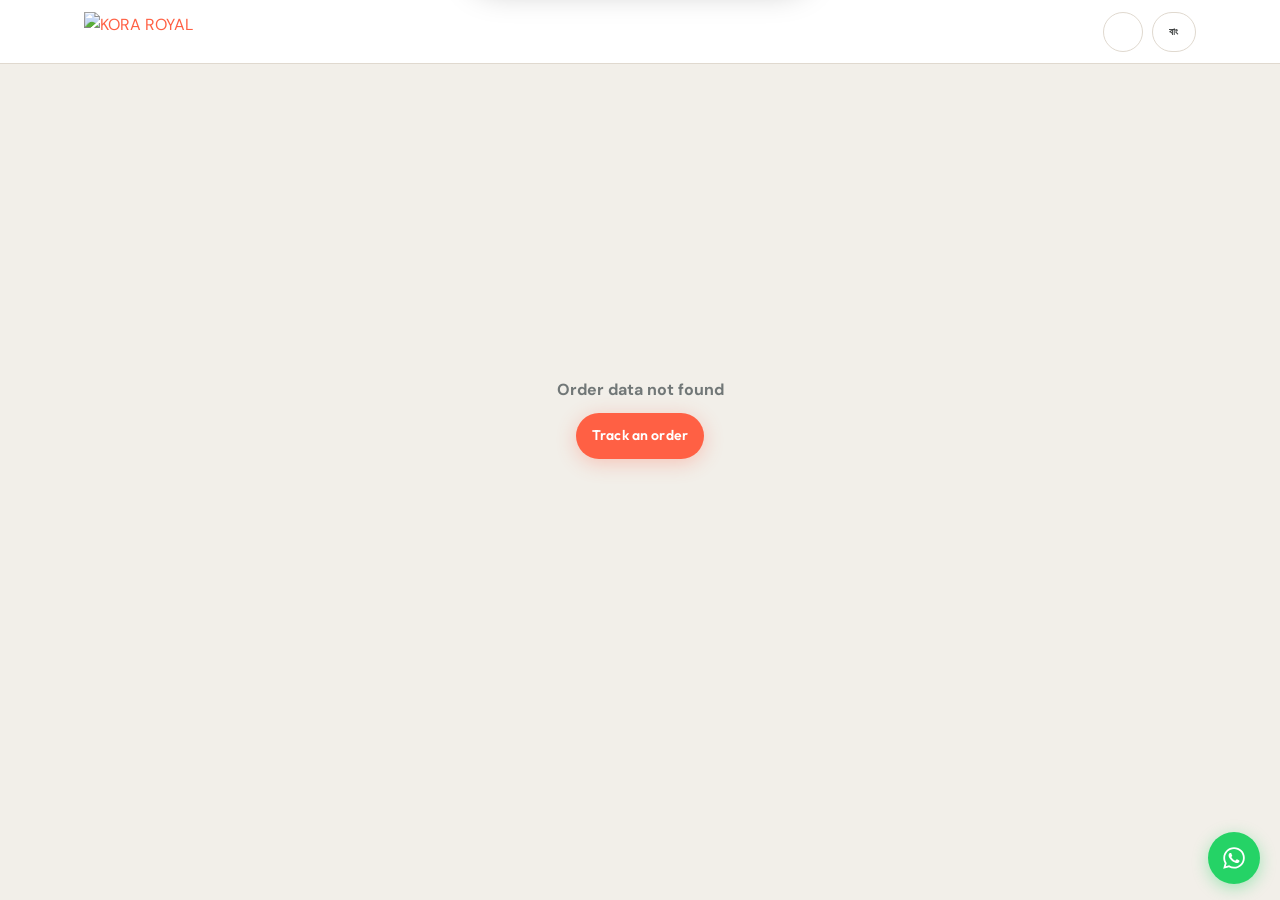
==== commit ba1d1f8e: "Add files via upload" ====
--- a/success.html
+++ b/success.html
@@ -1,11 +1,21 @@
   <!DOCTYPE html>
 <html lang="en" data-theme="light" data-lang="en">
 <head>
+  <script src="js/diag.js"></script>
   <script src="https://cdnjs.cloudflare.com/ajax/libs/jspdf/2.5.1/jspdf.umd.min.js"></script>
   <meta charset="UTF-8" />
   <meta name="viewport" content="width=device-width, initial-scale=1.0" />
 
   <title>Order Confirmed — KORA ROYAL | Thank You!</title>
+  <!-- PWA Meta Tags -->
+  <link rel="manifest" href="/manifest.json" />
+  <meta name="theme-color" content="#FF6044" />
+  <meta name="apple-mobile-web-app-capable" content="yes" />
+  <meta name="apple-mobile-web-app-status-bar-style" content="default" />
+  <meta name="apple-mobile-web-app-title" content="KORA ROYAL" />
+  <link rel="apple-touch-icon" href="/icons-svg/icon-192x192.svg" />
+  <meta name="viewport" content="width=device-width, initial-scale=1.0, viewport-fit=cover" />
+
   <meta name="description" content="Your KORA ROYAL order has been confirmed. Track your order status and get delivery updates." />
   <meta name="robots" content="noindex, nofollow" />
 
@@ -454,13 +464,15 @@
 <!-- Error handler — loaded FIRST so it can catch errors from all other scripts -->
 <script src="js/integrations.js"></script>
 <script src="js/success-v2.js"></script>
-
-
-
-
-
-
-
-  
+<script src="js/notify.js"></script>
+
+
+
+
+
+
+
+  
+<script>if('serviceWorker' in navigator){window.addEventListener('load',()=>{navigator.serviceWorker.register('/sw.js').then(r=>console.log('[PWA] SW registered:',r.scope)).catch(e=>console.error('[PWA] SW failed:',e))})}</script>
 </body>
 </html>
--- a/css/style.css
+++ b/css/style.css
@@ -1,2347 +1,11 @@
-/* ============================================================
-   KORA ROYAL — style.css
-   Architecture: variables → dark → fonts → reset → layout
-                 → components → animations → responsive → accessibility
-   ============================================================ */
-
-/* ============================================================
-   1. CSS VARIABLES — LIGHT THEME (default)
-   ============================================================ */
-:root {
-  /* Brand Core */
-  --brand-black:  #121313;
-  --brand-coral:  #FF6044;
-  --brand-butter: #F7E998;
-
-  /* Background */
-  --bg-body:    #FFFDF9;
-  --bg-card:    #FFFFFF;
-  --bg-section: #FFF8F1;
-  --bg-hover:   #FFF6ED;
-
-  /* Text */
-  --text-primary:   #121313;
-  --text-secondary: #3B3F3F;
-  --text-muted:     #6B7070;
-  --text-coral:     #FF6044;
-
-  /* Border */
-  --border-subtle: #EEE7DD;
-
-  /* Buttons */
-  --btn-primary-bg:    #FF6044;
-  --btn-primary-text:  #FFFFFF;
-  --btn-secondary-bg:  #121313;
-  --btn-secondary-text:#FFFFFF;
-  --btn-premium-bg:    #F7E998;
-  --btn-premium-text:  #121313;
-
-  /* Inputs */
-  --input-bg:     #FFFFFF;
-  --input-border: #DED5C8;
-
-  /* Links */
-  --link: #FF6044;
-
-  /* Shadows */
-  --shadow-sm:  0 1px 3px rgba(18,19,19,0.08);
-  --shadow-md:  0 4px 16px rgba(18,19,19,0.10);
-  --shadow-lg:  0 8px 32px rgba(18,19,19,0.12);
-  --shadow-xl:  0 16px 48px rgba(18,19,19,0.14);
-
-  /* Radius */
-  --radius-sm:  6px;
-  --radius-md:  12px;
-  --radius-lg:  20px;
-  --radius-xl:  28px;
-  --radius-full:9999px;
-
-  /* Spacing */
-  --space-1:  4px;
-  --space-2:  8px;
-  --space-3:  12px;
-  --space-4:  16px;
-  --space-5:  20px;
-  --space-6:  24px;
-  --space-8:  32px;
-  --space-10: 40px;
-  --space-12: 48px;
-  --space-16: 64px;
-  --space-20: 80px;
-  --space-24: 96px;
-
-  /* Typography */
-  --font-en-heading: 'Outfit', sans-serif;
-  --font-en-body:    'DM Sans', sans-serif;
-  --font-bn-heading: 'Shadhinata', sans-serif;
-  --font-bn-title:   'Kafela', sans-serif;
-  --font-bn-body:    'AdorNoirrit', sans-serif;
-
-  /* Transitions */
-  --transition-fast:   150ms ease;
-  --transition-base:   250ms ease;
-  --transition-slow:   400ms cubic-bezier(0.25, 0.46, 0.45, 0.94);
-
-  /* Z-index scale */
-  --z-base:    1;
-  --z-dropdown:100;
-  --z-sticky:  200;
-  --z-fixed:   300;
-  --z-overlay: 400;
-  --z-modal:   500;
-  --z-island:  600;
-
-  /* Navbar height */
-  --navbar-h: 64px;
-}
-
-/* ============================================================
-   2. DARK THEME OVERRIDES
-   ============================================================ */
-[data-theme="dark"] {
-  --bg-body:    #121313;
-  --bg-card:    #1B1D1D;
-  --bg-section: #171919;
-  --bg-hover:   #202323;
-
-  --text-primary:   #FFFDF9;
-  --text-secondary: #D6D1C7;
-  --text-muted:     #A9A398;
-  --text-coral:     #FF8A75;
-
-  --border-subtle: #2A2D2D;
-
-  --btn-secondary-bg:   #FFFDF9;
-  --btn-secondary-text: #121313;
-
-  --input-bg:     #1B1D1D;
-  --input-border: #343838;
-
-  --link: #FF8A75;
-
-  --shadow-sm:  0 1px 3px rgba(0,0,0,0.30);
-  --shadow-md:  0 4px 16px rgba(0,0,0,0.40);
-  --shadow-lg:  0 8px 32px rgba(0,0,0,0.50);
-  --shadow-xl:  0 16px 48px rgba(0,0,0,0.60);
-}
-
-/* ============================================================
-   3. FONTS
-   ============================================================ */
-@import url('https://fonts.googleapis.com/css2?family=Outfit:wght@300;400;500;600;700;800&family=DM+Sans:ital,opsz,wght@0,9..40,300;0,9..40,400;0,9..40,500;0,9..40,600;1,9..40,400&display=swap');
-
-/* Bengali Fonts — local /fonts */
-@font-face {
-  font-family: 'Shadhinata';
-  src: url('../fonts/Shadhinata.woff2') format('woff2'),
-       url('../fonts/Shadhinata.woff') format('woff');
-  font-weight: normal;
-  font-display: swap;
-}
-@font-face {
-  font-family: 'Kafela';
-  src: url('../fonts/Kafela.woff2') format('woff2'),
-       url('../fonts/Kafela.woff') format('woff');
-  font-weight: normal;
-  font-display: swap;
-}
-@font-face {
-  font-family: 'AdorNoirrit';
-  src: url('../fonts/AdorNoirrit.woff2') format('woff2'),
-       url('../fonts/AdorNoirrit.woff') format('woff');
-  font-weight: normal;
-  font-display: swap;
-}
-
-/* ============================================================
-   4. BASE / RESET
-   ============================================================ */
-*, *::before, *::after {
-  box-sizing: border-box;
-  margin: 0;
-  padding: 0;
-}
-
-html {
-  scroll-behavior: smooth;
-  -webkit-text-size-adjust: 100%;
-  font-size: 16px;
-}
-
-body {
-  font-family: var(--font-en-body);
-  font-size: 1rem;
-  line-height: 1.6;
-  color: var(--text-primary);
-  background-color: var(--bg-body);
-  transition: background-color var(--transition-slow), color var(--transition-slow);
-  overflow-x: hidden;
-}
-
-/* Bengali lang overrides */
-[data-lang="bn"] body,
-[data-lang="bn"] p,
-[data-lang="bn"] span,
-[data-lang="bn"] input,
-[data-lang="bn"] textarea,
-[data-lang="bn"] select,
-[data-lang="bn"] label {
-  font-family: var(--font-bn-body), sans-serif;
-}
-[data-lang="bn"] h1,
-[data-lang="bn"] h2 {
-  font-family: var(--font-bn-heading), sans-serif;
-}
-[data-lang="bn"] h3,
-[data-lang="bn"] h4,
-[data-lang="bn"] h5,
-[data-lang="bn"] .badge,
-[data-lang="bn"] .kr-btn {
-  font-family: var(--font-bn-title), sans-serif;
-}
-
-img, video {
-  max-width: 100%;
-  display: block;
-}
-
-a {
-  color: var(--link);
-  text-decoration: none;
-  transition: color var(--transition-fast);
-}
-a:hover { opacity: 0.8; }
-
-ul, ol { list-style: none; }
-
-button {
-  cursor: pointer;
-  border: none;
-  background: none;
-  font-family: inherit;
-}
-
-input, textarea, select {
-  font-family: inherit;
-  font-size: 1rem;
-}
-
-/* ============================================================
-   5. LAYOUT UTILITIES
-   ============================================================ */
-.container {
-  width: 100%;
-  max-width: 1160px;
-  margin: 0 auto;
-  padding: 0 var(--space-6);
-}
-
-.section {
-  padding: var(--space-20) 0;
-}
-
-.section--alt {
-  background-color: var(--bg-section);
-}
-
-.flex { display: flex; }
-.flex-col { flex-direction: column; }
-.items-center { align-items: center; }
-.justify-center { justify-content: center; }
-.justify-between { justify-content: space-between; }
-.gap-2 { gap: var(--space-2); }
-.gap-3 { gap: var(--space-3); }
-.gap-4 { gap: var(--space-4); }
-.gap-6 { gap: var(--space-6); }
-.gap-8 { gap: var(--space-8); }
-.grid { display: grid; }
-
-/* ============================================================
-   6. ANNOUNCEMENT BAR
-   ============================================================ */
-#kr-announcement {
-  position: relative;
-  background: var(--brand-black);
-  color: #FFFDF9;
-  padding: var(--space-2) 0;
-  overflow: hidden;
-  white-space: nowrap;
-  font-size: 0.8125rem;
-  font-weight: 500;
-  letter-spacing: 0.02em;
-  z-index: var(--z-sticky);
-}
-[data-theme="dark"] #kr-announcement {
-  background: #1B1D1D;
-  border-bottom: 1px solid var(--border-subtle);
-}
-
-.kr-announce-track {
-  display: inline-flex;
-  animation: announceScroll 28s linear infinite;
-}
-.kr-announce-track:hover { animation-play-state: paused; }
-
-.kr-announce-track span {
-  padding: 0 var(--space-12);
-}
-.kr-announce-track span::before {
-  content: '·';
-  margin-right: var(--space-12);
-  opacity: 0.4;
-}
-.kr-announce-track span:first-child::before { display: none; }
-
-.kr-announce-close {
-  position: absolute;
-  right: var(--space-4);
-  top: 50%;
-  transform: translateY(-50%);
-  color: rgba(255,255,255,0.6);
-  font-size: 1rem;
-  line-height: 1;
-  z-index: 2;
-  padding: var(--space-1) var(--space-2);
-  transition: color var(--transition-fast);
-}
-.kr-announce-close:hover { color: #FFFDF9; }
-
-@keyframes announceScroll {
-  from { transform: translateX(0); }
-  to   { transform: translateX(-50%); }
-}
-
-/* ============================================================
-   7. NAVBAR
-   ============================================================ */
-#kr-navbar {
-  position: sticky;
-  top: 0;
-  left: 0;
-  right: 0;
-  height: var(--navbar-h);
-  z-index: var(--z-sticky);
-  background: var(--bg-body);
-  border-bottom: 1px solid transparent;
-  transition: all var(--transition-slow);
-}
-#kr-navbar.is-scrolled {
-  border-bottom-color: var(--border-subtle);
-  backdrop-filter: blur(20px) saturate(1.4);
-  -webkit-backdrop-filter: blur(20px) saturate(1.4);
-  background: rgba(255,253,249,0.85);
-  box-shadow: var(--shadow-sm);
-}
-[data-theme="dark"] #kr-navbar.is-scrolled {
-  background: rgba(18,19,19,0.85);
-}
-
-.kr-nav-inner {
-  display: flex;
-  align-items: center;
-  justify-content: space-between;
-  height: 100%;
-  max-width: 1160px;
-  margin: 0 auto;
-  padding: 0 var(--space-6);
-}
-
-.kr-nav-logo img {
-  height: 44px;
-  width: auto;
-  transition: opacity var(--transition-base);
-}
-.kr-nav-logo img.logo-fade { opacity: 0; }
-
-/* Hide dark/light logo based on theme */
-[data-theme="light"] .kr-logo-dark { display: none; }
-[data-theme="dark"]  .kr-logo-light { display: none; }
-
-.kr-nav-links {
-  display: flex;
-  align-items: center;
-  gap: var(--space-6);
-}
-.kr-nav-links a {
-  font-size: 0.9375rem;
-  font-weight: 500;
-  color: var(--text-secondary);
-  transition: color var(--transition-fast);
-}
-.kr-nav-links a:hover { color: var(--brand-coral); }
-
-.kr-nav-actions {
-  display: flex;
-  align-items: center;
-  gap: var(--space-3);
-}
-
-/* Theme toggle */
-.kr-btn-icon {
-  display: flex;
-  align-items: center;
-  justify-content: center;
-  width: 38px;
-  height: 38px;
-  border-radius: var(--radius-full);
-  color: var(--text-secondary);
-  border: 1px solid var(--border-subtle);
-  background: var(--bg-card);
-  transition: all var(--transition-fast);
-}
-.kr-btn-icon:hover {
-  background: var(--bg-hover);
-  color: var(--brand-coral);
-  border-color: var(--brand-coral);
-}
-.kr-btn-icon svg { width: 18px; height: 18px; }
-
-/* Lang toggle */
-.kr-lang-toggle {
-  font-size: 0.75rem;
-  font-weight: 700;
-  letter-spacing: 0.05em;
-  padding: var(--space-1) var(--space-3);
-  border-radius: var(--radius-full);
-  border: 1.5px solid var(--border-subtle);
-  background: var(--bg-card);
-  color: var(--text-secondary);
-  transition: all var(--transition-fast);
-  min-width: 46px;
-}
-.kr-lang-toggle:hover {
-  border-color: var(--brand-coral);
-  color: var(--brand-coral);
-}
-
-/* Order now nav button */
-.kr-btn-nav-order {
-  background: var(--brand-coral);
-  color: #FFFFFF;
-  padding: var(--space-2) var(--space-5);
-  border-radius: var(--radius-full);
-  font-size: 0.875rem;
-  font-weight: 600;
-  transition: all var(--transition-fast);
-  box-shadow: 0 2px 8px rgba(255,96,68,0.35);
-}
-.kr-btn-nav-order:hover {
-  background: #E8502E;
-  transform: translateY(-1px);
-  box-shadow: 0 4px 16px rgba(255,96,68,0.45);
-}
-
-/* Hamburger */
-.kr-hamburger {
-  display: none;
-  flex-direction: column;
-  gap: 5px;
-  width: 38px;
-  height: 38px;
-  align-items: center;
-  justify-content: center;
-  border-radius: var(--radius-sm);
-  border: 1px solid var(--border-subtle);
-  background: var(--bg-card);
-}
-.kr-hamburger span {
-  display: block;
-  width: 20px;
-  height: 1.5px;
-  background: var(--text-primary);
-  border-radius: 2px;
-  transition: all var(--transition-base);
-}
-.kr-hamburger.is-open span:nth-child(1) { transform: translateY(6.5px) rotate(45deg); }
-.kr-hamburger.is-open span:nth-child(2) { opacity: 0; }
-.kr-hamburger.is-open span:nth-child(3) { transform: translateY(-6.5px) rotate(-45deg); }
-
-/* Mobile menu */
-#kr-mobile-menu {
-  display: none;
-  position: fixed;
-  top: var(--navbar-h);
-  left: 0;
-  right: 0;
-  background: var(--bg-card);
-  border-bottom: 1px solid var(--border-subtle);
-  padding: var(--space-6);
-  z-index: calc(var(--z-sticky) - 1);
-  flex-direction: column;
-  gap: var(--space-4);
-  box-shadow: var(--shadow-md);
-}
-#kr-mobile-menu.is-open { display: flex; }
-#kr-mobile-menu a {
-  font-size: 1rem;
-  font-weight: 500;
-  color: var(--text-primary);
-  padding: var(--space-3) 0;
-  border-bottom: 1px solid var(--border-subtle);
-}
-#kr-mobile-menu a:last-child { border-bottom: none; }
-
-/* ============================================================
-   8. DYNAMIC ISLAND
-   ============================================================ */
-#kr-island {
-  position: fixed;
-  top: calc(var(--navbar-h) + 12px);
-  left: 50%;
-  transform: translateX(-50%) translateY(-120%);
-  z-index: var(--z-island);
-  background: var(--brand-black);
-  color: #FFFDF9;
-  border-radius: 28px;
-  padding: var(--space-3) var(--space-5);
-  display: flex;
-  align-items: center;
-  gap: var(--space-3);
-  min-width: 280px;
-  max-width: 420px;
-  box-shadow: var(--shadow-xl);
-  transition: transform 0.4s cubic-bezier(0.34, 1.56, 0.64, 1);
-  pointer-events: none;
-  will-change: transform;
-}
-#kr-island.is-visible {
-  transform: translateX(-50%) translateY(0);
-  pointer-events: auto;
-}
-
-.kr-island-icon {
-  width: 32px;
-  height: 32px;
-  border-radius: 50%;
-  display: flex;
-  align-items: center;
-  justify-content: center;
-  flex-shrink: 0;
-  background: rgba(255,255,255,0.12);
-}
-.kr-island-icon svg { width: 16px; height: 16px; }
-.kr-island-icon--success { background: rgba(52,199,89,0.25); color: #34C759; }
-.kr-island-icon--error   { background: rgba(255,69,58,0.25);  color: #FF453A; }
-.kr-island-icon--offer   { background: rgba(247,233,152,0.2); color: var(--brand-butter); }
-.kr-island-icon--info    { background: rgba(255,96,68,0.2);   color: var(--brand-coral); }
-
-.kr-island-content { flex: 1; min-width: 0; }
-.kr-island-title {
-  font-size: 0.8125rem;
-  font-weight: 700;
-  margin-bottom: 1px;
-  white-space: nowrap;
-  overflow: hidden;
-  text-overflow: ellipsis;
-}
-.kr-island-body {
-  font-size: 0.75rem;
-  color: rgba(255,255,255,0.7);
-  white-space: nowrap;
-  overflow: hidden;
-  text-overflow: ellipsis;
-}
-
-/* ============================================================
-   9. HERO SECTION
-   ============================================================ */
-#kr-hero {
-  position: relative;
-  min-height: calc(100vh - var(--navbar-h) - 36px);
-  display: grid;
-  grid-template-columns: 1fr 1fr;
-  align-items: center;
-  gap: var(--space-12);
-  padding: var(--space-16) 0;
-  overflow: hidden;
-}
-
-/* Background orbs */
-.kr-hero-orbs {
-  position: absolute;
-  inset: 0;
-  pointer-events: none;
-  z-index: 0;
-}
-.kr-orb {
-  position: absolute;
-  border-radius: 50%;
-  filter: blur(80px);
-  opacity: 0.18;
-  animation: orbFloat 8s ease-in-out infinite;
-}
-.kr-orb--1 {
-  width: 600px; height: 600px;
-  background: var(--brand-coral);
-  top: -200px; right: -100px;
-  animation-delay: 0s;
-}
-.kr-orb--2 {
-  width: 400px; height: 400px;
-  background: var(--brand-butter);
-  bottom: -100px; left: -100px;
-  animation-delay: -3s;
-}
-.kr-orb--3 {
-  width: 300px; height: 300px;
-  background: #B89DF5;
-  top: 40%; left: 30%;
-  opacity: 0.1;
-  animation-delay: -5s;
-}
-@keyframes orbFloat {
-  0%, 100% { transform: translate(0, 0) scale(1); }
-  50%       { transform: translate(20px, -30px) scale(1.05); }
-}
-
-.kr-hero-content {
-  position: relative;
-  z-index: 1;
-}
-
-.kr-hero-badge {
-  display: inline-flex;
-  align-items: center;
-  gap: var(--space-2);
-  background: var(--brand-butter);
-  color: var(--brand-black);
-  padding: var(--space-2) var(--space-4);
-  border-radius: var(--radius-full);
-  font-size: 0.75rem;
-  font-weight: 700;
-  letter-spacing: 0.08em;
-  text-transform: uppercase;
-  margin-bottom: var(--space-5);
-}
-.kr-hero-badge svg { width: 14px; height: 14px; }
-
-.kr-hero-title {
-  font-family: var(--font-en-heading);
-  font-size: clamp(2.5rem, 5vw, 4rem);
-  font-weight: 800;
-  line-height: 1.1;
-  letter-spacing: -0.03em;
-  color: var(--text-primary);
-  margin-bottom: var(--space-6);
-}
-.kr-hero-title span { color: var(--brand-coral); }
-
-.kr-hero-desc {
-  font-size: 1.0625rem;
-  color: var(--text-secondary);
-  line-height: 1.7;
-  max-width: 480px;
-  margin-bottom: var(--space-8);
-}
-
-/* Hero stats */
-.kr-hero-stats {
-  display: flex;
-  gap: var(--space-8);
-  margin-bottom: var(--space-8);
-}
-.kr-stat-item {}
-.kr-stat-num {
-  font-family: var(--font-en-heading);
-  font-size: 1.75rem;
-  font-weight: 800;
-  color: var(--text-primary);
-  line-height: 1;
-}
-.kr-stat-label {
-  font-size: 0.8125rem;
-  color: var(--text-muted);
-  margin-top: 2px;
-}
-
-/* Hero CTA */
-.kr-hero-cta {
-  display: flex;
-  gap: var(--space-3);
-  flex-wrap: wrap;
-  margin-bottom: var(--space-8);
-}
-
-/* Trust chips */
-.kr-trust-chips {
-  display: flex;
-  gap: var(--space-3);
-  flex-wrap: wrap;
-}
-.kr-trust-chip {
-  display: inline-flex;
-  align-items: center;
-  gap: var(--space-2);
-  background: var(--bg-card);
-  border: 1px solid var(--border-subtle);
-  border-radius: var(--radius-full);
-  padding: var(--space-2) var(--space-4);
-  font-size: 0.8125rem;
-  color: var(--text-secondary);
-  font-weight: 500;
-}
-.kr-trust-chip svg { width: 14px; height: 14px; color: var(--brand-coral); }
-
-/* Hero visual */
-.kr-hero-visual {
-  position: relative;
-  z-index: 1;
-}
-
-.kr-hero-main-img-wrap {
-  position: relative;
-  border-radius: var(--radius-xl);
-  overflow: hidden;
-  background: var(--bg-section);
-  aspect-ratio: 4/5;
-  cursor: zoom-in;
-}
-.kr-hero-main-img-wrap img {
-  width: 100%;
-  height: 100%;
-  object-fit: cover;
-  transition: transform 0.5s cubic-bezier(0.25, 0.46, 0.45, 0.94);
-}
-.kr-hero-main-img-wrap:hover img,
-.kr-hero-main-img-wrap.is-zoomed img {
-  transform: scale(1.06);
-}
-
-/* Product details popup on hover */
-.kr-hero-product-popup {
-  position: absolute;
-  bottom: var(--space-4);
-  left: var(--space-4);
-  right: var(--space-4);
-  background: rgba(18,19,19,0.85);
-  backdrop-filter: blur(12px);
-  border-radius: var(--radius-md);
-  padding: var(--space-4) var(--space-5);
-  color: #FFFDF9;
-  opacity: 0;
-  transform: translateY(8px);
-  transition: all var(--transition-base);
-  pointer-events: none;
-}
-.kr-hero-main-img-wrap.is-zoomed .kr-hero-product-popup,
-.kr-hero-main-img-wrap:hover .kr-hero-product-popup {
-  opacity: 1;
-  transform: translateY(0);
-}
-.kr-hero-product-popup-name {
-  font-weight: 700;
-  font-size: 0.9375rem;
-  margin-bottom: var(--space-1);
-}
-.kr-hero-product-popup-price {
-  font-size: 1.125rem;
-  font-weight: 800;
-  color: var(--brand-butter);
-}
-.kr-hero-product-popup-rating {
-  font-size: 0.75rem;
-  color: rgba(255,255,255,0.7);
-  margin-top: var(--space-1);
-}
-
-/* Select this button on hero */
-.kr-hero-select-btn {
-  position: absolute;
-  bottom: var(--space-4);
-  right: var(--space-4);
-  background: var(--brand-coral);
-  color: #FFFFFF;
-  padding: var(--space-2) var(--space-4);
-  border-radius: var(--radius-full);
-  font-size: 0.8125rem;
-  font-weight: 600;
-  transform: translateY(8px);
-  opacity: 0;
-  transition: all var(--transition-base);
-  box-shadow: var(--shadow-md);
-}
-.kr-hero-main-img-wrap.is-zoomed .kr-hero-select-btn,
-.kr-hero-main-img-wrap:hover .kr-hero-select-btn {
-  opacity: 1;
-  transform: translateY(0);
-}
-
-/* Hero thumbnails */
-.kr-hero-thumbs {
-  display: flex;
-  gap: var(--space-3);
-  margin-top: var(--space-4);
-}
-.kr-hero-thumb {
-  width: 72px;
-  height: 88px;
-  border-radius: var(--radius-md);
-  overflow: hidden;
-  cursor: pointer;
-  border: 2px solid transparent;
-  transition: all var(--transition-base);
-  flex-shrink: 0;
-}
-.kr-hero-thumb img {
-  width: 100%;
-  height: 100%;
-  object-fit: cover;
-}
-.kr-hero-thumb.is-active {
-  border-color: var(--brand-coral);
-  box-shadow: 0 0 0 2px rgba(255,96,68,0.2);
-}
-.kr-hero-thumb:hover:not(.is-active) {
-  border-color: var(--border-subtle);
-  transform: translateY(-2px);
-}
-
-/* Floating cards */
-.kr-floating-card {
-  position: absolute;
-  background: var(--bg-card);
-  border-radius: var(--radius-md);
-  padding: var(--space-3) var(--space-4);
-  box-shadow: var(--shadow-lg);
-  font-size: 0.8125rem;
-  font-weight: 600;
-  color: var(--text-primary);
-  border: 1px solid var(--border-subtle);
-  z-index: 2;
-}
-.kr-floating-card--sold {
-  top: var(--space-6);
-  left: calc(-1 * var(--space-6));
-  animation: floatCard1 4s ease-in-out infinite;
-}
-.kr-floating-card--rating {
-  top: 40%;
-  right: calc(-1 * var(--space-6));
-  animation: floatCard2 5s ease-in-out infinite;
-}
-.kr-floating-card-value {
-  font-size: 1.25rem;
-  font-weight: 800;
-  color: var(--brand-coral);
-}
-.kr-floating-card-label { color: var(--text-muted); font-size: 0.75rem; font-weight: 500; }
-
-@keyframes floatCard1 {
-  0%, 100% { transform: translateY(0); }
-  50%       { transform: translateY(-8px); }
-}
-@keyframes floatCard2 {
-  0%, 100% { transform: translateY(0); }
-  50%       { transform: translateY(8px); }
-}
-
-/* ============================================================
-   10. GALLERY CAROUSEL (Infinite scroll)
-   ============================================================ */
-#kr-gallery {
-  padding: var(--space-16) 0;
-  overflow: hidden;
-}
-
-.kr-gallery-header {
-  text-align: center;
-  margin-bottom: var(--space-10);
-}
-
-.kr-carousel-viewport {
-  overflow: hidden;
-  cursor: grab;
-  user-select: none;
-  position: relative;
-}
-.kr-carousel-viewport:active { cursor: grabbing; }
-
-.kr-carousel-track {
-  display: flex;
-  gap: var(--space-4);
-  animation: carouselScroll 28s linear infinite;
-  width: max-content;
-}
-.kr-carousel-track.is-paused { animation-play-state: paused; }
-
-@keyframes carouselScroll {
-  from { transform: translateX(0); }
-  to   { transform: translateX(-50%); }
-}
-
-.kr-carousel-card {
-  flex-shrink: 0;
-  width: 220px;
-  border-radius: var(--radius-lg);
-  overflow: hidden;
-  background: var(--bg-card);
-  border: 1px solid var(--border-subtle);
-  transition: transform var(--transition-base), box-shadow var(--transition-base);
-  cursor: pointer;
-}
-.kr-carousel-card:hover {
-  transform: translateY(-4px);
-  box-shadow: var(--shadow-lg);
-}
-.kr-carousel-card-img {
-  width: 100%;
-  height: 260px;
-  object-fit: cover;
-}
-.kr-carousel-card-info {
-  padding: var(--space-4);
-}
-.kr-carousel-card-name {
-  font-weight: 600;
-  font-size: 0.9rem;
-  color: var(--text-primary);
-  margin-bottom: var(--space-2);
-}
-.kr-carousel-card-meta {
-  display: flex;
-  align-items: center;
-  justify-content: space-between;
-  font-size: 0.75rem;
-  color: var(--text-muted);
-}
-.kr-carousel-card-price {
-  font-weight: 700;
-  color: var(--brand-coral);
-  font-size: 0.9375rem;
-}
-
-/* ============================================================
-   11. SECTION HEADINGS (reusable)
-   ============================================================ */
-.kr-section-label {
-  display: inline-block;
-  font-size: 0.6875rem;
-  font-weight: 700;
-  letter-spacing: 0.12em;
-  text-transform: uppercase;
-  color: var(--brand-coral);
-  margin-bottom: var(--space-3);
-}
-.kr-section-title {
-  font-family: var(--font-en-heading);
-  font-size: clamp(1.75rem, 3vw, 2.5rem);
-  font-weight: 800;
-  letter-spacing: -0.02em;
-  color: var(--text-primary);
-  line-height: 1.15;
-}
-.kr-section-title span { color: var(--brand-coral); }
-.kr-section-subtitle {
-  font-size: 1.0625rem;
-  color: var(--text-muted);
-  margin-top: var(--space-3);
-  max-width: 560px;
-}
-
-/* ============================================================
-   12. ORDER FORM SECTION
-   ============================================================ */
-#kr-order-form {
-  padding: var(--space-20) 0;
-  background: var(--bg-section);
-}
-
-.kr-form-layout {
-  display: grid;
-  grid-template-columns: 1fr 400px;
-  gap: var(--space-8);
-  align-items: start;
-}
-
-/* Form card */
-.kr-form-card {
-  background: var(--bg-card);
-  border-radius: var(--radius-xl);
-  border: 1px solid var(--border-subtle);
-  padding: var(--space-8);
-  box-shadow: var(--shadow-md);
-}
-
-.kr-form-section-title {
-  font-family: var(--font-en-heading);
-  font-size: 1.125rem;
-  font-weight: 700;
-  color: var(--text-primary);
-  margin-bottom: var(--space-5);
-  padding-bottom: var(--space-4);
-  border-bottom: 1px solid var(--border-subtle);
-  display: flex;
-  align-items: center;
-  gap: var(--space-3);
-}
-.kr-form-section-title svg { color: var(--brand-coral); width: 18px; height: 18px; }
-
-/* Product rows */
-.kr-co-list { display: flex; flex-direction: column; gap: var(--space-3); }
-
-.kr-co-row {
-  background: var(--bg-section);
-  border: 1px solid var(--border-subtle);
-  border-radius: var(--radius-md);
-  padding: var(--space-4);
-  transition: border-color var(--transition-fast);
-}
-.kr-co-row.is-active { border-color: var(--brand-coral); }
-
-.kr-co-row-header {
-  display: flex;
-  align-items: center;
-  gap: var(--space-3);
-  margin-bottom: var(--space-4);
-}
-.kr-co-thumb {
-  width: 52px;
-  height: 64px;
-  border-radius: var(--radius-sm);
-  object-fit: cover;
-  flex-shrink: 0;
-}
-.kr-co-info { flex: 1; min-width: 0; }
-.kr-co-name {
-  font-weight: 600;
-  font-size: 0.9375rem;
-  color: var(--text-primary);
-}
-.kr-co-price {
-  font-weight: 700;
-  color: var(--brand-coral);
-  font-size: 0.9375rem;
-  margin-top: 2px;
-}
-.kr-co-sizechart-btn {
-  font-size: 0.75rem;
-  color: var(--brand-coral);
-  text-decoration: underline;
-  cursor: pointer;
-  background: none;
-  border: none;
-  font-family: inherit;
-}
-
-.kr-co-controls { display: flex; flex-direction: column; gap: var(--space-3); }
-
-/* Size buttons */
-.kr-size-label, .kr-color-label {
-  font-size: 0.75rem;
-  font-weight: 600;
-  color: var(--text-muted);
-  text-transform: uppercase;
-  letter-spacing: 0.06em;
-  margin-bottom: var(--space-2);
-  display: block;
-}
-
-.kr-size-buttons, .kr-color-buttons {
-  display: flex;
-  flex-wrap: wrap;
-  gap: var(--space-2);
-}
-
-.kr-size-btn {
-  min-width: 42px;
-  height: 36px;
-  padding: 0 var(--space-3);
-  border: 1.5px solid var(--border-subtle);
-  border-radius: var(--radius-sm);
-  background: var(--bg-card);
-  color: var(--text-primary);
-  font-size: 0.8125rem;
-  font-weight: 600;
-  cursor: pointer;
-  transition: all var(--transition-fast);
-}
-.kr-size-btn:hover {
-  border-color: var(--brand-coral);
-  color: var(--brand-coral);
-}
-.kr-size-btn.is-selected {
-  background: var(--brand-coral);
-  border-color: var(--brand-coral);
-  color: #FFFFFF;
-}
-
-/* Color buttons */
-.kr-color-btn {
-  width: 28px;
-  height: 28px;
-  border-radius: 50%;
-  border: 2px solid transparent;
-  cursor: pointer;
-  transition: all var(--transition-fast);
-  position: relative;
-}
-.kr-color-btn::after {
-  content: '';
-  position: absolute;
-  inset: -3px;
-  border-radius: 50%;
-  border: 2px solid transparent;
-  transition: border-color var(--transition-fast);
-}
-.kr-color-btn.is-selected::after { border-color: var(--brand-coral); }
-.kr-color-btn:hover::after { border-color: var(--text-muted); }
-
-/* Color swatches */
-.kr-color-black    { background: #1A1A1A; }
-.kr-color-white    { background: #F5F5F5; border: 1px solid #DDD; }
-.kr-color-gray     { background: #7A7A7A; }
-.kr-color-brown    { background: #8B5E3C; }
-.kr-color-olive    { background: #6B7347; }
-.kr-color-cream    { background: #EFE9D9; border: 1px solid #DDD; }
-.kr-color-pink     { background: #F2B8C6; }
-.kr-color-offwhite { background: #FAF6F0; border: 1px solid #DDD; }
-.kr-color-magenta  { background: #8B4569; }
-.kr-color-mixed    { background: linear-gradient(135deg, #8B4569, #3C3C6B, #6B7347); }
-
-/* Qty control */
-.kr-qty-row {
-  display: flex;
-  align-items: center;
-  justify-content: space-between;
-}
-.kr-qty-wrap {
-  display: flex;
-  align-items: center;
-  gap: 0;
-  border: 1.5px solid var(--border-subtle);
-  border-radius: var(--radius-sm);
-  overflow: hidden;
-}
-.kr-qty-btn {
-  width: 34px;
-  height: 34px;
-  display: flex;
-  align-items: center;
-  justify-content: center;
-  background: var(--bg-section);
-  color: var(--text-primary);
-  font-size: 1.25rem;
-  line-height: 1;
-  transition: background var(--transition-fast);
-  cursor: pointer;
-}
-.kr-qty-btn:hover { background: var(--brand-coral); color: #FFFFFF; }
-.kr-qty-val {
-  min-width: 38px;
-  height: 34px;
-  display: flex;
-  align-items: center;
-  justify-content: center;
-  font-weight: 700;
-  font-size: 0.9375rem;
-  border-left: 1.5px solid var(--border-subtle);
-  border-right: 1.5px solid var(--border-subtle);
-  background: var(--bg-card);
-}
-.kr-co-subtotal {
-  font-weight: 700;
-  font-size: 0.9375rem;
-  color: var(--text-primary);
-}
-
-/* Duplicate button */
-.kr-duplicate-btn {
-  display: inline-flex;
-  align-items: center;
-  gap: var(--space-2);
-  font-size: 0.8rem;
-  color: var(--brand-coral);
-  font-weight: 600;
-  background: rgba(255,96,68,0.08);
-  border: 1px dashed var(--brand-coral);
-  border-radius: var(--radius-sm);
-  padding: var(--space-2) var(--space-3);
-  transition: all var(--transition-fast);
-  cursor: pointer;
-  margin-top: var(--space-3);
-}
-.kr-duplicate-btn:hover {
-  background: rgba(255,96,68,0.14);
-}
-.kr-duplicate-btn svg { width: 14px; height: 14px; }
-
-/* Duplicate instance row */
-.kr-co-instance {
-  background: var(--bg-card);
-  border: 1.5px dashed var(--border-subtle);
-  border-radius: var(--radius-sm);
-  padding: var(--space-3);
-  margin-top: var(--space-3);
-}
-.kr-co-instance-header {
-  display: flex;
-  align-items: center;
-  justify-content: space-between;
-  margin-bottom: var(--space-3);
-  font-size: 0.8125rem;
-  font-weight: 600;
-  color: var(--text-muted);
-}
-.kr-co-instance-remove {
-  color: var(--text-muted);
-  cursor: pointer;
-  transition: color var(--transition-fast);
-}
-.kr-co-instance-remove:hover { color: #FF453A; }
-
-/* ============================================================
-   13. CUSTOMER INFO FORM FIELDS
-   ============================================================ */
-.kr-field {
-  display: flex;
-  flex-direction: column;
-  gap: var(--space-2);
-  margin-bottom: var(--space-5);
-}
-.kr-field:last-child { margin-bottom: 0; }
-
-.kr-label {
-  font-size: 0.875rem;
-  font-weight: 600;
-  color: var(--text-secondary);
-}
-.kr-label .kr-optional {
-  font-weight: 400;
-  color: var(--text-muted);
-  font-size: 0.8rem;
-  margin-left: var(--space-2);
-}
-.kr-label .kr-required {
-  color: var(--brand-coral);
-  margin-left: 2px;
-}
-
-.kr-input {
-  width: 100%;
-  height: 46px;
-  padding: 0 var(--space-4);
-  background: var(--input-bg);
-  border: 1.5px solid var(--input-border);
-  border-radius: var(--radius-md);
-  color: var(--text-primary);
-  font-size: 0.9375rem;
-  transition: border-color var(--transition-fast), box-shadow var(--transition-fast);
-  outline: none;
-}
-.kr-input:focus {
-  border-color: var(--brand-coral);
-  box-shadow: 0 0 0 3px rgba(255,96,68,0.12);
-}
-.kr-input.is-error {
-  border-color: #FF453A;
-  box-shadow: 0 0 0 3px rgba(255,69,58,0.12);
-  animation: shake 0.4s ease;
-}
-.kr-input::placeholder { color: var(--text-muted); }
-
-.kr-textarea {
-  width: 100%;
-  min-height: 90px;
-  padding: var(--space-4);
-  background: var(--input-bg);
-  border: 1.5px solid var(--input-border);
-  border-radius: var(--radius-md);
-  color: var(--text-primary);
-  font-size: 0.9375rem;
-  resize: vertical;
-  transition: border-color var(--transition-fast), box-shadow var(--transition-fast);
-  outline: none;
-}
-.kr-textarea:focus {
-  border-color: var(--brand-coral);
-  box-shadow: 0 0 0 3px rgba(255,96,68,0.12);
-}
-.kr-textarea::placeholder { color: var(--text-muted); }
-
-/* Field error message */
-.kr-field-error {
-  font-size: 0.8rem;
-  color: #FF453A;
-  display: none;
-}
-.kr-field.is-error .kr-field-error { display: block; }
-
-/* ============================================================
-   14. DISTRICT DROPDOWN (Custom)
-   ============================================================ */
-.kr-district-wrap { position: relative; }
-
-.kr-district-trigger {
-  width: 100%;
-  height: 46px;
-  padding: 0 var(--space-4);
-  background: var(--input-bg);
-  border: 1.5px solid var(--input-border);
-  border-radius: var(--radius-md);
-  color: var(--text-primary);
-  font-size: 0.9375rem;
-  text-align: left;
-  display: flex;
-  align-items: center;
-  justify-content: space-between;
-  cursor: pointer;
-  transition: border-color var(--transition-fast);
-  outline: none;
-}
-.kr-district-trigger:focus,
-.kr-district-trigger.is-open {
-  border-color: var(--brand-coral);
-  box-shadow: 0 0 0 3px rgba(255,96,68,0.12);
-}
-.kr-district-trigger.is-error { border-color: #FF453A; }
-.kr-district-trigger svg { width: 16px; height: 16px; color: var(--text-muted); transition: transform var(--transition-fast); }
-.kr-district-trigger.is-open svg { transform: rotate(180deg); }
-.kr-district-placeholder { color: var(--text-muted); }
-
-.kr-district-dropdown {
-  position: absolute;
-  top: calc(100% + 4px);
-  left: 0;
-  right: 0;
-  background: var(--bg-card);
-  border: 1.5px solid var(--border-subtle);
-  border-radius: var(--radius-md);
-  z-index: var(--z-dropdown);
-  box-shadow: var(--shadow-lg);
-  display: none;
-  max-height: 280px;
-  overflow: hidden;
-  flex-direction: column;
-}
-.kr-district-dropdown.is-open { display: flex; }
-
-.kr-district-search {
-  padding: var(--space-3);
-  border-bottom: 1px solid var(--border-subtle);
-}
-.kr-district-search input {
-  width: 100%;
-  padding: var(--space-2) var(--space-3);
-  border: 1px solid var(--border-subtle);
-  border-radius: var(--radius-sm);
-  background: var(--bg-section);
-  font-size: 0.875rem;
-  color: var(--text-primary);
-  outline: none;
-}
-.kr-district-search input:focus { border-color: var(--brand-coral); }
-
-.kr-district-list {
-  overflow-y: auto;
-  flex: 1;
-}
-.kr-district-option {
-  padding: var(--space-3) var(--space-4);
-  font-size: 0.9rem;
-  color: var(--text-primary);
-  cursor: pointer;
-  transition: background var(--transition-fast);
-}
-.kr-district-option:hover { background: var(--bg-hover); color: var(--brand-coral); }
-.kr-district-option.is-selected { background: rgba(255,96,68,0.08); color: var(--brand-coral); font-weight: 600; }
-.kr-district-option.is-hidden { display: none; }
-
-/* ============================================================
-   15. COUPON INPUT
-   ============================================================ */
-.kr-coupon-row {
-  display: flex;
-  gap: var(--space-3);
-  align-items: flex-end;
-}
-.kr-coupon-row .kr-field { flex: 1; margin-bottom: 0; }
-.kr-coupon-feedback {
-  font-size: 0.8125rem;
-  margin-top: var(--space-2);
-  min-height: 18px;
-}
-.kr-coupon-feedback.is-success { color: #34C759; }
-.kr-coupon-feedback.is-error   { color: #FF453A; }
-
-/* ============================================================
-   16. PAYMENT METHOD
-   ============================================================ */
-.kr-payment-options {
-  display: grid;
-  grid-template-columns: repeat(3, 1fr);
-  gap: var(--space-3);
-  margin-bottom: var(--space-5);
-}
-.kr-payment-option {
-  position: relative;
-}
-.kr-payment-option input[type="radio"] {
-  position: absolute;
-  opacity: 0;
-  width: 0;
-  height: 0;
-}
-.kr-payment-label {
-  display: flex;
-  flex-direction: column;
-  align-items: center;
-  gap: var(--space-2);
-  padding: var(--space-4);
-  border: 1.5px solid var(--border-subtle);
-  border-radius: var(--radius-md);
-  cursor: pointer;
-  transition: all var(--transition-fast);
-  text-align: center;
-  background: var(--bg-section);
-}
-.kr-payment-label svg { width: 22px; height: 22px; color: var(--text-muted); }
-.kr-payment-label span { font-size: 0.8125rem; font-weight: 600; color: var(--text-secondary); }
-.kr-payment-option input:checked + .kr-payment-label {
-  border-color: var(--brand-coral);
-  background: rgba(255,96,68,0.06);
-  color: var(--brand-coral);
-}
-.kr-payment-option input:checked + .kr-payment-label svg,
-.kr-payment-option input:checked + .kr-payment-label span { color: var(--brand-coral); }
-
-/* bKash / Nagad panels */
-.kr-payment-panel {
-  overflow: hidden;
-  max-height: 0;
-  transition: max-height 0.4s cubic-bezier(0.25, 0.46, 0.45, 0.94),
-              opacity var(--transition-base);
-  opacity: 0;
-}
-.kr-payment-panel.is-open {
-  max-height: 800px;
-  opacity: 1;
-}
-.kr-payment-panel-inner {
-  background: var(--bg-section);
-  border: 1px solid var(--border-subtle);
-  border-radius: var(--radius-md);
-  padding: var(--space-5);
-  margin-bottom: var(--space-5);
-}
-.kr-payment-steps {
-  display: flex;
-  flex-direction: column;
-  gap: var(--space-3);
-  margin-bottom: var(--space-5);
-}
-.kr-payment-step {
-  display: flex;
-  align-items: flex-start;
-  gap: var(--space-3);
-  font-size: 0.875rem;
-  color: var(--text-secondary);
-}
-.kr-payment-step-num {
-  width: 24px;
-  height: 24px;
-  border-radius: 50%;
-  background: var(--brand-coral);
-  color: #FFFFFF;
-  font-size: 0.75rem;
-  font-weight: 700;
-  display: flex;
-  align-items: center;
-  justify-content: center;
-  flex-shrink: 0;
-}
-.kr-payment-step svg { color: var(--brand-coral); flex-shrink: 0; margin-top: 2px; }
-.kr-payment-merchant {
-  background: var(--bg-card);
-  border: 1.5px solid var(--border-subtle);
-  border-radius: var(--radius-sm);
-  padding: var(--space-3) var(--space-4);
-  margin-bottom: var(--space-4);
-  display: flex;
-  align-items: center;
-  justify-content: space-between;
-}
-.kr-payment-merchant-label { font-size: 0.75rem; color: var(--text-muted); }
-.kr-payment-merchant-num { font-weight: 700; font-size: 1rem; color: var(--text-primary); letter-spacing: 0.04em; }
-
-/* ============================================================
-   17. ORDER SUMMARY SIDEBAR
-   ============================================================ */
-.kr-summary-card {
-  position: sticky;
-  top: calc(var(--navbar-h) + var(--space-4));
-  background: var(--bg-card);
-  border-radius: var(--radius-xl);
-  border: 1px solid var(--border-subtle);
-  padding: var(--space-6);
-  box-shadow: var(--shadow-md);
-}
-.kr-summary-title {
-  font-family: var(--font-en-heading);
-  font-size: 1.0625rem;
-  font-weight: 700;
-  color: var(--text-primary);
-  margin-bottom: var(--space-5);
-  padding-bottom: var(--space-4);
-  border-bottom: 1px solid var(--border-subtle);
-}
-
-.kr-summary-items { display: flex; flex-direction: column; gap: var(--space-3); margin-bottom: var(--space-5); }
-
-.kr-summary-item {
-  display: flex;
-  align-items: center;
-  gap: var(--space-3);
-  padding: var(--space-3);
-  background: var(--bg-section);
-  border-radius: var(--radius-sm);
-}
-.kr-summary-item-img {
-  width: 40px;
-  height: 50px;
-  object-fit: cover;
-  border-radius: var(--radius-sm);
-  flex-shrink: 0;
-}
-.kr-summary-item-info { flex: 1; min-width: 0; }
-.kr-summary-item-name {
-  font-size: 0.8125rem;
-  font-weight: 600;
-  color: var(--text-primary);
-  white-space: nowrap;
-  overflow: hidden;
-  text-overflow: ellipsis;
-}
-.kr-summary-item-meta {
-  font-size: 0.75rem;
-  color: var(--text-muted);
-  margin-top: 1px;
-}
-.kr-summary-item-price {
-  font-weight: 700;
-  font-size: 0.875rem;
-  color: var(--text-primary);
-  flex-shrink: 0;
-}
-
-/* Summary totals */
-.kr-summary-totals { display: flex; flex-direction: column; gap: var(--space-3); }
-.kr-summary-row {
-  display: flex;
-  justify-content: space-between;
-  align-items: center;
-  font-size: 0.9rem;
-}
-.kr-summary-row-label { color: var(--text-muted); }
-.kr-summary-row-val { font-weight: 600; color: var(--text-primary); }
-.kr-summary-row--discount .kr-summary-row-val { color: #34C759; }
-.kr-summary-row--total {
-  border-top: 2px solid var(--border-subtle);
-  padding-top: var(--space-3);
-  margin-top: var(--space-2);
-}
-.kr-summary-row--total .kr-summary-row-label { font-weight: 700; font-size: 1rem; color: var(--text-primary); }
-.kr-summary-row--total .kr-summary-row-val { font-weight: 800; font-size: 1.125rem; color: var(--brand-coral); }
-.kr-summary-row--cod .kr-summary-row-val { color: var(--text-muted); font-size: 0.875rem; }
-
-.kr-summary-empty {
-  text-align: center;
-  padding: var(--space-8) 0;
-  color: var(--text-muted);
-  font-size: 0.875rem;
-}
-.kr-summary-empty svg { width: 40px; height: 40px; margin: 0 auto var(--space-3); opacity: 0.4; }
-
-/* ============================================================
-   18. BUTTONS (Global)
-   ============================================================ */
-.kr-btn {
-  display: inline-flex;
-  align-items: center;
-  justify-content: center;
-  gap: var(--space-2);
-  padding: var(--space-4) var(--space-6);
-  border-radius: var(--radius-full);
-  font-size: 0.9375rem;
-  font-weight: 600;
-  letter-spacing: 0.01em;
-  cursor: pointer;
-  transition: all var(--transition-fast);
-  outline: none;
-  border: none;
-  white-space: nowrap;
-  text-decoration: none;
-}
-.kr-btn svg { width: 18px; height: 18px; flex-shrink: 0; }
-
-.kr-btn--primary {
-  background: var(--btn-primary-bg);
-  color: var(--btn-primary-text);
-  box-shadow: 0 2px 12px rgba(255,96,68,0.35);
-}
-.kr-btn--primary:hover {
-  background: #E8502E;
-  transform: translateY(-1px);
-  box-shadow: 0 4px 20px rgba(255,96,68,0.45);
-}
-.kr-btn--primary:active { transform: translateY(0); }
-
-.kr-btn--secondary {
-  background: var(--btn-secondary-bg);
-  color: var(--btn-secondary-text);
-}
-.kr-btn--secondary:hover {
-  opacity: 0.85;
-  transform: translateY(-1px);
-}
-
-.kr-btn--outline {
-  background: transparent;
-  color: var(--brand-coral);
-  border: 2px solid var(--brand-coral);
-}
-.kr-btn--outline:hover {
-  background: rgba(255,96,68,0.08);
-  transform: translateY(-1px);
-}
-
-.kr-btn--wa {
-  background: #25D366;
-  color: #FFFFFF;
-  box-shadow: 0 2px 12px rgba(37,211,102,0.35);
-}
-.kr-btn--wa:hover {
-  background: #1EBE59;
-  transform: translateY(-1px);
-  box-shadow: 0 4px 20px rgba(37,211,102,0.45);
-}
-
-.kr-btn--sm {
-  padding: var(--space-2) var(--space-4);
-  font-size: 0.875rem;
-}
-.kr-btn--lg {
-  padding: var(--space-5) var(--space-8);
-  font-size: 1rem;
-}
-.kr-btn--full { width: 100%; }
-
-.kr-btn:disabled {
-  opacity: 0.5;
-  cursor: not-allowed;
-  transform: none;
-}
-
-/* Confirm button special */
-#kr-confirm-btn {
-  animation: confirmPulse 3s ease-in-out infinite;
-}
-#kr-confirm-btn.is-shaking { animation: shake 0.4s ease; }
-#kr-confirm-btn.is-loading {
-  pointer-events: none;
-  opacity: 0.8;
-}
-
-@keyframes confirmPulse {
-  0%, 90%, 100% { box-shadow: 0 2px 12px rgba(255,96,68,0.35); }
-  95%            { box-shadow: 0 4px 24px rgba(255,96,68,0.6); transform: scale(1.01); }
-}
-
-/* ============================================================
-   19. SIZE CHART OVERLAY
-   ============================================================ */
-#sizeChartOverlay {
-  position: fixed;
-  inset: 0;
-  background: rgba(18,19,19,0.65);
-  backdrop-filter: blur(8px);
-  z-index: var(--z-overlay);
-  display: flex;
-  align-items: center;
-  justify-content: center;
-  opacity: 0;
-  visibility: hidden;
-  transition: all var(--transition-base);
-}
-#sizeChartOverlay.is-open {
-  opacity: 1;
-  visibility: visible;
-}
-
-.kr-sizechart-modal {
-  background: var(--bg-card);
-  border-radius: var(--radius-xl);
-  padding: var(--space-8);
-  max-width: 540px;
-  width: 90%;
-  max-height: 80vh;
-  overflow-y: auto;
-  transform: scale(0.96) translateY(8px);
-  transition: transform var(--transition-base);
-  border: 1px solid var(--border-subtle);
-  box-shadow: var(--shadow-xl);
-}
-#sizeChartOverlay.is-open .kr-sizechart-modal {
-  transform: scale(1) translateY(0);
-}
-.kr-sizechart-header {
-  display: flex;
-  align-items: center;
-  justify-content: space-between;
-  margin-bottom: var(--space-6);
-}
-.kr-sizechart-title {
-  font-family: var(--font-en-heading);
-  font-size: 1.25rem;
-  font-weight: 700;
-}
-.kr-sizechart-close {
-  width: 36px;
-  height: 36px;
-  display: flex;
-  align-items: center;
-  justify-content: center;
-  border-radius: 50%;
-  background: var(--bg-section);
-  cursor: pointer;
-  transition: all var(--transition-fast);
-  color: var(--text-muted);
-}
-.kr-sizechart-close:hover { background: var(--bg-hover); color: var(--text-primary); }
-.kr-sizechart-close svg { width: 18px; height: 18px; }
-
-.kr-sizechart-table {
-  width: 100%;
-  border-collapse: collapse;
-  font-size: 0.875rem;
-}
-.kr-sizechart-table th,
-.kr-sizechart-table td {
-  padding: var(--space-3) var(--space-4);
-  text-align: center;
-  border: 1px solid var(--border-subtle);
-}
-.kr-sizechart-table th {
-  background: var(--bg-section);
-  font-weight: 700;
-  color: var(--text-secondary);
-  font-size: 0.8125rem;
-  text-transform: uppercase;
-  letter-spacing: 0.04em;
-}
-.kr-sizechart-table td { color: var(--text-primary); }
-.kr-sizechart-table tr:hover td { background: var(--bg-hover); }
-
-/* ============================================================
-   20. TRUST SECTION
-   ============================================================ */
-#kr-trust { padding: var(--space-16) 0; }
-
-.kr-trust-grid {
-  display: grid;
-  grid-template-columns: repeat(4, 1fr);
-  gap: var(--space-6);
-}
-
-.kr-trust-card {
-  padding: var(--space-6);
-  background: var(--bg-card);
-  border-radius: var(--radius-lg);
-  border: 1px solid var(--border-subtle);
-  text-align: center;
-  transition: all var(--transition-slow);
-  perspective: 400px;
-}
-.kr-trust-card:hover {
-  transform: translateY(-4px);
-  box-shadow: var(--shadow-lg);
-  border-color: var(--brand-coral);
-}
-.kr-trust-icon-wrap {
-  width: 60px;
-  height: 60px;
-  margin: 0 auto var(--space-4);
-  background: rgba(255,96,68,0.10);
-  border-radius: var(--radius-md);
-  display: flex;
-  align-items: center;
-  justify-content: center;
-  transition: transform var(--transition-slow);
-}
-.kr-trust-card:hover .kr-trust-icon-wrap {
-  transform: rotateY(360deg);
-  background: rgba(255,96,68,0.18);
-}
-.kr-trust-icon-wrap svg { width: 28px; height: 28px; color: var(--brand-coral); }
-.kr-trust-card-title {
-  font-weight: 700;
-  font-size: 1rem;
-  color: var(--text-primary);
-  margin-bottom: var(--space-2);
-}
-.kr-trust-card-desc { font-size: 0.875rem; color: var(--text-muted); line-height: 1.6; }
-
-/* ============================================================
-   21. REVIEWS SECTION
-   ============================================================ */
-#kr-reviews { padding: var(--space-16) 0; background: var(--bg-section); }
-
-.kr-reviews-grid {
-  display: grid;
-  grid-template-columns: repeat(3, 1fr);
-  gap: var(--space-6);
-}
-
-.kr-review-card {
-  background: var(--bg-card);
-  border-radius: var(--radius-lg);
-  border: 1px solid var(--border-subtle);
-  padding: var(--space-6);
-  transition: all var(--transition-slow);
-}
-.kr-review-card:hover {
-  transform: translateY(-2px);
-  box-shadow: var(--shadow-md);
-}
-.kr-review-stars {
-  display: flex;
-  gap: 2px;
-  margin-bottom: var(--space-4);
-}
-.kr-review-stars svg { width: 16px; height: 16px; color: #FFB800; fill: #FFB800; }
-.kr-review-text {
-  font-size: 0.9375rem;
-  color: var(--text-secondary);
-  line-height: 1.7;
-  margin-bottom: var(--space-5);
-  font-style: italic;
-}
-.kr-review-text::before { content: '"'; }
-.kr-review-text::after  { content: '"'; }
-.kr-review-author {
-  display: flex;
-  align-items: center;
-  gap: var(--space-3);
-}
-.kr-review-avatar {
-  width: 40px;
-  height: 40px;
-  border-radius: 50%;
-  background: var(--bg-section);
-  display: flex;
-  align-items: center;
-  justify-content: center;
-  font-weight: 700;
-  font-size: 1rem;
-  color: var(--brand-coral);
-  border: 2px solid var(--border-subtle);
-  flex-shrink: 0;
-}
-.kr-review-name { font-weight: 700; font-size: 0.9375rem; }
-.kr-review-location { font-size: 0.75rem; color: var(--text-muted); }
-
-/* ============================================================
-   22. FAQ ACCORDION
-   ============================================================ */
-#kr-faq { padding: var(--space-16) 0; }
-
-.kr-faq-list { display: flex; flex-direction: column; gap: var(--space-3); max-width: 720px; margin: 0 auto; }
-
-.kr-faq-item {
-  background: var(--bg-card);
-  border: 1px solid var(--border-subtle);
-  border-radius: var(--radius-md);
-  overflow: hidden;
-  transition: border-color var(--transition-fast);
-}
-.kr-faq-item.is-open { border-color: var(--brand-coral); }
-
-.kr-faq-q {
-  display: flex;
-  align-items: center;
-  justify-content: space-between;
-  gap: var(--space-4);
-  padding: var(--space-5) var(--space-6);
-  cursor: pointer;
-  font-weight: 600;
-  font-size: 1rem;
-  color: var(--text-primary);
-  transition: color var(--transition-fast);
-}
-.kr-faq-q:hover { color: var(--brand-coral); }
-.kr-faq-item.is-open .kr-faq-q { color: var(--brand-coral); }
-.kr-faq-chevron {
-  width: 20px;
-  height: 20px;
-  color: var(--text-muted);
-  flex-shrink: 0;
-  transition: transform var(--transition-fast);
-}
-.kr-faq-item.is-open .kr-faq-chevron { transform: rotate(180deg); color: var(--brand-coral); }
-
-.kr-faq-a {
-  max-height: 0;
-  overflow: hidden;
-  transition: max-height 0.4s cubic-bezier(0.25, 0.46, 0.45, 0.94);
-}
-.kr-faq-item.is-open .kr-faq-a { max-height: 240px; }
-.kr-faq-a-inner {
-  padding: 0 var(--space-6) var(--space-5);
-  color: var(--text-secondary);
-  font-size: 0.9375rem;
-  line-height: 1.7;
-}
-
-/* ============================================================
-   23. POLICIES
-   ============================================================ */
-#kr-policies { padding: var(--space-16) 0; background: var(--bg-section); }
-
-.kr-policies-grid {
-  display: grid;
-  grid-template-columns: repeat(3, 1fr);
-  gap: var(--space-6);
-}
-.kr-policy-card {
-  background: var(--bg-card);
-  border-radius: var(--radius-lg);
-  border: 1px solid var(--border-subtle);
-  padding: var(--space-6);
-}
-.kr-policy-card-icon {
-  width: 44px;
-  height: 44px;
-  border-radius: var(--radius-sm);
-  background: rgba(255,96,68,0.10);
-  display: flex;
-  align-items: center;
-  justify-content: center;
-  margin-bottom: var(--space-4);
-}
-.kr-policy-card-icon svg { width: 22px; height: 22px; color: var(--brand-coral); }
-.kr-policy-card-title {
-  font-weight: 700;
-  font-size: 1rem;
-  margin-bottom: var(--space-3);
-  color: var(--text-primary);
-}
-.kr-policy-card-text { font-size: 0.875rem; color: var(--text-muted); line-height: 1.7; }
-
-/* ============================================================
-   24. FOOTER
-   ============================================================ */
-#kr-footer {
-  background: var(--brand-black);
-  color: rgba(255,255,255,0.7);
-  padding: var(--space-16) 0 var(--space-8);
-}
-
-.kr-footer-grid {
-  display: grid;
-  grid-template-columns: 1fr auto auto auto;
-  gap: var(--space-12);
-  margin-bottom: var(--space-12);
-  align-items: start;
-}
-.kr-footer-logo { height: 120px; width: auto; margin-bottom: var(--space-4); }
-.kr-footer-tagline { font-size: 0.875rem; line-height: 1.7; max-width: 260px; }
-
-.kr-footer-col-title {
-  font-size: 0.8125rem;
-  font-weight: 700;
-  text-transform: uppercase;
-  letter-spacing: 0.08em;
-  color: #FFFDF9;
-  margin-bottom: var(--space-4);
-}
-.kr-footer-links { display: flex; flex-direction: column; gap: var(--space-3); }
-.kr-footer-links a { font-size: 0.875rem; color: rgba(255,255,255,0.6); transition: color var(--transition-fast); }
-.kr-footer-links a:hover { color: var(--brand-coral); }
-
-.kr-footer-bottom {
-  display: flex;
-  align-items: center;
-  justify-content: space-between;
-  border-top: 1px solid rgba(255,255,255,0.1);
-  padding-top: var(--space-6);
-  font-size: 0.8125rem;
-  color: rgba(255,255,255,0.4);
-  flex-wrap: wrap;
-  gap: var(--space-3);
-}
-
-/* ============================================================
-   25. FIXED BOTTOM BUTTONS
-   ============================================================ */
-#kr-fixed-bottom {
-  position: fixed;
-  bottom: var(--space-5);
-  left: 50%;
-  transform: translateX(-50%);
-  z-index: var(--z-fixed);
-  pointer-events: none;
-}
-
-.kr-fixed-order-now {
-  pointer-events: auto;
-  display: flex;
-}
-.kr-fixed-order-now.is-hidden { display: none; }
-
-.kr-fixed-confirm {
-  pointer-events: auto;
-  display: none;
-}
-.kr-fixed-confirm.is-visible { display: flex; }
-
-/* WhatsApp fixed support button */
-#kr-wa-support-fixed {
-  position: fixed;
-  bottom: var(--space-5);
-  right: var(--space-5);
-  z-index: var(--z-fixed);
-  width: 52px;
-  height: 52px;
-  border-radius: 50%;
-  background: #25D366;
-  color: #FFFFFF;
-  display: flex;
-  align-items: center;
-  justify-content: center;
-  box-shadow: 0 4px 16px rgba(37,211,102,0.45);
-  transition: all var(--transition-fast);
-}
-#kr-wa-support-fixed:hover {
-  transform: scale(1.08);
-  box-shadow: 0 6px 24px rgba(37,211,102,0.6);
-}
-#kr-wa-support-fixed svg { width: 26px; height: 26px; }
-
-/* ============================================================
-   26. ANIMATIONS
-   ============================================================ */
-@keyframes shake {
-  0%, 100% { transform: translateX(0); }
-  15%       { transform: translateX(-6px); }
-  30%       { transform: translateX(6px); }
-  45%       { transform: translateX(-4px); }
-  60%       { transform: translateX(4px); }
-  75%       { transform: translateX(-2px); }
-  90%       { transform: translateX(2px); }
-}
-
-@keyframes fadeUp {
-  from { opacity: 0; transform: translateY(24px); }
-  to   { opacity: 1; transform: translateY(0); }
-}
-
-@keyframes fadeIn {
-  from { opacity: 0; }
-  to   { opacity: 1; }
-}
-
-@keyframes countUp {
-  from { opacity: 0; transform: translateY(10px); }
-  to   { opacity: 1; transform: translateY(0); }
-}
-
-/* Scroll animations */
-.anim-fade-up {
-  opacity: 0;
-  transform: translateY(24px);
-  transition: opacity 0.6s ease, transform 0.6s ease;
-}
-.anim-fade-up.is-visible {
-  opacity: 1;
-  transform: translateY(0);
-}
-.anim-fade-up:nth-child(2) { transition-delay: 0.1s; }
-.anim-fade-up:nth-child(3) { transition-delay: 0.2s; }
-.anim-fade-up:nth-child(4) { transition-delay: 0.3s; }
-
-/* ============================================================
-   27. SUCCESS PAGE SPECIFIC
-   ============================================================ */
-.kr-success-wrap {
-  min-height: calc(100vh - var(--navbar-h));
-  display: flex;
-  align-items: center;
-  justify-content: center;
-  padding: var(--space-16) 0;
-  background: var(--bg-section);
-}
-
-.kr-success-card {
-  background: var(--bg-card);
-  border-radius: var(--radius-xl);
-  border: 1px solid var(--border-subtle);
-  padding: var(--space-12);
-  max-width: 680px;
-  width: 100%;
-  text-align: center;
-  box-shadow: var(--shadow-xl);
-}
-
-/* SVG Checkmark */
-.kr-checkmark-wrap {
-  width: 80px;
-  height: 80px;
-  margin: 0 auto var(--space-6);
-}
-.kr-checkmark-circle {
-  fill: none;
-  stroke: #34C759;
-  stroke-width: 3;
-  stroke-dasharray: 166;
-  stroke-dashoffset: 166;
-  stroke-linecap: round;
-  animation: dashCircle 0.6s ease-out forwards;
-}
-.kr-checkmark-check {
-  fill: none;
-  stroke: #34C759;
-  stroke-width: 3;
-  stroke-dasharray: 48;
-  stroke-dashoffset: 48;
-  stroke-linecap: round;
-  animation: dashCheck 0.4s ease-out 0.5s forwards;
-}
-@keyframes dashCircle {
-  to { stroke-dashoffset: 0; }
-}
-@keyframes dashCheck {
-  to { stroke-dashoffset: 0; }
-}
-
-.kr-success-title {
-  font-family: var(--font-en-heading);
-  font-size: 2rem;
-  font-weight: 800;
-  color: var(--text-primary);
-  margin-bottom: var(--space-3);
-}
-.kr-success-subtitle { font-size: 1rem; color: var(--text-muted); margin-bottom: var(--space-6); }
-
-.kr-order-id-badge {
-  display: inline-flex;
-  align-items: center;
-  gap: var(--space-2);
-  background: rgba(255,96,68,0.08);
-  border: 1px solid rgba(255,96,68,0.25);
-  border-radius: var(--radius-full);
-  padding: var(--space-2) var(--space-5);
-  font-family: monospace;
-  font-size: 0.9rem;
-  font-weight: 700;
-  color: var(--brand-coral);
-  margin-bottom: var(--space-8);
-}
-
-/* Order status steps */
-.kr-order-steps {
-  display: flex;
-  align-items: center;
-  justify-content: center;
-  gap: 0;
-  margin-bottom: var(--space-8);
-  flex-wrap: wrap;
-}
-.kr-order-step {
-  display: flex;
-  flex-direction: column;
-  align-items: center;
-  gap: var(--space-2);
-  flex: 1;
-  min-width: 80px;
-}
-.kr-order-step-dot {
-  width: 36px;
-  height: 36px;
-  border-radius: 50%;
-  display: flex;
-  align-items: center;
-  justify-content: center;
-  background: var(--bg-section);
-  border: 2px solid var(--border-subtle);
-  color: var(--text-muted);
-  font-size: 0.75rem;
-  font-weight: 700;
-  position: relative;
-  z-index: 1;
-}
-.kr-order-step-dot svg { width: 16px; height: 16px; }
-.kr-order-step.is-done .kr-order-step-dot {
-  background: #34C759;
-  border-color: #34C759;
-  color: #FFFFFF;
-}
-.kr-order-step.is-active .kr-order-step-dot {
-  background: var(--brand-coral);
-  border-color: var(--brand-coral);
-  color: #FFFFFF;
-  box-shadow: 0 0 0 4px rgba(255,96,68,0.2);
-}
-.kr-order-step-label {
-  font-size: 0.75rem;
-  color: var(--text-muted);
-  font-weight: 500;
-  text-align: center;
-}
-.kr-order-step.is-active .kr-order-step-label { color: var(--brand-coral); font-weight: 700; }
-.kr-order-step-line {
-  flex: 1;
-  height: 2px;
-  background: var(--border-subtle);
-  margin-top: -var(--space-5);
-  align-self: flex-start;
-  margin-top: 17px;
-}
-.kr-order-step-line.is-done { background: #34C759; }
-
-/* Confetti */
-#kr-confetti {
-  position: fixed;
-  inset: 0;
-  pointer-events: none;
-  z-index: var(--z-island);
-  overflow: hidden;
-}
-.kr-confetti-piece {
-  position: absolute;
-  top: -20px;
-  width: 10px;
-  height: 10px;
-  border-radius: 2px;
-  animation: confettiFall linear forwards;
-}
-@keyframes confettiFall {
-  0%   { transform: translateY(0) rotate(0deg); opacity: 1; }
-  80%  { opacity: 1; }
-  100% { transform: translateY(110vh) rotate(720deg); opacity: 0; }
-}
-
-/* ============================================================
-   28. RESPONSIVE — Tablet (≤1024px)
-   ============================================================ */
-@media (max-width: 1024px) {
-  :root { --navbar-h: 60px; }
-
-  #kr-hero {
-    grid-template-columns: 1fr;
-    min-height: auto;
-    gap: var(--space-8);
-    padding: var(--space-12) 0;
-  }
-  .kr-hero-visual { order: -1; max-width: 400px; margin: 0 auto; }
-  .kr-hero-main-img-wrap { aspect-ratio: 3/4; }
-  .kr-floating-card { display: none; }
-
-  .kr-trust-grid { grid-template-columns: repeat(2, 1fr); }
-  .kr-reviews-grid { grid-template-columns: 1fr 1fr; }
-  .kr-policies-grid { grid-template-columns: 1fr 1fr; }
-
-  .kr-form-layout { grid-template-columns: 1fr; }
-  .kr-summary-card { position: static; }
-
-  .kr-payment-options { grid-template-columns: repeat(3, 1fr); }
-
-  .kr-footer-grid { grid-template-columns: 1fr 1fr; gap: var(--space-8); }
-
-  .kr-nav-links { display: none; }
-  .kr-hamburger { display: flex; }
-  .kr-btn-nav-order { display: none; }
-}
-
-/* ============================================================
-   29. RESPONSIVE — Mobile (≤640px)
-   ============================================================ */
-@media (max-width: 640px) {
-  .container { padding: 0 var(--space-4); }
-  .section { padding: var(--space-12) 0; }
-
-  .kr-hero-title { font-size: 2.2rem; }
-  .kr-hero-stats { gap: var(--space-6); }
-  .kr-hero-cta { flex-direction: column; }
-  .kr-hero-cta .kr-btn { width: 100%; }
-  .kr-hero-thumbs { overflow-x: auto; padding-bottom: var(--space-2); }
-
-  .kr-trust-grid { grid-template-columns: 1fr 1fr; }
-  .kr-reviews-grid { grid-template-columns: 1fr; }
-  .kr-policies-grid { grid-template-columns: 1fr; }
-
-  .kr-form-card { padding: var(--space-5); border-radius: var(--radius-lg); }
-  .kr-summary-card { padding: var(--space-5); border-radius: var(--radius-lg); }
-
-  .kr-co-row-header { flex-wrap: wrap; }
-
-  .kr-payment-options { grid-template-columns: 1fr 1fr 1fr; gap: var(--space-2); }
-  .kr-payment-label { padding: var(--space-3); }
-  .kr-payment-label span { font-size: 0.75rem; }
-
-  .kr-footer-grid { grid-template-columns: 1fr; gap: var(--space-6); }
-  .kr-footer-bottom { flex-direction: column; text-align: center; }
-
-  .kr-success-card { padding: var(--space-6); }
-  .kr-success-title { font-size: 1.5rem; }
-
-  .kr-order-steps { gap: var(--space-2); }
-  .kr-order-step-label { font-size: 0.65rem; }
-
-  #kr-fixed-bottom { bottom: var(--space-4); }
-  #kr-fixed-bottom .kr-btn { padding: var(--space-4) var(--space-6); }
-}
-
-/* ============================================================
-   30. ACCESSIBILITY
-   ============================================================ */
-:focus-visible {
-  outline: 2px solid var(--brand-coral);
-  outline-offset: 2px;
-  border-radius: 2px;
-}
-button:focus-visible,
-a:focus-visible { border-radius: var(--radius-sm); }
-
-@media (prefers-reduced-motion: reduce) {
-  *,
-  *::before,
-  *::after {
-    animation-duration: 0.01ms !important;
-    animation-iteration-count: 1 !important;
-    transition-duration: 0.01ms !important;
-  }
-  .kr-carousel-track { animation: none; }
-  .kr-announce-track { animation: none; }
-  #kr-confirm-btn { animation: none; }
-}
-
-/* Skip to main */
-.kr-skip-link {
-  position: absolute;
-  top: -100px;
-  left: var(--space-4);
-  background: var(--brand-coral);
-  color: #FFFFFF;
-  padding: var(--space-3) var(--space-5);
-  border-radius: var(--radius-sm);
-  font-weight: 600;
-  z-index: 9999;
-  transition: top var(--transition-fast);
-}
-.kr-skip-link:focus { top: var(--space-4); }
-
-/* Screen reader only */
-.sr-only {
-  position: absolute;
-  width: 1px;
-  height: 1px;
-  padding: 0;
-  margin: -1px;
-  overflow: hidden;
-  clip: rect(0, 0, 0, 0);
-  white-space: nowrap;
-  border-width: 0;
-}
-
-/* ============================================================
-   END OF style.css
-   ============================================================ */
+@import url('base.css');
+@import url('layout.css');
+@import url('components.css');
+@import url('responsive.css');
+@import url('reviews.css');
+@import url('product-system.css');
+@import url('checkout-v2.css');
+@import url('phase3a.css');
+@import url('size-guide.css');
+@import url('phase3b.css');
+@import url('operations.css');
